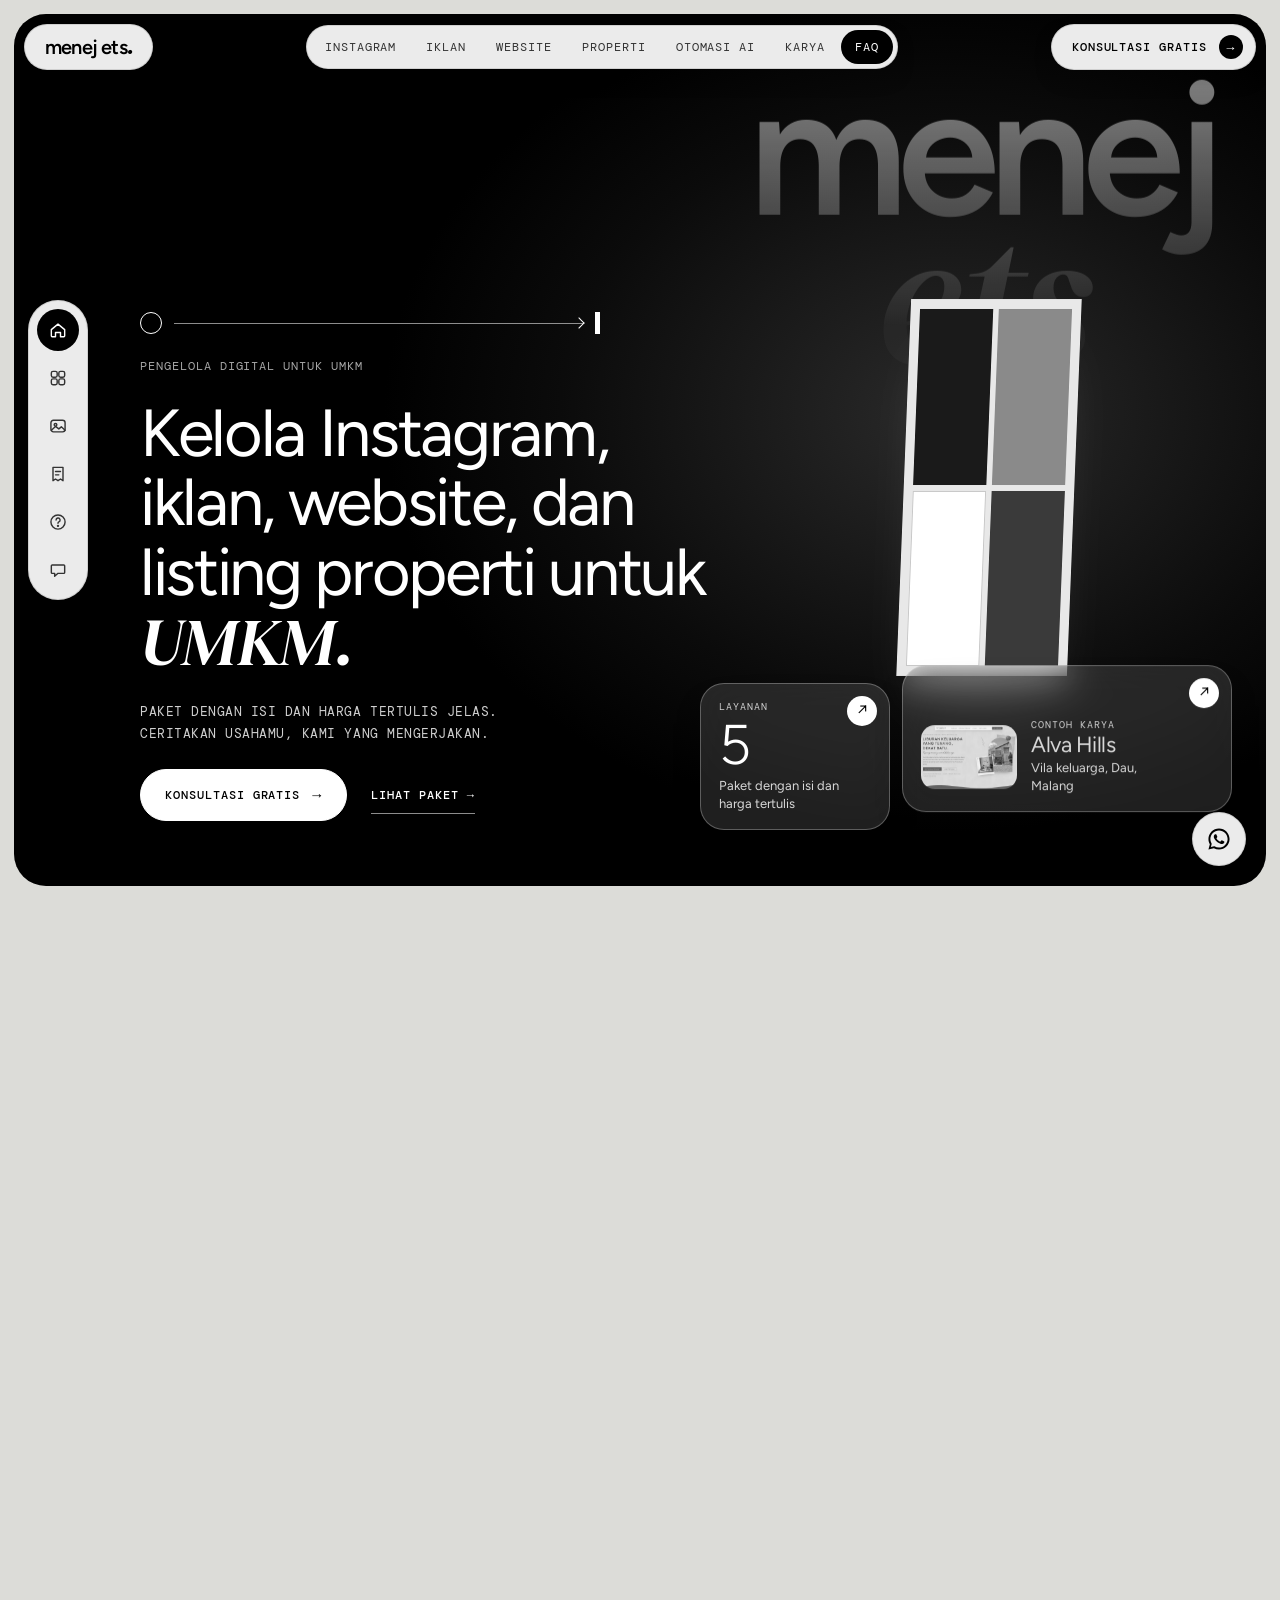
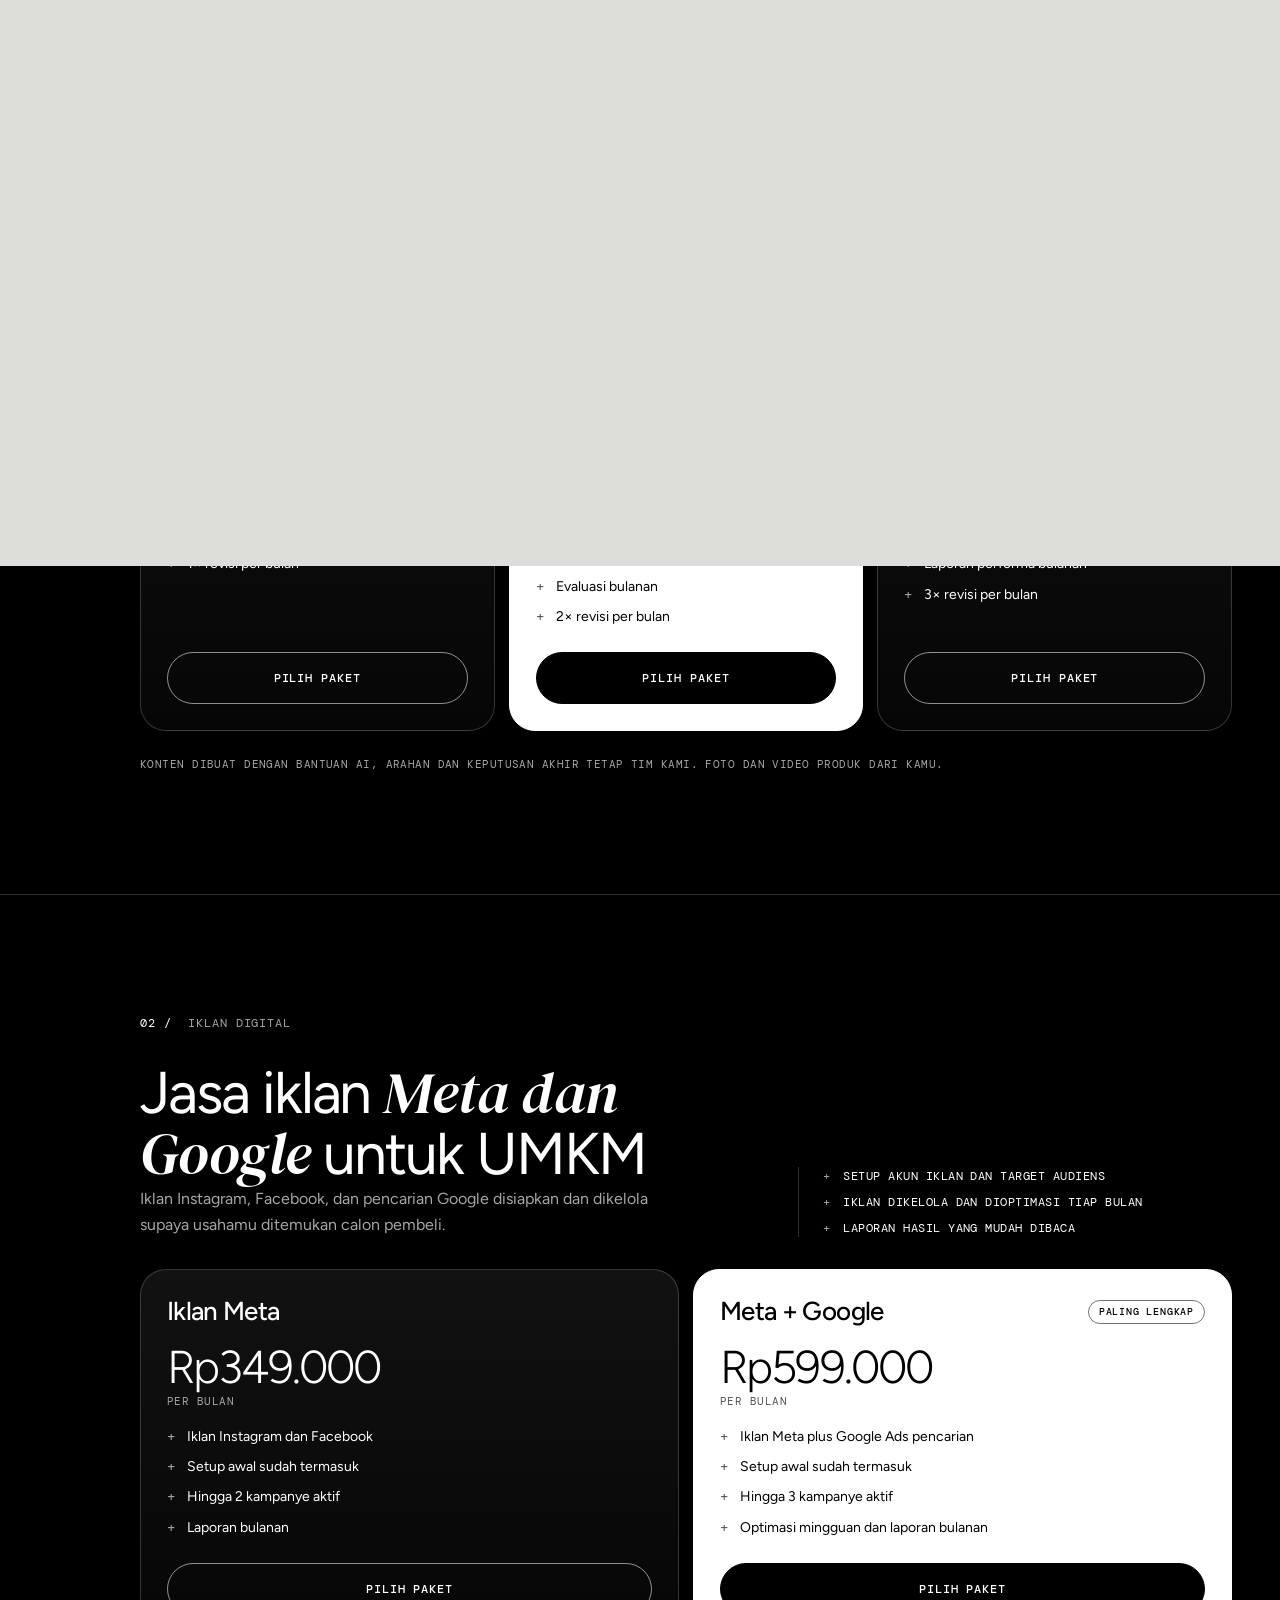
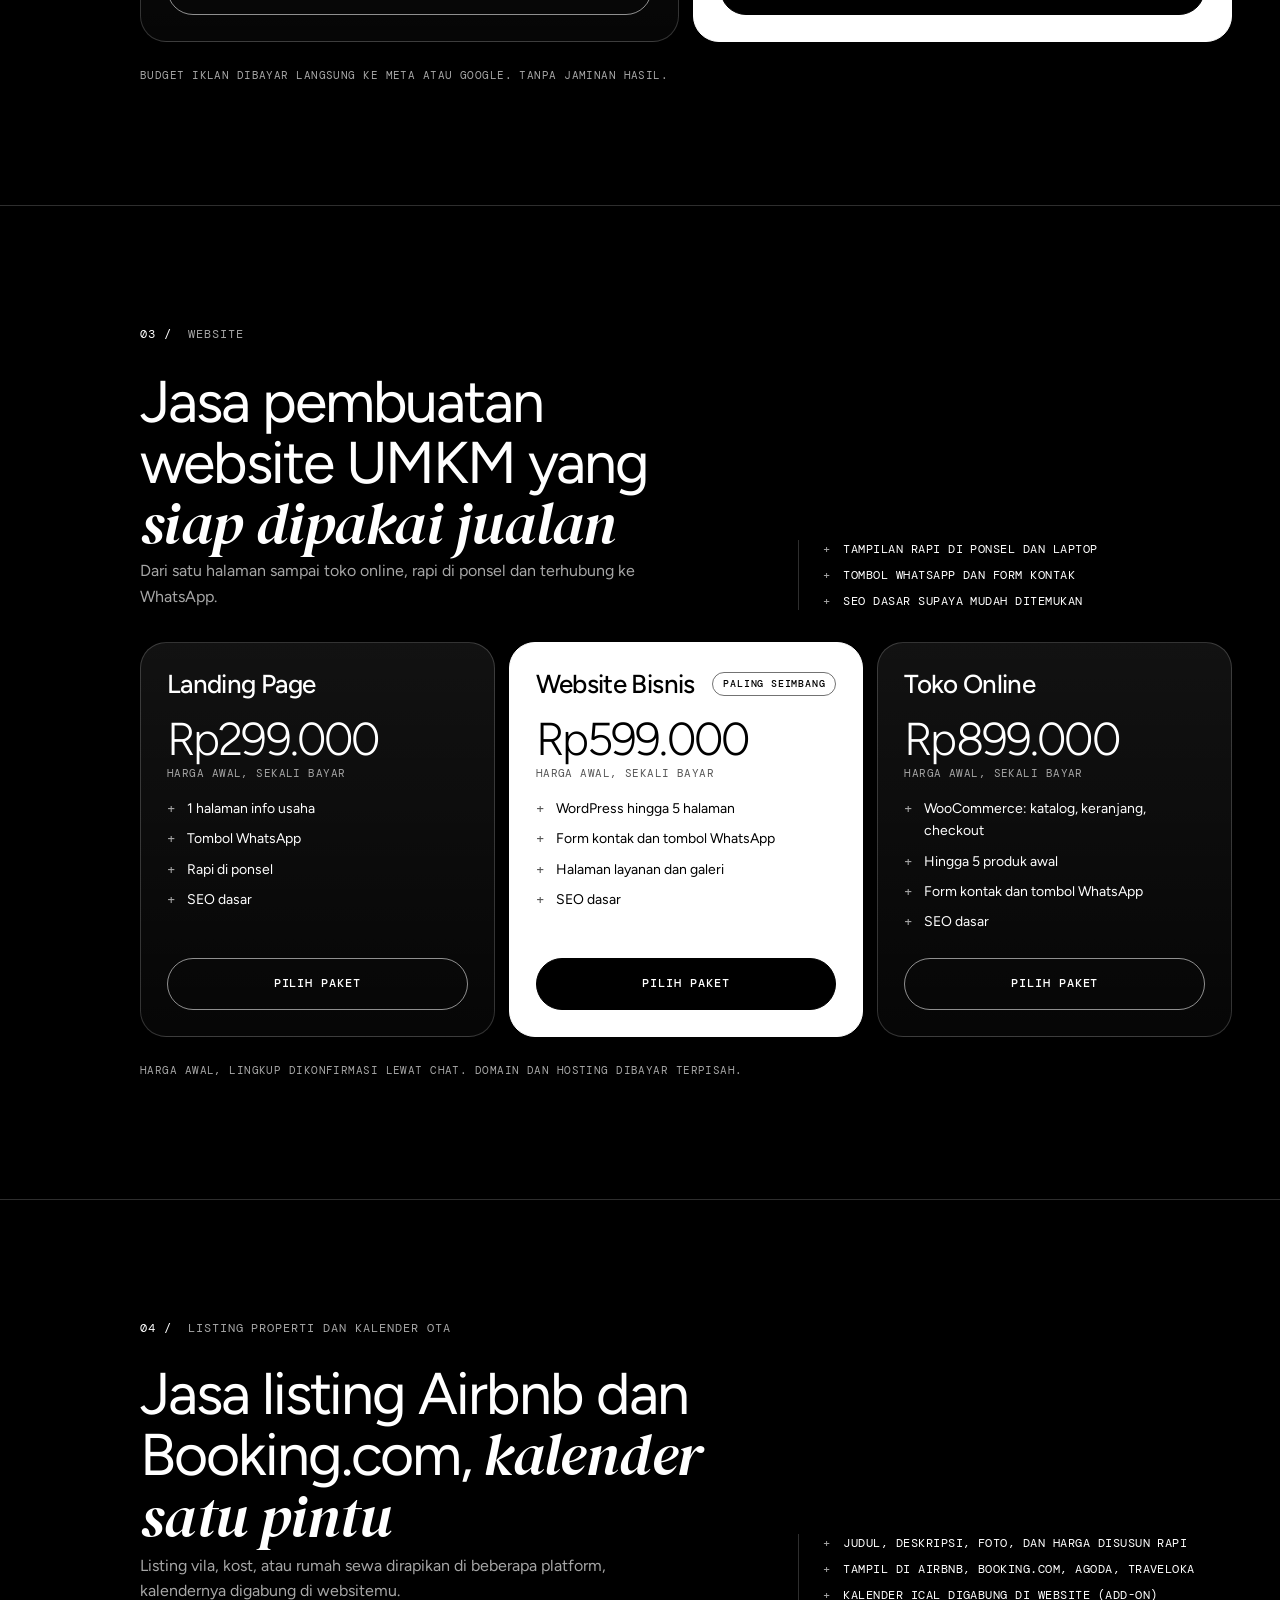
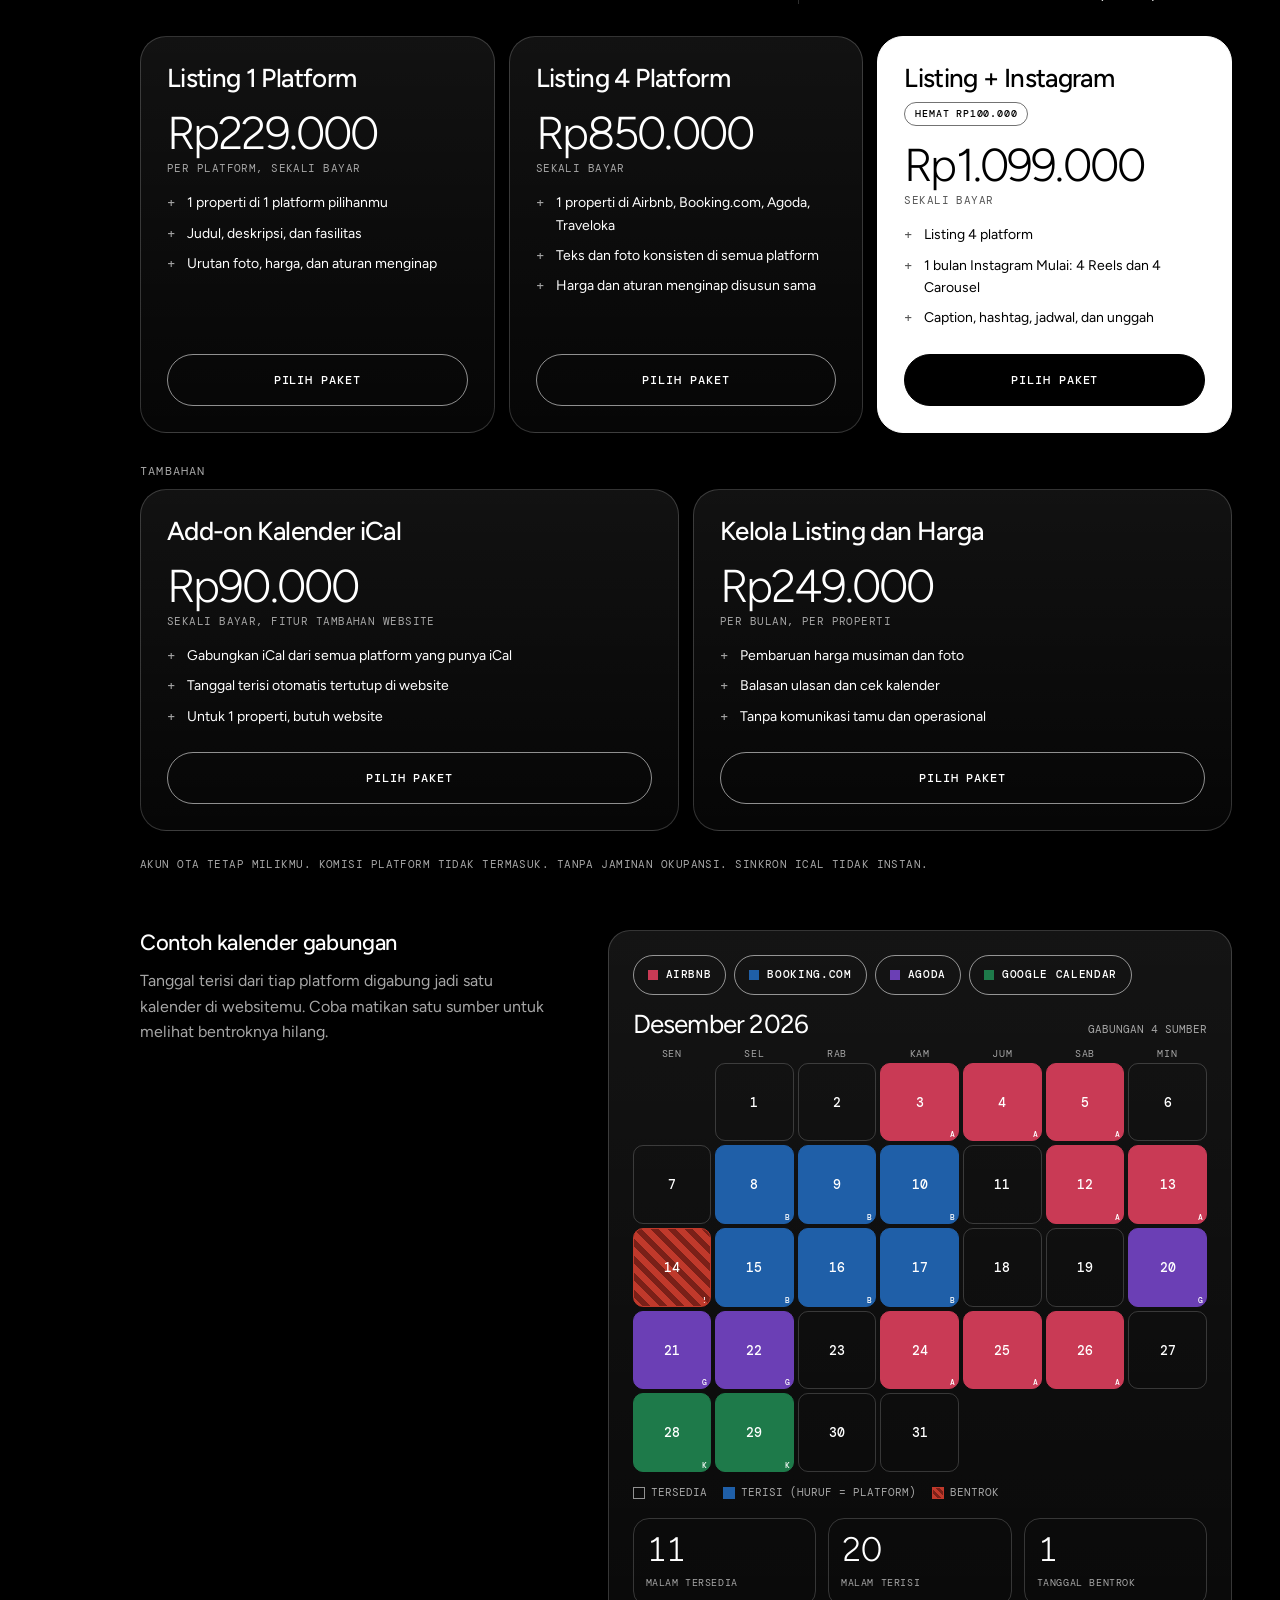
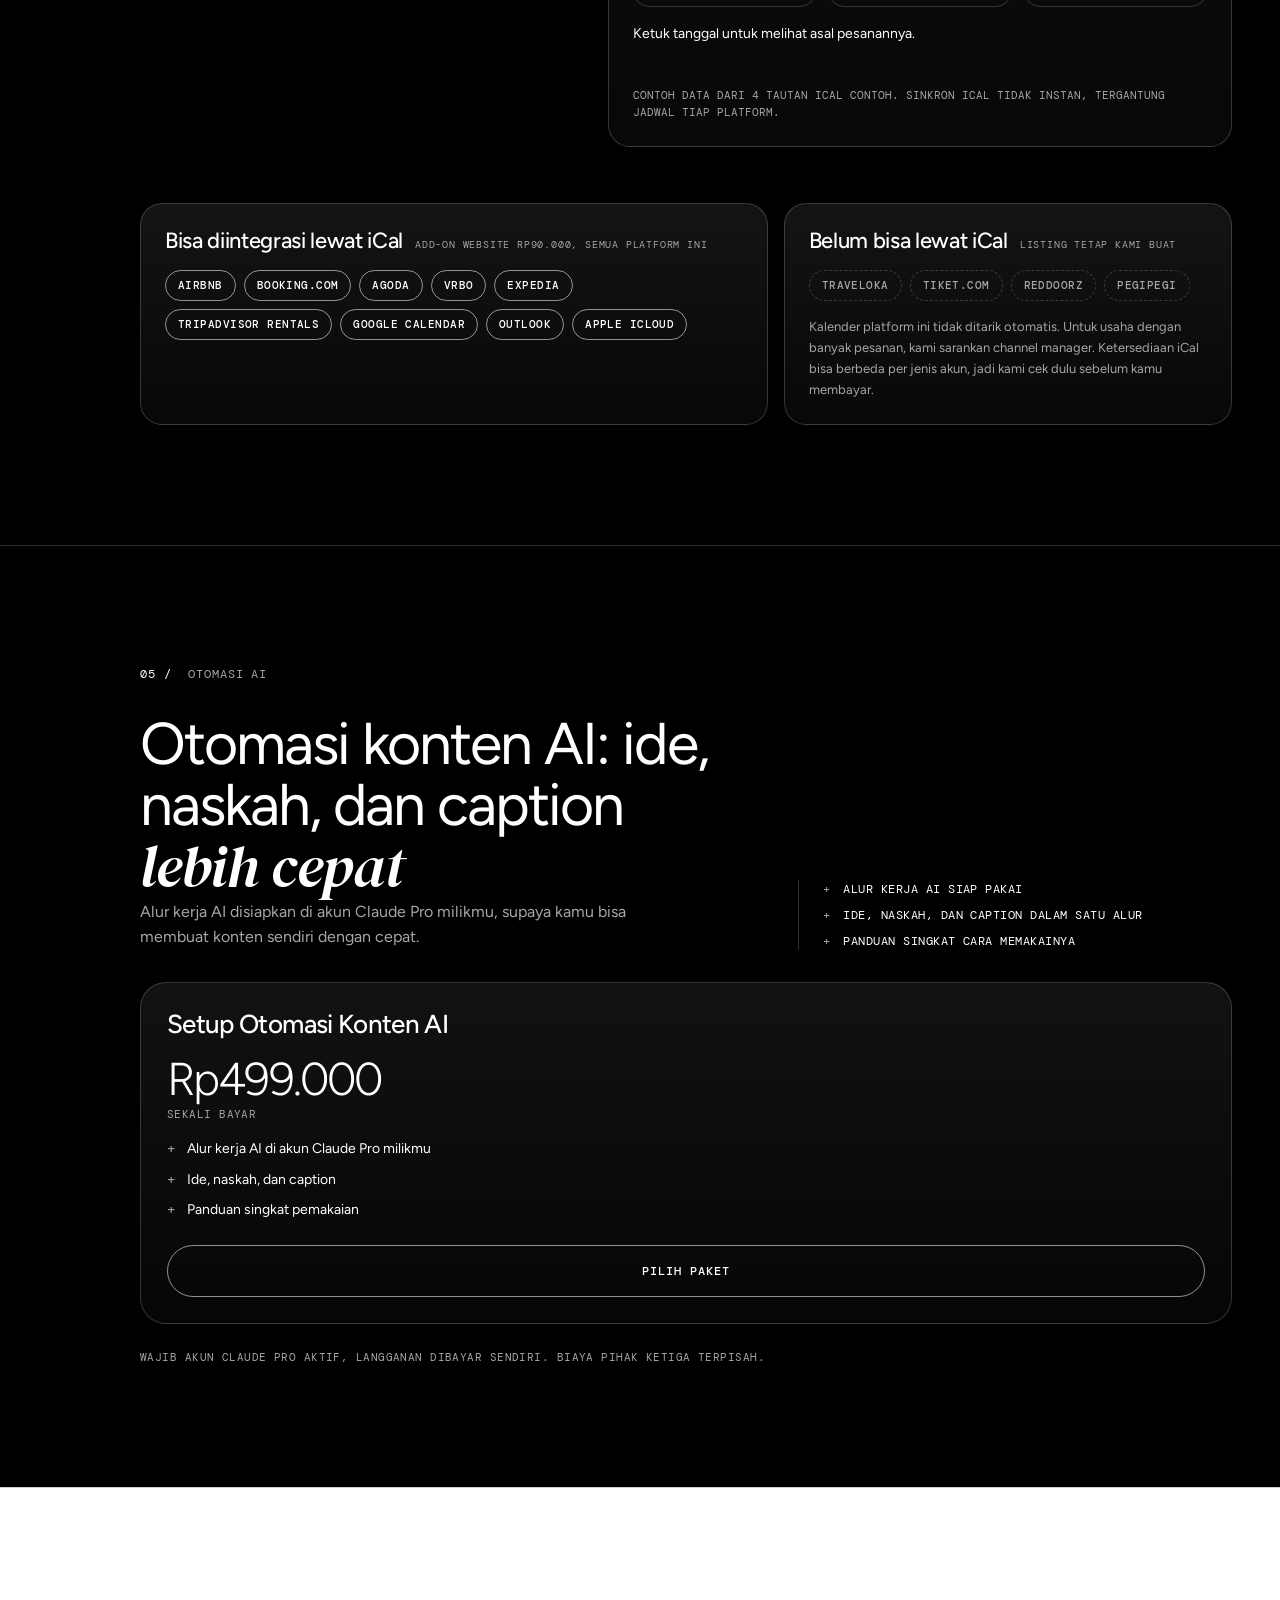
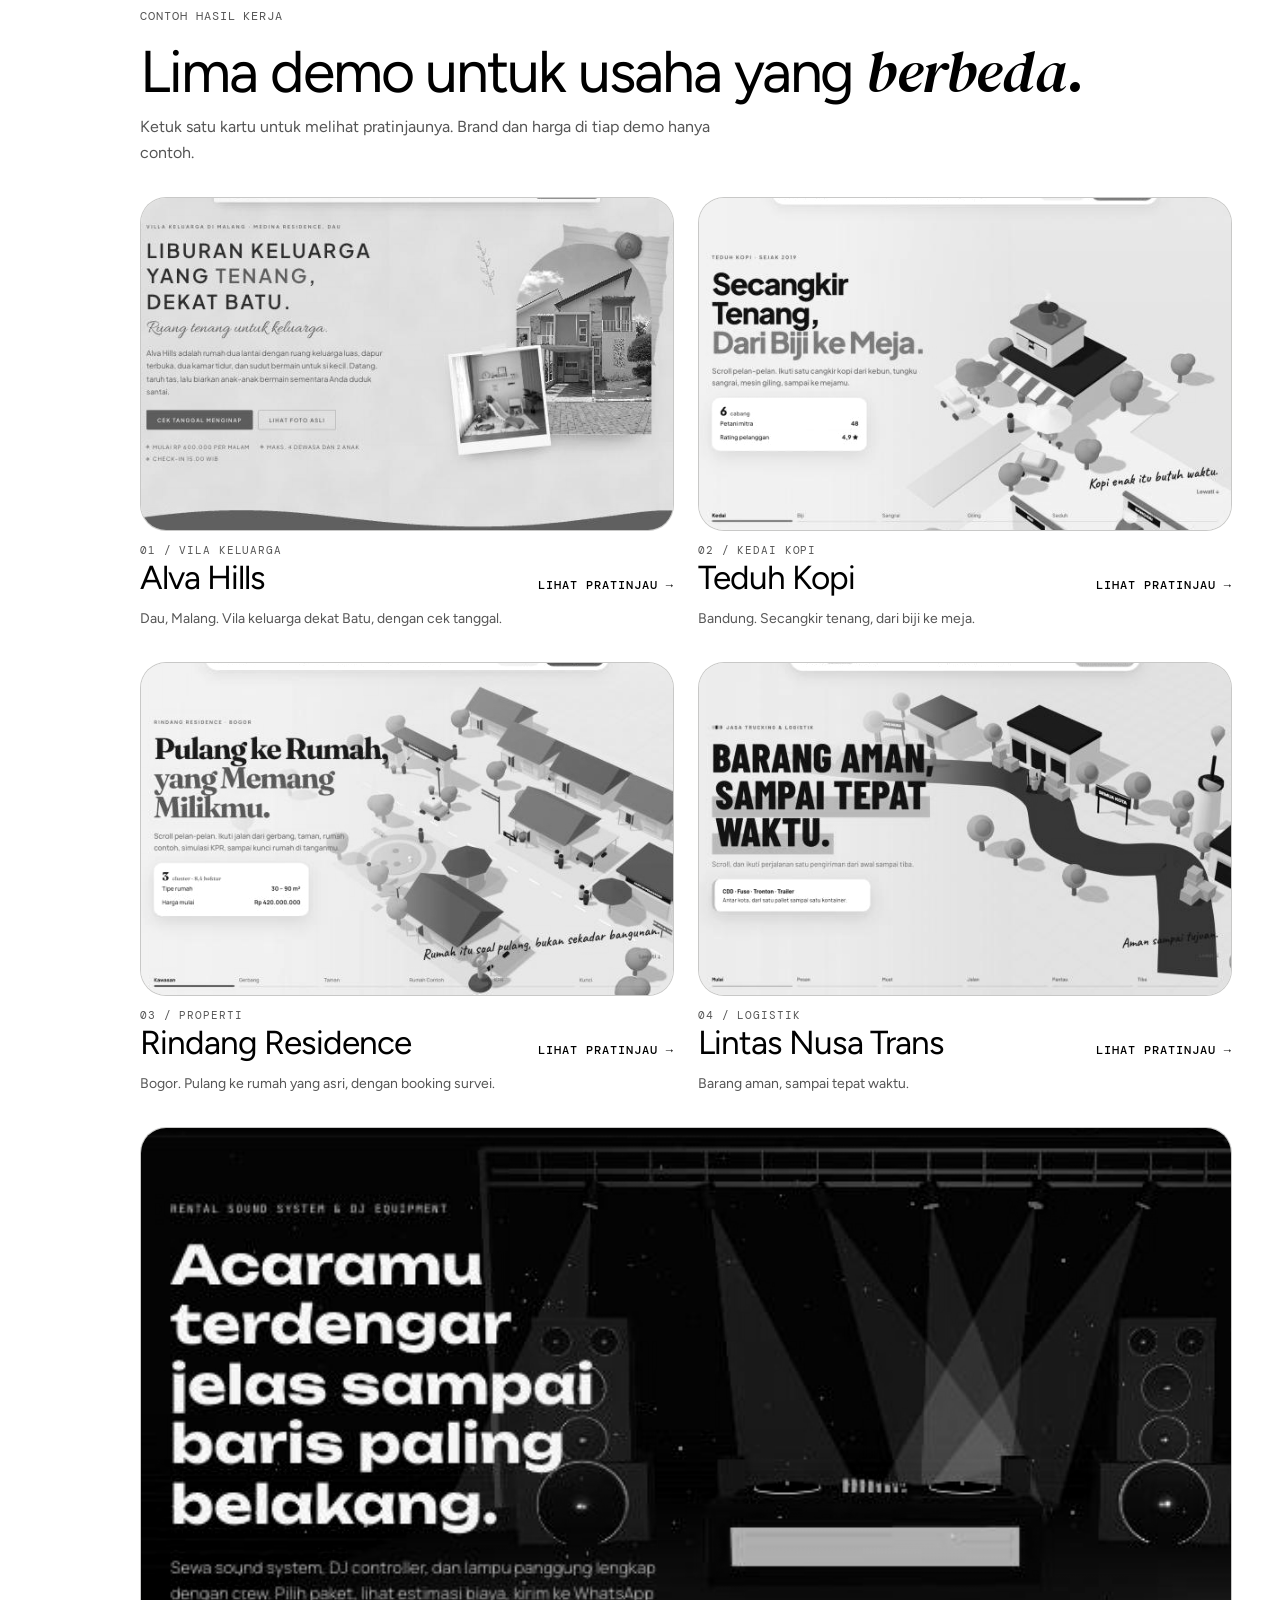
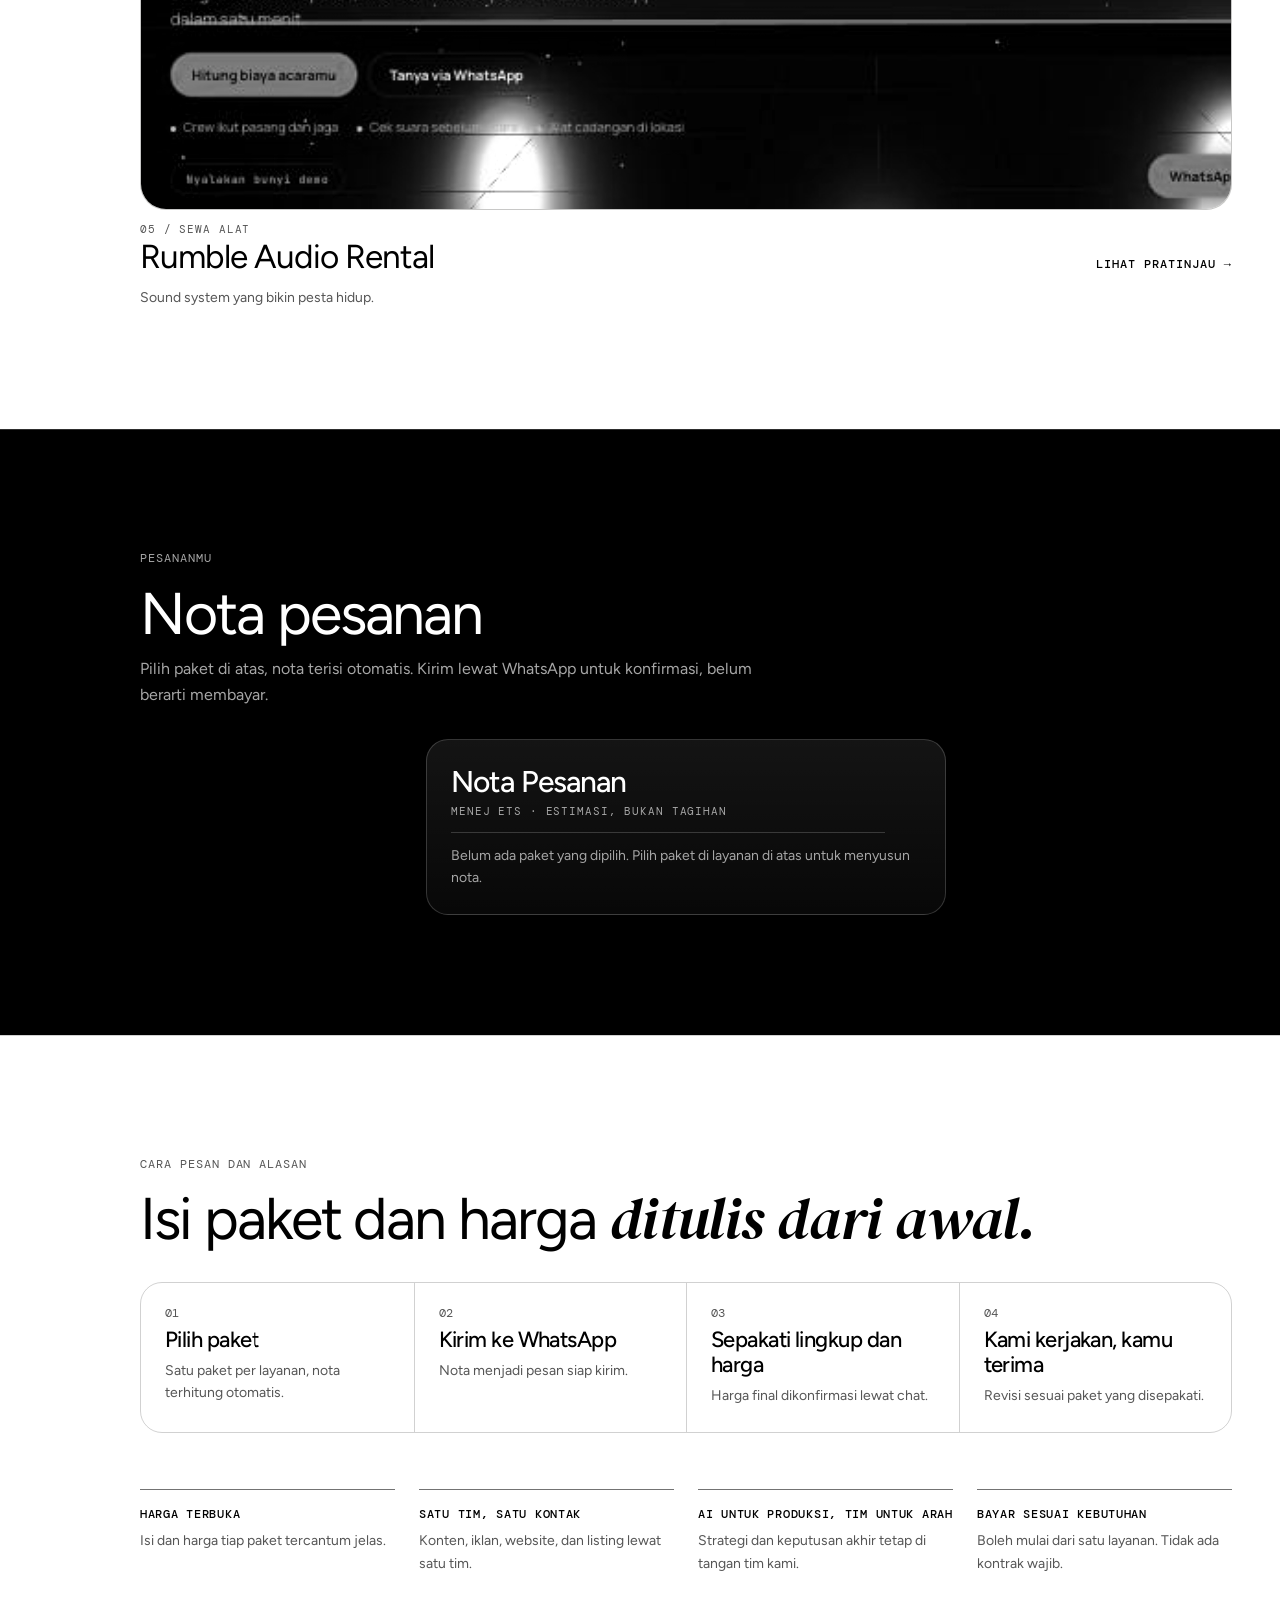
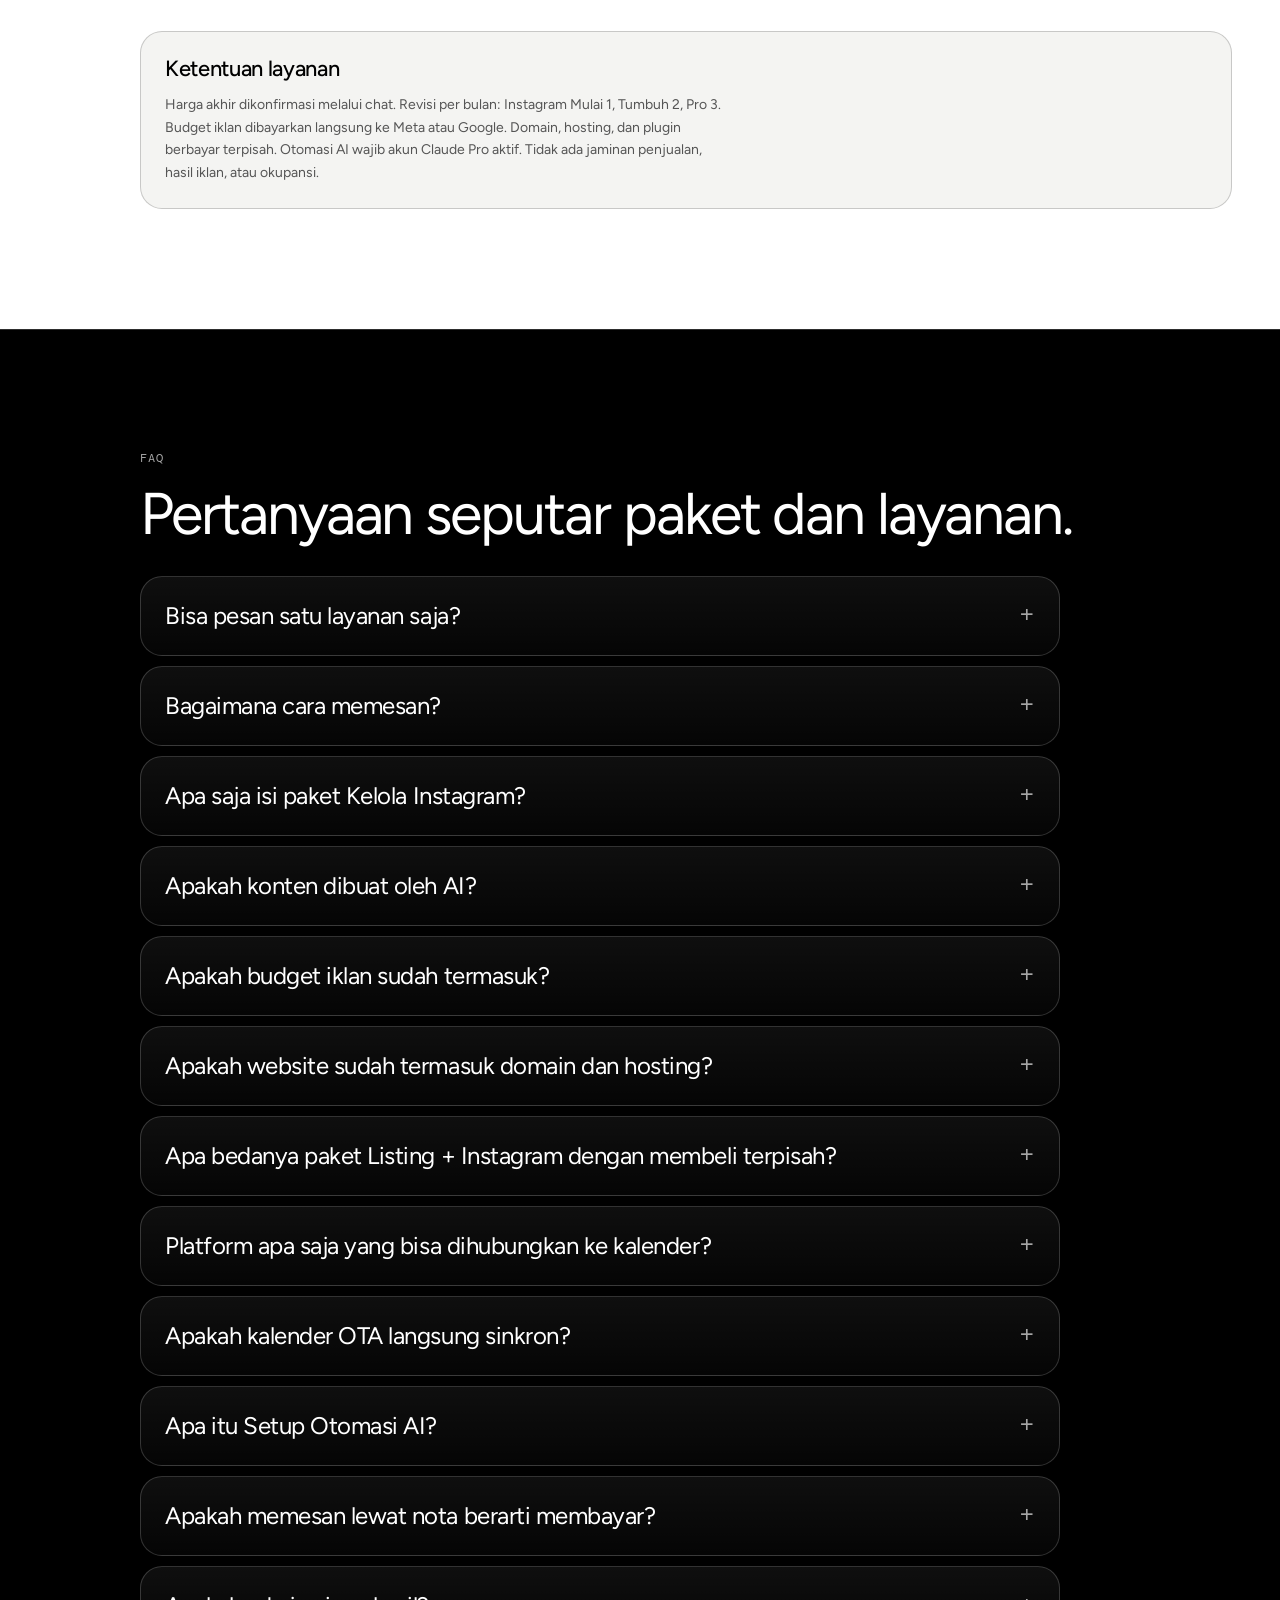
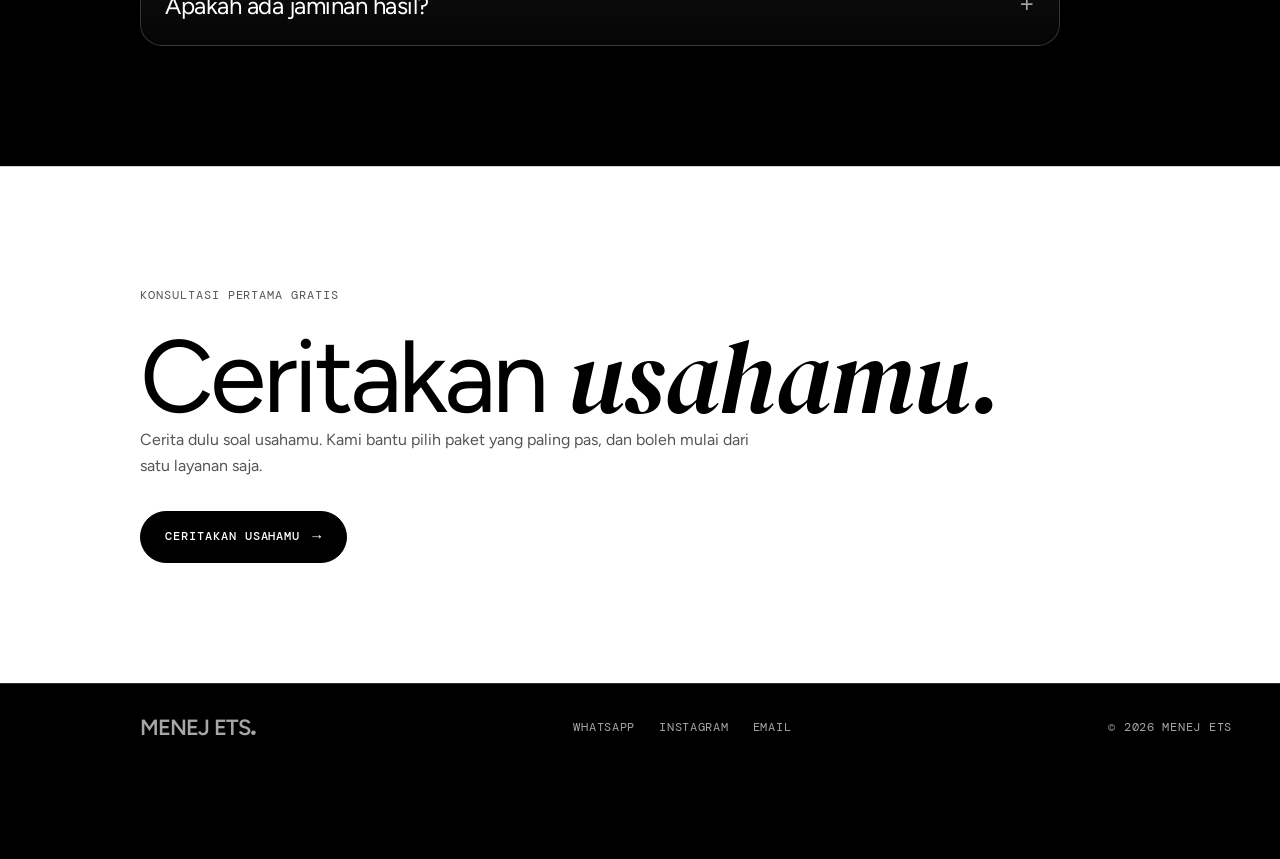
==== index.html @ 0f8a6da3 "Tampilan jendela dashboard: bingkai membulat, rel ikon, pil kaca, kartu kaca, transisi bagian naik d" ====
<!doctype html>
<html lang="id">
<head>
<meta charset="utf-8">
<meta name="viewport" content="width=device-width,initial-scale=1,viewport-fit=cover">
<title>Jasa Kelola Instagram, Website &amp; Listing UMKM | Menej Ets</title>
<meta name="description" content="Jasa kelola Instagram, iklan Meta &amp; Google, website, dan listing Airbnb–Booking.com untuk UMKM. Paket harga jelas, konsultasi gratis lewat WhatsApp.">
<meta name="robots" content="index,follow,max-image-preview:large">
<link rel="canonical" href="https://menejets.swipi.site/">
<meta name="theme-color" content="#000000">
<meta property="og:type" content="website">
<meta property="og:site_name" content="Menej Ets">
<meta property="og:locale" content="id_ID">
<meta property="og:url" content="https://menejets.swipi.site/">
<meta property="og:title" content="Menej Ets: Jasa Kelola Instagram, Website, dan Listing UMKM">
<meta property="og:description" content="Paket kelola Instagram, iklan, website, listing Airbnb dan Booking.com, serta otomasi AI untuk UMKM. Isi dan harga tertulis jelas.">
<meta property="og:image" content="https://menejets.swipi.site/og-image.png">
<link rel="icon" href="data:image/svg+xml,%3Csvg xmlns='http://www.w3.org/2000/svg' viewBox='0 0 240 240'%3E%3Crect width='240' height='240' rx='56' fill='%2312251E'/%3E%3Crect x='100' y='44' width='40' height='104' rx='20' fill='%23F5EFE3'/%3E%3Ccircle cx='120' cy='188' r='22' fill='%23FFB81C'/%3E%3C/svg%3E">
<link rel="preconnect" href="https://fonts.googleapis.com"><link rel="preconnect" href="https://fonts.gstatic.com" crossorigin>
<link rel="stylesheet" href="https://fonts.googleapis.com/css2?family=DM+Mono:wght@400;500&family=DM+Serif+Display:ital@0;1&family=Figtree:wght@300..800&display=swap">
<link rel="stylesheet" href="assets/site.css">
<link rel="stylesheet" href="assets/shell.css">
<script type="application/ld+json">{"@context": "https://schema.org", "@type": "Organization", "name": "Menej Ets", "url": "https://instagram.com/menejets", "email": "menejets@gmail.com", "telephone": "+628567876751", "description": "Pengelola digital untuk UMKM: kelola Instagram, iklan Meta dan Google, website, listing properti, dan otomasi AI.", "sameAs": ["https://instagram.com/menejets"]}</script>
<!--ld-faq-->
    <script type="application/ld+json">{"@context":"https://schema.org","@type":"FAQPage","mainEntity":[{"@type":"Question","name":"Bisa pesan satu layanan saja?","acceptedAnswer":{"@type":"Answer","text":"Bisa. Tiap layanan dijual sebagai paket sendiri, jadi kamu boleh mulai dari satu saja dan menambah nanti."}},{"@type":"Question","name":"Bagaimana cara memesan?","acceptedAnswer":{"@type":"Answer","text":"Pilih paket di tiap layanan, nota terisi otomatis, lalu kirim lewat WhatsApp. Kalau masih ragu, boleh ngobrol dulu sebelum memesan."}},{"@type":"Question","name":"Apa saja isi paket Kelola Instagram?","acceptedAnswer":{"@type":"Answer","text":"Reels dan carousel sesuai paket, lengkap dengan caption, hashtag, jadwal, dan unggah. Paket Mulai 4 Reels dan 4 Carousel, Tumbuh 8 dan 8, Pro 12 dan 12 per bulan."}},{"@type":"Question","name":"Apakah konten dibuat oleh AI?","acceptedAnswer":{"@type":"Answer","text":"AI membantu mempercepat produksi. Arahan kreatif, pemilihan hasil, dan keputusan strategis tetap kami pegang."}},{"@type":"Question","name":"Apakah budget iklan sudah termasuk?","acceptedAnswer":{"@type":"Answer","text":"Belum. Budget iklan dibayar langsung ke Meta atau Google. Biaya dari kami untuk penyiapan dan pengelolaan iklan."}},{"@type":"Question","name":"Apakah website sudah termasuk domain dan hosting?","acceptedAnswer":{"@type":"Answer","text":"Belum. Domain, hosting, dan plugin berbayar dihitung terpisah, kecuali kita sepakati lain."}},{"@type":"Question","name":"Apa bedanya paket Listing + Instagram dengan membeli terpisah?","acceptedAnswer":{"@type":"Answer","text":"Paket ini menggabungkan Listing 4 platform dan paket Instagram Mulai dalam satu harga, hemat Rp100.000 dibanding membeli terpisah."}},{"@type":"Question","name":"Platform apa saja yang bisa dihubungkan ke kalender?","acceptedAnswer":{"@type":"Answer","text":"Yang menyediakan tautan iCal: Airbnb, Booking.com, Agoda, Vrbo, Expedia, Tripadvisor Rentals, Google Calendar, Outlook, dan Apple iCloud. Traveloka, Tiket.com, RedDoorz, dan Pegipegi belum, jadi kalendernya tidak bisa kami tarik lewat iCal. Ketersediaan iCal bisa berbeda per jenis akun, jadi kami cek dulu sebelum kamu membayar."}},{"@type":"Question","name":"Apakah kalender OTA langsung sinkron?","acceptedAnswer":{"@type":"Answer","text":"Belum langsung. Kalender digabung lewat tautan iCal, dan tiap platform memperbarui tautannya sendiri, kadang butuh beberapa jam. Karena itu bentrok tanggal tetap mungkin. Untuk usaha dengan banyak pesanan, kami sarankan channel manager."}},{"@type":"Question","name":"Apa itu Setup Otomasi AI?","acceptedAnswer":{"@type":"Answer","text":"Kami menyiapkan alur kerja AI di akun Claude Pro milikmu untuk ide, naskah, dan caption. Biayanya Rp499.000 sekali bayar. Akun Claude Pro harus aktif dan langganannya kamu bayar sendiri."}},{"@type":"Question","name":"Apakah memesan lewat nota berarti membayar?","acceptedAnswer":{"@type":"Answer","text":"Belum. Nota hanya merangkum pesananmu ke pesan WhatsApp. Harga akhir kami konfirmasi lewat chat sebelum kamu setuju."}},{"@type":"Question","name":"Apakah ada jaminan hasil?","acceptedAnswer":{"@type":"Answer","text":"Kami tidak menjamin penjualan, hasil iklan, atau okupansi. Yang kami pastikan, layanan dikerjakan sesuai isi paket yang disepakati."}}]}</script>
    <!--/ld-faq-->
</head>
<body>
<a class="skip" href="#main">Lewati ke konten</a>

<header class="nav">
  <div class="wrap nav__in">
    <a class="nav__brand" href="#hero" aria-label="Menej Ets, kembali ke atas">menej ets</a>
    <nav class="nav__links" aria-label="Navigasi utama">
      <a href="#instagram">Instagram</a><a href="#iklan">Iklan</a><a href="#website">Website</a><a href="#properti">Properti</a><a href="#otomasi">Otomasi AI</a><a href="#karya">Karya</a><a href="#faq">FAQ</a>
    </nav>
    <a class="btn btn--primary" data-wa href="https://wa.me/628567876751" target="_blank" rel="noopener">Konsultasi gratis</a>
  </div>
</header>

<nav class="rail" id="rail" aria-label="Navigasi bagian">
  <a href="#hero" data-rail="hero" aria-label="Beranda" title="Beranda"><svg viewBox="0 0 24 24" width="20" height="20" fill="none" stroke="currentColor" stroke-width="1.7" stroke-linecap="round" stroke-linejoin="round" aria-hidden="true"><path d="M4 11.5 12 5l8 6.5V19a1 1 0 0 1-1 1h-4v-5H9v5H5a1 1 0 0 1-1-1z"/></svg></a>
  <a href="#instagram" data-rail="instagram" aria-label="Layanan" title="Layanan"><svg viewBox="0 0 24 24" width="20" height="20" fill="none" stroke="currentColor" stroke-width="1.7" stroke-linecap="round" stroke-linejoin="round" aria-hidden="true"><rect x="4" y="4" width="7" height="7" rx="2"/><rect x="13" y="4" width="7" height="7" rx="2"/><rect x="4" y="13" width="7" height="7" rx="2"/><rect x="13" y="13" width="7" height="7" rx="2"/></svg></a>
  <a href="#karya" data-rail="karya" aria-label="Karya" title="Karya"><svg viewBox="0 0 24 24" width="20" height="20" fill="none" stroke="currentColor" stroke-width="1.7" stroke-linecap="round" stroke-linejoin="round" aria-hidden="true"><rect x="3.5" y="5" width="17" height="14" rx="3"/><circle cx="9" cy="10.5" r="1.6"/><path d="m4 17 5-4.5 4 3 3-2.5 4.5 4"/></svg></a>
  <a href="#pesan" data-rail="pesan" aria-label="Pesan" title="Pesan"><svg viewBox="0 0 24 24" width="20" height="20" fill="none" stroke="currentColor" stroke-width="1.7" stroke-linecap="round" stroke-linejoin="round" aria-hidden="true"><path d="M6 4h12v16l-3-2-3 2-3-2-3 2z"/><path d="M9 9h6M9 13h4"/></svg></a>
  <a href="#faq" data-rail="faq" aria-label="FAQ" title="FAQ"><svg viewBox="0 0 24 24" width="20" height="20" fill="none" stroke="currentColor" stroke-width="1.7" stroke-linecap="round" stroke-linejoin="round" aria-hidden="true"><circle cx="12" cy="12" r="8.5"/><path d="M9.7 9.6a2.4 2.4 0 1 1 3.4 2.2c-.7.4-1.1.9-1.1 1.7"/><circle cx="12" cy="16.6" r=".6" fill="currentColor"/></svg></a>
  <a href="#kontak" data-rail="kontak" aria-label="Kontak" title="Kontak"><svg viewBox="0 0 24 24" width="20" height="20" fill="none" stroke="currentColor" stroke-width="1.7" stroke-linecap="round" stroke-linejoin="round" aria-hidden="true"><path d="M5 6h14a1 1 0 0 1 1 1v8a1 1 0 0 1-1 1h-7l-4 3.5V16H5a1 1 0 0 1-1-1V7a1 1 0 0 1 1-1z"/></svg></a>
</nav>
<div class="frame" aria-hidden="true"></div>

<main id="main">
  <section class="hero" id="hero" aria-labelledby="h-hero">
    <div class="hero__grid">
      <div class="hero__text">
        <div class="trace" aria-hidden="true"><i></i><u></u><b></b></div>
        <span class="eyebrow">Pengelola digital untuk UMKM</span>
        <h1 id="h-hero">Kelola Instagram, iklan, website, dan listing properti untuk <em>UMKM.</em></h1>
        <p class="hero__lead">Paket dengan isi dan harga tertulis jelas. Ceritakan usahamu, kami yang mengerjakan.</p>
        <div class="hero__cta">
          <a class="btn btn--primary" data-wa href="https://wa.me/628567876751" target="_blank" rel="noopener">Konsultasi gratis</a>
          <a class="link-arrow" href="#instagram">Lihat paket</a>
        </div>
      </div>
      <div class="hero__ghost" aria-hidden="true" data-par="-.22"><span>menej</span><span>ets</span></div>
      <div class="phone-stage" id="phone-stage" aria-hidden="true">
        <div class="phone-loader" role="status"><span></span>Memuat tampilan</div>
        <canvas id="phone-canvas"></canvas>
        <div class="phone-static"><div class="phone-static__screen"><i></i><i></i><i></i><i></i></div></div>
      </div>
    </div>
    <div class="hero__cards">
      <a class="gcard gcard--stat" href="#instagram" data-par=".08"><small>Layanan</small><b class="num">5</b><span>Paket dengan isi dan harga tertulis</span><i class="gcard__go" aria-hidden="true">↗</i></a>
      <a class="gcard gcard--karya" href="#karya" data-par=".16"><img src="assets/karya/alva-hills.jpg" alt="" width="96" height="60" decoding="async"><span><small>Contoh karya</small><b>Alva Hills</b><span>Vila keluarga, Dau, Malang</span></span><i class="gcard__go" aria-hidden="true">↗</i></a>
    </div>
  </section>

  <div class="strip" aria-label="Layanan">
    <span class="strip__label">Layanan</span>
    <a href="#instagram"><i>01</i><b>Kelola Instagram</b><span>Reels dan carousel rutin</span></a>
    <a href="#iklan"><i>02</i><b>Iklan Digital</b><span>Meta dan Google Ads</span></a>
    <a href="#website"><i>03</i><b>Website</b><span>Landing page sampai toko</span></a>
    <a href="#properti"><i>04</i><b>Listing Properti</b><span>Platform dan kalender OTA</span></a>
    <a href="#otomasi"><i>05</i><b>Otomasi AI</b><span>Alur konten AI</span></a>
  </div>

  <section class="band" aria-labelledby="h-band">
    <div class="band__in">
      <h2 id="h-band">Isi dan harga ditulis <em>dari awal.</em></h2>
      <div class="band__side">
        <p>Konsultasi pertama gratis. Boleh mulai dari satu layanan saja. Pesan lewat WhatsApp.</p>
        <a class="btn btn--primary" data-wa href="https://wa.me/628567876751" target="_blank" rel="noopener">Konsultasi gratis</a>
      </div>
    </div>
  </section>

  <section class="section svc" id="instagram" aria-labelledby="h-instagram">
    <div class="wrap">
      <!--head:instagram-->
    <div class="svc__head">
      <div><span class="eyebrow"><i>01 /</i> Kelola Instagram</span><h2 id="h-instagram">Jasa kelola Instagram UMKM: <em>Reels dan carousel rutin</em></h2><p class="svc__lead">Akun Instagram usahamu tampil rutin tanpa kamu repot. Kami buat kontennya, jadwalkan, dan unggah.</p></div>
      <ul class="gets" aria-label="Yang kamu dapat"><li>Reels dan carousel siap tayang</li><li>Caption, hashtag, dan jadwal posting</li><li>Kami yang mengunggah ke akunmu</li></ul>
    </div>
    <!--/head:instagram-->
      <!--pkgs:instagram-->
    <div class="pkgs">
      <article class="pkg" data-item="ig-mulai">
        <header><h3>Mulai</h3></header>
        <p class="pkg__price"><b class="price">Rp349.000</b> <span>per bulan</span></p>
        <ul><li>4 Reels dan 4 Carousel</li><li>Caption siap posting dan riset hashtag</li><li>Jadwal dan unggah</li><li>1× revisi per bulan</li></ul>
        <button class="btn btn--ghost" type="button" data-pick="ig-mulai" aria-pressed="false">Pilih paket<span class="visually-hidden"> Kelola Instagram Mulai</span></button>
      </article>
      <article class="pkg pkg--hl" data-item="ig-tumbuh">
        <header><h3>Tumbuh</h3><span class="pkg__badge">Paling seimbang</span></header>
        <p class="pkg__price"><b class="price">Rp699.000</b> <span>per bulan</span></p>
        <ul><li>8 Reels dan 8 Carousel</li><li>Kalender konten bulanan</li><li>Penataan profil, caption, hashtag, jadwal, unggah</li><li>Evaluasi bulanan</li><li>2× revisi per bulan</li></ul>
        <button class="btn btn--ghost" type="button" data-pick="ig-tumbuh" aria-pressed="false">Pilih paket<span class="visually-hidden"> Kelola Instagram Tumbuh</span></button>
      </article>
      <article class="pkg" data-item="ig-pro">
        <header><h3>Pro</h3></header>
        <p class="pkg__price"><b class="price">Rp1.199.000</b> <span>per bulan</span></p>
        <ul><li>12 Reels dan 12 Carousel</li><li>Strategi dan kalender konten</li><li>Balas komentar dan DM</li><li>Laporan performa bulanan</li><li>3× revisi per bulan</li></ul>
        <button class="btn btn--ghost" type="button" data-pick="ig-pro" aria-pressed="false">Pilih paket<span class="visually-hidden"> Kelola Instagram Pro</span></button>
      </article>
    </div>
    <!--/pkgs:instagram-->
      <!--note:instagram-->
    <p class="svc__note">Konten dibuat dengan bantuan AI, arahan dan keputusan akhir tetap tim kami. Foto dan video produk dari kamu.</p>
    <!--/note:instagram-->
    </div>
  </section>

  <section class="section svc" id="iklan" aria-labelledby="h-iklan">
    <div class="wrap">
      <!--head:iklan-->
    <div class="svc__head">
      <div><span class="eyebrow"><i>02 /</i> Iklan Digital</span><h2 id="h-iklan">Jasa iklan <em>Meta dan Google</em> untuk UMKM</h2><p class="svc__lead">Iklan Instagram, Facebook, dan pencarian Google disiapkan dan dikelola supaya usahamu ditemukan calon pembeli.</p></div>
      <ul class="gets" aria-label="Yang kamu dapat"><li>Setup akun iklan dan target audiens</li><li>Iklan dikelola dan dioptimasi tiap bulan</li><li>Laporan hasil yang mudah dibaca</li></ul>
    </div>
    <!--/head:iklan-->
      <!--pkgs:iklan-->
    <div class="pkgs">
      <article class="pkg" data-item="ads-meta">
        <header><h3>Iklan Meta</h3></header>
        <p class="pkg__price"><b class="price">Rp349.000</b> <span>per bulan</span></p>
        <ul><li>Iklan Instagram dan Facebook</li><li>Setup awal sudah termasuk</li><li>Hingga 2 kampanye aktif</li><li>Laporan bulanan</li></ul>
        <button class="btn btn--ghost" type="button" data-pick="ads-meta" aria-pressed="false">Pilih paket<span class="visually-hidden"> Iklan Meta</span></button>
      </article>
      <article class="pkg pkg--hl" data-item="ads-meta-google">
        <header><h3>Meta + Google</h3><span class="pkg__badge">Paling lengkap</span></header>
        <p class="pkg__price"><b class="price">Rp599.000</b> <span>per bulan</span></p>
        <ul><li>Iklan Meta plus Google Ads pencarian</li><li>Setup awal sudah termasuk</li><li>Hingga 3 kampanye aktif</li><li>Optimasi mingguan dan laporan bulanan</li></ul>
        <button class="btn btn--ghost" type="button" data-pick="ads-meta-google" aria-pressed="false">Pilih paket<span class="visually-hidden"> Iklan Meta + Google</span></button>
      </article>
    </div>
    <!--/pkgs:iklan-->
      <!--note:iklan-->
    <p class="svc__note">Budget iklan dibayar langsung ke Meta atau Google. Tanpa jaminan hasil.</p>
    <!--/note:iklan-->
    </div>
  </section>

  <section class="section svc" id="website" aria-labelledby="h-website">
    <div class="wrap">
      <!--head:website-->
    <div class="svc__head">
      <div><span class="eyebrow"><i>03 /</i> Website</span><h2 id="h-website">Jasa pembuatan website UMKM yang <em>siap dipakai jualan</em></h2><p class="svc__lead">Dari satu halaman sampai toko online, rapi di ponsel dan terhubung ke WhatsApp.</p></div>
      <ul class="gets" aria-label="Yang kamu dapat"><li>Tampilan rapi di ponsel dan laptop</li><li>Tombol WhatsApp dan form kontak</li><li>SEO dasar supaya mudah ditemukan</li></ul>
    </div>
    <!--/head:website-->
      <!--pkgs:website-->
    <div class="pkgs">
      <article class="pkg" data-item="web-landing">
        <header><h3>Landing Page</h3></header>
        <p class="pkg__price"><b class="price">Rp299.000</b> <span>harga awal, sekali bayar</span></p>
        <ul><li>1 halaman info usaha</li><li>Tombol WhatsApp</li><li>Rapi di ponsel</li><li>SEO dasar</li></ul>
        <button class="btn btn--ghost" type="button" data-pick="web-landing" aria-pressed="false">Pilih paket<span class="visually-hidden"> Website Landing Page</span></button>
      </article>
      <article class="pkg pkg--hl" data-item="web-bisnis">
        <header><h3>Website Bisnis</h3><span class="pkg__badge">Paling seimbang</span></header>
        <p class="pkg__price"><b class="price">Rp599.000</b> <span>harga awal, sekali bayar</span></p>
        <ul><li>WordPress hingga 5 halaman</li><li>Form kontak dan tombol WhatsApp</li><li>Halaman layanan dan galeri</li><li>SEO dasar</li></ul>
        <button class="btn btn--ghost" type="button" data-pick="web-bisnis" aria-pressed="false">Pilih paket<span class="visually-hidden"> Website Bisnis</span></button>
      </article>
      <article class="pkg" data-item="web-toko">
        <header><h3>Toko Online</h3></header>
        <p class="pkg__price"><b class="price">Rp899.000</b> <span>harga awal, sekali bayar</span></p>
        <ul><li>WooCommerce: katalog, keranjang, checkout</li><li>Hingga 5 produk awal</li><li>Form kontak dan tombol WhatsApp</li><li>SEO dasar</li></ul>
        <button class="btn btn--ghost" type="button" data-pick="web-toko" aria-pressed="false">Pilih paket<span class="visually-hidden"> Website Toko Online</span></button>
      </article>
    </div>
    <!--/pkgs:website-->
      <!--note:website-->
    <p class="svc__note">Harga awal, lingkup dikonfirmasi lewat chat. Domain dan hosting dibayar terpisah.</p>
    <!--/note:website-->
    </div>
  </section>

  <section class="section svc" id="properti" aria-labelledby="h-properti">
    <div class="wrap">
      <!--head:properti-->
    <div class="svc__head">
      <div><span class="eyebrow"><i>04 /</i> Listing properti dan kalender OTA</span><h2 id="h-properti">Jasa listing Airbnb dan Booking.com, <em>kalender satu pintu</em></h2><p class="svc__lead">Listing vila, kost, atau rumah sewa dirapikan di beberapa platform, kalendernya digabung di websitemu.</p></div>
      <ul class="gets" aria-label="Yang kamu dapat"><li>Judul, deskripsi, foto, dan harga disusun rapi</li><li>Tampil di Airbnb, Booking.com, Agoda, Traveloka</li><li>Kalender iCal digabung di website (add-on)</li></ul>
    </div>
    <!--/head:properti-->
      <!--pkgs:properti-->
    <div class="pkgs">
      <article class="pkg" data-item="prop-1">
        <header><h3>Listing 1 Platform</h3></header>
        <p class="pkg__price"><b class="price">Rp229.000</b> <span>per platform, sekali bayar</span></p>
        <ul><li>1 properti di 1 platform pilihanmu</li><li>Judul, deskripsi, dan fasilitas</li><li>Urutan foto, harga, dan aturan menginap</li></ul>
        <button class="btn btn--ghost" type="button" data-pick="prop-1" aria-pressed="false">Pilih paket<span class="visually-hidden"> Listing 1 Platform OTA</span></button>
      </article>
      <article class="pkg" data-item="prop-4">
        <header><h3>Listing 4 Platform</h3></header>
        <p class="pkg__price"><b class="price">Rp850.000</b> <span>sekali bayar</span></p>
        <ul><li>1 properti di Airbnb, Booking.com, Agoda, Traveloka</li><li>Teks dan foto konsisten di semua platform</li><li>Harga dan aturan menginap disusun sama</li></ul>
        <button class="btn btn--ghost" type="button" data-pick="prop-4" aria-pressed="false">Pilih paket<span class="visually-hidden"> Listing 4 Platform OTA</span></button>
      </article>
      <article class="pkg pkg--hl" data-item="prop-ig">
        <header><h3>Listing + Instagram</h3><span class="pkg__badge">Hemat Rp100.000</span></header>
        <p class="pkg__price"><b class="price">Rp1.099.000</b> <span>sekali bayar</span></p>
        <ul><li>Listing 4 platform</li><li>1 bulan Instagram Mulai: 4 Reels dan 4 Carousel</li><li>Caption, hashtag, jadwal, dan unggah</li></ul>
        <button class="btn btn--ghost" type="button" data-pick="prop-ig" aria-pressed="false">Pilih paket<span class="visually-hidden"> Listing 4 Platform OTA + Instagram Mulai</span></button>
      </article>
    </div>
    <h3 class="pkgs__title">Tambahan</h3>
    <div class="pkgs pkgs--addons">
      <article class="pkg pkg--addon" data-item="prop-ical">
        <header><h3>Add-on Kalender iCal</h3></header>
        <p class="pkg__price"><b class="price">Rp90.000</b> <span>sekali bayar, fitur tambahan website</span></p>
        <ul><li>Gabungkan iCal dari semua platform yang punya iCal</li><li>Tanggal terisi otomatis tertutup di website</li><li>Untuk 1 properti, butuh website</li></ul>
        <button class="btn btn--ghost" type="button" data-pick="prop-ical" aria-pressed="false">Pilih paket<span class="visually-hidden"> Add-on Kalender iCal</span></button>
      </article>
      <article class="pkg pkg--addon" data-item="prop-kelola">
        <header><h3>Kelola Listing dan Harga</h3></header>
        <p class="pkg__price"><b class="price">Rp249.000</b> <span>per bulan, per properti</span></p>
        <ul><li>Pembaruan harga musiman dan foto</li><li>Balasan ulasan dan cek kalender</li><li>Tanpa komunikasi tamu dan operasional</li></ul>
        <button class="btn btn--ghost" type="button" data-pick="prop-kelola" aria-pressed="false">Pilih paket<span class="visually-hidden"> Kelola Listing dan Harga</span></button>
      </article>
    </div>
    <!--/pkgs:properti-->
      <!--note:properti-->
    <p class="svc__note">Akun OTA tetap milikmu. Komisi platform tidak termasuk. Tanpa jaminan okupansi. Sinkron iCal tidak instan.</p>
    <!--/note:properti-->
      <div class="cal-demo">
        <div class="cal-demo__text">
          <h3>Contoh kalender gabungan</h3>
          <p>Tanggal terisi dari tiap platform digabung jadi satu kalender di websitemu. Coba matikan satu sumber untuk melihat bentroknya hilang.</p>
        </div>
        <div class="cal card">
          <div class="cal__sources" id="cal-sources" role="group" aria-label="Sumber kalender"></div>
          <div class="cal__board" id="cal-board"></div>
          <div class="cal__stats" id="cal-stats" aria-live="polite"></div>
          <p class="cal__detail" id="cal-detail" aria-live="polite"></p>
          <p class="cal__note">Contoh data dari 4 tautan iCal contoh. Sinkron iCal tidak instan, tergantung jadwal tiap platform.</p>
        </div>
      </div>
      <div class="platforms" id="platforms">
        <!--platforms-->
    <div class="card platforms__ok"><h3>Bisa diintegrasi lewat iCal <small>Add-on website Rp90.000, semua platform ini</small></h3>
      <ul><li>Airbnb</li><li>Booking.com</li><li>Agoda</li><li>Vrbo</li><li>Expedia</li><li>Tripadvisor Rentals</li><li>Google Calendar</li><li>Outlook</li><li>Apple iCloud</li></ul></div>
    <div class="card platforms__no"><h3>Belum bisa lewat iCal <small>listing tetap kami buat</small></h3>
      <ul><li>Traveloka</li><li>Tiket.com</li><li>RedDoorz</li><li>Pegipegi</li></ul>
      <p>Kalender platform ini tidak ditarik otomatis. Untuk usaha dengan banyak pesanan, kami sarankan channel manager. Ketersediaan iCal bisa berbeda per jenis akun, jadi kami cek dulu sebelum kamu membayar.</p></div>
    <!--/platforms-->
      </div>
    </div>
  </section>

  <section class="section svc" id="otomasi" aria-labelledby="h-otomasi">
    <div class="wrap">
      <!--head:otomasi-->
    <div class="svc__head">
      <div><span class="eyebrow"><i>05 /</i> Otomasi AI</span><h2 id="h-otomasi">Otomasi konten AI: ide, naskah, dan caption <em>lebih cepat</em></h2><p class="svc__lead">Alur kerja AI disiapkan di akun Claude Pro milikmu, supaya kamu bisa membuat konten sendiri dengan cepat.</p></div>
      <ul class="gets" aria-label="Yang kamu dapat"><li>Alur kerja AI siap pakai</li><li>Ide, naskah, dan caption dalam satu alur</li><li>Panduan singkat cara memakainya</li></ul>
    </div>
    <!--/head:otomasi-->
      <!--pkgs:otomasi-->
    <div class="pkgs">
      <article class="pkg" data-item="ai-setup">
        <header><h3>Setup Otomasi Konten AI</h3></header>
        <p class="pkg__price"><b class="price">Rp499.000</b> <span>sekali bayar</span></p>
        <ul><li>Alur kerja AI di akun Claude Pro milikmu</li><li>Ide, naskah, dan caption</li><li>Panduan singkat pemakaian</li></ul>
        <button class="btn btn--ghost" type="button" data-pick="ai-setup" aria-pressed="false">Pilih paket<span class="visually-hidden"> Setup Otomasi Konten AI</span></button>
      </article>
    </div>
    <!--/pkgs:otomasi-->
      <!--note:otomasi-->
    <p class="svc__note">Wajib akun Claude Pro aktif, langganan dibayar sendiri. Biaya pihak ketiga terpisah.</p>
    <!--/note:otomasi-->
    </div>
  </section>

  <section class="section light" id="karya" aria-labelledby="h-karya">
    <div class="wrap">
      <div class="section__head">
        <span class="eyebrow">Contoh hasil kerja</span>
        <h2 id="h-karya">Lima demo untuk usaha yang <em>berbeda.</em></h2>
        <p>Ketuk satu kartu untuk melihat pratinjaunya. Brand dan harga di tiap demo hanya contoh.</p>
      </div>
      <div class="karya-grid" id="karya-grid"></div>
    </div>
  </section>

  <section class="section" id="pesan" aria-labelledby="h-pesan">
    <div class="wrap">
      <div class="section__head">
        <span class="eyebrow">Pesananmu</span>
        <h2 id="h-pesan">Nota pesanan</h2>
        <p>Pilih paket di atas, nota terisi otomatis. Kirim lewat WhatsApp untuk konfirmasi, belum berarti membayar.</p>
      </div>
      <aside class="nota card" id="nota" aria-live="polite"></aside>
      <noscript><p>Aktifkan JavaScript untuk menyusun nota, atau chat WhatsApp langsung di 0856-7876-751.</p></noscript>
    </div>
  </section>

  <section class="section light" id="cara" aria-labelledby="h-cara">
    <div class="wrap">
      <div class="section__head">
        <span class="eyebrow">Cara pesan dan alasan</span>
        <h2 id="h-cara">Isi paket dan harga <em>ditulis dari awal.</em></h2>
      </div>
      <ol class="how">
        <li><b>Pilih paket</b><span>Satu paket per layanan, nota terhitung otomatis.</span></li>
        <li><b>Kirim ke WhatsApp</b><span>Nota menjadi pesan siap kirim.</span></li>
        <li><b>Sepakati lingkup dan harga</b><span>Harga final dikonfirmasi lewat chat.</span></li>
        <li><b>Kami kerjakan, kamu terima</b><span>Revisi sesuai paket yang disepakati.</span></li>
      </ol>
      <ul class="why">
        <li><b>Harga terbuka</b><span>Isi dan harga tiap paket tercantum jelas.</span></li>
        <li><b>Satu tim, satu kontak</b><span>Konten, iklan, website, dan listing lewat satu tim.</span></li>
        <li><b>AI untuk produksi, tim untuk arah</b><span>Strategi dan keputusan akhir tetap di tangan tim kami.</span></li>
        <li><b>Bayar sesuai kebutuhan</b><span>Boleh mulai dari satu layanan. Tidak ada kontrak wajib.</span></li>
      </ul>
      <div class="terms card">
        <h3>Ketentuan layanan</h3>
        <p>Harga akhir dikonfirmasi melalui chat. Revisi per bulan: Instagram Mulai 1, Tumbuh 2, Pro 3. Budget iklan dibayarkan langsung ke Meta atau Google. Domain, hosting, dan plugin berbayar terpisah. Otomasi AI wajib akun Claude Pro aktif. Tidak ada jaminan penjualan, hasil iklan, atau okupansi.</p>
      </div>
    </div>
  </section>

  <section class="section" id="faq" aria-labelledby="h-faq">
    <div class="wrap faq">
      <div class="section__head">
        <span class="eyebrow">FAQ</span>
        <h2 id="h-faq">Pertanyaan seputar paket dan layanan.</h2>
      </div>
      <div class="faq__list" id="faq-list">
        <!--faq-->
    <details class="faq__item"><summary>Bisa pesan satu layanan saja?</summary><p>Bisa. Tiap layanan dijual sebagai paket sendiri, jadi kamu boleh mulai dari satu saja dan menambah nanti.</p></details>
      <details class="faq__item"><summary>Bagaimana cara memesan?</summary><p>Pilih paket di tiap layanan, nota terisi otomatis, lalu kirim lewat WhatsApp. Kalau masih ragu, boleh ngobrol dulu sebelum memesan.</p></details>
      <details class="faq__item"><summary>Apa saja isi paket Kelola Instagram?</summary><p>Reels dan carousel sesuai paket, lengkap dengan caption, hashtag, jadwal, dan unggah. Paket Mulai 4 Reels dan 4 Carousel, Tumbuh 8 dan 8, Pro 12 dan 12 per bulan.</p></details>
      <details class="faq__item"><summary>Apakah konten dibuat oleh AI?</summary><p>AI membantu mempercepat produksi. Arahan kreatif, pemilihan hasil, dan keputusan strategis tetap kami pegang.</p></details>
      <details class="faq__item"><summary>Apakah budget iklan sudah termasuk?</summary><p>Belum. Budget iklan dibayar langsung ke Meta atau Google. Biaya dari kami untuk penyiapan dan pengelolaan iklan.</p></details>
      <details class="faq__item"><summary>Apakah website sudah termasuk domain dan hosting?</summary><p>Belum. Domain, hosting, dan plugin berbayar dihitung terpisah, kecuali kita sepakati lain.</p></details>
      <details class="faq__item"><summary>Apa bedanya paket Listing + Instagram dengan membeli terpisah?</summary><p>Paket ini menggabungkan Listing 4 platform dan paket Instagram Mulai dalam satu harga, hemat Rp100.000 dibanding membeli terpisah.</p></details>
      <details class="faq__item"><summary>Platform apa saja yang bisa dihubungkan ke kalender?</summary><p>Yang menyediakan tautan iCal: Airbnb, Booking.com, Agoda, Vrbo, Expedia, Tripadvisor Rentals, Google Calendar, Outlook, dan Apple iCloud. Traveloka, Tiket.com, RedDoorz, dan Pegipegi belum, jadi kalendernya tidak bisa kami tarik lewat iCal. Ketersediaan iCal bisa berbeda per jenis akun, jadi kami cek dulu sebelum kamu membayar.</p></details>
      <details class="faq__item"><summary>Apakah kalender OTA langsung sinkron?</summary><p>Belum langsung. Kalender digabung lewat tautan iCal, dan tiap platform memperbarui tautannya sendiri, kadang butuh beberapa jam. Karena itu bentrok tanggal tetap mungkin. Untuk usaha dengan banyak pesanan, kami sarankan channel manager.</p></details>
      <details class="faq__item"><summary>Apa itu Setup Otomasi AI?</summary><p>Kami menyiapkan alur kerja AI di akun Claude Pro milikmu untuk ide, naskah, dan caption. Biayanya Rp499.000 sekali bayar. Akun Claude Pro harus aktif dan langganannya kamu bayar sendiri.</p></details>
      <details class="faq__item"><summary>Apakah memesan lewat nota berarti membayar?</summary><p>Belum. Nota hanya merangkum pesananmu ke pesan WhatsApp. Harga akhir kami konfirmasi lewat chat sebelum kamu setuju.</p></details>
      <details class="faq__item"><summary>Apakah ada jaminan hasil?</summary><p>Kami tidak menjamin penjualan, hasil iklan, atau okupansi. Yang kami pastikan, layanan dikerjakan sesuai isi paket yang disepakati.</p></details>
    <!--/faq-->
      </div>
    </div>
  </section>

  <section class="section cta" id="kontak" aria-labelledby="h-cta">
    <div class="wrap cta__in">
      <div>
        <span class="eyebrow">Konsultasi pertama gratis</span>
        <h2 id="h-cta">Ceritakan <em>usahamu.</em></h2>
        <p>Cerita dulu soal usahamu. Kami bantu pilih paket yang paling pas, dan boleh mulai dari satu layanan saja.</p>
      </div>
      <a class="btn btn--primary" data-wa href="https://wa.me/628567876751" target="_blank" rel="noopener">Ceritakan usahamu</a>
    </div>
  </section>
</main>

<footer class="footer">
  <div class="wrap footer__in">
    <a class="nav__brand" href="#hero" aria-label="Menej Ets, kembali ke atas">menej ets</a>
    <nav aria-label="Kontak"><a href="https://wa.me/628567876751" target="_blank" rel="noopener">WhatsApp</a><a href="https://instagram.com/menejets" target="_blank" rel="noopener">Instagram</a><a href="mailto:menejets@gmail.com">Email</a></nav>
    <p>© 2026 Menej Ets</p>
  </div>
</footer>

<dialog class="demo" id="demo-dialog" aria-labelledby="demo-title">
  <div class="demo__bar">
    <b id="demo-title"></b>
    <a class="btn btn--ghost" id="demo-open" href="#" target="_blank" rel="noopener">Tab baru</a>
    <button class="btn btn--ghost" type="button" id="demo-close">Tutup</button>
  </div>
  <iframe id="demo-frame" title="Pratinjau demo" allow="autoplay; fullscreen" sandbox="allow-scripts allow-same-origin allow-popups allow-popups-to-escape-sandbox allow-forms allow-modals"></iframe>
</dialog>

<a class="wa-chip" id="wa-chip" href="https://wa.me/628567876751" target="_blank" rel="noopener" aria-label="Chat WhatsApp Menej Ets">
  <svg viewBox="0 0 32 32" aria-hidden="true"><path fill="currentColor" d="M16.02 3C8.84 3 3 8.83 3 16c0 2.3.6 4.54 1.74 6.52L3 29l6.64-1.7A13 13 0 0 0 16.02 29C23.18 29 29 23.17 29 16S23.18 3 16.02 3Zm0 23.6c-2 0-3.95-.54-5.66-1.55l-.4-.24-3.94 1.01 1.05-3.84-.26-.4A10.56 10.56 0 0 1 5.4 16c0-5.84 4.76-10.6 10.62-10.6S26.6 10.16 26.6 16s-4.74 10.6-10.58 10.6Zm5.82-7.93c-.32-.16-1.88-.93-2.17-1.03-.29-.11-.5-.16-.71.16-.21.32-.82 1.03-1 1.24-.19.21-.37.24-.69.08-.32-.16-1.34-.5-2.55-1.57-.94-.84-1.58-1.88-1.76-2.2-.19-.32-.02-.49.14-.65.14-.14.32-.37.48-.56.16-.19.21-.32.32-.53.11-.21.05-.4-.03-.56-.08-.16-.71-1.71-.98-2.34-.26-.62-.52-.53-.71-.54l-.61-.01c-.21 0-.56.08-.85.4-.29.32-1.12 1.09-1.12 2.66s1.15 3.09 1.31 3.3c.16.21 2.26 3.45 5.48 4.84.77.33 1.37.53 1.83.68.77.24 1.47.21 2.02.13.62-.09 1.88-.77 2.14-1.51.27-.74.27-1.38.19-1.51-.08-.13-.29-.21-.61-.37Z"/></svg>
  <span class="wa-chip__n" hidden></span>
</a>

<script type="module" src="assets/app.js"></script>
<script type="module" src="assets/shell.js"></script>
</body>
</html>
---- assets/site.css ----
/* Menej Ets: gaya Zero One. Hitam dan putih hemat, judul Figtree dengan kata kunci serif miring,
   label mono, garis 1px, media nyata. Tanpa warna aksen; kontras dijaga oleh tests/contrast.test.mjs. */

:root {
  --bg: #000000;
  --surface: #0B0B0B;
  --surface-2: #151515;
  --ink: #FFFFFF;
  --muted: #A6A6A6;
  --line: rgba(255, 255, 255, .18);
  --line-strong: rgba(255, 255, 255, .55);
  --danger: #C0392B;

  --lt-bg: #FFFFFF;
  --lt-surface: #F4F4F2;
  --lt-ink: #000000;
  --lt-muted: #555555;

  --r: 0px;
  --s1: 4px; --s2: 8px; --s3: 12px; --s4: 16px; --s5: 24px; --s6: 32px; --s7: 56px; --s8: 96px;
  --pad: clamp(18px, 4vw, 48px);

  --font: "Figtree", system-ui, -apple-system, "Segoe UI", Roboto, sans-serif;
  --serif: "DM Serif Display", Georgia, "Times New Roman", serif;
  --mono: "DM Mono", ui-monospace, Menlo, Consolas, monospace;
  --ease: cubic-bezier(.23, 1, .32, 1);
  --nav-h: 64px;
}

.light, .cta { --bg: var(--lt-bg); --surface: var(--lt-surface); --surface-2: #E9E9E6; --ink: var(--lt-ink); --muted: var(--lt-muted); --line: rgba(0, 0, 0, .18); --line-strong: rgba(0, 0, 0, .55); background: var(--bg); color: var(--ink); }

*, *::before, *::after { box-sizing: border-box; }
* { margin: 0; }
html { scroll-behavior: smooth; scroll-padding-top: calc(var(--nav-h) + 8px); -webkit-text-size-adjust: 100%; background: #000; }
body { font: 400 16px/1.6 var(--font); color: var(--ink); background: var(--bg); overflow-x: hidden; padding-bottom: 88px; -webkit-font-smoothing: antialiased; }
img, svg, canvas { display: block; max-width: 100%; }
a { color: inherit; text-decoration: none; }
ul, ol { list-style: none; padding: 0; }
button { font: inherit; color: inherit; cursor: pointer; }
h1, h2, .display { font-family: var(--font); font-weight: 400; letter-spacing: -.035em; line-height: 1.04; }
h1 { font-size: clamp(40px, 6.6vw, 104px); }
h2 { font-size: clamp(32px, 4.6vw, 68px); }
h3 { font-family: var(--font); font-weight: 500; font-size: 22px; letter-spacing: -.015em; line-height: 1.2; }
em { font-family: var(--serif); font-style: italic; font-weight: 400; letter-spacing: -.01em; }
p { max-width: 62ch; }
.num, .price { font-variant-numeric: tabular-nums; }

:focus-visible { outline: 2px solid var(--ink); outline-offset: 3px; }
.skip { position: fixed; left: var(--s3); top: -60px; z-index: 200; background: #fff; color: #000; padding: var(--s3) var(--s5); }
.skip:focus { top: var(--s3); }
.visually-hidden { position: absolute; width: 1px; height: 1px; margin: -1px; padding: 0; overflow: hidden; clip: rect(0 0 0 0); white-space: nowrap; border: 0; }

.wrap { width: min(1240px, 100% - 2 * var(--pad)); margin-inline: auto; }
.section { padding-block: clamp(64px, 10vw, 120px); border-top: 1px solid var(--line); }
.section__head { margin-bottom: var(--s6); }
.section__head p { color: var(--muted); margin-top: var(--s3); }
.eyebrow { display: block; margin-bottom: var(--s4); font: 400 12px/1.4 var(--mono); letter-spacing: .08em; text-transform: uppercase; color: var(--muted); }
.eyebrow i { font-style: normal; color: var(--ink); margin-right: var(--s2); }

/* tombol: sel berbingkai tipis seperti banner kuki mereka */
.btn {
  display: inline-flex; align-items: center; justify-content: center; gap: var(--s3);
  min-height: 52px; padding: 14px 24px;
  border: 1px solid var(--line-strong); border-radius: var(--r);
  font: 500 12px/1.2 var(--mono); letter-spacing: .08em; text-transform: uppercase;
  background: transparent; color: var(--ink);
  transition: background-color .3s var(--ease), color .3s var(--ease), border-color .3s var(--ease);
}
.btn:hover { background: var(--ink); color: var(--bg); border-color: var(--ink); }
.btn--primary { background: var(--ink); border-color: var(--ink); color: var(--bg); }
.btn--primary::after { content: "→"; font-size: 15px; line-height: 1; }
.btn--primary:hover { background: transparent; color: var(--ink); border-color: var(--line-strong); }
.btn--ghost { background: transparent; }
.link-arrow { display: inline-flex; align-items: center; gap: var(--s2); padding: var(--s3) 0; font: 500 12px/1 var(--mono); letter-spacing: .08em; text-transform: uppercase; border-bottom: 1px solid var(--line-strong); transition: gap .3s var(--ease); }
.link-arrow::after { content: "→"; }
.link-arrow:hover { gap: var(--s4); }

.card { background: var(--surface); border: 1px solid var(--line); border-radius: var(--r); padding: var(--s5); }
.chip { display: inline-flex; align-items: center; gap: var(--s2); min-height: 40px; padding: 8px 14px; border: 1px solid var(--line-strong); border-radius: var(--r); background: transparent; font: 500 11px/1 var(--mono); text-transform: uppercase; letter-spacing: .06em; }
.chip[aria-pressed="false"] { opacity: .6; text-decoration: line-through; }
.chip i { width: 10px; height: 10px; background: var(--c, var(--ink)); }

/* nav */
.nav { position: fixed; inset: 0 0 auto 0; z-index: 50; height: var(--nav-h); background: rgba(0, 0, 0, .72); backdrop-filter: blur(14px); -webkit-backdrop-filter: blur(14px); border-bottom: 1px solid rgba(255, 255, 255, .18); color: #fff; }
.nav__in { height: 100%; display: flex; align-items: center; justify-content: space-between; gap: var(--s4); }
.nav__brand { font: 600 22px/1 var(--font); letter-spacing: -.04em; white-space: nowrap; }
.nav__brand::after { content: "."; font-family: var(--serif); font-style: italic; }
.nav__links { display: flex; gap: var(--s1); }
.nav__links a { padding: 10px 12px; font: 400 12px/1 var(--mono); letter-spacing: .08em; text-transform: uppercase; color: #A6A6A6; transition: color .3s var(--ease); }
.nav__links a:hover, .nav__links a[aria-current="true"] { color: #fff; }
.nav .btn, .nav .btn--primary { min-height: 40px; padding: 10px 18px; background: transparent; color: #fff; border-color: rgba(255, 255, 255, .55); }
.nav .btn:hover, .nav .btn--primary:hover { background: #fff; color: #000; border-color: #fff; }

@media (max-width: 1100px) { .nav__links a { padding: 10px 7px; font-size: 11px; } }
@media (max-width: 960px) { .nav__links { display: none; } }

/* ---------- hero ---------- */
.hero { position: relative; padding-top: var(--nav-h); background: radial-gradient(55% 60% at 74% 46%, #2a2a2a 0%, #0b0b0b 55%, #000 80%); }
.hero__grid { width: min(1240px, 100% - 2 * var(--pad)); margin-inline: auto; display: grid; grid-template-columns: minmax(0, 1.25fr) minmax(0, 1fr); align-items: end; min-height: min(100svh - var(--nav-h), 820px); }
.hero__text { display: flex; flex-direction: column; gap: var(--s5); padding-block: clamp(32px, 6vw, 80px); }
.hero__text .eyebrow { margin: 0; }
.hero__lead { font: 400 13px/1.7 var(--mono); letter-spacing: .04em; text-transform: uppercase; color: #D0D0D0; max-width: 46ch; }
.hero__cta { display: flex; flex-wrap: wrap; align-items: center; gap: var(--s5); }

.trace { display: flex; align-items: center; gap: var(--s3); width: min(100%, 460px); }
.trace i { flex: none; width: 22px; height: 22px; border: 1px solid #fff; border-radius: 50%; }
.trace u { position: relative; flex: 1; height: 1px; background: rgba(255, 255, 255, .55); transform-origin: left; animation: draw 1.6s var(--ease) both; }
.trace u::after { content: ""; position: absolute; right: 0; top: -4px; width: 8px; height: 8px; border-top: 1px solid #fff; border-right: 1px solid #fff; transform: rotate(45deg); }
.trace b { flex: none; width: 5px; height: 22px; background: #fff; }
@keyframes draw { from { transform: scaleX(0); } }

.phone-stage { position: relative; min-height: 420px; align-self: stretch; }
.phone-stage canvas { position: absolute; inset: 0; width: 100%; height: 100%; opacity: 0; transition: opacity .8s var(--ease); }
.phone-stage.is-ready canvas { opacity: 1; }
.phone-loader { position: absolute; inset: 0; display: grid; place-content: center; justify-items: center; gap: var(--s3); font: 400 11px/1 var(--mono); letter-spacing: .1em; text-transform: uppercase; color: #A6A6A6; transition: opacity .4s; opacity: 0; visibility: hidden; }
.phone-loader span { width: 26px; height: 26px; border: 1px solid #A6A6A6; border-top-color: transparent; border-radius: 50%; animation: spin 1s linear infinite; }
.phone-stage.is-loading .phone-loader { opacity: 1; visibility: visible; }
.phone-stage.is-loading .phone-static { opacity: 0; visibility: hidden; }
@keyframes spin { to { transform: rotate(360deg); } }
.phone-static { position: absolute; inset: 0; display: grid; place-items: center; }
.phone-stage.is-ready .phone-static { opacity: 0; visibility: hidden; }
.phone-static__screen { width: 38%; max-width: 210px; aspect-ratio: 9 / 18.5; background: #E8E8E8; padding: 10px; display: grid; grid-template-columns: 1fr 1fr; grid-auto-rows: 1fr; gap: 6px; transform: rotateY(-22deg) rotateX(6deg); box-shadow: 0 40px 60px -30px rgba(255, 255, 255, .18); }
.phone-static__screen i { background: #1A1A1A; }
.phone-static__screen i:nth-child(2) { background: #8A8A8A; }
.phone-static__screen i:nth-child(3) { background: #FFFFFF; border: 1px solid #C8C8C8; }
.phone-static__screen i:nth-child(4) { background: #3A3A3A; }

/* ---------- strip layanan dan band ---------- */
.strip { width: 100%; display: grid; grid-template-columns: repeat(5, minmax(0, 1fr)); border-block: 1px solid var(--line); }
.strip a { display: grid; gap: 6px; align-content: start; padding: var(--s5) var(--pad); border-left: 1px solid var(--line); transition: background-color .3s var(--ease); }
.strip a:first-child { border-left: 0; }
.strip a:hover { background: var(--surface-2); }
.strip i { font: normal 400 12px/1 var(--mono); color: var(--muted); }
.strip b { font: 500 19px/1.15 var(--font); letter-spacing: -.02em; }
.strip span { font: 400 11px/1.5 var(--mono); text-transform: uppercase; letter-spacing: .04em; color: var(--muted); }

.band { padding-block: clamp(64px, 10vw, 140px); }
.band__in { width: min(1240px, 100% - 2 * var(--pad)); margin-inline: auto; display: grid; grid-template-columns: minmax(0, 1.4fr) minmax(0, 1fr); gap: clamp(24px, 5vw, 72px); align-items: end; }
.band h2 { font-size: clamp(38px, 6.4vw, 96px); }
.band__side { display: grid; gap: var(--s5); justify-items: start; }
.band__side p { font: 400 13px/1.7 var(--mono); text-transform: uppercase; letter-spacing: .04em; color: #D0D0D0; }

/* ---------- layanan: satu bagian per layanan ---------- */
.svc__head { display: grid; grid-template-columns: minmax(0, 1.4fr) minmax(0, 1fr); gap: clamp(20px, 4vw, 64px); align-items: end; margin-bottom: var(--s6); }
.svc__lead { color: var(--muted); margin-top: var(--s4); max-width: 52ch; }
.gets { display: grid; gap: var(--s2); border-left: 1px solid var(--line); padding-left: var(--s5); }
.gets li { position: relative; padding-left: 20px; font: 400 12px/1.5 var(--mono); text-transform: uppercase; letter-spacing: .04em; }
.gets li::before { content: "+"; position: absolute; left: 0; color: var(--muted); }
.pkgs { display: grid; grid-template-columns: repeat(auto-fit, minmax(min(260px, 100%), 1fr)); gap: 0; border: 1px solid var(--line); }
.pkgs > * { border-left: 1px solid var(--line); }
.pkgs > *:first-child { border-left: 0; }
.pkgs--addons { margin-top: var(--s3); }
.pkgs__title { margin: var(--s6) 0 var(--s3); font: 400 12px/1 var(--mono); letter-spacing: .1em; text-transform: uppercase; color: var(--muted); }
.pkg { display: flex; flex-direction: column; gap: var(--s4); min-width: 0; padding: var(--s5); background: transparent; transition: background-color .3s var(--ease), color .3s var(--ease); }
.pkg header { display: flex; flex-wrap: wrap; align-items: center; justify-content: space-between; gap: var(--s2) var(--s3); }
.pkg h3 { font-size: 26px; letter-spacing: -.025em; }
.pkg__badge { padding: 4px 8px; border: 1px solid var(--line-strong); font: 500 10px/1.2 var(--mono); letter-spacing: .08em; text-transform: uppercase; }
.pkg__price b { font: 300 clamp(34px, 3.6vw, 48px)/1 var(--font); letter-spacing: -.04em; }
.pkg__price span { display: block; margin-top: var(--s1); font: 400 11px/1.4 var(--mono); text-transform: uppercase; letter-spacing: .04em; color: var(--muted); }
.pkg ul { display: grid; gap: var(--s2); font-size: 14px; margin-bottom: var(--s2); }
.pkg li { position: relative; padding-left: 20px; overflow-wrap: anywhere; }
.pkg li::before { content: "+"; position: absolute; left: 0; color: var(--muted); font-family: var(--mono); }
.pkg .btn { margin-top: auto; width: 100%; }
.pkg--hl { background: #FFFFFF; --ink: #000000; --muted: #555555; --line-strong: rgba(0, 0, 0, .55); color: #000000; }
.pkg--hl .btn--primary, .pkg--hl .btn--ghost { background: #000000; border-color: #000000; color: #FFFFFF; }
.pkg--hl .btn:hover { background: transparent; color: #000000; }
.pkg--in { box-shadow: inset 0 0 0 1px var(--ink); }
.pkg--in:not(.pkg--hl) { background: var(--surface-2); }
.svc__note { margin-top: var(--s5); font: 400 11px/1.7 var(--mono); text-transform: uppercase; letter-spacing: .04em; color: var(--muted); max-width: none; }

/* ---------- properti: kalender dan platform ---------- */
.cal-demo { display: grid; grid-template-columns: minmax(0, .8fr) minmax(0, 1.2fr); gap: clamp(20px, 4vw, 64px); align-items: start; margin-top: var(--s7); }
.cal-demo__text p { margin-top: var(--s3); color: var(--muted); }
.cal { display: grid; grid-template-columns: minmax(0, 1fr); gap: var(--s4); min-width: 0; }
.cal__sources { display: flex; flex-wrap: wrap; gap: var(--s2); }
.cal__head { display: flex; justify-content: space-between; align-items: baseline; margin-bottom: var(--s3); }
.cal__head b { font: 400 26px/1 var(--font); letter-spacing: -.03em; text-transform: capitalize; }
.cal__head span { font: 400 11px/1 var(--mono); text-transform: uppercase; color: var(--muted); }
.cal__grid { display: grid; grid-template-columns: repeat(7, minmax(0, 1fr)); gap: 4px; }
.cal__dow { font: 400 10px/1 var(--mono); text-align: center; letter-spacing: .08em; text-transform: uppercase; color: var(--muted); }
.cd { position: relative; aspect-ratio: 1; min-width: 0; padding: 0; display: grid; place-items: center; border: 1px solid var(--line); border-radius: var(--r); background: transparent; font: 500 13px/1 var(--mono); font-variant-numeric: tabular-nums; color: var(--ink); }
.cd--blank { visibility: hidden; border: 0; }
.cd--booked { background: var(--c); border-color: var(--c); color: #fff; }
.cd--conflict { background: repeating-linear-gradient(45deg, var(--danger) 0 6px, #7A2018 6px 12px); border-color: var(--danger); color: #fff; }
.cd--sel { outline: 2px solid var(--ink); outline-offset: 2px; }
.cd small { position: absolute; right: 3px; bottom: 2px; font: 500 8px/1 var(--mono); }
.cal__stats { display: grid; grid-template-columns: repeat(3, minmax(0, 1fr)); gap: var(--s3); }
.cal__stats div { border: 1px solid var(--line); padding: var(--s3); }
.cal__stats b { display: block; font: 300 34px/1.1 var(--font); letter-spacing: -.04em; font-variant-numeric: tabular-nums; }
.cal__stats small { font: 400 10px/1.3 var(--mono); letter-spacing: .06em; text-transform: uppercase; color: var(--muted); }
.cal__detail { min-height: 48px; font-size: 14px; }
.cal__note, .cal__legend { font: 400 11px/1.6 var(--mono); text-transform: uppercase; color: var(--muted); max-width: none; }
.cal__legend { display: flex; flex-wrap: wrap; gap: var(--s2) var(--s4); margin-top: var(--s3); }
.cal__legend span { display: inline-flex; align-items: center; gap: 6px; }
.lg { width: 12px; height: 12px; border: 1px solid var(--line-strong); background: transparent; }
.lg--booked { background: #1F5FA8; border-color: #1F5FA8; }
.lg--conflict { background: repeating-linear-gradient(45deg, var(--danger) 0 3px, #7A2018 3px 6px); border-color: var(--danger); }

.platforms { display: grid; grid-template-columns: 1.4fr 1fr; gap: var(--s4); margin-top: var(--s7); }
.platforms h3 { display: flex; flex-wrap: wrap; gap: 4px 12px; align-items: baseline; margin-bottom: var(--s4); }
.platforms h3 small { font: 400 10px/1.3 var(--mono); letter-spacing: .08em; text-transform: uppercase; color: var(--muted); }
.platforms ul { display: flex; flex-wrap: wrap; gap: var(--s2); }
.platforms li { padding: 9px 12px; border: 1px solid var(--line-strong); font: 500 11px/1 var(--mono); letter-spacing: .04em; text-transform: uppercase; }
.platforms__no li { border-style: dashed; border-color: var(--line); color: var(--muted); }
.platforms p { margin-top: var(--s4); font-size: 13px; color: var(--muted); }

/* ---------- karya: media nyata ---------- */
.karya-grid { display: grid; grid-template-columns: repeat(2, minmax(0, 1fr)); gap: var(--s6) var(--s5); }
.karya { grid-column: span 1; text-align: left; display: grid; gap: var(--s3); align-content: start; padding: 0; border: 0; background: transparent; color: var(--ink); }
.karya:last-child:nth-child(odd) { grid-column: span 2; }
.karya__img { display: block; overflow: hidden; border: 1px solid var(--line); background: var(--surface); aspect-ratio: 16 / 10; }
.karya__img img { width: 100%; height: 100%; object-fit: cover; filter: grayscale(1) contrast(1.05); transform: scale(1.001); transition: filter .6s var(--ease), transform .8s var(--ease); }
.karya:hover .karya__img img, .karya:focus-visible .karya__img img { filter: none; transform: scale(1.04); }
.karya__meta { display: grid; grid-template-columns: 1fr auto; gap: 2px var(--s4); align-items: baseline; }
.karya__kind { grid-column: 1 / -1; font: 400 11px/1.3 var(--mono); text-transform: uppercase; letter-spacing: .08em; color: var(--muted); }
.karya__name { font: 400 clamp(24px, 2.6vw, 34px)/1.1 var(--font); letter-spacing: -.03em; }
.karya__go { font: 500 12px/1 var(--mono); text-transform: uppercase; letter-spacing: .08em; }
.karya__go::after { content: " →"; }
.karya p { font-size: 14px; color: var(--muted); max-width: 52ch; }

/* ---------- nota ---------- */
.nota { max-width: 520px; margin-inline: auto; background: var(--surface); }
.nota h3 { font-size: 30px; letter-spacing: -.03em; margin-bottom: 4px; }
.nota__sub { font: 400 11px/1.4 var(--mono); letter-spacing: .08em; text-transform: uppercase; color: var(--muted); padding-bottom: var(--s3); border-bottom: 1px solid var(--line); }
.nota__line { display: flex; justify-content: space-between; gap: var(--s3); padding: var(--s3) 0; border-bottom: 1px solid var(--line); font-size: 14px; }
.nota__line small { display: block; font: 400 11px/1.4 var(--mono); text-transform: uppercase; color: var(--muted); }
.nota__right { display: grid; justify-items: end; gap: var(--s1); }
.nota__x { min-height: 28px; padding: 4px; border: 0; background: transparent; font: 400 11px/1 var(--mono); text-transform: uppercase; color: var(--muted); text-decoration: underline; }
.nota__tot { padding-top: var(--s3); display: grid; gap: var(--s1); }
.nota__tot div { display: flex; justify-content: space-between; font: 300 28px/1.2 var(--font); letter-spacing: -.03em; font-variant-numeric: tabular-nums; }
.nota__nb { margin: var(--s3) 0 var(--s4); font-size: 13px; line-height: 1.5; color: var(--muted); }
.nota__empty { margin-top: var(--s3); font-size: 14px; color: var(--muted); }
.nota .btn { width: 100%; }

/* ---------- cara pesan ---------- */
.how { display: grid; grid-template-columns: repeat(4, minmax(0, 1fr)); border: 1px solid var(--line); counter-reset: h; margin-bottom: var(--s7); }
.how li { counter-increment: h; padding: var(--s5); border-left: 1px solid var(--line); display: grid; gap: var(--s2); align-content: start; }
.how li:first-child { border-left: 0; }
.how li::before { content: "0" counter(h); font: 400 12px/1 var(--mono); color: var(--muted); }
.how b { font: 500 22px/1.15 var(--font); letter-spacing: -.025em; }
.how span, .why span { color: var(--muted); font-size: 14px; }
.why { display: grid; grid-template-columns: repeat(4, minmax(0, 1fr)); gap: var(--s5); margin-bottom: var(--s7); }
.why li { display: grid; gap: var(--s2); align-content: start; padding-top: var(--s4); border-top: 1px solid var(--line-strong); }
.why b { font: 500 12px/1.4 var(--mono); text-transform: uppercase; letter-spacing: .06em; }
.terms p { margin-top: var(--s3); color: var(--muted); font-size: 14px; }

/* ---------- faq ---------- */
.faq__list { display: grid; max-width: 920px; border-top: 1px solid var(--line-strong); }
.faq__item { border-bottom: 1px solid var(--line); }
.faq__item summary { list-style: none; cursor: pointer; padding: var(--s5) 0; font: 400 clamp(18px, 2vw, 24px)/1.25 var(--font); letter-spacing: -.02em; display: flex; justify-content: space-between; gap: var(--s4); }
.faq__item summary::-webkit-details-marker { display: none; }
.faq__item summary::after { content: "+"; font: 300 26px/1 var(--mono); color: var(--muted); }
.faq__item[open] summary::after { content: "−"; }
.faq__item p { padding-bottom: var(--s5); color: var(--muted); }

/* ---------- cta, footer ---------- */
.cta { border-top: 1px solid var(--line); }
.cta h2 { font-size: clamp(44px, 8vw, 128px); }
.cta__in { display: flex; justify-content: space-between; align-items: flex-end; gap: var(--s6); flex-wrap: wrap; }
.cta p { color: var(--muted); }
.footer { background: #000; color: #fff; padding-block: var(--s6); border-top: 1px solid rgba(255, 255, 255, .18); }
.footer__in { display: flex; justify-content: space-between; align-items: center; gap: var(--s5); flex-wrap: wrap; font: 400 12px/1.4 var(--mono); text-transform: uppercase; letter-spacing: .06em; color: #A6A6A6; }
.footer nav { display: flex; gap: var(--s5); }
.footer a:hover { color: #fff; }

/* ---------- dialog demo, chip WhatsApp ---------- */
.demo { width: min(1100px, 96vw); height: min(780px, 92dvh); padding: 0; border: 1px solid rgba(255, 255, 255, .4); border-radius: var(--r); background: #000; color: #fff; overflow: hidden; }
.demo[open] { display: flex; flex-direction: column; }
.demo::backdrop { background: rgba(0, 0, 0, .8); }
.demo__bar { display: flex; align-items: center; gap: var(--s3); padding: var(--s3) var(--s4); border-bottom: 1px solid rgba(255, 255, 255, .18); }
.demo__bar b { flex: 1; min-width: 0; overflow: hidden; text-overflow: ellipsis; white-space: nowrap; font: 400 12px/1.2 var(--mono); text-transform: uppercase; letter-spacing: .06em; }
.demo__bar .btn { min-height: 40px; padding: 8px 14px; color: #fff; border-color: rgba(255, 255, 255, .55); }
.demo__bar .btn:hover { background: #fff; color: #000; }
.demo iframe { flex: 1; width: 100%; border: 0; background: #fff; }
.wa-chip { position: fixed; right: max(16px, env(safe-area-inset-right)); bottom: max(16px, env(safe-area-inset-bottom)); z-index: 60; width: 56px; height: 56px; display: grid; place-items: center; background: #fff; color: #000; border: 1px solid #000; }
.wa-chip svg { width: 26px; height: 26px; }
.wa-chip__n { position: absolute; top: -9px; right: -9px; min-width: 22px; height: 22px; padding: 0 6px; background: #000; color: #fff; border: 1px solid #fff; font: 500 12px/20px var(--mono); text-align: center; }

/* ---------- responsif ---------- */
@media (max-width: 1100px) {
  .strip { grid-template-columns: repeat(5, minmax(0, 1fr)); }
  .strip a { padding-inline: var(--s3); }
}
@media (max-width: 860px) {
  :root { --nav-h: 58px; }
  .hero__grid, .band__in, .svc__head, .cal-demo, .platforms { grid-template-columns: minmax(0, 1fr); }
  .hero__grid { min-height: 0; }
  .hero__text { order: 1; }
  .phone-stage { min-height: 340px; order: 0; margin-top: var(--s5); }
  .svc__head { align-items: start; }
  .gets { border-left: 0; padding-left: 0; }
  .strip { grid-template-columns: repeat(2, minmax(0, 1fr)); }
  .strip a { border-left: 0; border-bottom: 1px solid var(--line); padding-inline: var(--pad); }
  .strip a:nth-child(even) { border-left: 1px solid var(--line); }
  .how, .why { grid-template-columns: repeat(2, minmax(0, 1fr)); }
  .how li:nth-child(3) { border-left: 0; }
  .how li:nth-child(n+3) { border-top: 1px solid var(--line); }
  .cal__grid { gap: 3px; }
  .cd { font-size: 11.5px; }
  .pkgs > * { border-left: 0; border-top: 1px solid var(--line); }
  .pkgs > *:first-child { border-top: 0; }
}
@media (max-width: 520px) {
  .karya-grid { grid-template-columns: minmax(0, 1fr); }
  .karya:last-child:nth-child(odd) { grid-column: span 1; }
  .how, .why { grid-template-columns: minmax(0, 1fr); }
  .how li { border-left: 0; border-top: 1px solid var(--line); }
  .how li:first-child { border-top: 0; }
  .nav .btn { padding: 10px 12px; font-size: 11px; }
  .cal__stats b { font-size: 26px; }
  .hero__cta .btn { flex: 1 1 100%; }
}
@media (prefers-reduced-motion: reduce) {
  *, *::before, *::after { animation: none !important; transition: none !important; }
  html { scroll-behavior: auto; }
}
---- assets/shell.css ----
/* Menej Ets: lapisan "jendela dashboard". Dimuat setelah site.css.
   Bingkai membulat, rel ikon di kiri, pil melayang di atas, kartu kaca, dan transisi bagian.
   Warna tetap hitam dan putih (token di site.css); yang berubah hanya bentuk, kaca, dan gerak. */

:root {
  --fm: 8px;                    /* tebal bingkai luar */
  --fr: 28px;                   /* radius jendela */
  --wrapbg: #DCDCD8;            /* warna di luar jendela */
  --glass: rgba(255, 255, 255, .92);
  --glass-line: rgba(0, 0, 0, .12);
  --glass-shadow: 0 10px 28px -14px rgba(0, 0, 0, .5);
  --r: 22px;
  --nav-h: 78px;
  --rail-space: 0px;
}
@media (min-width: 1000px) {
  :root { --fm: 14px; --fr: 32px; --rail-space: 92px; }
}

html { background: var(--wrapbg); }

/* ---------- bingkai: jendela membulat yang selalu terlihat saat gulir ---------- */
.frame { position: fixed; inset: var(--fm); z-index: 80; border-radius: var(--fr); box-shadow: 0 0 0 100vmax var(--wrapbg); pointer-events: none; }
.frame::after { content: ""; position: absolute; inset: 0; border-radius: inherit; box-shadow: inset 0 0 0 1px rgba(0, 0, 0, .1); }

/* ruang untuk rel di layar lebar */
.section, .hero, .band, .strip, .footer, .cta { padding-left: var(--rail-space); }
.strip { padding-left: var(--rail-space); }

/* ---------- header: tiga pil kaca ---------- */
.nav { inset: calc(var(--fm) + 10px) calc(var(--fm) + 10px) auto; height: auto; background: none; border: 0; backdrop-filter: none; -webkit-backdrop-filter: none; pointer-events: none; }
.nav .nav__in { width: 100%; height: auto; margin: 0; }
.nav .nav__brand, .nav__links, .nav .btn.btn--primary {
  pointer-events: auto; background: var(--glass); color: #000;
  -webkit-backdrop-filter: blur(16px) saturate(1.3); backdrop-filter: blur(16px) saturate(1.3);
  border: 1px solid var(--glass-line); border-radius: 999px; box-shadow: var(--glass-shadow);
}
.nav .nav__brand { display: flex; align-items: center; height: 46px; padding: 0 20px; font-size: 20px; }
.nav__links { padding: 4px; gap: 2px; }
.nav__links a { padding: 11px 14px; border-radius: 999px; color: #333; }
.nav__links a:hover { color: #000; background: rgba(0, 0, 0, .07); }
.nav__links a[aria-current="true"] { background: #000; color: #fff; }
.nav .btn.btn--primary { min-height: 46px; padding: 0 20px; }
.nav .btn.btn--primary:hover { background: #fff; color: #000; border-color: #fff; }
.nav .btn.btn--primary::after { display: inline-grid; place-items: center; width: 24px; height: 24px; margin-right: -8px; border-radius: 50%; background: #000; color: #fff; font-size: 13px; }

/* ---------- rel ikon: kiri di layar lebar, dok bawah di ponsel ---------- */
.rail { position: fixed; z-index: 55; left: calc(var(--fm) + 14px); top: 50%; transform: translateY(-50%); display: flex; flex-direction: column; gap: 6px; padding: 8px; background: var(--glass); -webkit-backdrop-filter: blur(16px) saturate(1.3); backdrop-filter: blur(16px) saturate(1.3); border: 1px solid var(--glass-line); border-radius: 999px; box-shadow: var(--glass-shadow); }
.rail a { position: relative; width: 42px; height: 42px; display: grid; place-items: center; border-radius: 50%; color: #333; transition: background-color .3s var(--ease), color .3s var(--ease), transform .3s var(--ease); }
.rail a:hover { background: rgba(0, 0, 0, .08); color: #000; }
.rail a[aria-current="true"] { background: #000; color: #fff; }
.rail a:active { transform: scale(.94); }
@media (max-width: 999px) {
  .rail { top: auto; bottom: calc(var(--fm) + 12px + env(safe-area-inset-bottom)); left: calc(var(--fm) + 12px); transform: none; flex-direction: row; gap: 2px; padding: 6px; }
  .rail a { width: 38px; height: 38px; }
  .rail a svg { width: 19px; height: 19px; }
}
.wa-chip { right: calc(var(--fm) + 12px); bottom: calc(var(--fm) + 12px + env(safe-area-inset-bottom)); width: 54px; height: 54px; border-radius: 50%; background: var(--glass); border: 1px solid var(--glass-line); box-shadow: var(--glass-shadow); -webkit-backdrop-filter: blur(16px) saturate(1.3); backdrop-filter: blur(16px) saturate(1.3); }
.wa-chip__n { border-radius: 999px; }
@media (min-width: 1000px) { .wa-chip { right: calc(var(--fm) + 20px); bottom: calc(var(--fm) + 20px); } }

/* ---------- hero: kata raksasa transparan, kartu kaca melayang ---------- */
.hero__grid { position: relative; }
.hero__text, .phone-stage { position: relative; z-index: 1; }
.hero__ghost { position: absolute; z-index: 0; right: 0; top: 4%; width: 46%; display: grid; justify-items: center; pointer-events: none; font: 600 clamp(100px, 14.5vw, 230px)/.8 var(--font); letter-spacing: -.06em; text-align: center; color: transparent; background: linear-gradient(180deg, rgba(255, 255, 255, .5), rgba(255, 255, 255, .03) 85%); -webkit-background-clip: text; background-clip: text; will-change: translate; user-select: none; }
.hero__ghost span:last-child { font-family: var(--serif); font-style: italic; font-weight: 400; letter-spacing: -.02em; }
.hero { overflow: clip; }
h1 { font-size: clamp(40px, 5.2vw, 84px); }

.hero__cards { position: absolute; z-index: 3; right: clamp(18px, 4vw, 48px); bottom: clamp(20px, 3.4vw, 44px); display: flex; gap: 12px; align-items: stretch; }
.gcard { position: relative; display: grid; gap: 4px; align-content: end; padding: 16px 18px; color: #fff; background: rgba(255, 255, 255, .12); border: 1px solid rgba(255, 255, 255, .28); border-radius: 24px; -webkit-backdrop-filter: blur(18px) saturate(1.3); backdrop-filter: blur(18px) saturate(1.3); box-shadow: 0 18px 40px -22px rgba(0, 0, 0, .8); transition: background-color .3s var(--ease), transform .5s var(--ease); will-change: translate; }
.gcard:hover { background: rgba(255, 255, 255, .2); transform: translateY(-3px); }
.gcard small { font: 400 10px/1.3 var(--mono); letter-spacing: .1em; text-transform: uppercase; color: #D0D0D0; }
.gcard b { font: 400 22px/1.1 var(--font); letter-spacing: -.02em; }
.gcard span { font-size: 13px; line-height: 1.4; color: #D8D8D8; }
.gcard--stat { width: 190px; }
.gcard--stat b { font: 300 56px/1 var(--font); letter-spacing: -.05em; }
.gcard--karya { grid-template-columns: auto minmax(0, 1fr); align-items: center; gap: 14px; width: 330px; padding-right: 54px; }
.gcard--karya img { width: 96px; height: 64px; object-fit: cover; border-radius: 14px; filter: grayscale(1); }
.gcard--karya > span { display: grid; gap: 2px; }
.gcard__go { position: absolute; top: 12px; right: 12px; width: 30px; height: 30px; display: grid; place-items: center; border-radius: 50%; background: #fff; color: #000; font-style: normal; font-size: 15px; transition: transform .4s var(--ease); }
.gcard:hover .gcard__go { transform: rotate(45deg); }
@media (max-width: 860px) {
  .hero__cards { position: relative; right: auto; bottom: auto; margin: 4px var(--pad) 30px; display: grid; grid-template-columns: minmax(0, .8fr) minmax(0, 1.4fr); }
  .gcard { padding: 14px; border-radius: 20px; }
  .gcard--stat, .gcard--karya { width: auto; }
  .gcard--stat b { font-size: 42px; }
  .gcard--karya { grid-template-columns: minmax(0, 1fr); align-content: end; padding-right: 14px; }
  .gcard--karya img { width: 100%; height: 56px; }
  .hero__ghost { width: 100%; top: 2%; }
  .hero { padding-left: 0; }
}

/* ---------- kartu dan komponen: membulat, berkaca di bagian gelap ---------- */
.card { border-radius: var(--r); background: linear-gradient(180deg, rgba(255, 255, 255, .08), rgba(255, 255, 255, .03)); -webkit-backdrop-filter: blur(14px); backdrop-filter: blur(14px); }
.light .card, .cta .card { background: var(--surface); }
.btn, .chip { border-radius: 999px; }
.cd { border-radius: 10px; }
.cal__stats div { border-radius: 16px; }
.platforms li, .pkg__badge { border-radius: 999px; }
.pkg__badge { padding: 5px 10px; }
.how { border-radius: var(--r); overflow: hidden; }
.demo { border-radius: 28px; }
.demo__bar .btn { border-radius: 999px; }

.strip__label { position: absolute; width: 1px; height: 1px; margin: -1px; overflow: hidden; clip: rect(0 0 0 0); white-space: nowrap; }
.strip { gap: 10px; padding-block: 14px; padding-right: var(--pad); padding-left: calc(var(--rail-space) + var(--pad)); border-block: 0; }
.strip > a, .strip > a:first-child, .strip > a:nth-child(even) { border: 1px solid var(--line); border-radius: 22px; padding: 18px; background: linear-gradient(180deg, rgba(255, 255, 255, .06), rgba(255, 255, 255, .02)); }
@media (max-width: 860px) { .strip { padding-left: var(--pad); } }

.pkgs { border: 0; gap: 14px; }
.pkgs > *, .pkgs > *:first-child { border: 1px solid var(--line); border-radius: 26px; background: linear-gradient(180deg, rgba(255, 255, 255, .07), rgba(255, 255, 255, .025)); -webkit-backdrop-filter: blur(14px); backdrop-filter: blur(14px); }
.pkgs > .pkg--hl { background: #fff; border-color: #fff; }
.pkgs > .pkg--in:not(.pkg--hl) { border-color: var(--ink); }
.pkg { padding: 26px; }

.faq__list { gap: 10px; border-top: 0; }
.faq__item { padding: 0 24px; border: 1px solid var(--line); border-radius: 22px; background: linear-gradient(180deg, rgba(255, 255, 255, .06), rgba(255, 255, 255, .02)); }
.light .faq__item { background: var(--lt-surface); }
.faq__item[open] { border-color: var(--line-strong); }

.karya__img { border-radius: 26px; }
.karya__img img { scale: 1.08; }

/* ---------- transisi bagian: bagian tujuan naik dari bawah ---------- */
.pgx { position: fixed; inset: 0; z-index: 40; overflow: hidden; transform: translateY(102%); border-radius: var(--fr) var(--fr) 0 0; box-shadow: 0 -40px 80px -30px rgba(0, 0, 0, .55); transition: transform .72s cubic-bezier(.76, 0, .18, 1); will-change: transform; }
.pgx.in { transform: none; }
.pgx__in { width: 100%; }
.pgx-dim { position: fixed; inset: 0; z-index: 39; background: #000; opacity: 0; pointer-events: none; transition: opacity .72s cubic-bezier(.76, 0, .18, 1); }
.pgx-dim.in { opacity: .5; }
[tabindex="-1"]:focus { outline: none; }

@media (prefers-reduced-motion: reduce) {
  .pgx, .pgx-dim { transition: none !important; }
  .hero__ghost, .gcard, .karya__img img { translate: none !important; }
}
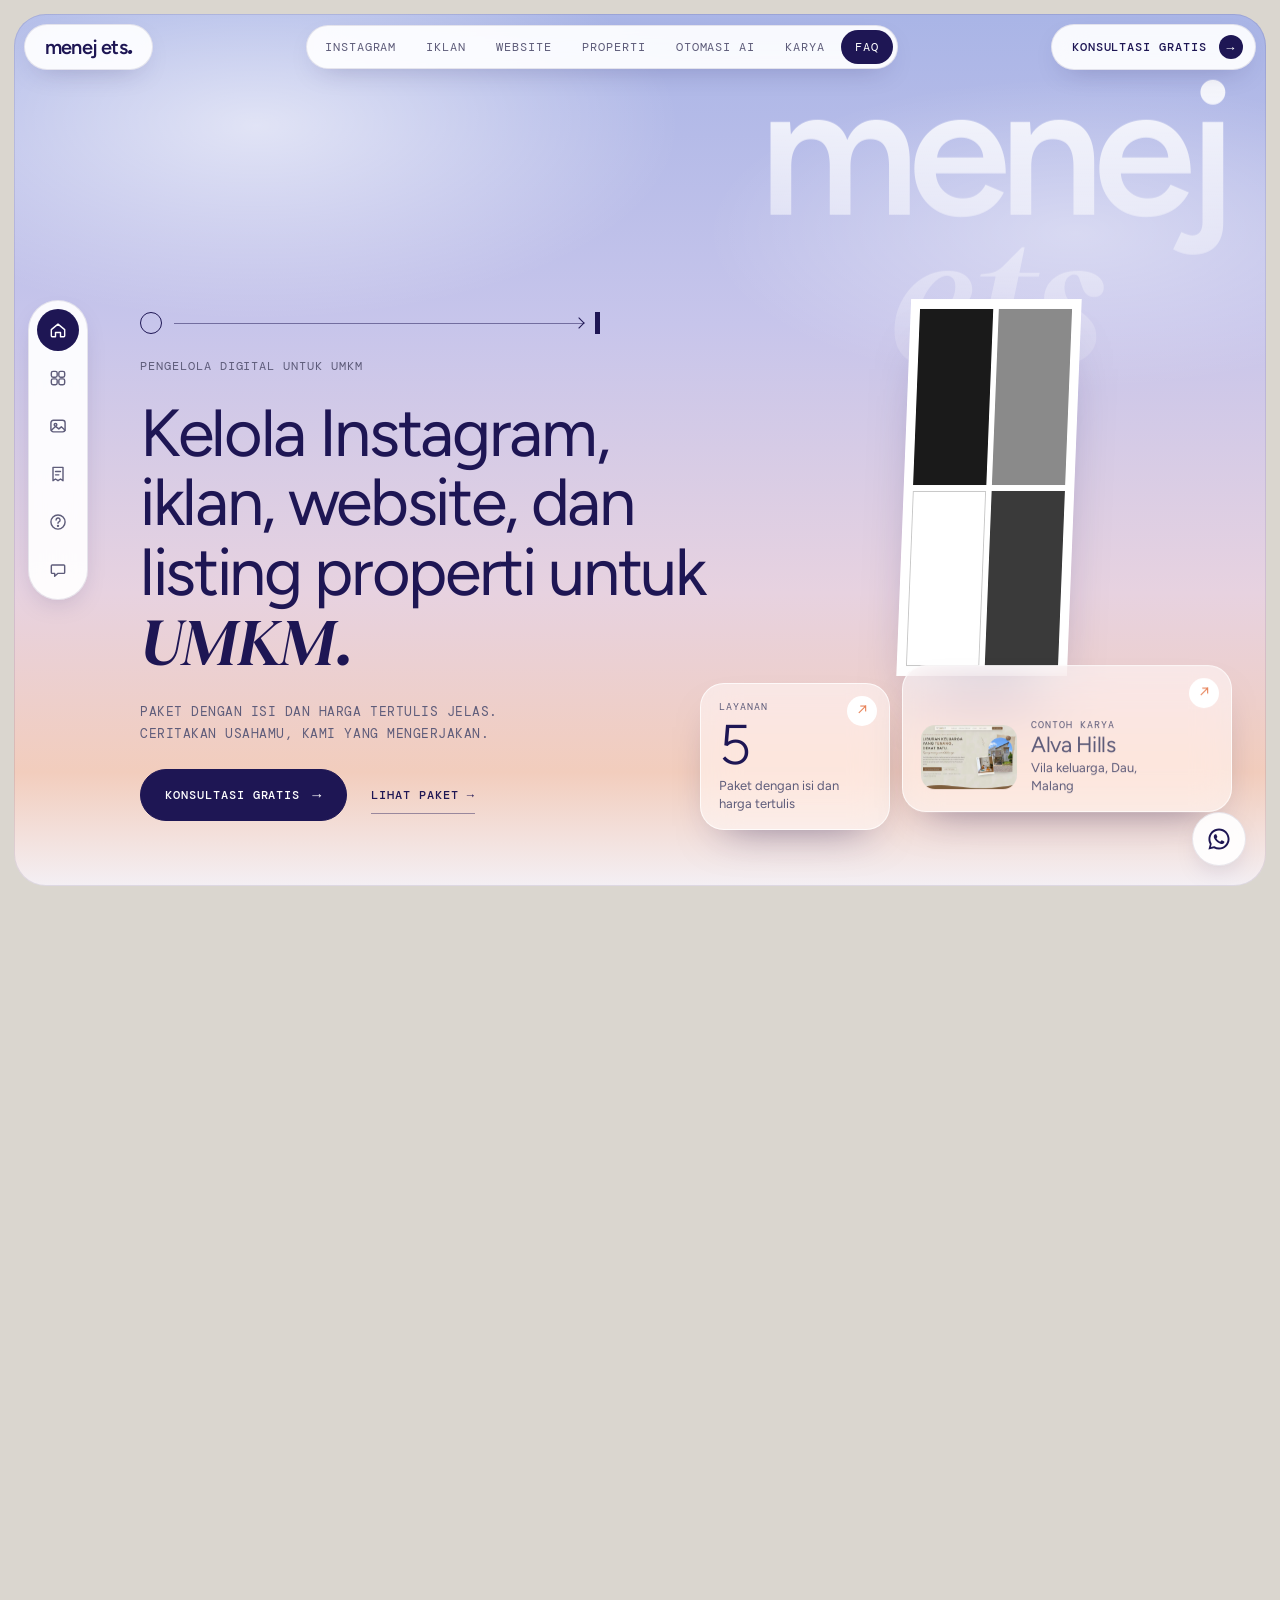
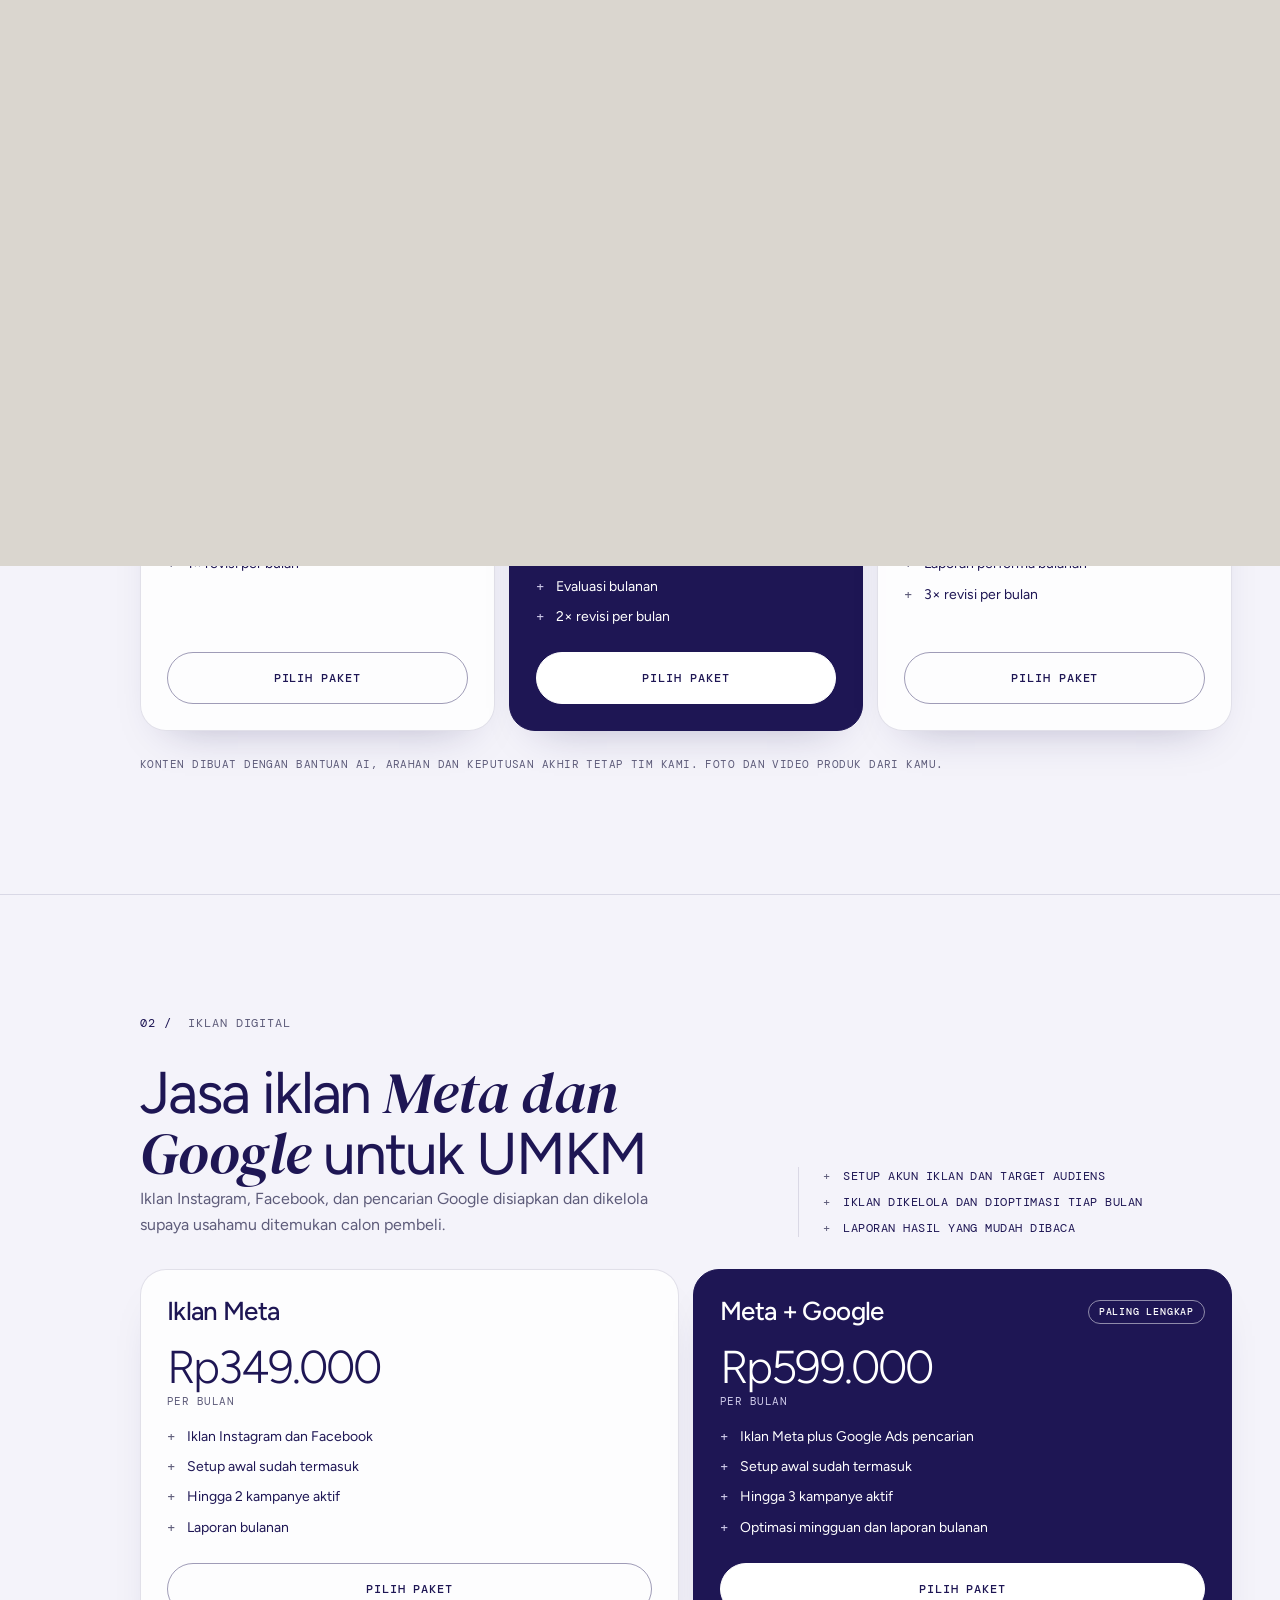
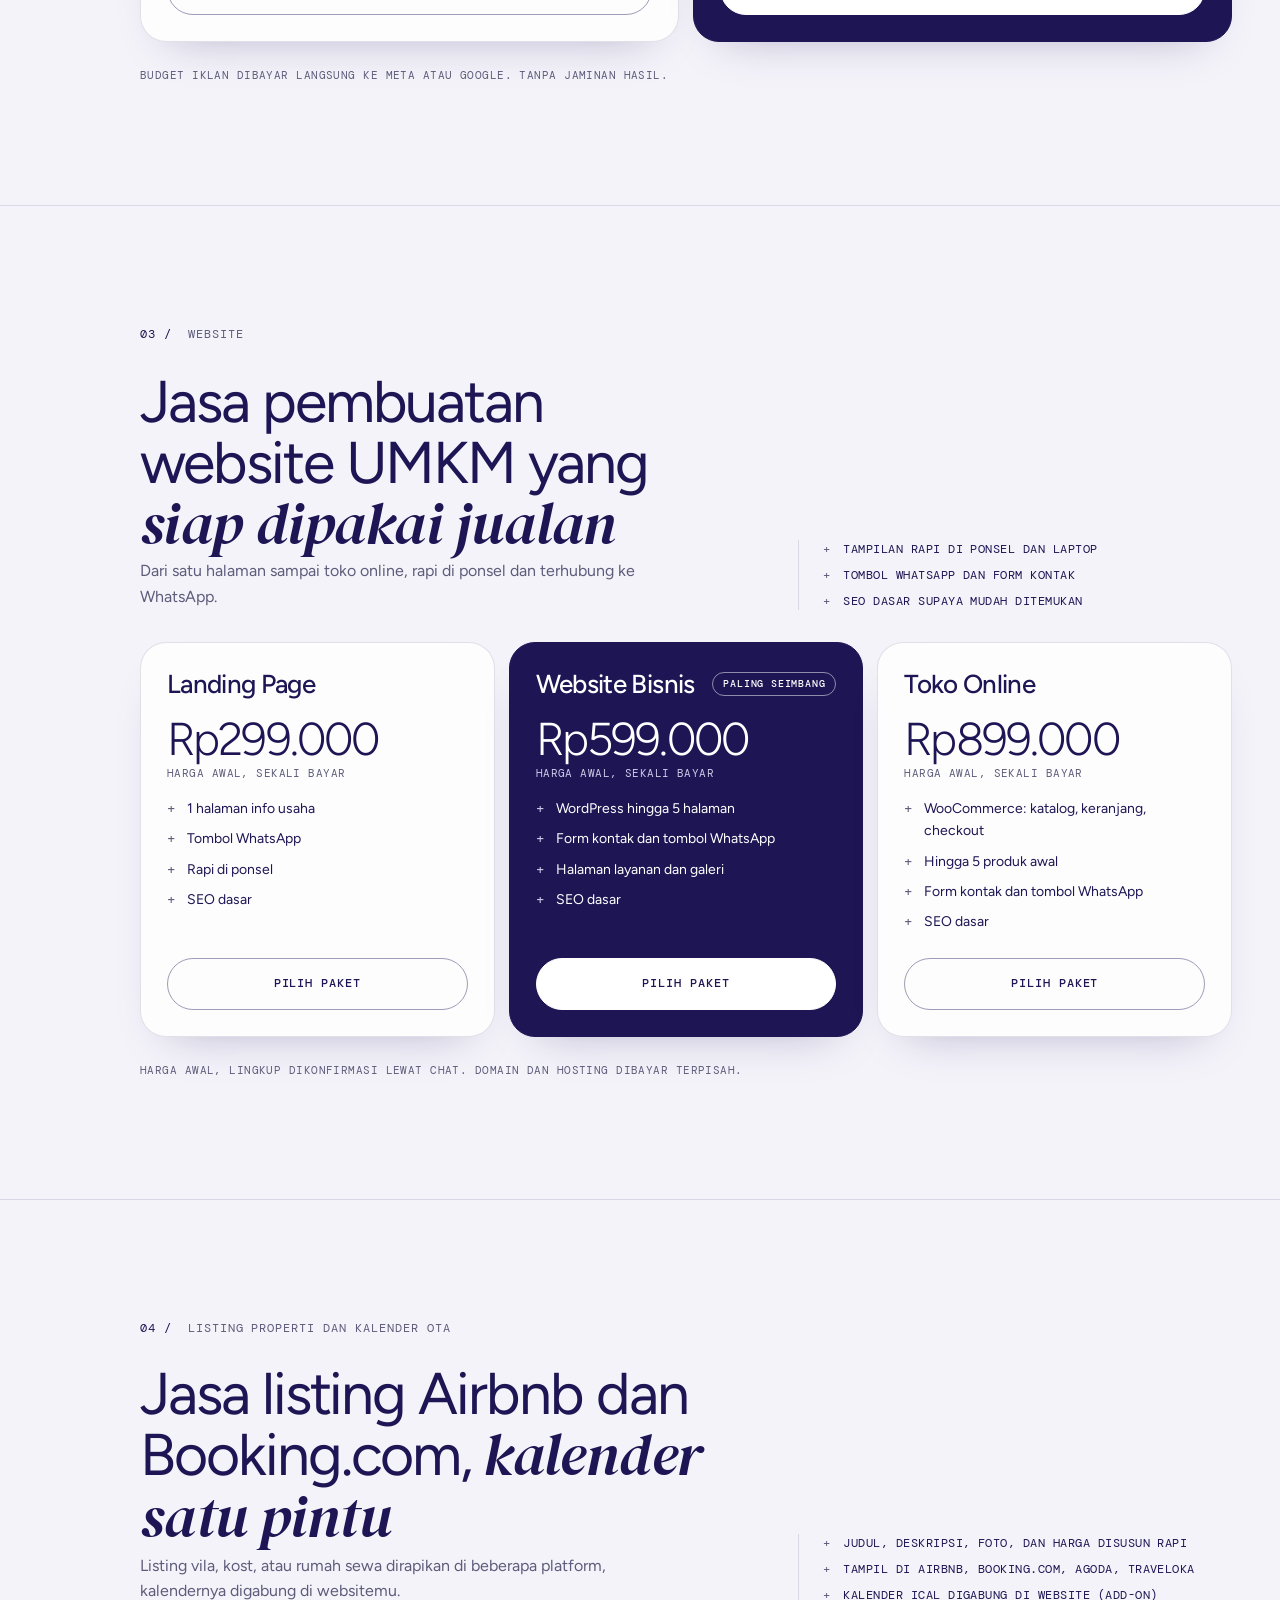
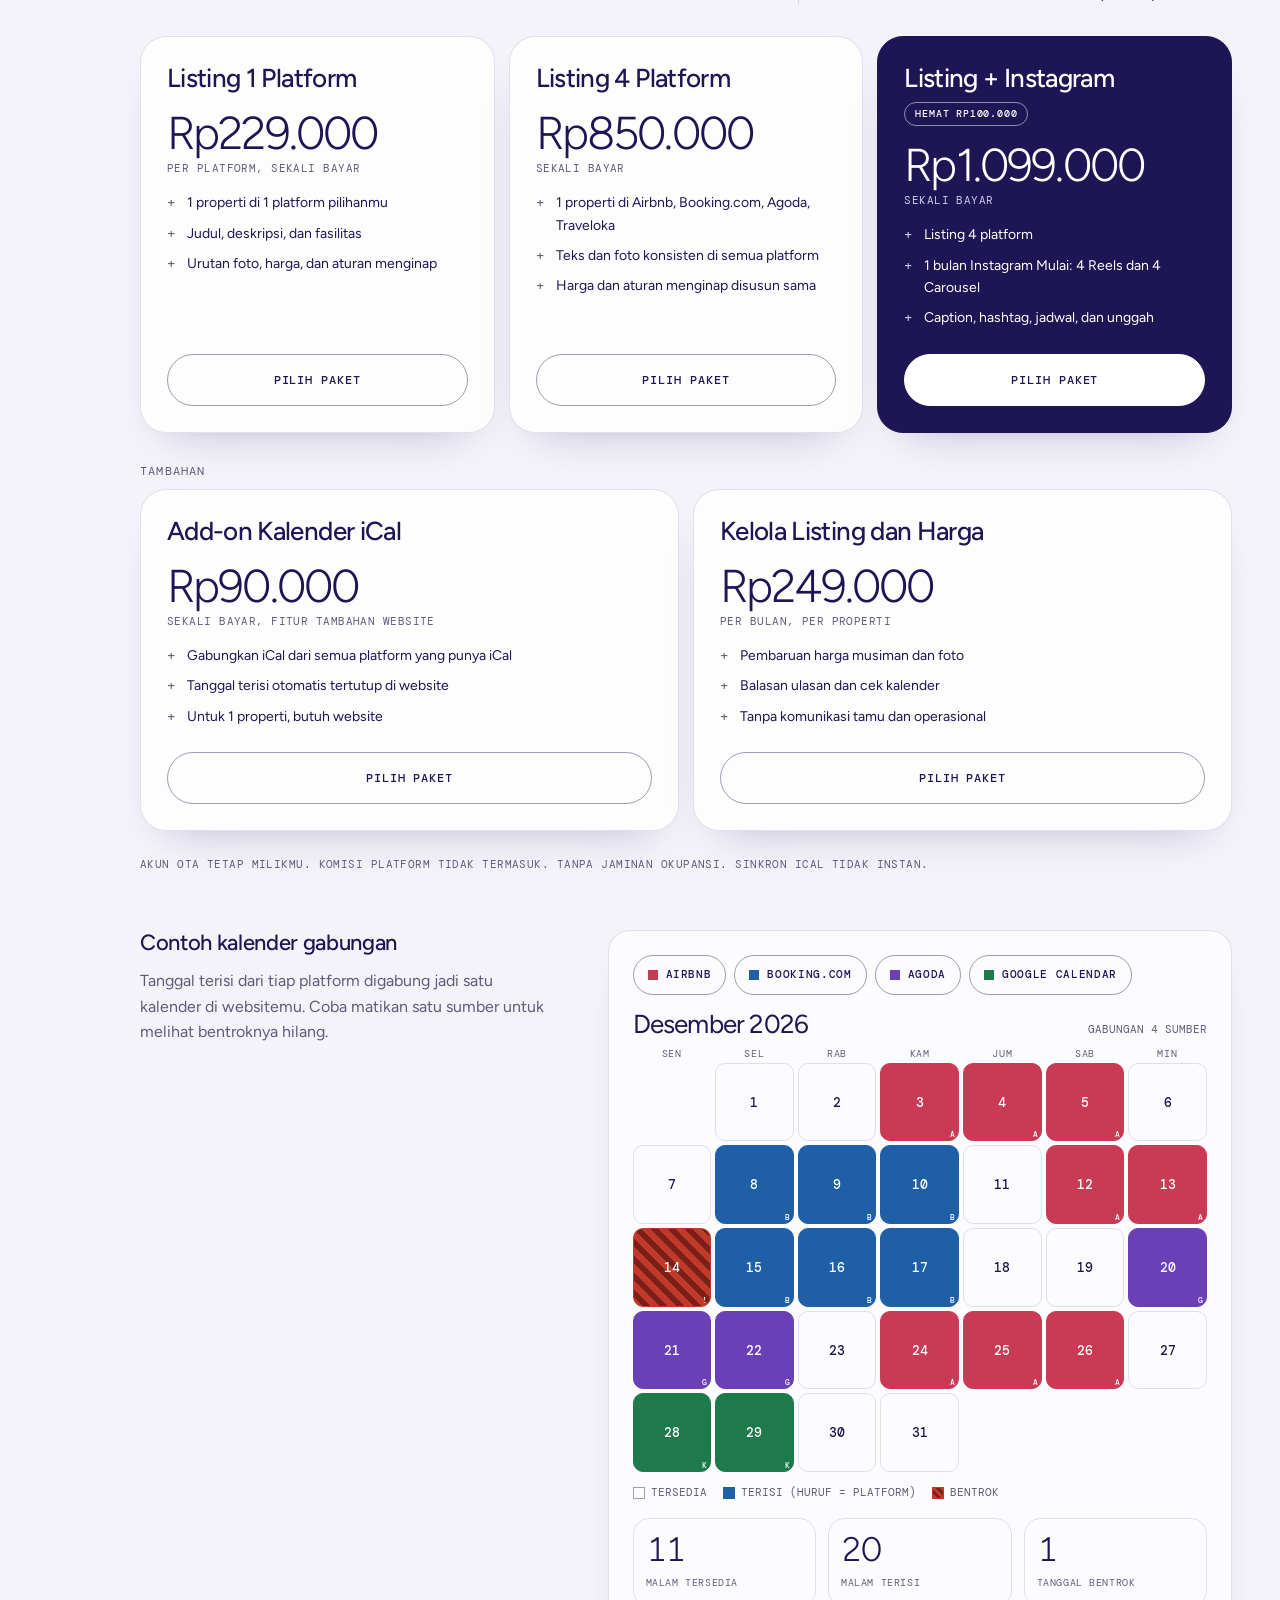
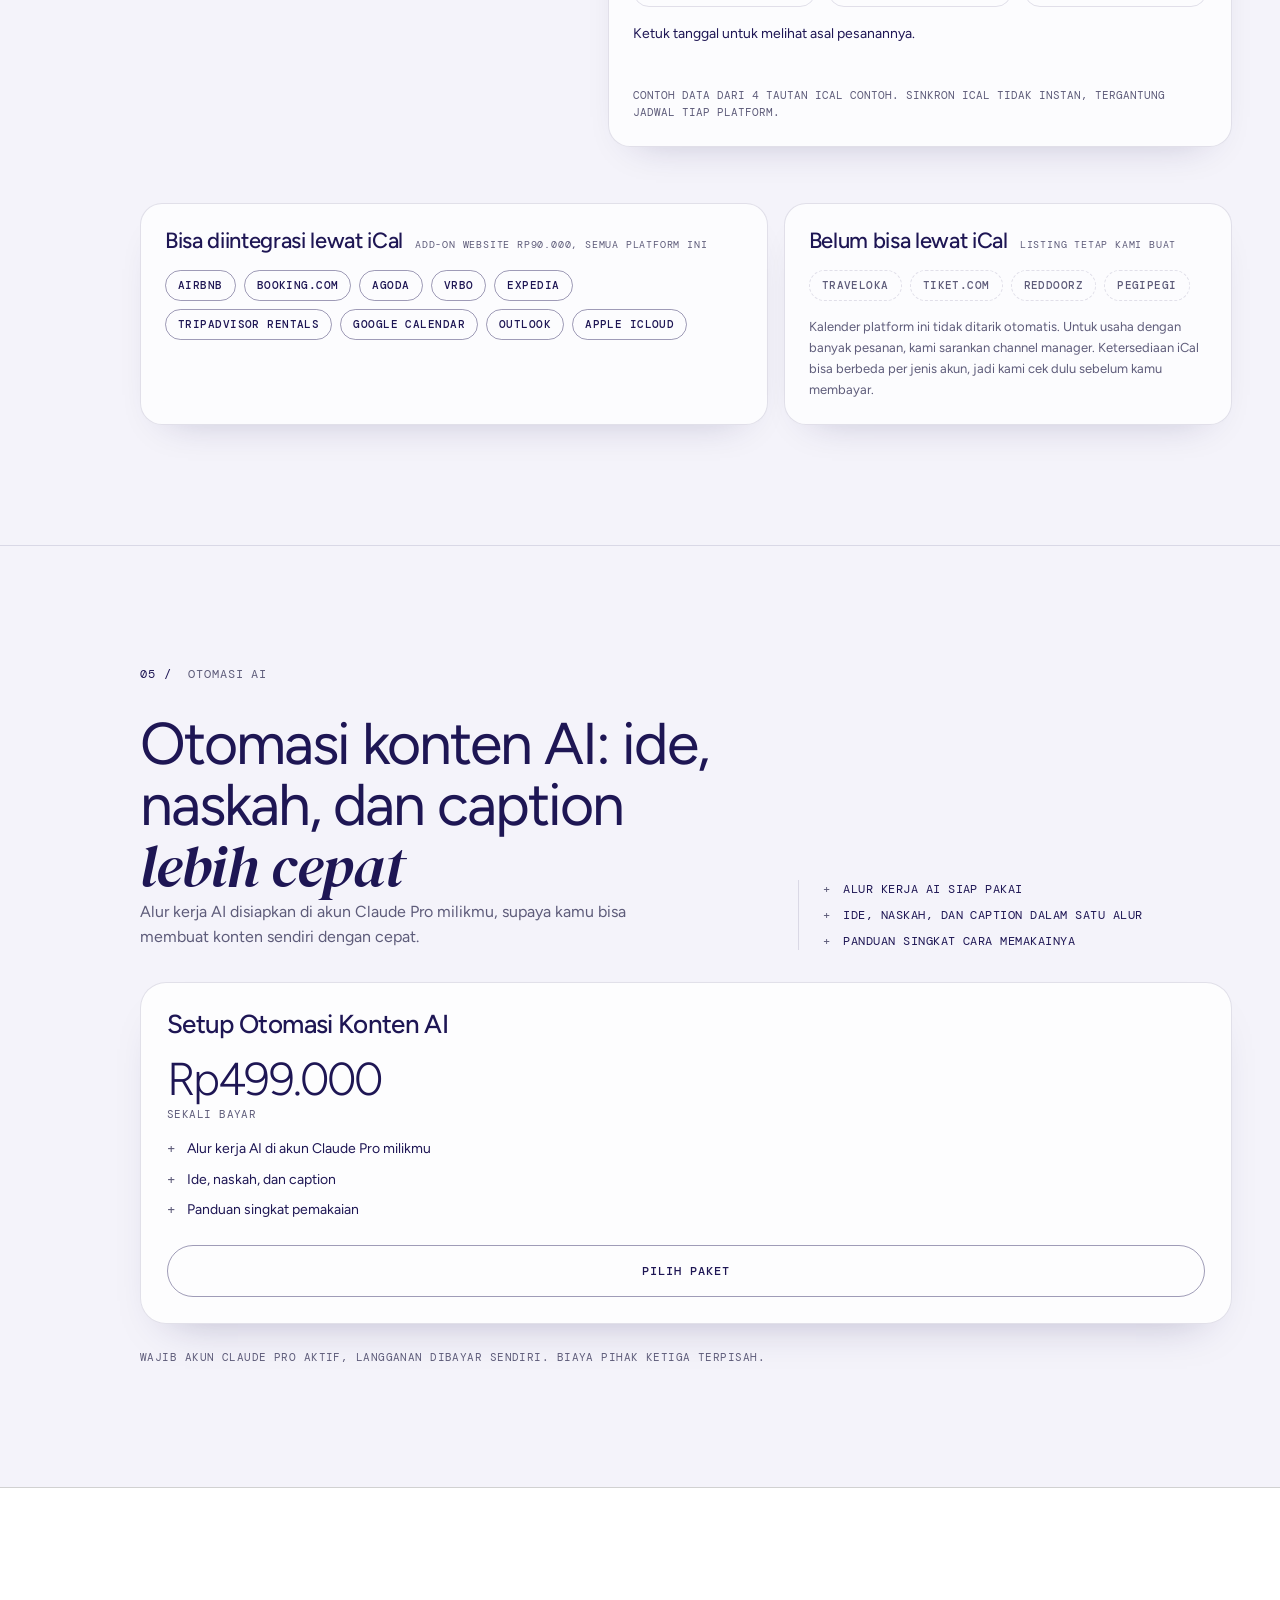
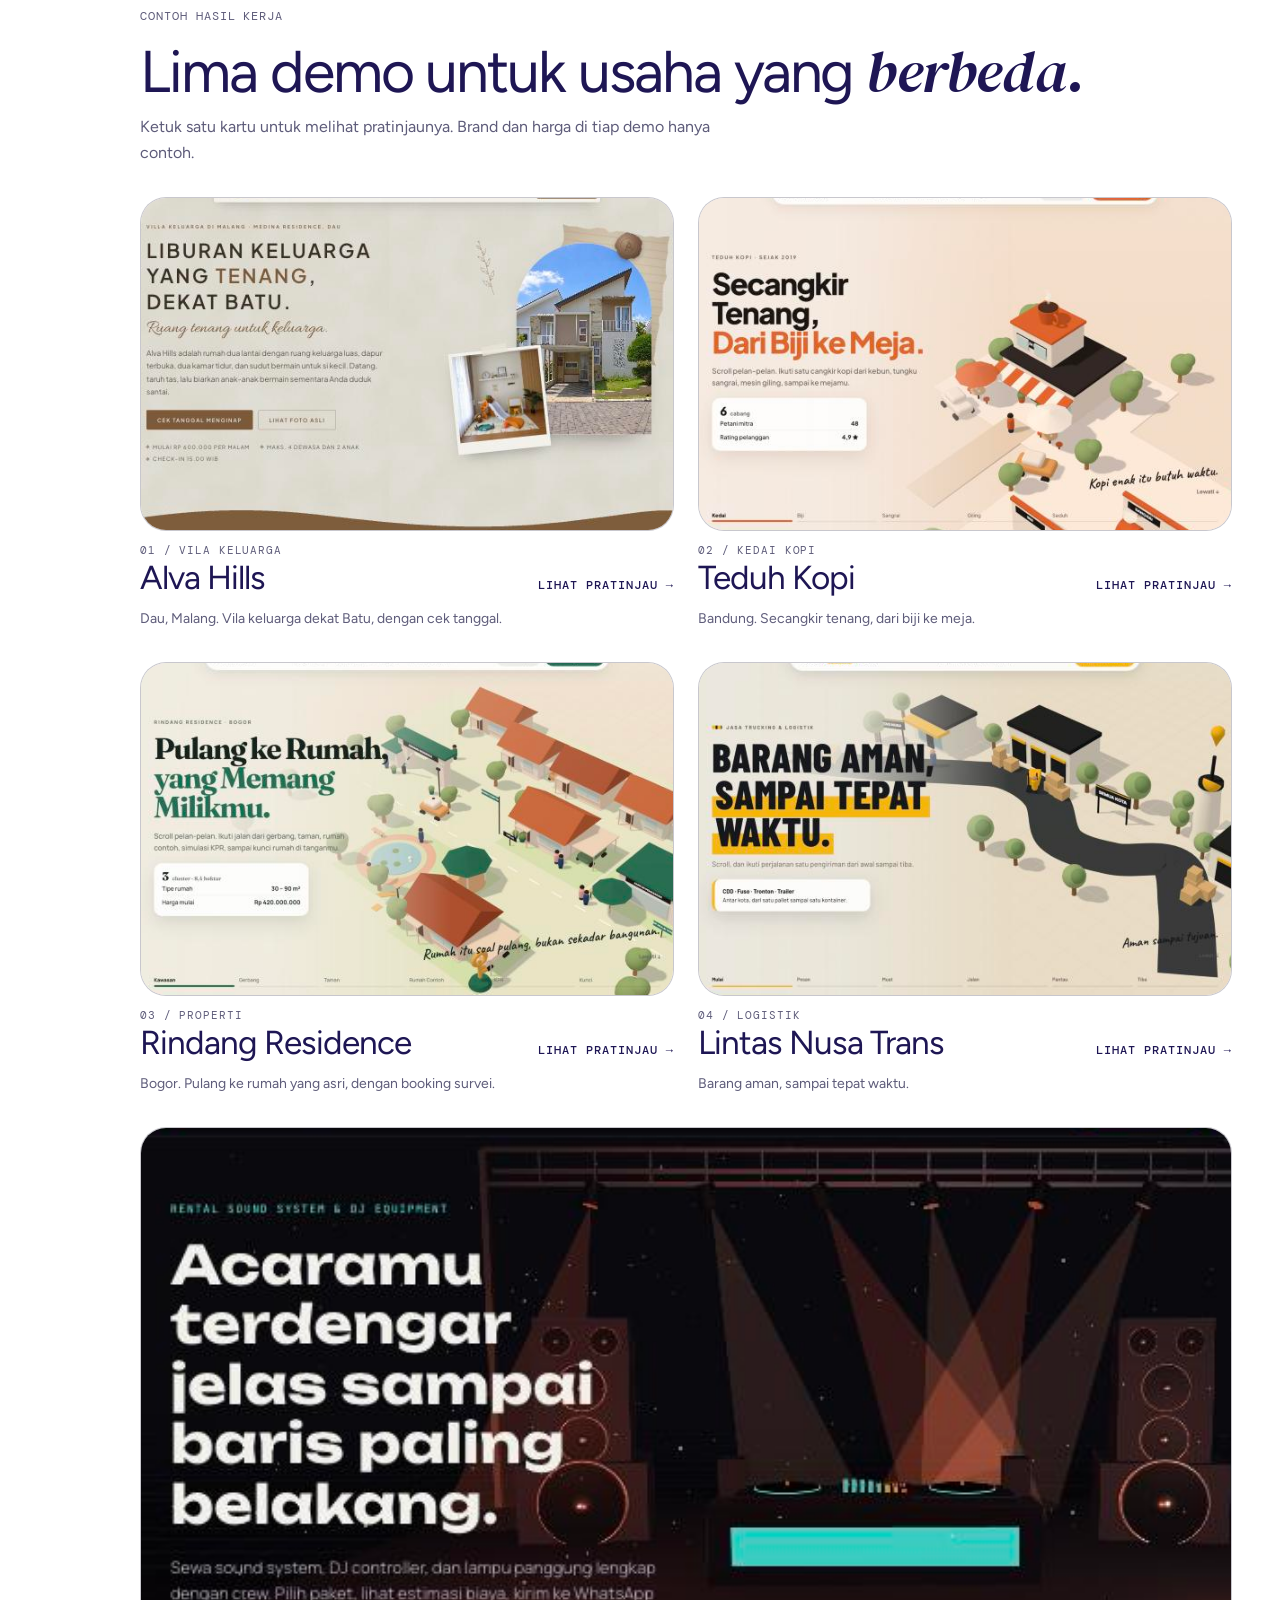
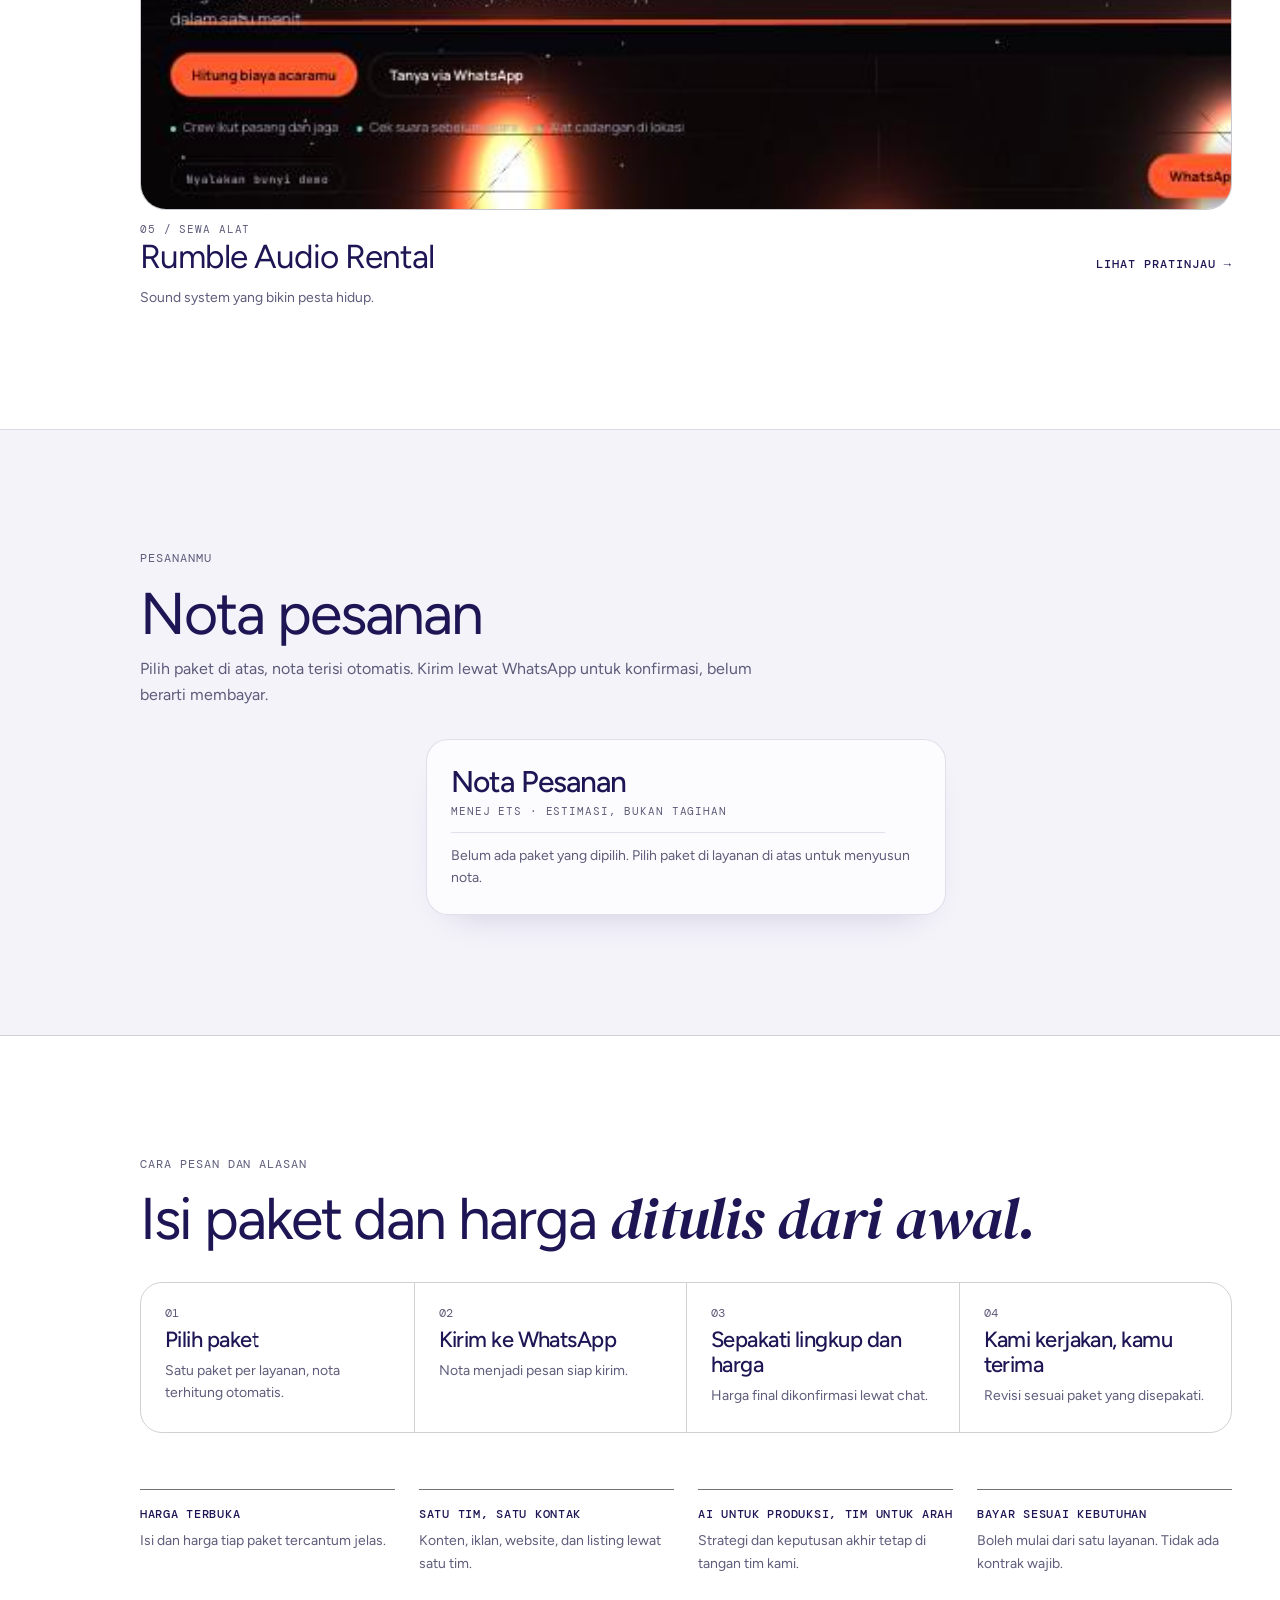
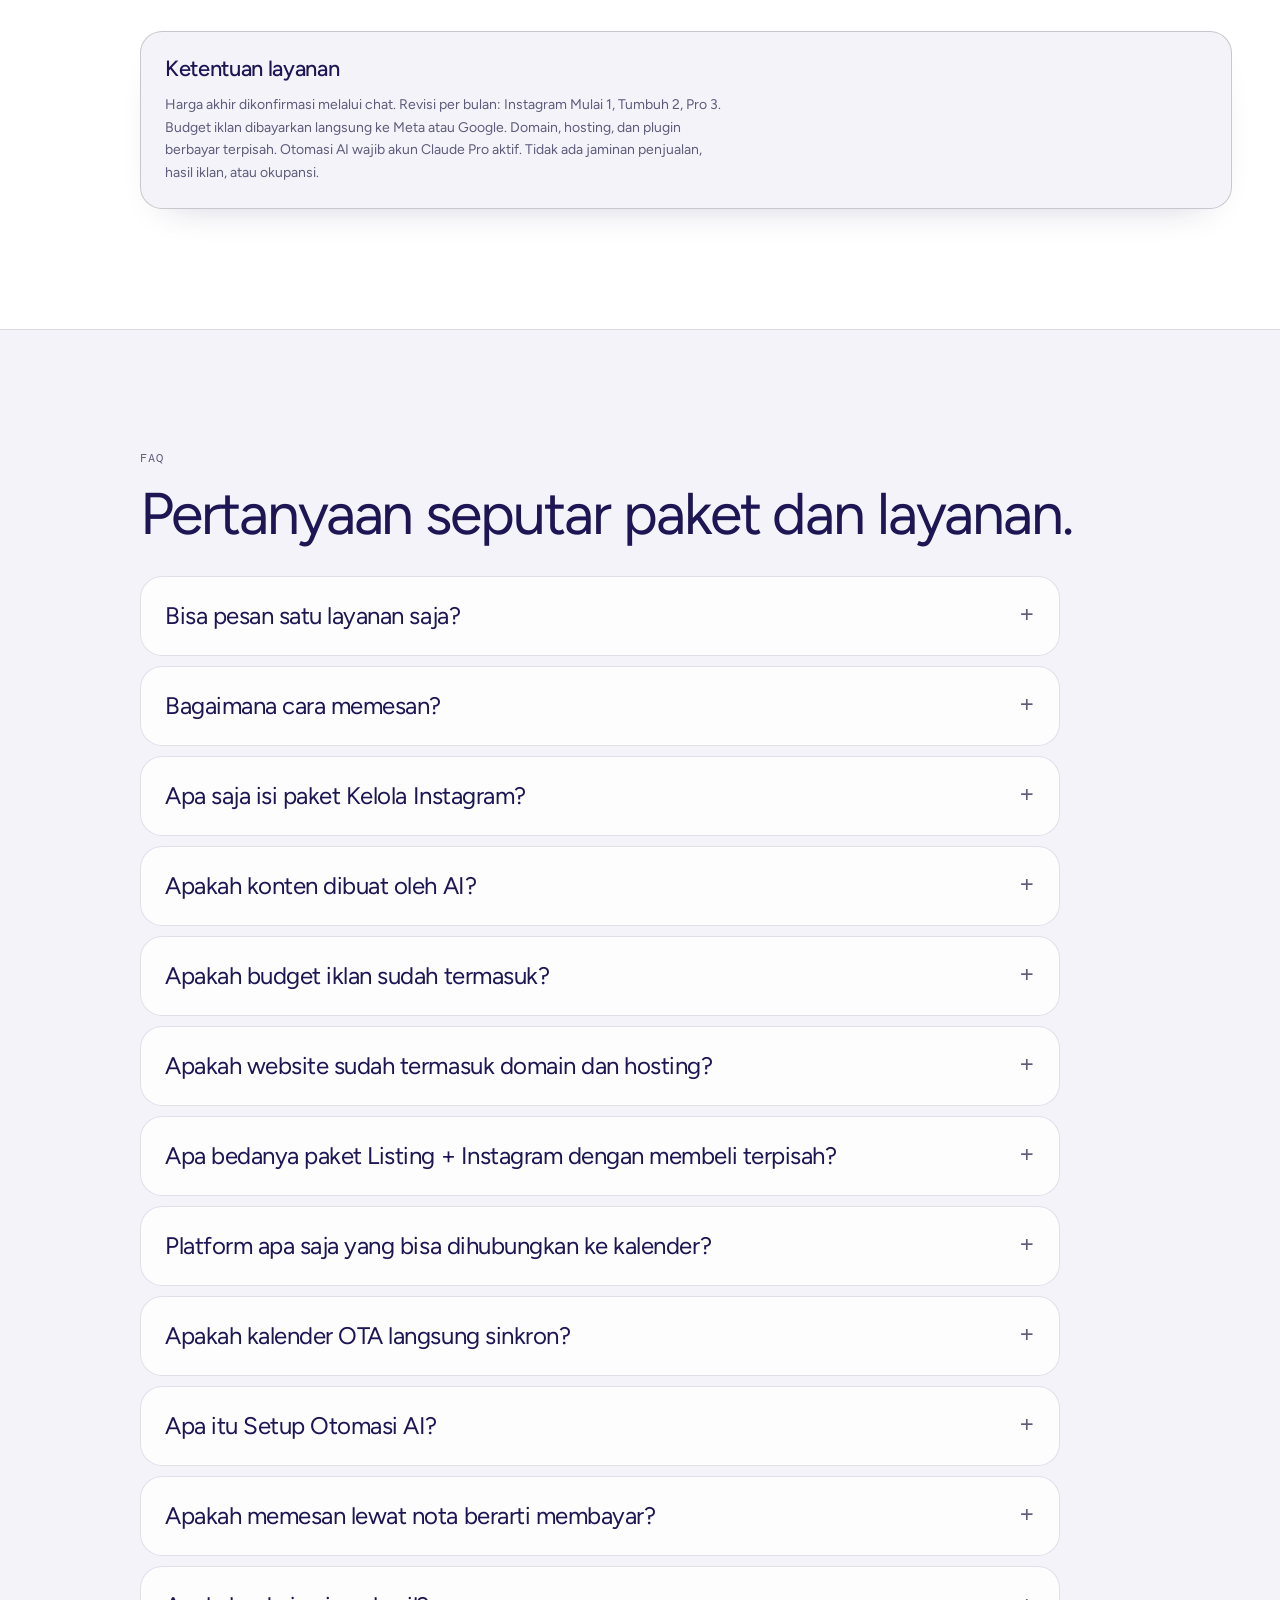
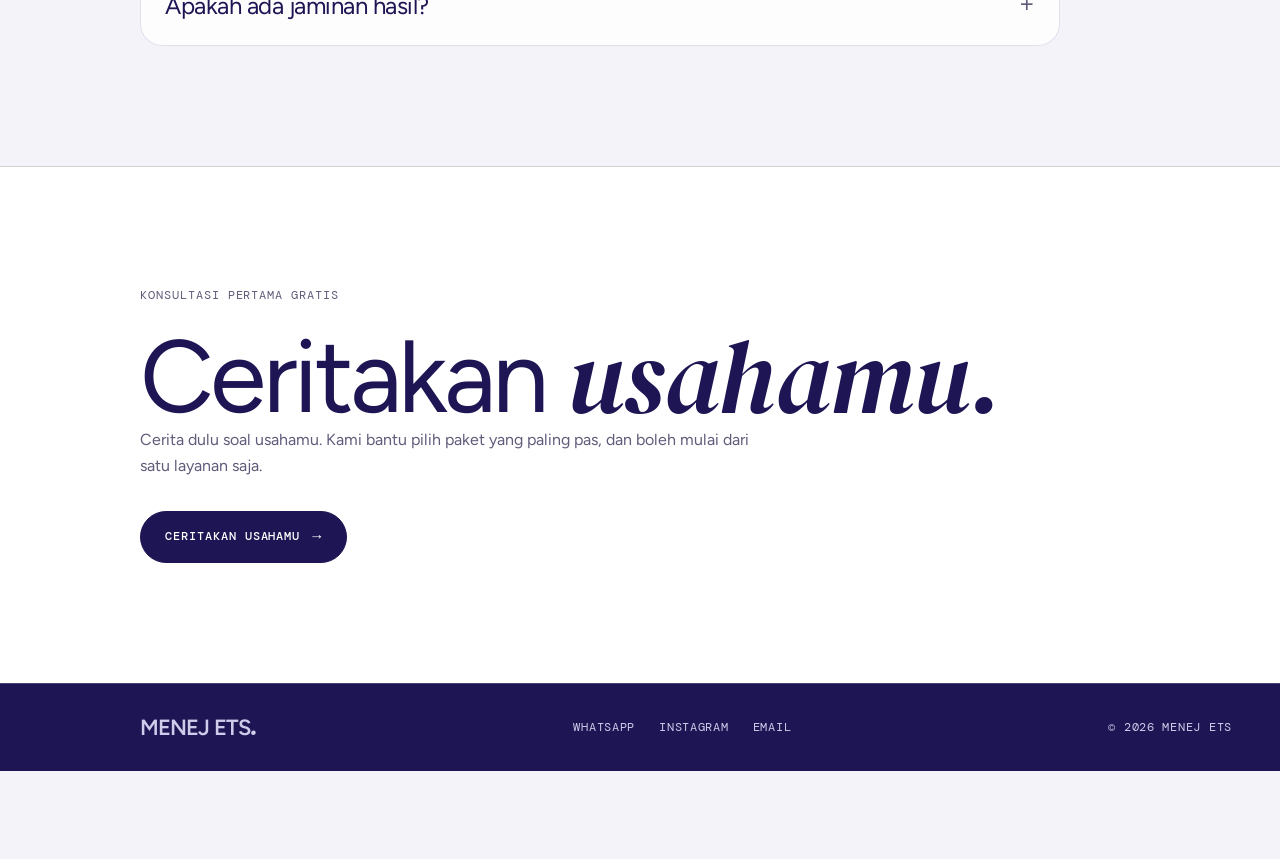
==== commit 0c728d36: "Palet terang seperti referensi: putih lavender, langit senja di hero, biru tua, kartu kaca putih Co-" ====
--- a/index.html
+++ b/index.html
@@ -7,7 +7,7 @@
 <meta name="description" content="Jasa kelola Instagram, iklan Meta &amp; Google, website, dan listing Airbnb–Booking.com untuk UMKM. Paket harga jelas, konsultasi gratis lewat WhatsApp.">
 <meta name="robots" content="index,follow,max-image-preview:large">
 <link rel="canonical" href="https://menejets.swipi.site/">
-<meta name="theme-color" content="#000000">
+<meta name="theme-color" content="#DAD6CF">
 <meta property="og:type" content="website">
 <meta property="og:site_name" content="Menej Ets">
 <meta property="og:locale" content="id_ID">
--- a/assets/shell.css
+++ b/assets/shell.css
@@ -3,12 +3,26 @@
    Warna tetap hitam dan putih (token di site.css); yang berubah hanya bentuk, kaca, dan gerak. */
 
 :root {
+  /* palet terang lembut: putih lavender, langit senja, biru tua, sentuhan persik */
+  --bg: #F4F3FA;
+  --surface: #FFFFFF;
+  --surface-2: #ECEAF6;
+  --ink: #1E1654;
+  --muted: #5E5C7A;
+  --line: rgba(30, 22, 84, .12);
+  --line-strong: rgba(30, 22, 84, .42);
+  --lt-bg: #FFFFFF;
+  --lt-surface: #F4F3FA;
+  --lt-ink: #1E1654;
+  --lt-muted: #5E5C7A;
+  --navy: #1E1654;
+  --peach: #E8845A;
   --fm: 8px;                    /* tebal bingkai luar */
   --fr: 28px;                   /* radius jendela */
-  --wrapbg: #DCDCD8;            /* warna di luar jendela */
+  --wrapbg: #DAD6CF;            /* warna di luar jendela */
   --glass: rgba(255, 255, 255, .92);
-  --glass-line: rgba(0, 0, 0, .12);
-  --glass-shadow: 0 10px 28px -14px rgba(0, 0, 0, .5);
+  --glass-line: rgba(30, 22, 84, .1);
+  --glass-shadow: 0 10px 28px -14px rgba(30, 22, 84, .35);
   --r: 22px;
   --nav-h: 78px;
   --rail-space: 0px;
@@ -21,7 +35,7 @@
 
 /* ---------- bingkai: jendela membulat yang selalu terlihat saat gulir ---------- */
 .frame { position: fixed; inset: var(--fm); z-index: 80; border-radius: var(--fr); box-shadow: 0 0 0 100vmax var(--wrapbg); pointer-events: none; }
-.frame::after { content: ""; position: absolute; inset: 0; border-radius: inherit; box-shadow: inset 0 0 0 1px rgba(0, 0, 0, .1); }
+.frame::after { content: ""; position: absolute; inset: 0; border-radius: inherit; box-shadow: inset 0 0 0 1px rgba(30, 22, 84, .1); }
 
 /* ruang untuk rel di layar lebar */
 .section, .hero, .band, .strip, .footer, .cta { padding-left: var(--rail-space); }
@@ -31,54 +45,54 @@
 .nav { inset: calc(var(--fm) + 10px) calc(var(--fm) + 10px) auto; height: auto; background: none; border: 0; backdrop-filter: none; -webkit-backdrop-filter: none; pointer-events: none; }
 .nav .nav__in { width: 100%; height: auto; margin: 0; }
 .nav .nav__brand, .nav__links, .nav .btn.btn--primary {
-  pointer-events: auto; background: var(--glass); color: #000;
+  pointer-events: auto; background: var(--glass); color: var(--navy);
   -webkit-backdrop-filter: blur(16px) saturate(1.3); backdrop-filter: blur(16px) saturate(1.3);
   border: 1px solid var(--glass-line); border-radius: 999px; box-shadow: var(--glass-shadow);
 }
 .nav .nav__brand { display: flex; align-items: center; height: 46px; padding: 0 20px; font-size: 20px; }
 .nav__links { padding: 4px; gap: 2px; }
-.nav__links a { padding: 11px 14px; border-radius: 999px; color: #333; }
-.nav__links a:hover { color: #000; background: rgba(0, 0, 0, .07); }
-.nav__links a[aria-current="true"] { background: #000; color: #fff; }
+.nav__links a { padding: 11px 14px; border-radius: 999px; color: var(--muted); }
+.nav__links a:hover { color: var(--navy); background: rgba(30, 22, 84, .07); }
+.nav__links a[aria-current="true"] { background: var(--navy); color: #fff; }
 .nav .btn.btn--primary { min-height: 46px; padding: 0 20px; }
-.nav .btn.btn--primary:hover { background: #fff; color: #000; border-color: #fff; }
-.nav .btn.btn--primary::after { display: inline-grid; place-items: center; width: 24px; height: 24px; margin-right: -8px; border-radius: 50%; background: #000; color: #fff; font-size: 13px; }
+.nav .btn.btn--primary:hover { background: var(--navy); color: #fff; border-color: var(--navy); }
+.nav .btn.btn--primary::after { display: inline-grid; place-items: center; width: 24px; height: 24px; margin-right: -8px; border-radius: 50%; background: var(--navy); color: #fff; font-size: 13px; }
 
 /* ---------- rel ikon: kiri di layar lebar, dok bawah di ponsel ---------- */
 .rail { position: fixed; z-index: 55; left: calc(var(--fm) + 14px); top: 50%; transform: translateY(-50%); display: flex; flex-direction: column; gap: 6px; padding: 8px; background: var(--glass); -webkit-backdrop-filter: blur(16px) saturate(1.3); backdrop-filter: blur(16px) saturate(1.3); border: 1px solid var(--glass-line); border-radius: 999px; box-shadow: var(--glass-shadow); }
-.rail a { position: relative; width: 42px; height: 42px; display: grid; place-items: center; border-radius: 50%; color: #333; transition: background-color .3s var(--ease), color .3s var(--ease), transform .3s var(--ease); }
-.rail a:hover { background: rgba(0, 0, 0, .08); color: #000; }
-.rail a[aria-current="true"] { background: #000; color: #fff; }
+.rail a { position: relative; width: 42px; height: 42px; display: grid; place-items: center; border-radius: 50%; color: var(--muted); transition: background-color .3s var(--ease), color .3s var(--ease), transform .3s var(--ease); }
+.rail a:hover { background: rgba(30, 22, 84, .08); color: var(--navy); }
+.rail a[aria-current="true"] { background: var(--navy); color: #fff; }
 .rail a:active { transform: scale(.94); }
 @media (max-width: 999px) {
   .rail { top: auto; bottom: calc(var(--fm) + 12px + env(safe-area-inset-bottom)); left: calc(var(--fm) + 12px); transform: none; flex-direction: row; gap: 2px; padding: 6px; }
   .rail a { width: 38px; height: 38px; }
   .rail a svg { width: 19px; height: 19px; }
 }
-.wa-chip { right: calc(var(--fm) + 12px); bottom: calc(var(--fm) + 12px + env(safe-area-inset-bottom)); width: 54px; height: 54px; border-radius: 50%; background: var(--glass); border: 1px solid var(--glass-line); box-shadow: var(--glass-shadow); -webkit-backdrop-filter: blur(16px) saturate(1.3); backdrop-filter: blur(16px) saturate(1.3); }
-.wa-chip__n { border-radius: 999px; }
+.wa-chip { color: var(--navy); right: calc(var(--fm) + 12px); bottom: calc(var(--fm) + 12px + env(safe-area-inset-bottom)); width: 54px; height: 54px; border-radius: 50%; background: var(--glass); border: 1px solid var(--glass-line); box-shadow: var(--glass-shadow); -webkit-backdrop-filter: blur(16px) saturate(1.3); backdrop-filter: blur(16px) saturate(1.3); }
+.wa-chip__n { border-radius: 999px; background: var(--navy); border-color: #fff; }
 @media (min-width: 1000px) { .wa-chip { right: calc(var(--fm) + 20px); bottom: calc(var(--fm) + 20px); } }
 
 /* ---------- hero: kata raksasa transparan, kartu kaca melayang ---------- */
 .hero__grid { position: relative; }
 .hero__text, .phone-stage { position: relative; z-index: 1; }
-.hero__ghost { position: absolute; z-index: 0; right: 0; top: 4%; width: 46%; display: grid; justify-items: center; pointer-events: none; font: 600 clamp(100px, 14.5vw, 230px)/.8 var(--font); letter-spacing: -.06em; text-align: center; color: transparent; background: linear-gradient(180deg, rgba(255, 255, 255, .5), rgba(255, 255, 255, .03) 85%); -webkit-background-clip: text; background-clip: text; will-change: translate; user-select: none; }
+.hero__ghost { position: absolute; z-index: 0; right: 0; top: 4%; width: 44%; display: grid; justify-items: center; pointer-events: none; font: 600 clamp(100px, 14.5vw, 230px)/.8 var(--font); letter-spacing: -.06em; text-align: center; color: transparent; background: linear-gradient(180deg, rgba(255, 255, 255, .92), rgba(255, 255, 255, .18) 88%); -webkit-background-clip: text; background-clip: text; will-change: translate; user-select: none; }
 .hero__ghost span:last-child { font-family: var(--serif); font-style: italic; font-weight: 400; letter-spacing: -.02em; }
 .hero { overflow: clip; }
 h1 { font-size: clamp(40px, 5.2vw, 84px); }
 
 .hero__cards { position: absolute; z-index: 3; right: clamp(18px, 4vw, 48px); bottom: clamp(20px, 3.4vw, 44px); display: flex; gap: 12px; align-items: stretch; }
-.gcard { position: relative; display: grid; gap: 4px; align-content: end; padding: 16px 18px; color: #fff; background: rgba(255, 255, 255, .12); border: 1px solid rgba(255, 255, 255, .28); border-radius: 24px; -webkit-backdrop-filter: blur(18px) saturate(1.3); backdrop-filter: blur(18px) saturate(1.3); box-shadow: 0 18px 40px -22px rgba(0, 0, 0, .8); transition: background-color .3s var(--ease), transform .5s var(--ease); will-change: translate; }
-.gcard:hover { background: rgba(255, 255, 255, .2); transform: translateY(-3px); }
-.gcard small { font: 400 10px/1.3 var(--mono); letter-spacing: .1em; text-transform: uppercase; color: #D0D0D0; }
+.gcard { position: relative; display: grid; gap: 4px; align-content: end; padding: 16px 18px; color: var(--navy); background: rgba(255, 255, 255, .5); border: 1px solid rgba(255, 255, 255, .75); border-radius: 24px; -webkit-backdrop-filter: blur(18px) saturate(1.3); backdrop-filter: blur(18px) saturate(1.3); box-shadow: 0 20px 44px -24px rgba(30, 22, 84, .55); transition: background-color .3s var(--ease), transform .5s var(--ease); will-change: translate; }
+.gcard:hover { background: rgba(255, 255, 255, .72); transform: translateY(-3px); }
+.gcard small { font: 400 10px/1.3 var(--mono); letter-spacing: .1em; text-transform: uppercase; color: var(--muted); }
 .gcard b { font: 400 22px/1.1 var(--font); letter-spacing: -.02em; }
-.gcard span { font-size: 13px; line-height: 1.4; color: #D8D8D8; }
+.gcard span { font-size: 13px; line-height: 1.4; color: var(--muted); }
 .gcard--stat { width: 190px; }
 .gcard--stat b { font: 300 56px/1 var(--font); letter-spacing: -.05em; }
 .gcard--karya { grid-template-columns: auto minmax(0, 1fr); align-items: center; gap: 14px; width: 330px; padding-right: 54px; }
-.gcard--karya img { width: 96px; height: 64px; object-fit: cover; border-radius: 14px; filter: grayscale(1); }
+.gcard--karya img { width: 96px; height: 64px; object-fit: cover; border-radius: 14px; }
 .gcard--karya > span { display: grid; gap: 2px; }
-.gcard__go { position: absolute; top: 12px; right: 12px; width: 30px; height: 30px; display: grid; place-items: center; border-radius: 50%; background: #fff; color: #000; font-style: normal; font-size: 15px; transition: transform .4s var(--ease); }
+.gcard__go { position: absolute; top: 12px; right: 12px; width: 30px; height: 30px; display: grid; place-items: center; border-radius: 50%; background: #fff; color: var(--peach); font-style: normal; font-size: 15px; transition: transform .4s var(--ease); }
 .gcard:hover .gcard__go { transform: rotate(45deg); }
 @media (max-width: 860px) {
   .hero__cards { position: relative; right: auto; bottom: auto; margin: 4px var(--pad) 30px; display: grid; grid-template-columns: minmax(0, .8fr) minmax(0, 1.4fr); }
@@ -92,7 +106,7 @@
 }
 
 /* ---------- kartu dan komponen: membulat, berkaca di bagian gelap ---------- */
-.card { border-radius: var(--r); background: linear-gradient(180deg, rgba(255, 255, 255, .08), rgba(255, 255, 255, .03)); -webkit-backdrop-filter: blur(14px); backdrop-filter: blur(14px); }
+.card { border-radius: var(--r); background: rgba(255, 255, 255, .72); -webkit-backdrop-filter: blur(14px); backdrop-filter: blur(14px); box-shadow: 0 18px 40px -28px rgba(30, 22, 84, .3); }
 .light .card, .cta .card { background: var(--surface); }
 .btn, .chip { border-radius: 999px; }
 .cd { border-radius: 10px; }
@@ -105,28 +119,32 @@
 
 .strip__label { position: absolute; width: 1px; height: 1px; margin: -1px; overflow: hidden; clip: rect(0 0 0 0); white-space: nowrap; }
 .strip { gap: 10px; padding-block: 14px; padding-right: var(--pad); padding-left: calc(var(--rail-space) + var(--pad)); border-block: 0; }
-.strip > a, .strip > a:first-child, .strip > a:nth-child(even) { border: 1px solid var(--line); border-radius: 22px; padding: 18px; background: linear-gradient(180deg, rgba(255, 255, 255, .06), rgba(255, 255, 255, .02)); }
+.strip > a, .strip > a:first-child, .strip > a:nth-child(even) { border: 1px solid var(--line); border-radius: 22px; padding: 18px; background: rgba(255, 255, 255, .72); }
 @media (max-width: 860px) { .strip { padding-left: var(--pad); } }
 
 .pkgs { border: 0; gap: 14px; }
-.pkgs > *, .pkgs > *:first-child { border: 1px solid var(--line); border-radius: 26px; background: linear-gradient(180deg, rgba(255, 255, 255, .07), rgba(255, 255, 255, .025)); -webkit-backdrop-filter: blur(14px); backdrop-filter: blur(14px); }
-.pkgs > .pkg--hl { background: #fff; border-color: #fff; }
+.pkgs > *, .pkgs > *:first-child { border: 1px solid var(--line); border-radius: 26px; background: rgba(255, 255, 255, .78); box-shadow: 0 22px 44px -30px rgba(30, 22, 84, .35); }
+.pkgs > .pkg--hl { background: var(--navy); border-color: var(--navy); --ink: #fff; --muted: #CFCBEA; --line-strong: rgba(255, 255, 255, .5); color: #fff; }
+.pkg--hl .btn--primary, .pkg--hl .btn--ghost { background: #fff; border-color: #fff; color: var(--navy); }
+.pkg--hl .btn:hover { background: transparent; color: #fff; }
 .pkgs > .pkg--in:not(.pkg--hl) { border-color: var(--ink); }
 .pkg { padding: 26px; }
 
 .faq__list { gap: 10px; border-top: 0; }
-.faq__item { padding: 0 24px; border: 1px solid var(--line); border-radius: 22px; background: linear-gradient(180deg, rgba(255, 255, 255, .06), rgba(255, 255, 255, .02)); }
+.faq__item { padding: 0 24px; border: 1px solid var(--line); border-radius: 22px; background: rgba(255, 255, 255, .78); }
 .light .faq__item { background: var(--lt-surface); }
+.pgx-dim { background: var(--navy); }
 .faq__item[open] { border-color: var(--line-strong); }
 
 .karya__img { border-radius: 26px; }
+.karya__img img { filter: none; }
 .karya__img img { scale: 1.08; }
 
 /* ---------- transisi bagian: bagian tujuan naik dari bawah ---------- */
-.pgx { position: fixed; inset: 0; z-index: 40; overflow: hidden; transform: translateY(102%); border-radius: var(--fr) var(--fr) 0 0; box-shadow: 0 -40px 80px -30px rgba(0, 0, 0, .55); transition: transform .72s cubic-bezier(.76, 0, .18, 1); will-change: transform; }
+.pgx { position: fixed; inset: 0; z-index: 40; overflow: hidden; transform: translateY(102%); border-radius: var(--fr) var(--fr) 0 0; box-shadow: 0 -40px 80px -30px rgba(30, 22, 84, .55); transition: transform .72s cubic-bezier(.76, 0, .18, 1); will-change: transform; }
 .pgx.in { transform: none; }
 .pgx__in { width: 100%; }
-.pgx-dim { position: fixed; inset: 0; z-index: 39; background: #000; opacity: 0; pointer-events: none; transition: opacity .72s cubic-bezier(.76, 0, .18, 1); }
+.pgx-dim { position: fixed; inset: 0; z-index: 39; opacity: 0; pointer-events: none; transition: opacity .72s cubic-bezier(.76, 0, .18, 1); }
 .pgx-dim.in { opacity: .5; }
 [tabindex="-1"]:focus { outline: none; }
 
@@ -134,3 +152,24 @@
   .pgx, .pgx-dim { transition: none !important; }
   .hero__ghost, .gcard, .karya__img img { translate: none !important; }
 }
+
+/* ---------- langit senja di hero, teks biru tua ---------- */
+.hero { background:
+  radial-gradient(46% 30% at 20% 14%, rgba(255, 255, 255, .6), transparent 72%),
+  radial-gradient(40% 24% at 84% 26%, rgba(255, 255, 255, .4), transparent 72%),
+  linear-gradient(180deg, #A8B4E6 0%, #C7C5EB 36%, #E7D2E0 66%, #F2CDBD 86%, #F4F3FA 100%); }
+.hero__lead, .band__side p { color: var(--muted); }
+.trace i { border-color: var(--navy); }
+.trace u { background: rgba(30, 22, 84, .5); }
+.trace u::after { border-color: var(--navy); }
+.trace b { background: var(--navy); }
+.phone-loader { color: var(--muted); }
+.phone-loader span { border-color: var(--muted); border-top-color: transparent; }
+.phone-static__screen { background: #fff; box-shadow: 0 40px 60px -30px rgba(30, 22, 84, .5); }
+.btn--primary { color: #fff; }
+.btn--primary:hover { color: var(--ink); }
+.footer { background: var(--navy); }
+.footer__in { color: #CFCBEA; }
+.footer a:hover { color: #fff; }
+.skip { background: var(--navy); color: #fff; }
+.demo { background: var(--navy); }
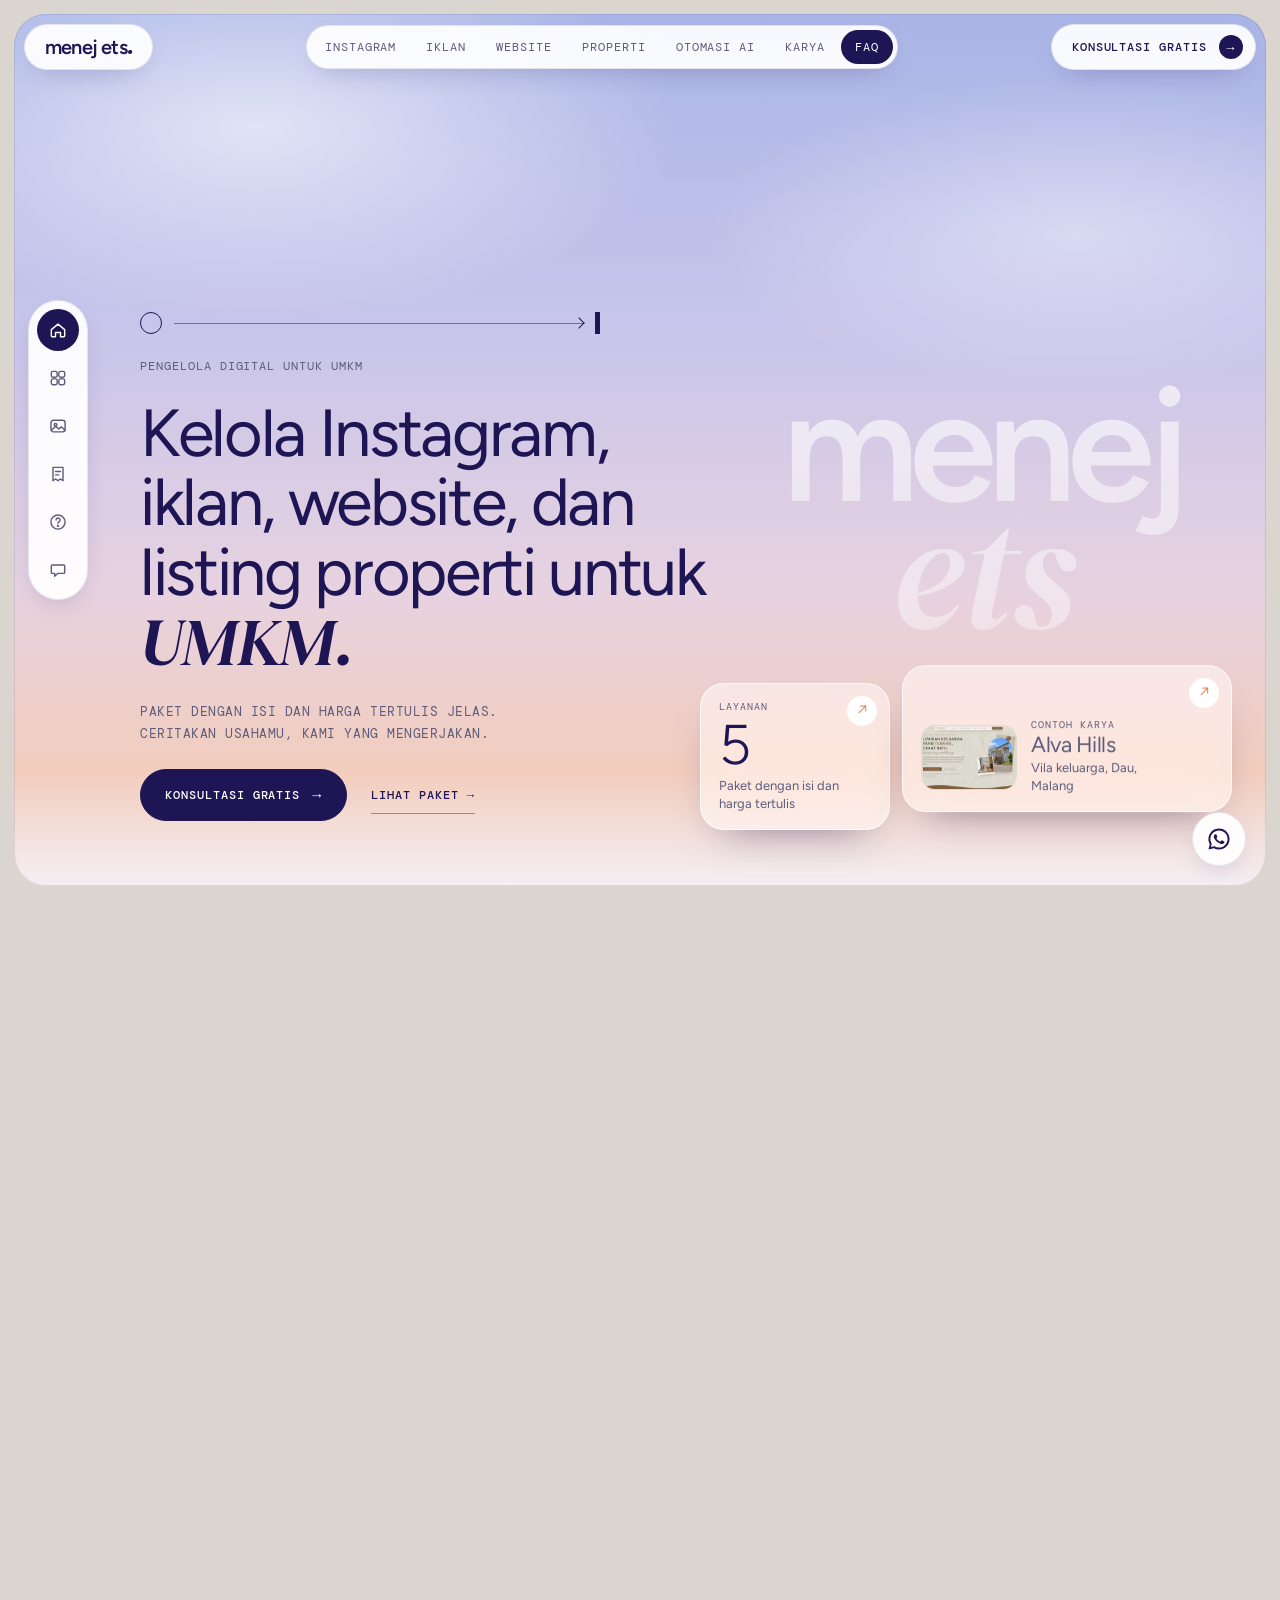
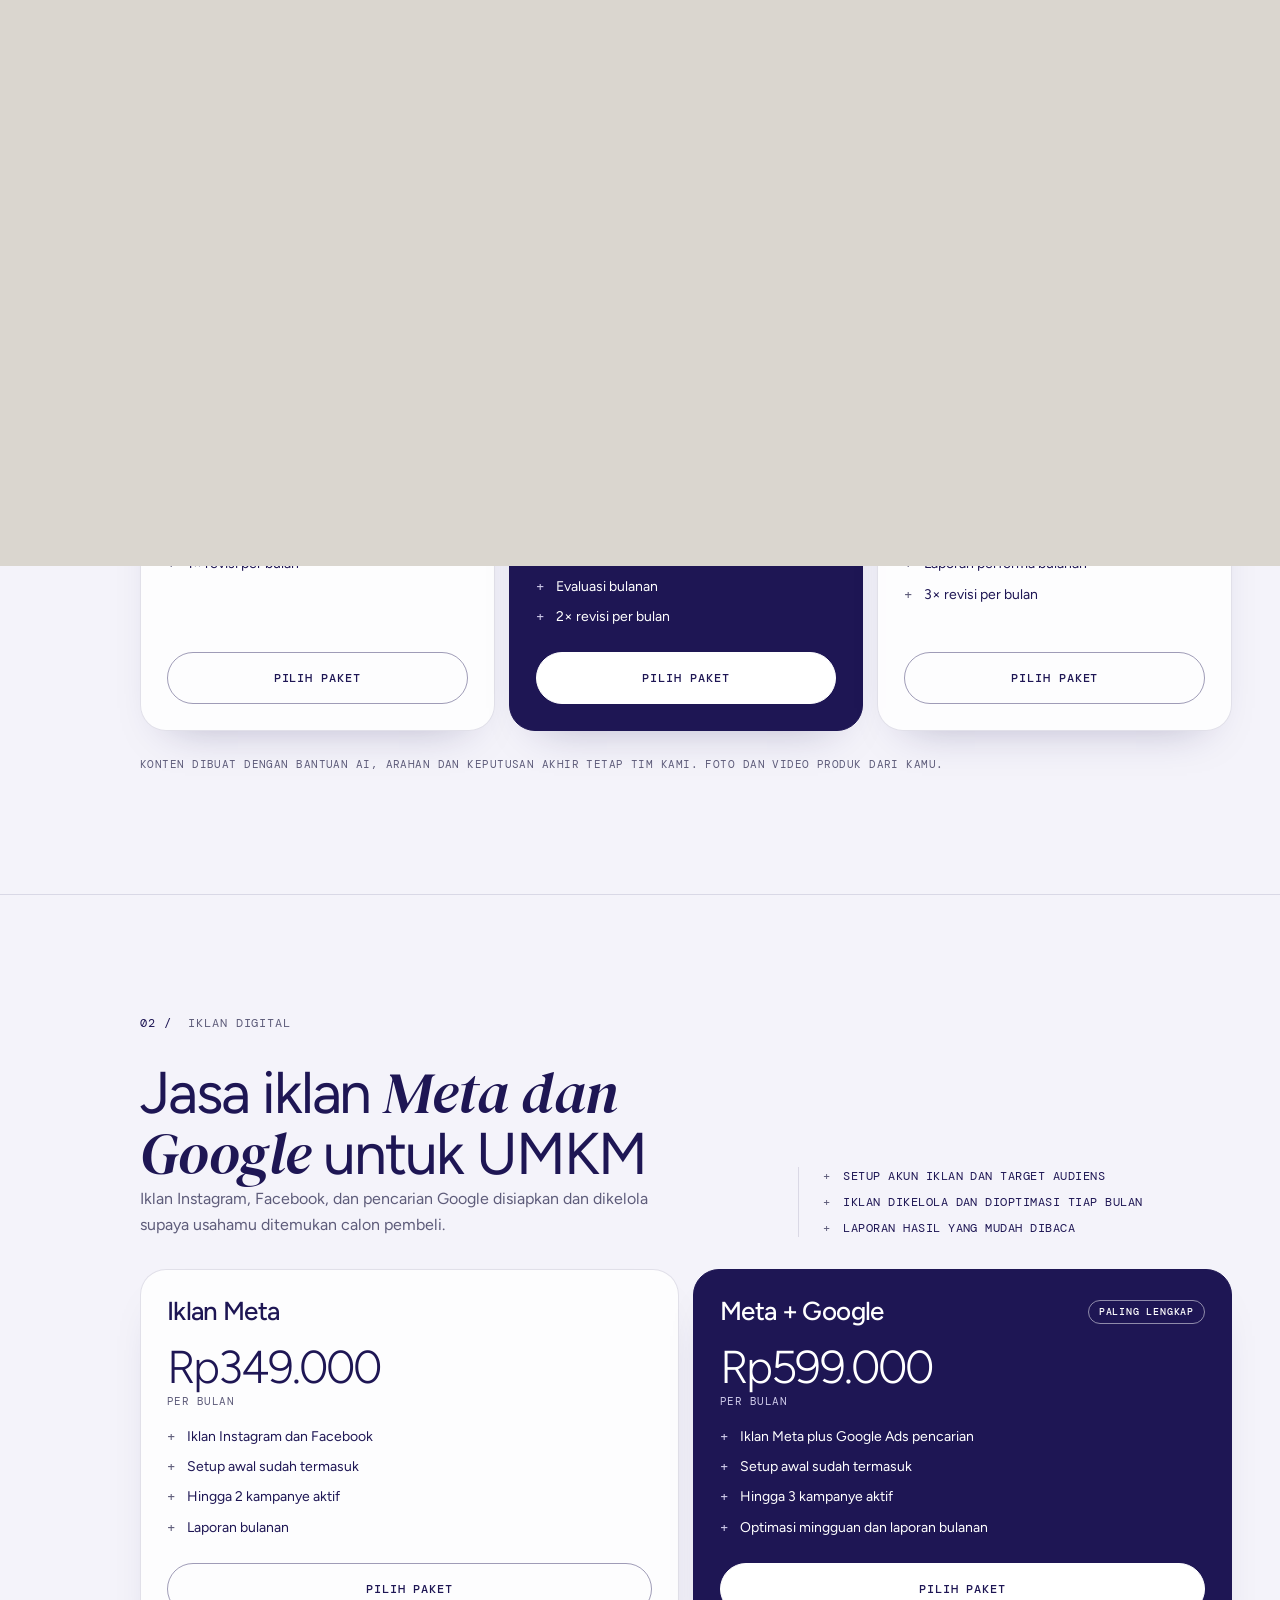
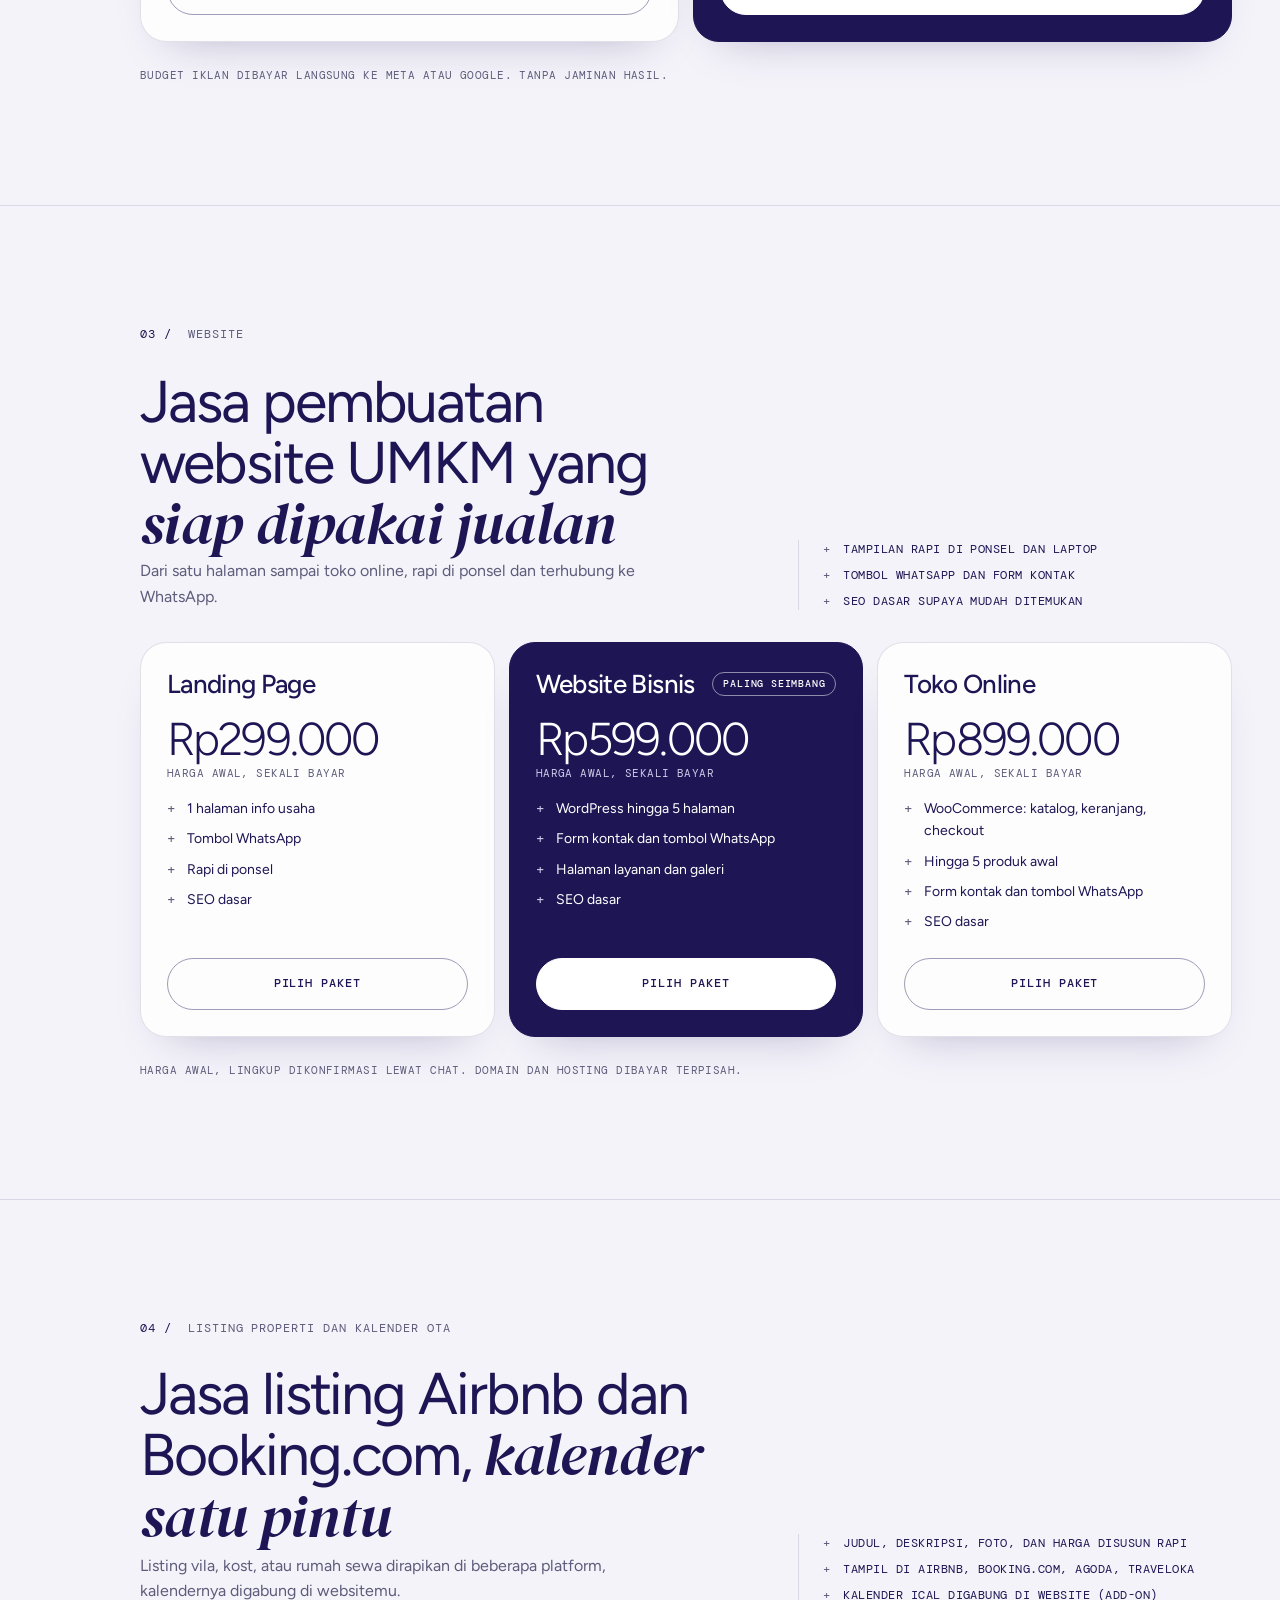
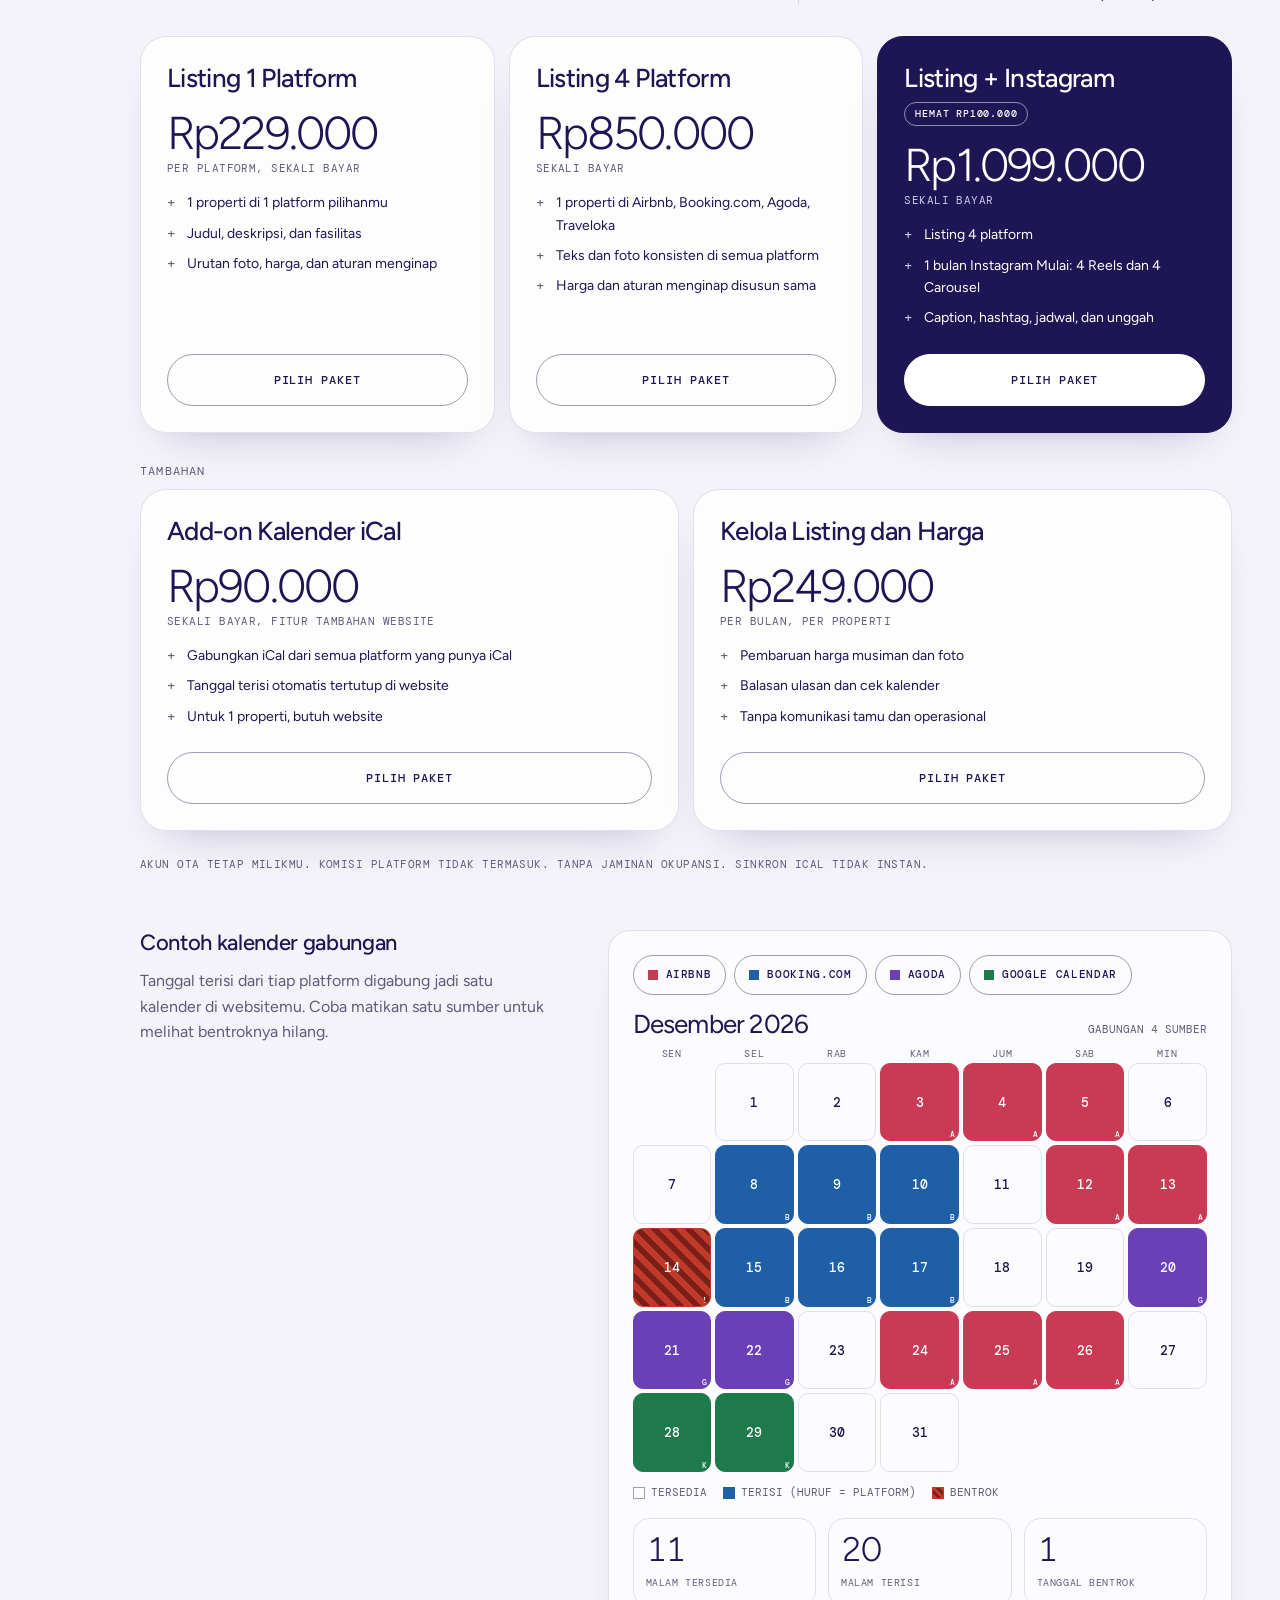
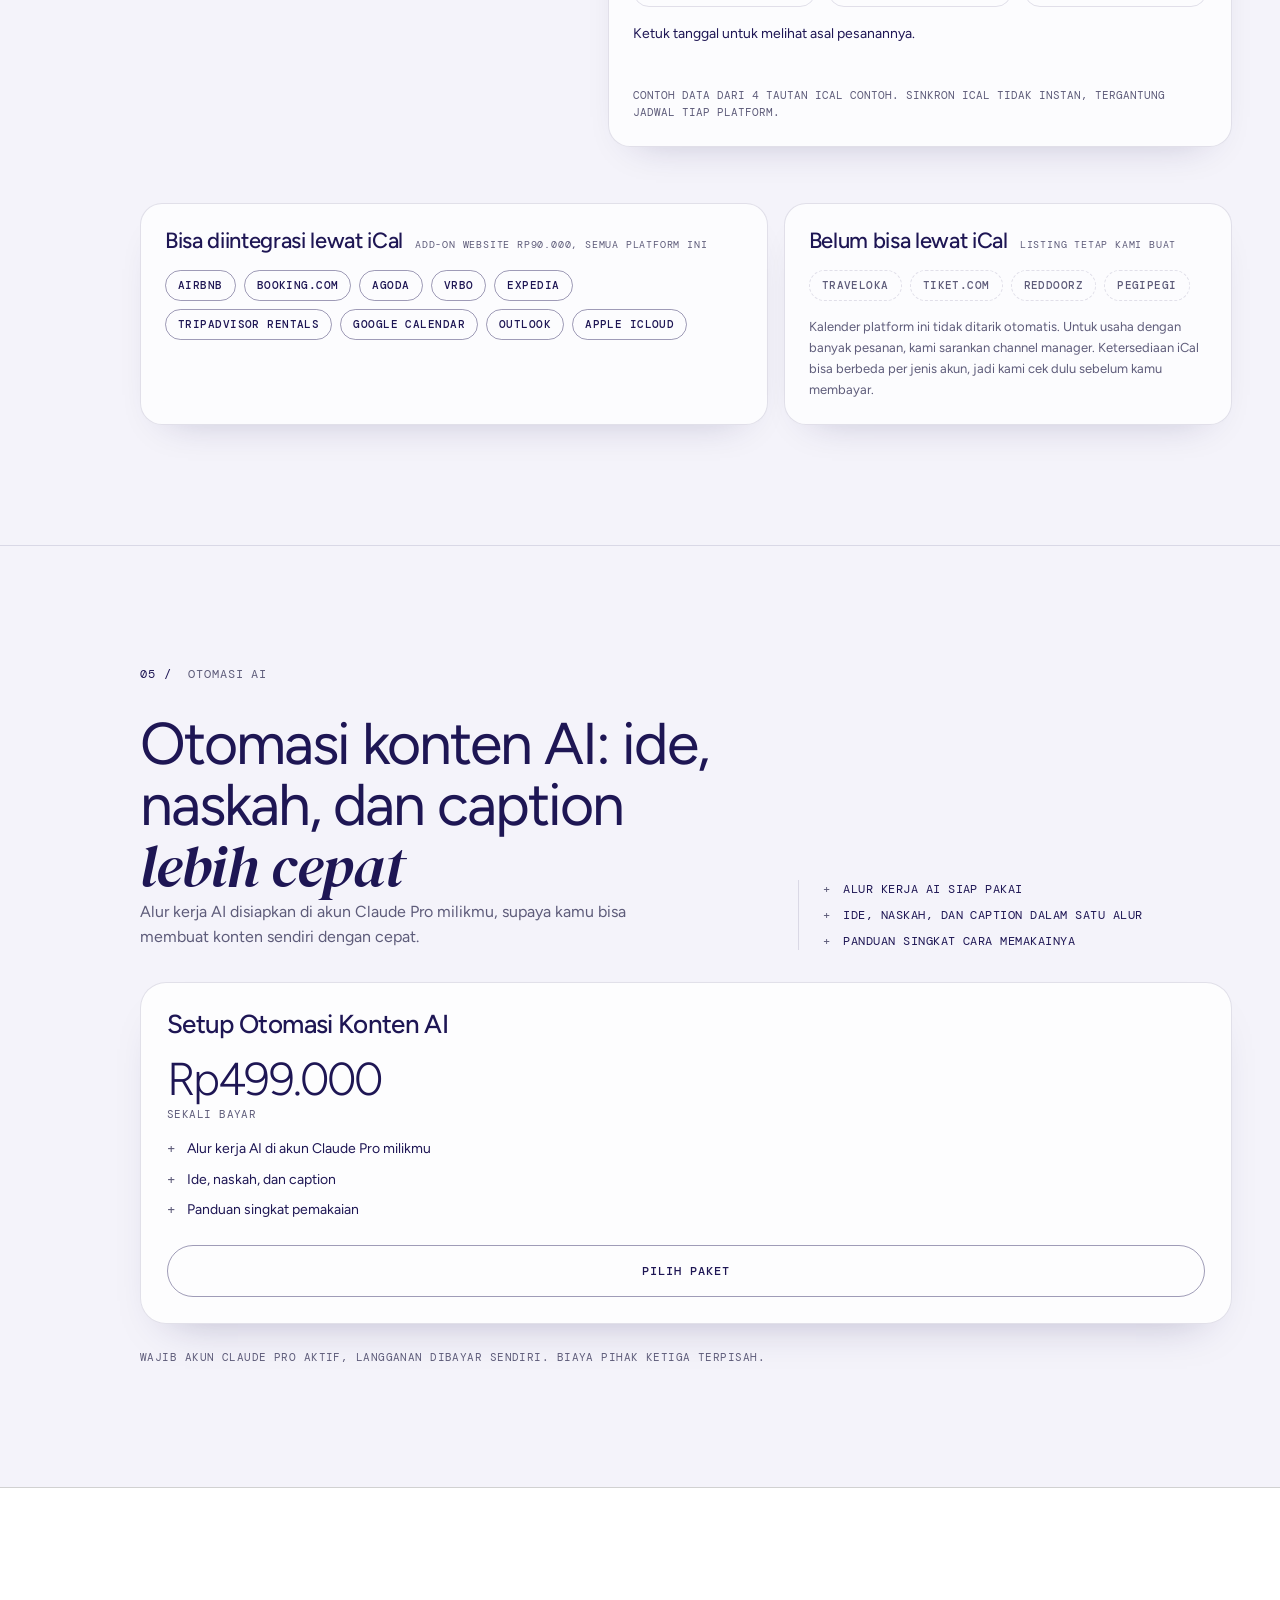
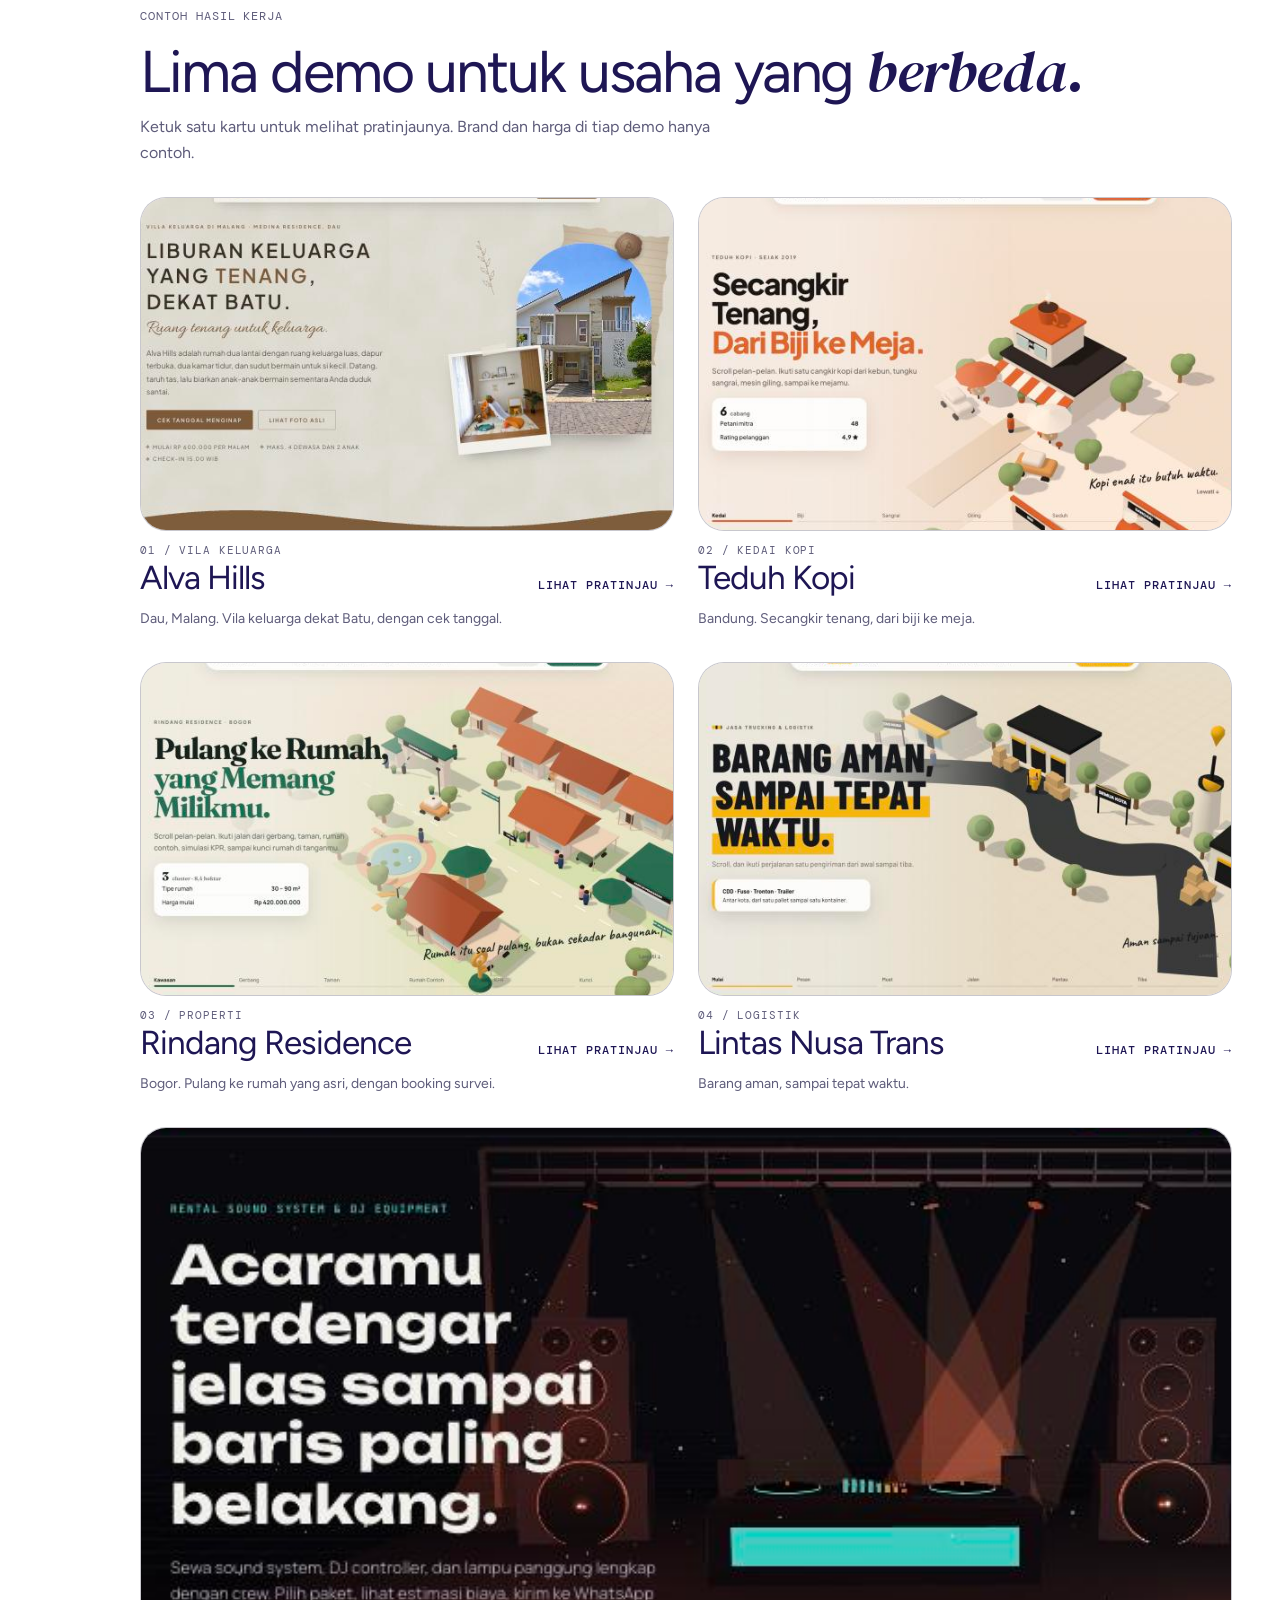
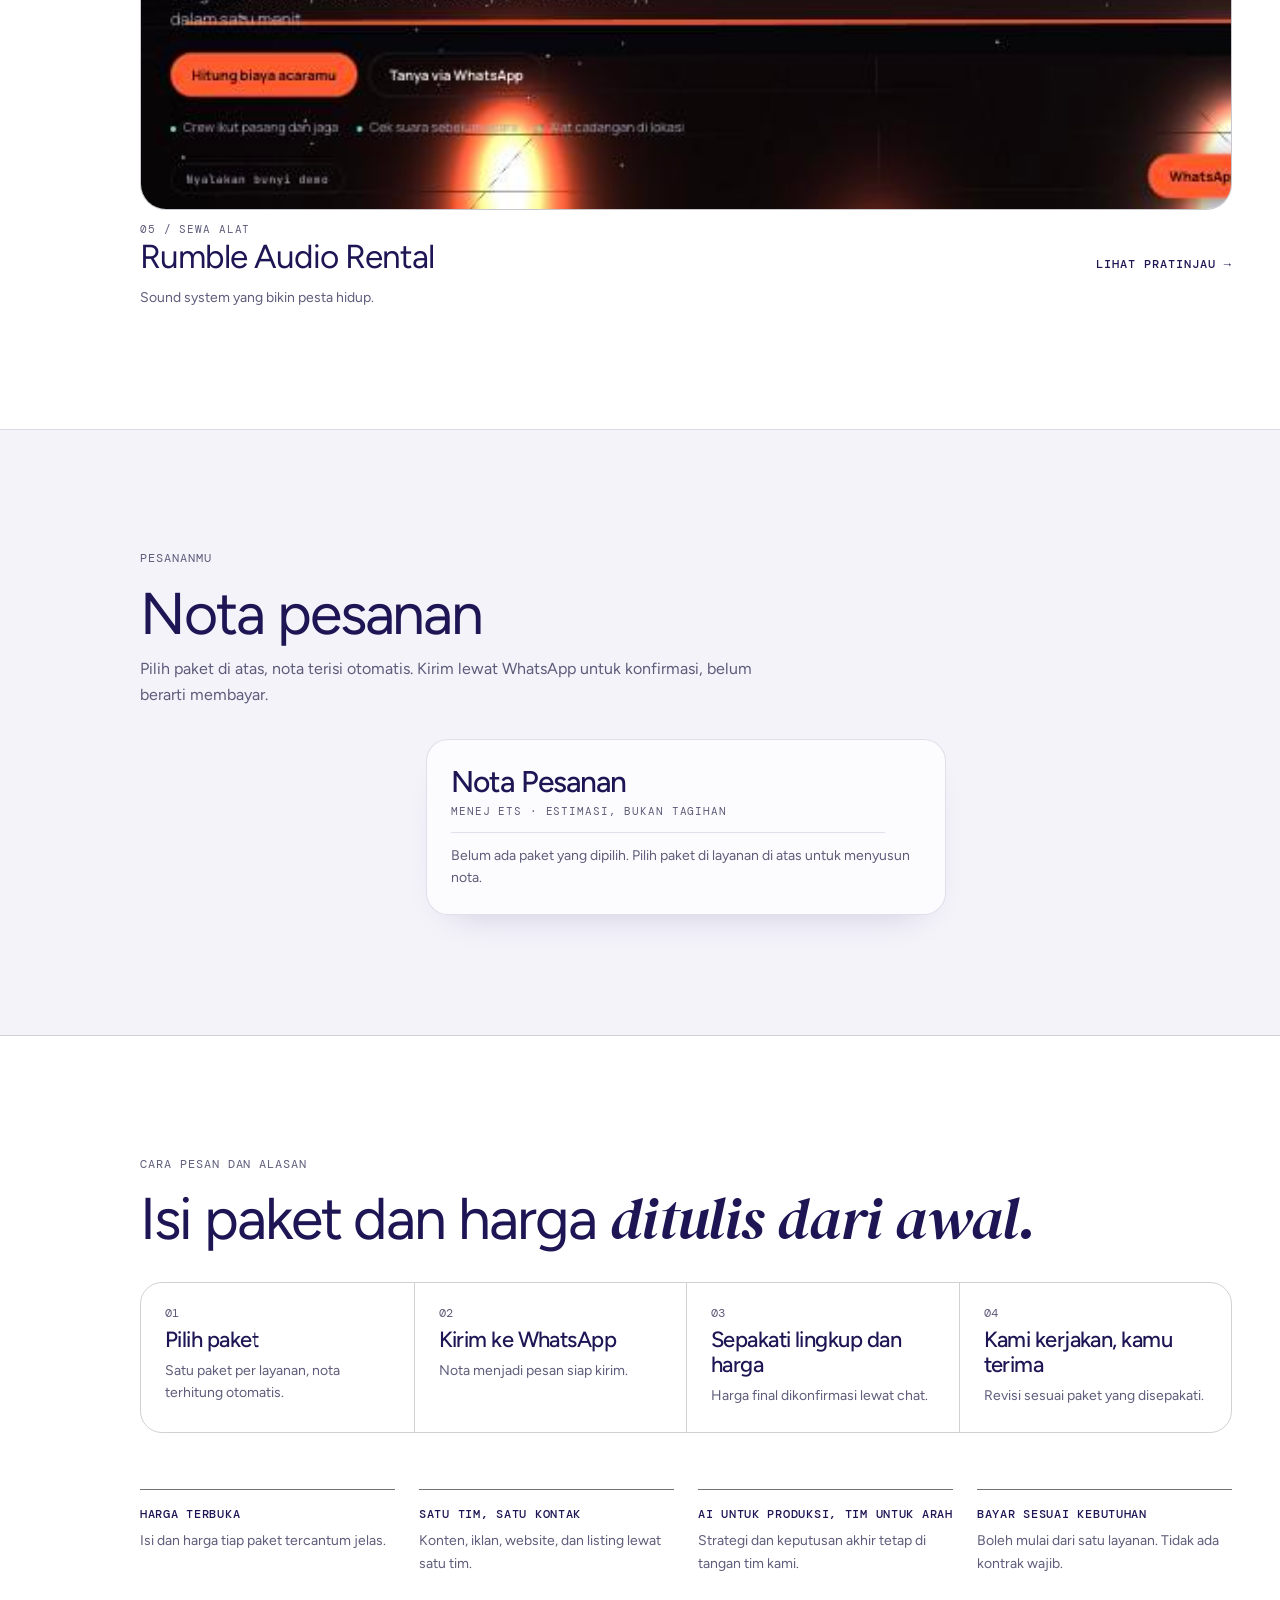
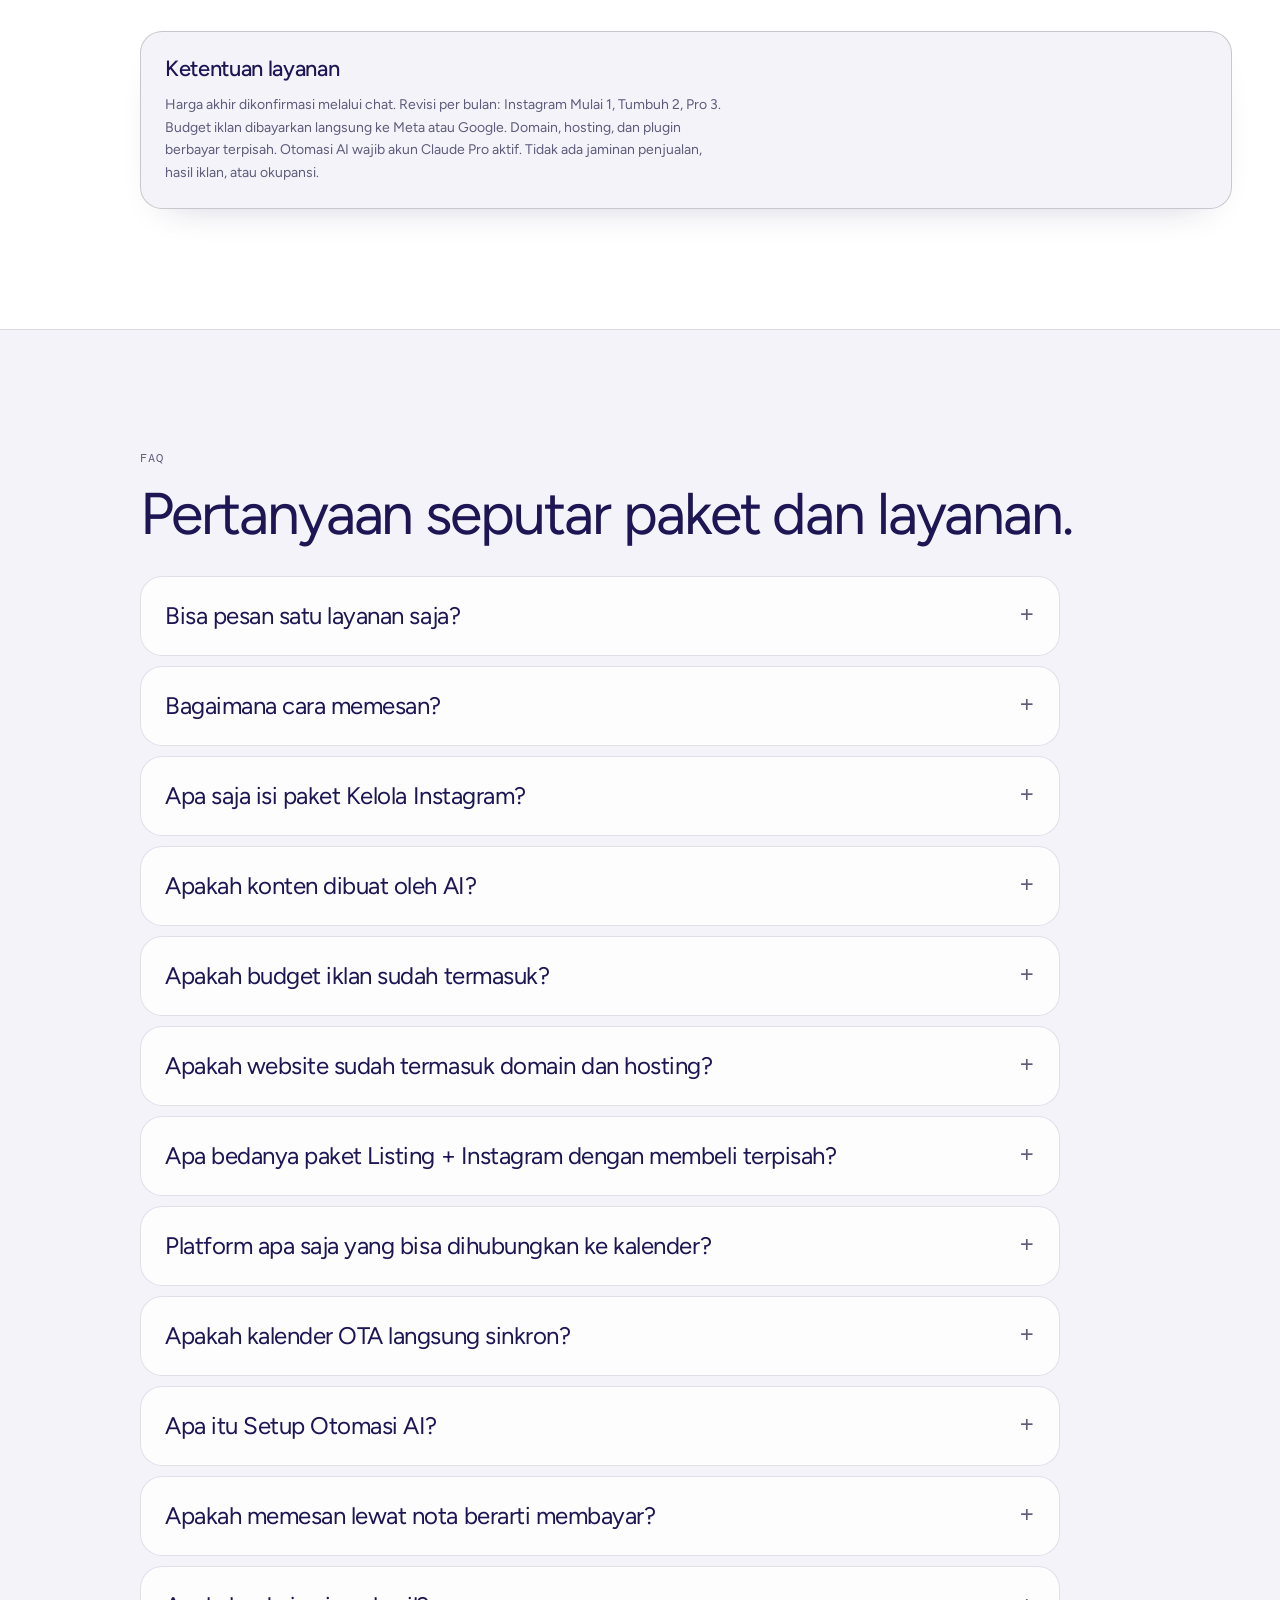
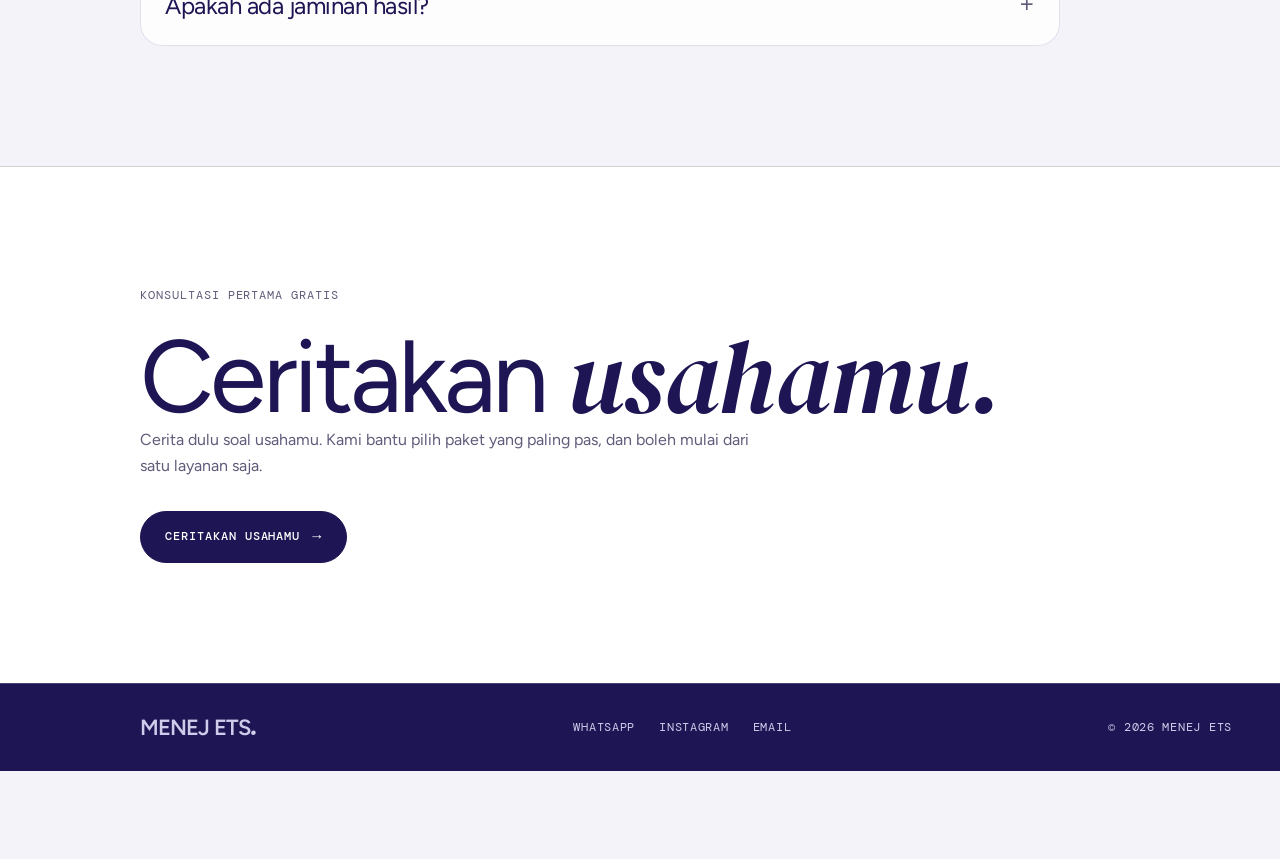
==== commit fdeeb823: "Hapus ponsel 3D di hero; kata raksasa jadi visual utama Co-Authored-By: Claude Sonnet 5.5 <noreply@a" ====
--- a/index.html
+++ b/index.html
@@ -62,11 +62,6 @@
         </div>
       </div>
       <div class="hero__ghost" aria-hidden="true" data-par="-.22"><span>menej</span><span>ets</span></div>
-      <div class="phone-stage" id="phone-stage" aria-hidden="true">
-        <div class="phone-loader" role="status"><span></span>Memuat tampilan</div>
-        <canvas id="phone-canvas"></canvas>
-        <div class="phone-static"><div class="phone-static__screen"><i></i><i></i><i></i><i></i></div></div>
-      </div>
     </div>
     <div class="hero__cards">
       <a class="gcard gcard--stat" href="#instagram" data-par=".08"><small>Layanan</small><b class="num">5</b><span>Paket dengan isi dan harga tertulis</span><i class="gcard__go" aria-hidden="true">↗</i></a>
--- a/assets/site.css
+++ b/assets/site.css
@@ -109,21 +109,7 @@
 .trace b { flex: none; width: 5px; height: 22px; background: #fff; }
 @keyframes draw { from { transform: scaleX(0); } }
 
-.phone-stage { position: relative; min-height: 420px; align-self: stretch; }
-.phone-stage canvas { position: absolute; inset: 0; width: 100%; height: 100%; opacity: 0; transition: opacity .8s var(--ease); }
-.phone-stage.is-ready canvas { opacity: 1; }
-.phone-loader { position: absolute; inset: 0; display: grid; place-content: center; justify-items: center; gap: var(--s3); font: 400 11px/1 var(--mono); letter-spacing: .1em; text-transform: uppercase; color: #A6A6A6; transition: opacity .4s; opacity: 0; visibility: hidden; }
-.phone-loader span { width: 26px; height: 26px; border: 1px solid #A6A6A6; border-top-color: transparent; border-radius: 50%; animation: spin 1s linear infinite; }
-.phone-stage.is-loading .phone-loader { opacity: 1; visibility: visible; }
-.phone-stage.is-loading .phone-static { opacity: 0; visibility: hidden; }
 @keyframes spin { to { transform: rotate(360deg); } }
-.phone-static { position: absolute; inset: 0; display: grid; place-items: center; }
-.phone-stage.is-ready .phone-static { opacity: 0; visibility: hidden; }
-.phone-static__screen { width: 38%; max-width: 210px; aspect-ratio: 9 / 18.5; background: #E8E8E8; padding: 10px; display: grid; grid-template-columns: 1fr 1fr; grid-auto-rows: 1fr; gap: 6px; transform: rotateY(-22deg) rotateX(6deg); box-shadow: 0 40px 60px -30px rgba(255, 255, 255, .18); }
-.phone-static__screen i { background: #1A1A1A; }
-.phone-static__screen i:nth-child(2) { background: #8A8A8A; }
-.phone-static__screen i:nth-child(3) { background: #FFFFFF; border: 1px solid #C8C8C8; }
-.phone-static__screen i:nth-child(4) { background: #3A3A3A; }
 
 /* ---------- strip layanan dan band ---------- */
 .strip { width: 100%; display: grid; grid-template-columns: repeat(5, minmax(0, 1fr)); border-block: 1px solid var(--line); }
@@ -286,7 +272,6 @@
   .hero__grid, .band__in, .svc__head, .cal-demo, .platforms { grid-template-columns: minmax(0, 1fr); }
   .hero__grid { min-height: 0; }
   .hero__text { order: 1; }
-  .phone-stage { min-height: 340px; order: 0; margin-top: var(--s5); }
   .svc__head { align-items: start; }
   .gets { border-left: 0; padding-left: 0; }
   .strip { grid-template-columns: repeat(2, minmax(0, 1fr)); }
--- a/assets/shell.css
+++ b/assets/shell.css
@@ -75,8 +75,8 @@
 
 /* ---------- hero: kata raksasa transparan, kartu kaca melayang ---------- */
 .hero__grid { position: relative; }
-.hero__text, .phone-stage { position: relative; z-index: 1; }
-.hero__ghost { position: absolute; z-index: 0; right: 0; top: 4%; width: 44%; display: grid; justify-items: center; pointer-events: none; font: 600 clamp(100px, 14.5vw, 230px)/.8 var(--font); letter-spacing: -.06em; text-align: center; color: transparent; background: linear-gradient(180deg, rgba(255, 255, 255, .92), rgba(255, 255, 255, .18) 88%); -webkit-background-clip: text; background-clip: text; will-change: translate; user-select: none; }
+.hero__text { position: relative; z-index: 1; }
+.hero__ghost { position: absolute; z-index: 0; right: 0; top: 0; bottom: 0; width: 46%; align-content: center; display: grid; justify-items: center; pointer-events: none; font: 600 clamp(100px, 12.4vw, 200px)/.8 var(--font); letter-spacing: -.06em; text-align: center; color: transparent; background: linear-gradient(180deg, rgba(255, 255, 255, .92), rgba(255, 255, 255, .18) 88%); -webkit-background-clip: text; background-clip: text; will-change: translate; user-select: none; }
 .hero__ghost span:last-child { font-family: var(--serif); font-style: italic; font-weight: 400; letter-spacing: -.02em; }
 .hero { overflow: clip; }
 h1 { font-size: clamp(40px, 5.2vw, 84px); }
@@ -101,7 +101,7 @@
   .gcard--stat b { font-size: 42px; }
   .gcard--karya { grid-template-columns: minmax(0, 1fr); align-content: end; padding-right: 14px; }
   .gcard--karya img { width: 100%; height: 56px; }
-  .hero__ghost { width: 100%; top: 2%; }
+  .hero__ghost { width: 100%; top: 0; bottom: auto; height: 46%; align-content: start; padding-top: 70px; }
   .hero { padding-left: 0; }
 }
 
@@ -163,9 +163,6 @@
 .trace u { background: rgba(30, 22, 84, .5); }
 .trace u::after { border-color: var(--navy); }
 .trace b { background: var(--navy); }
-.phone-loader { color: var(--muted); }
-.phone-loader span { border-color: var(--muted); border-top-color: transparent; }
-.phone-static__screen { background: #fff; box-shadow: 0 40px 60px -30px rgba(30, 22, 84, .5); }
 .btn--primary { color: #fff; }
 .btn--primary:hover { color: var(--ink); }
 .footer { background: var(--navy); }
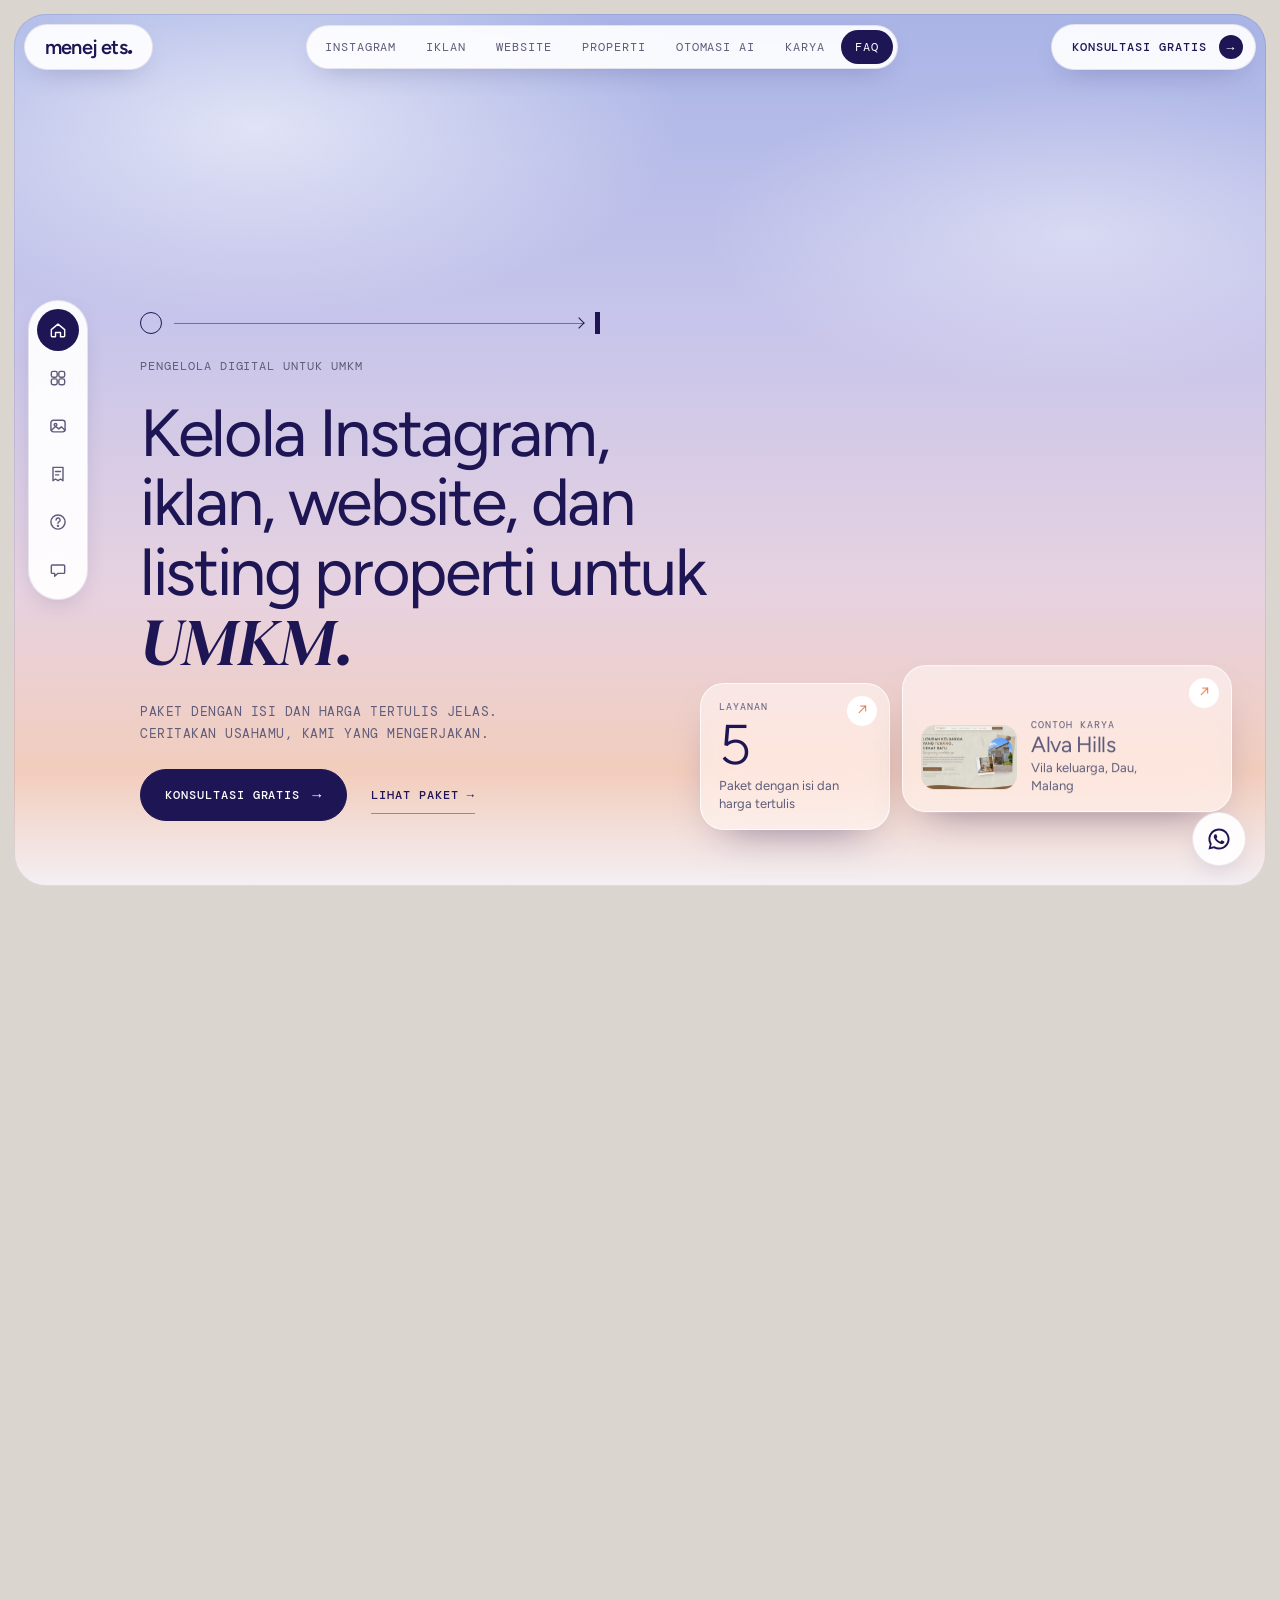
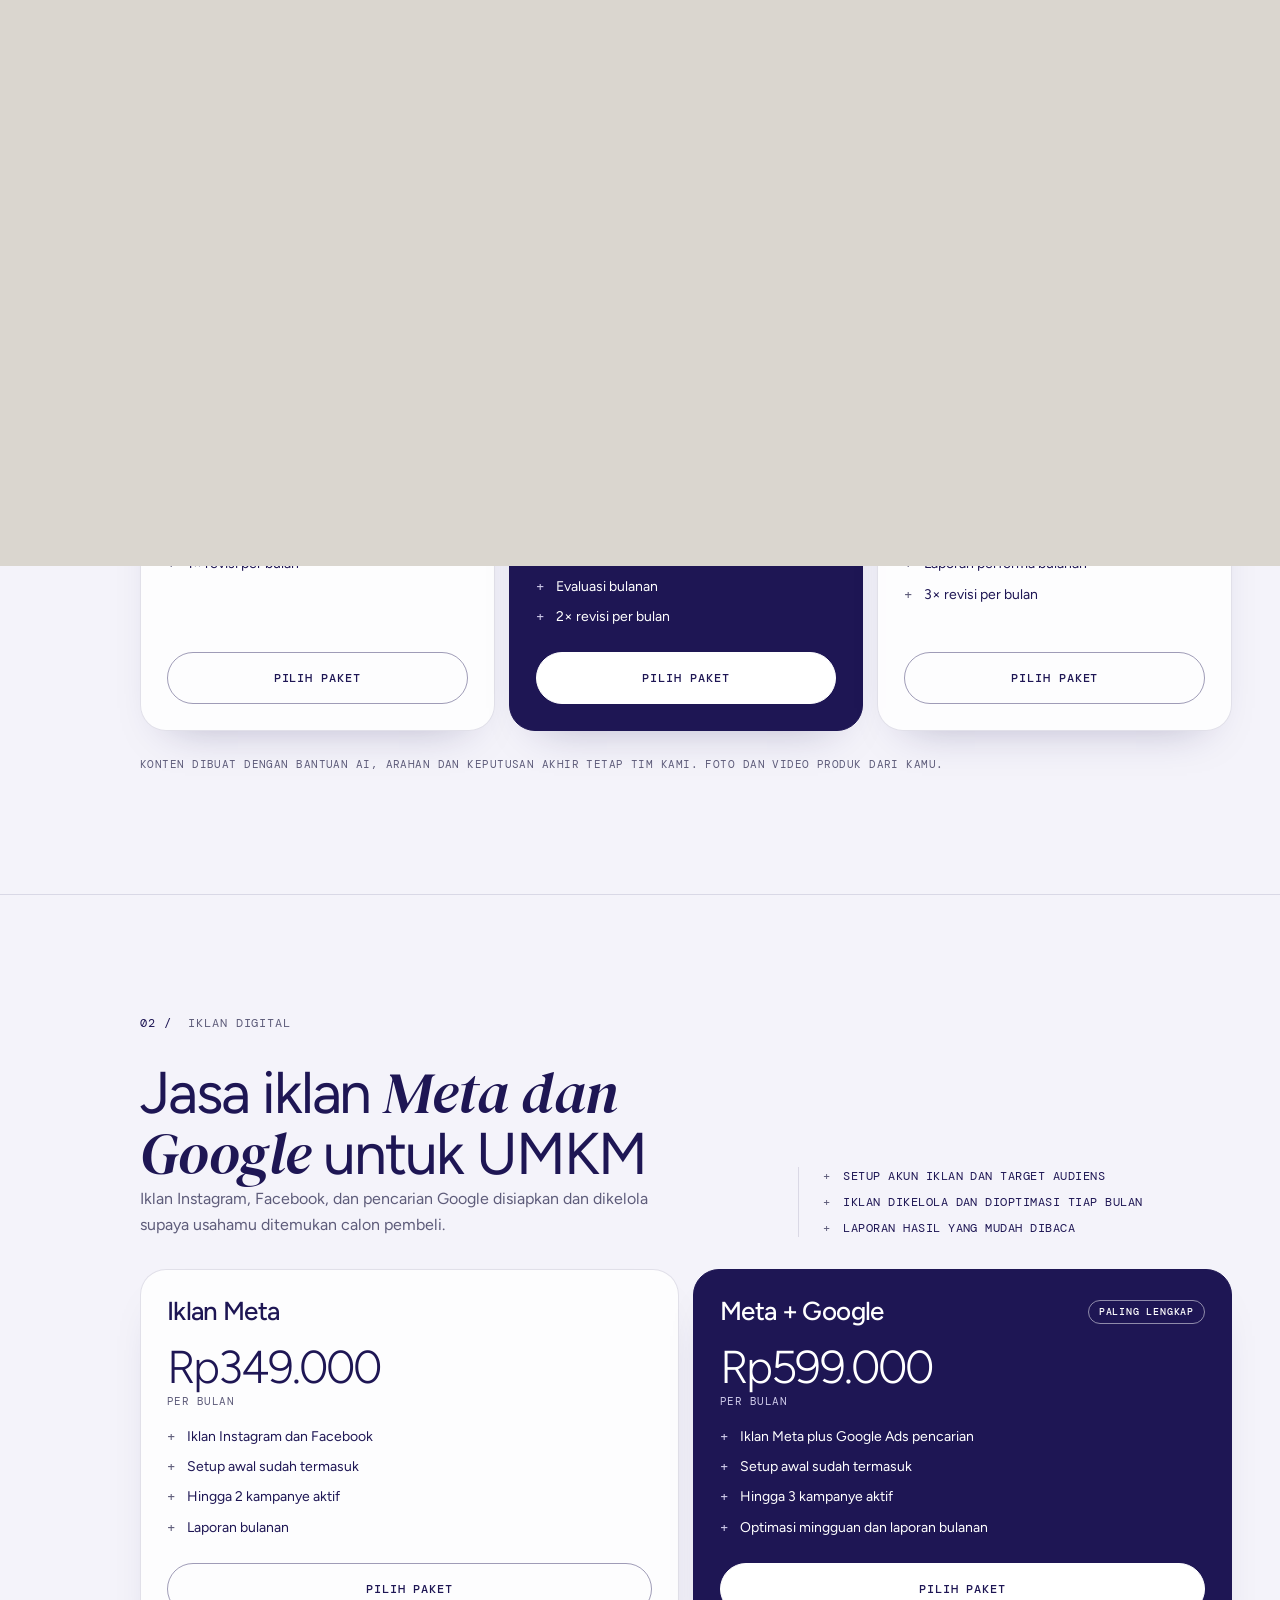
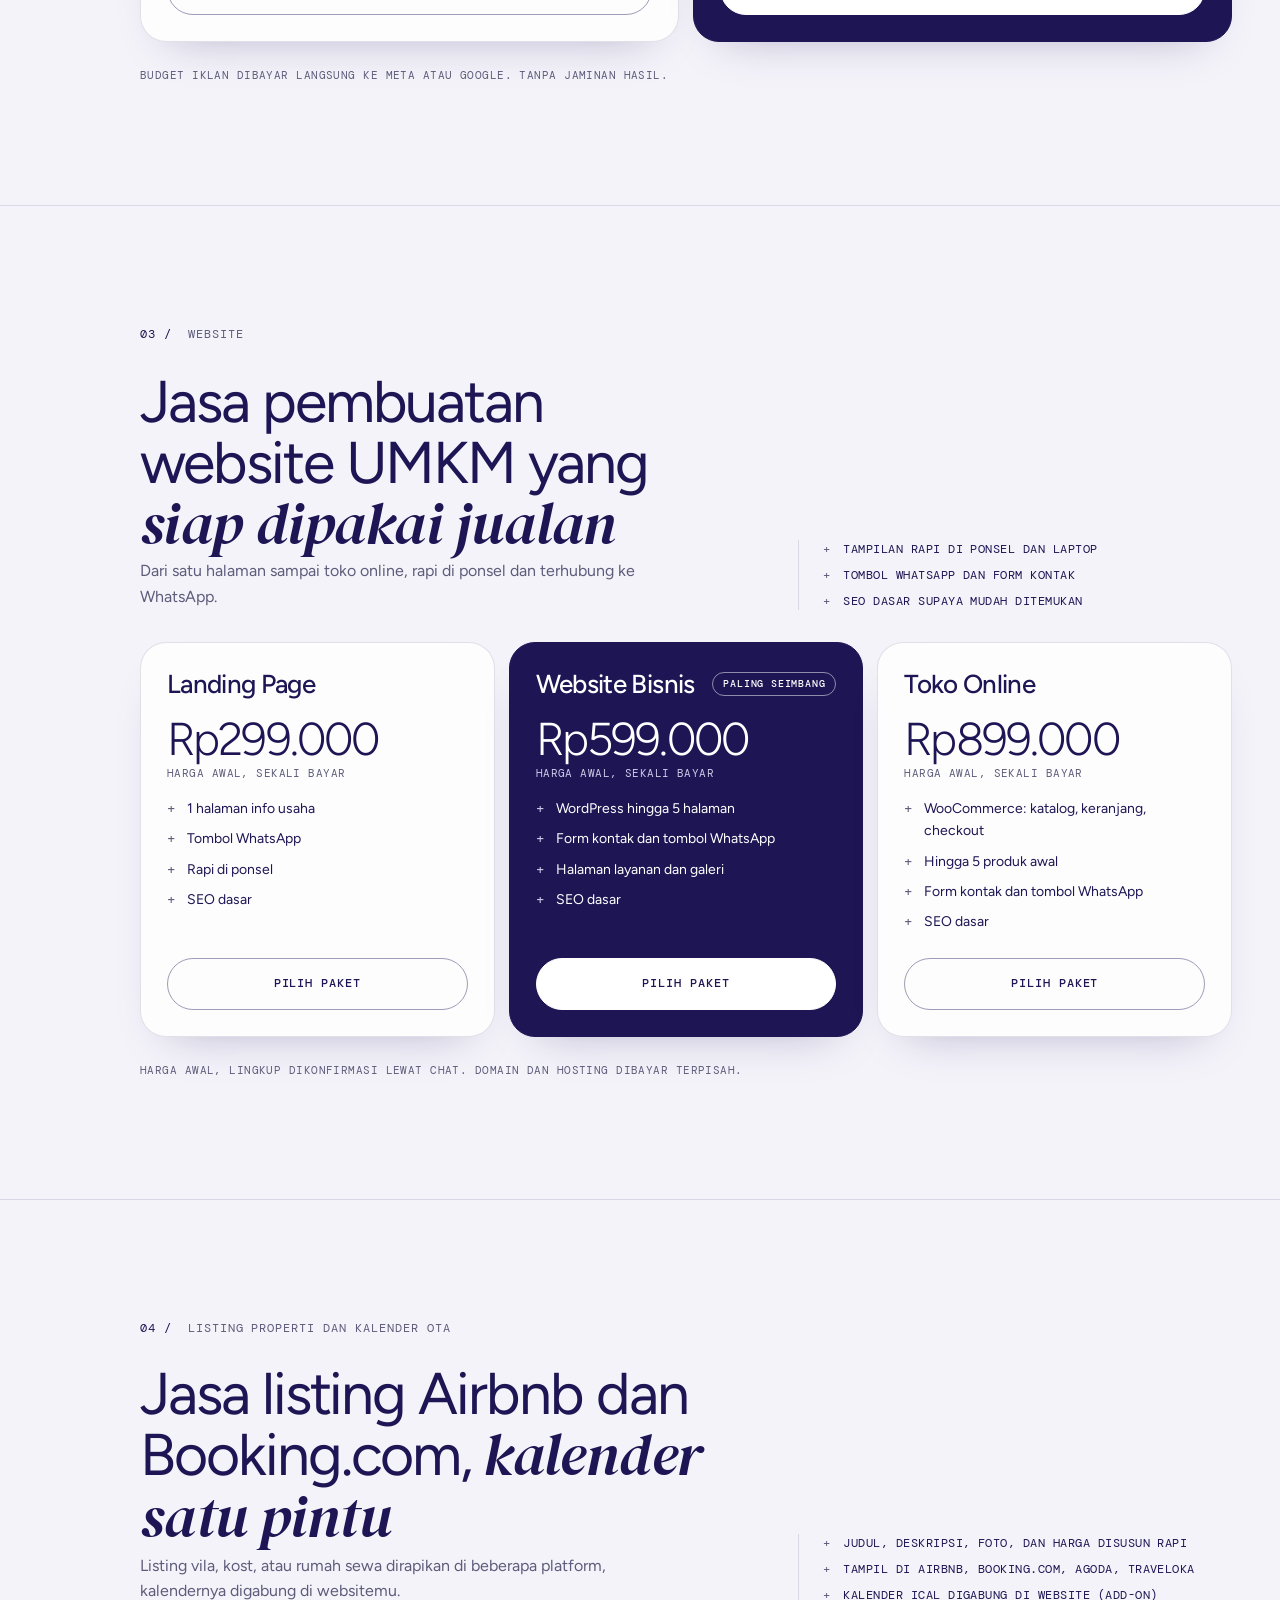
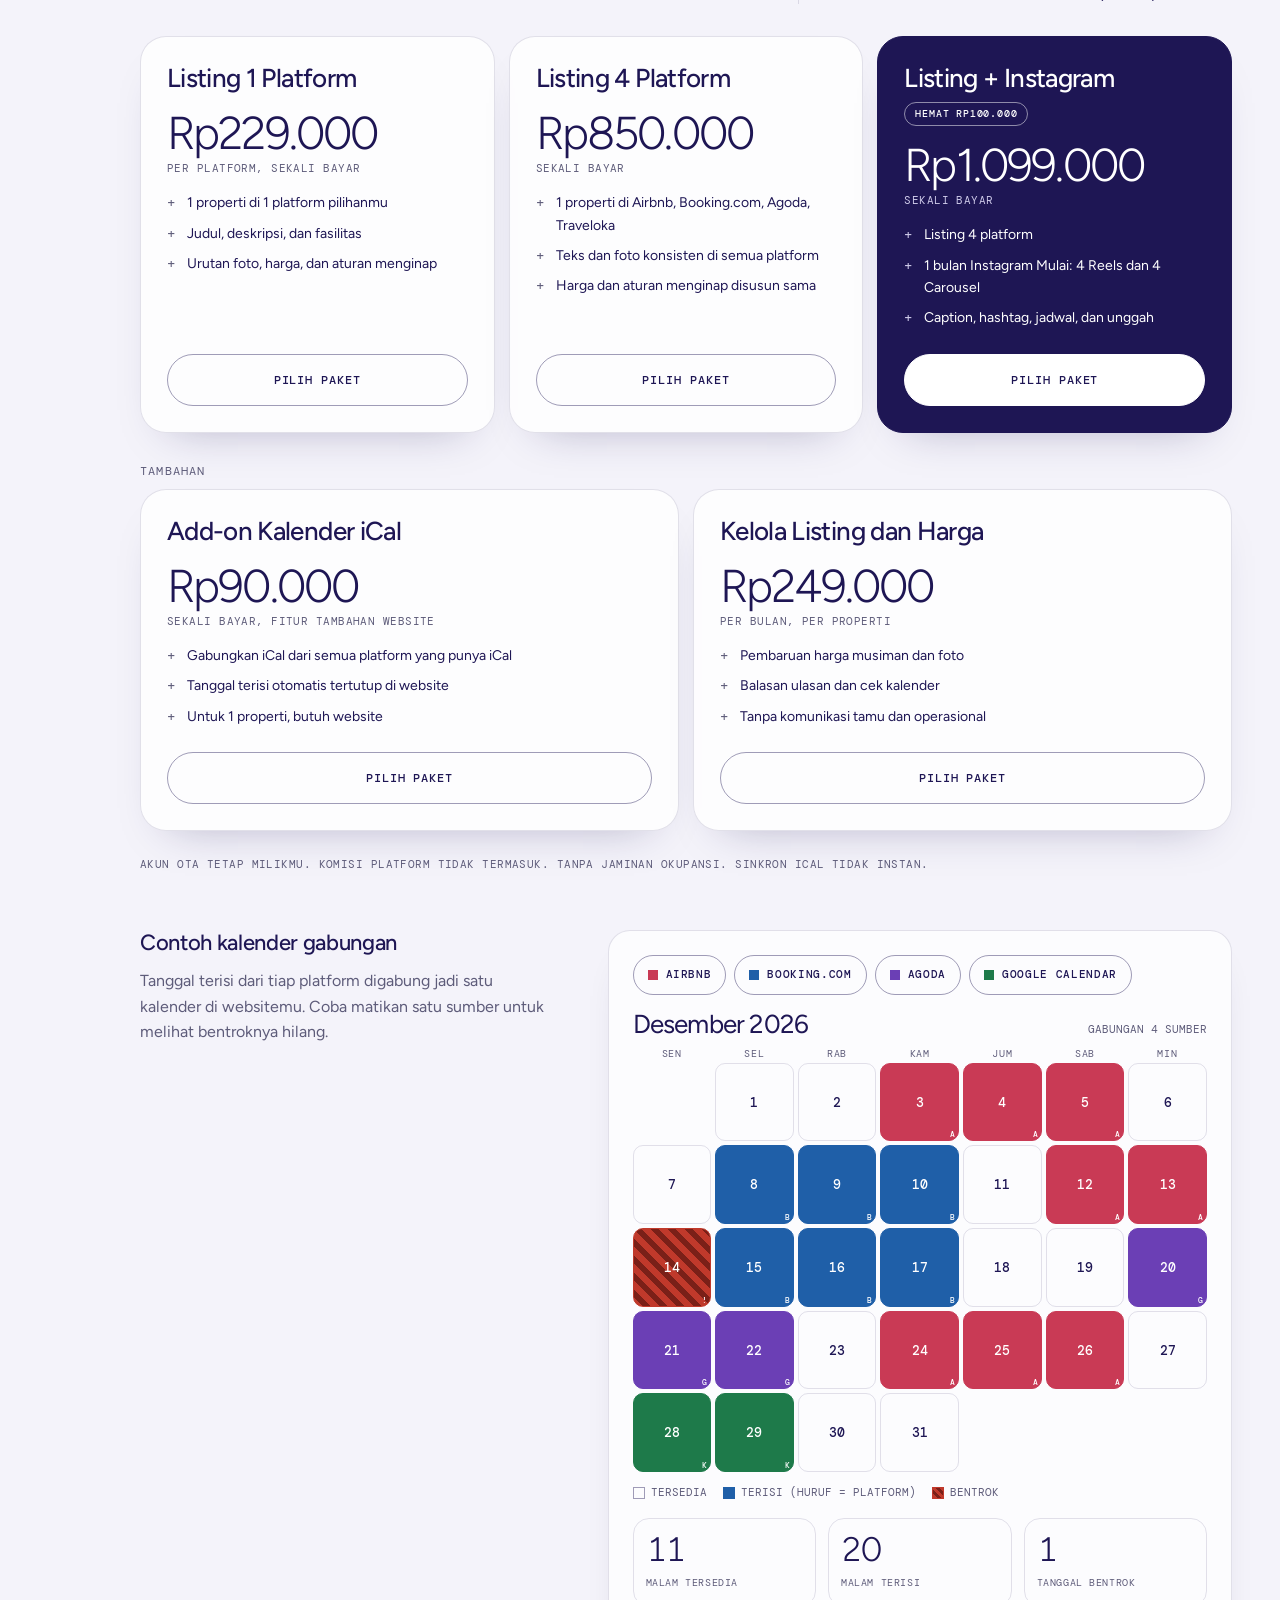
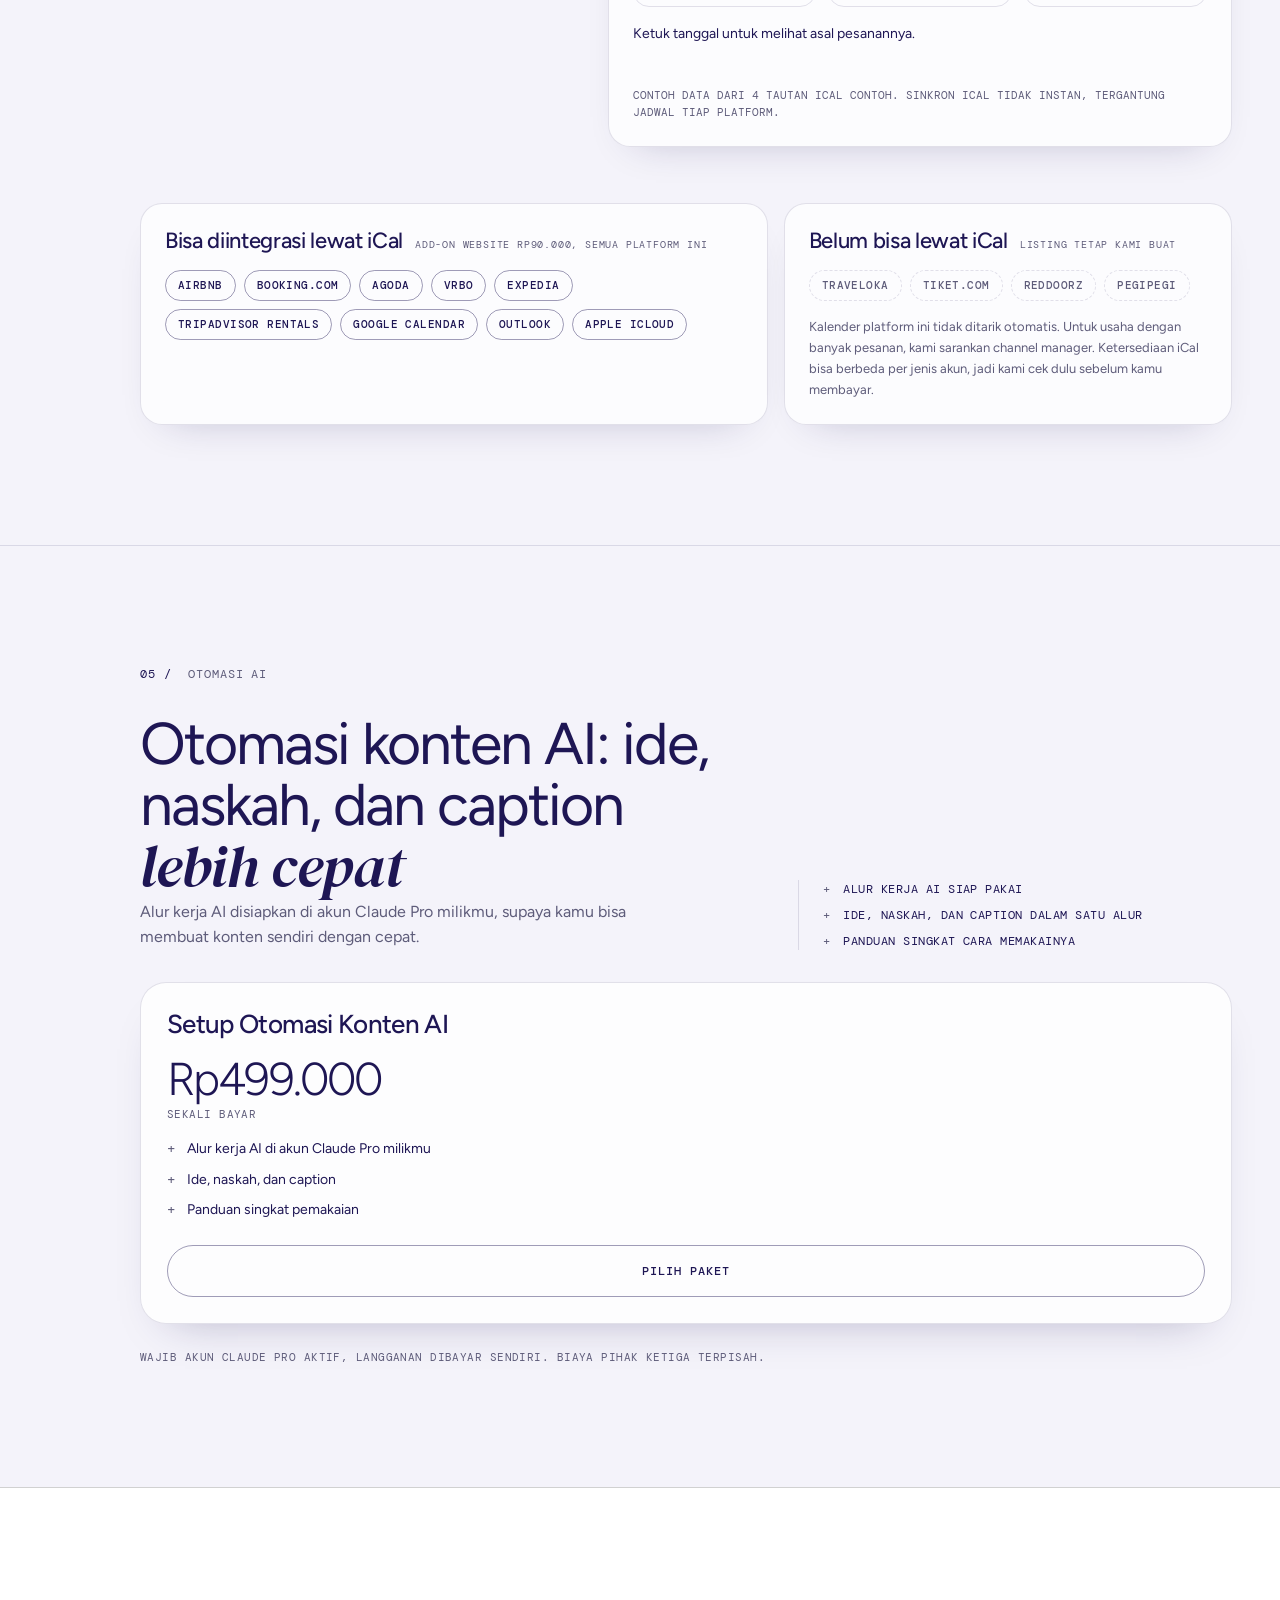
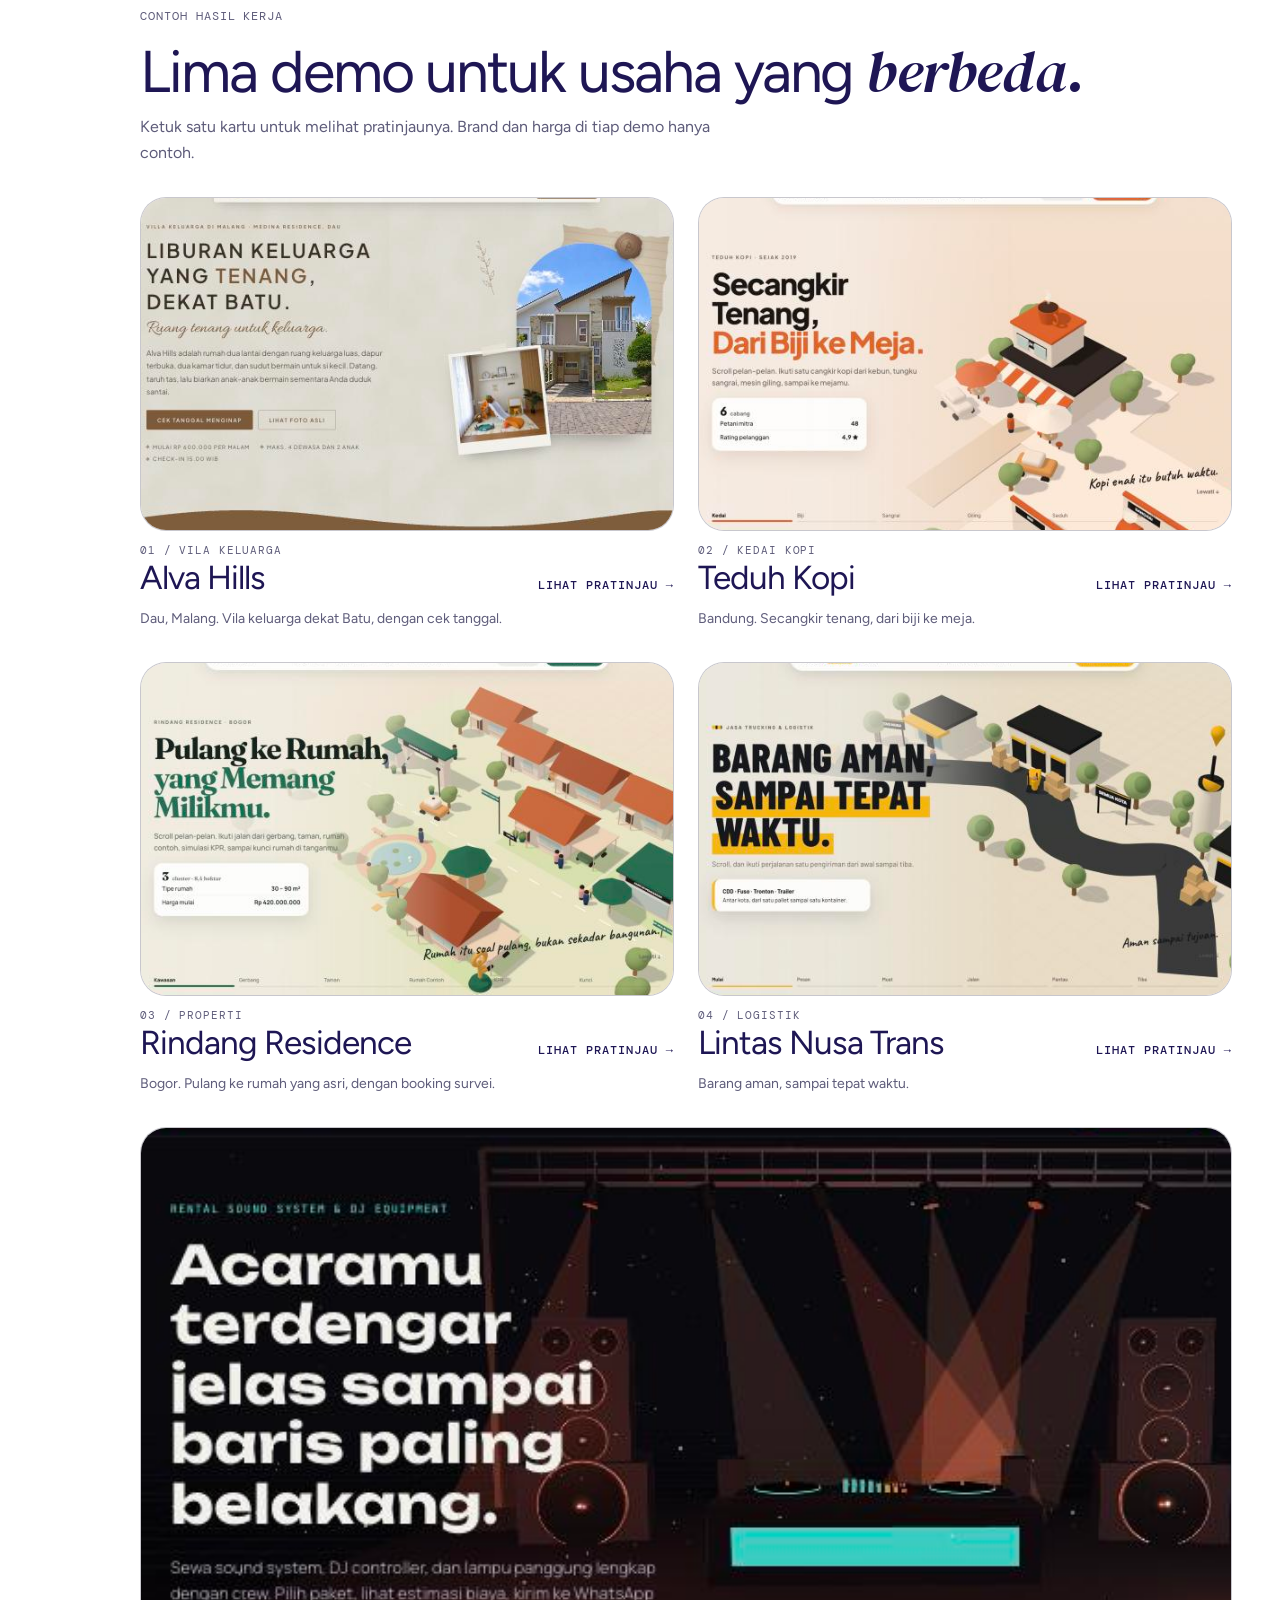
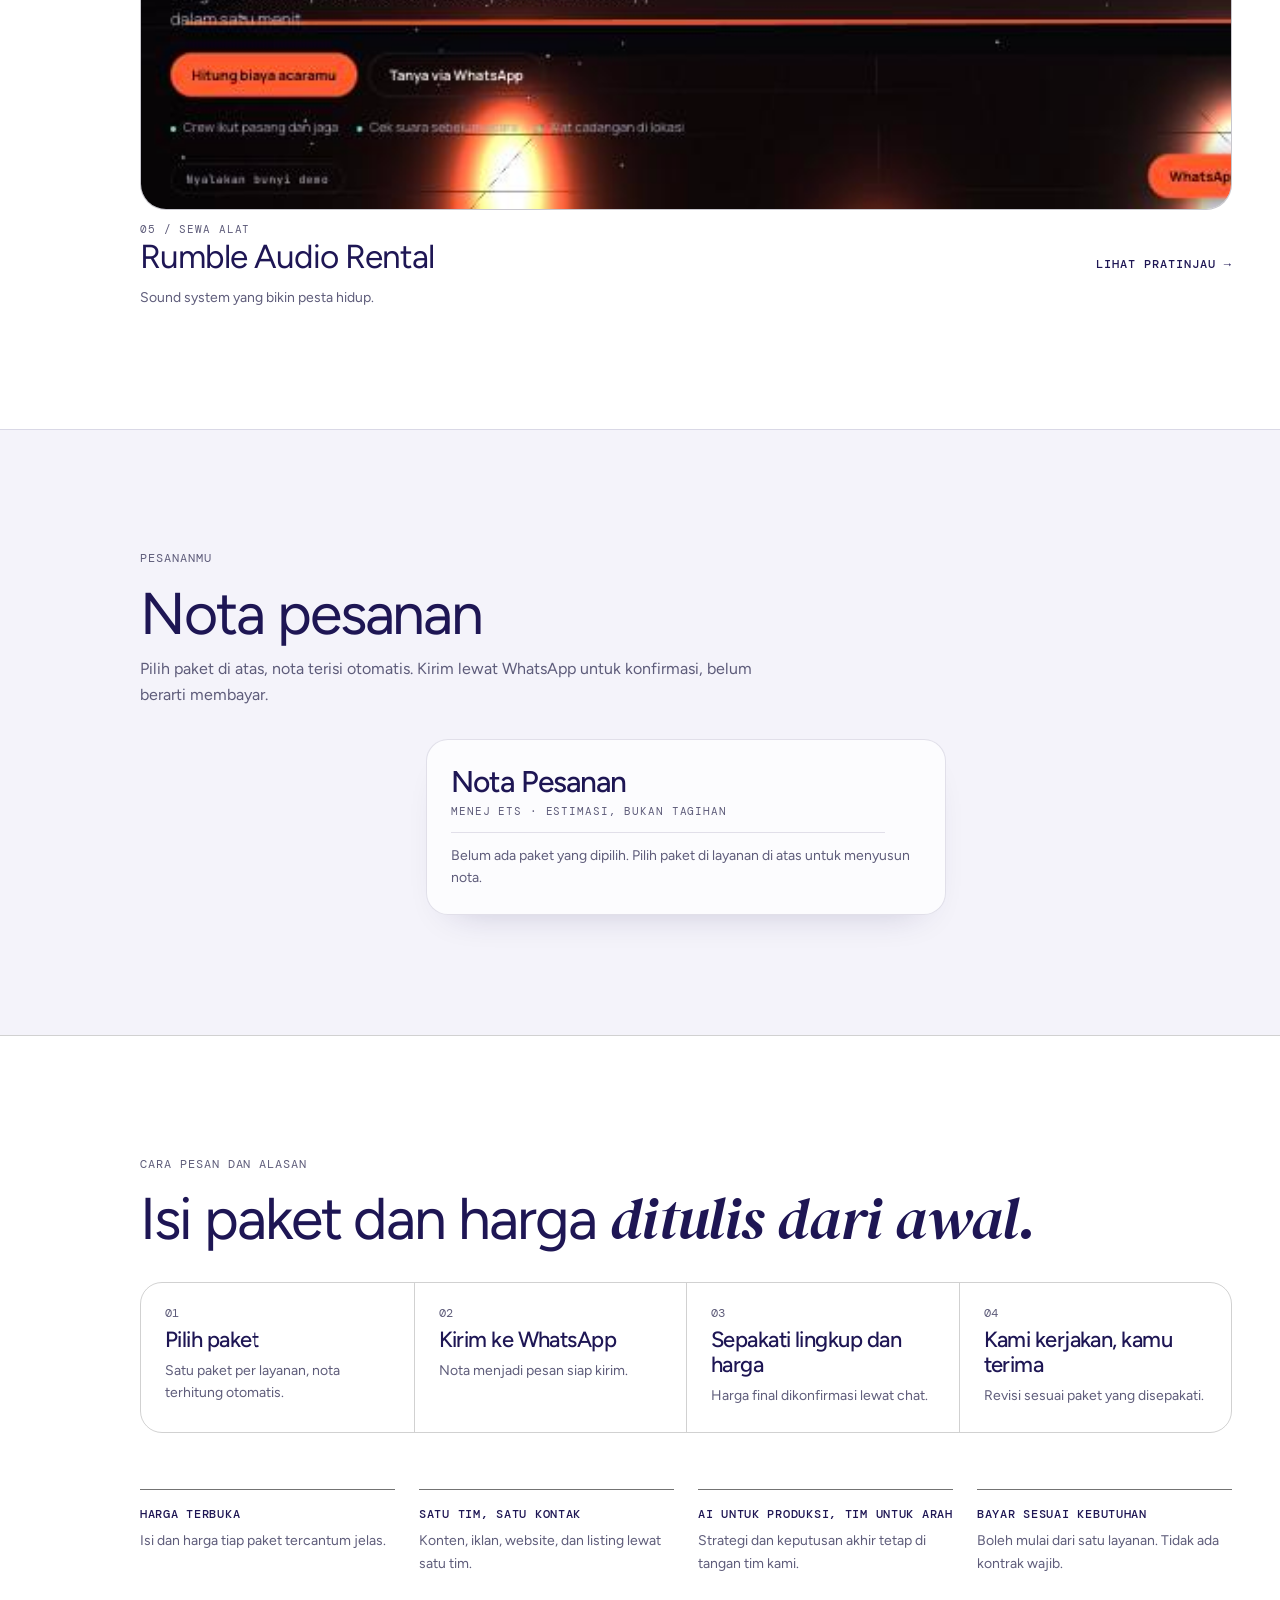
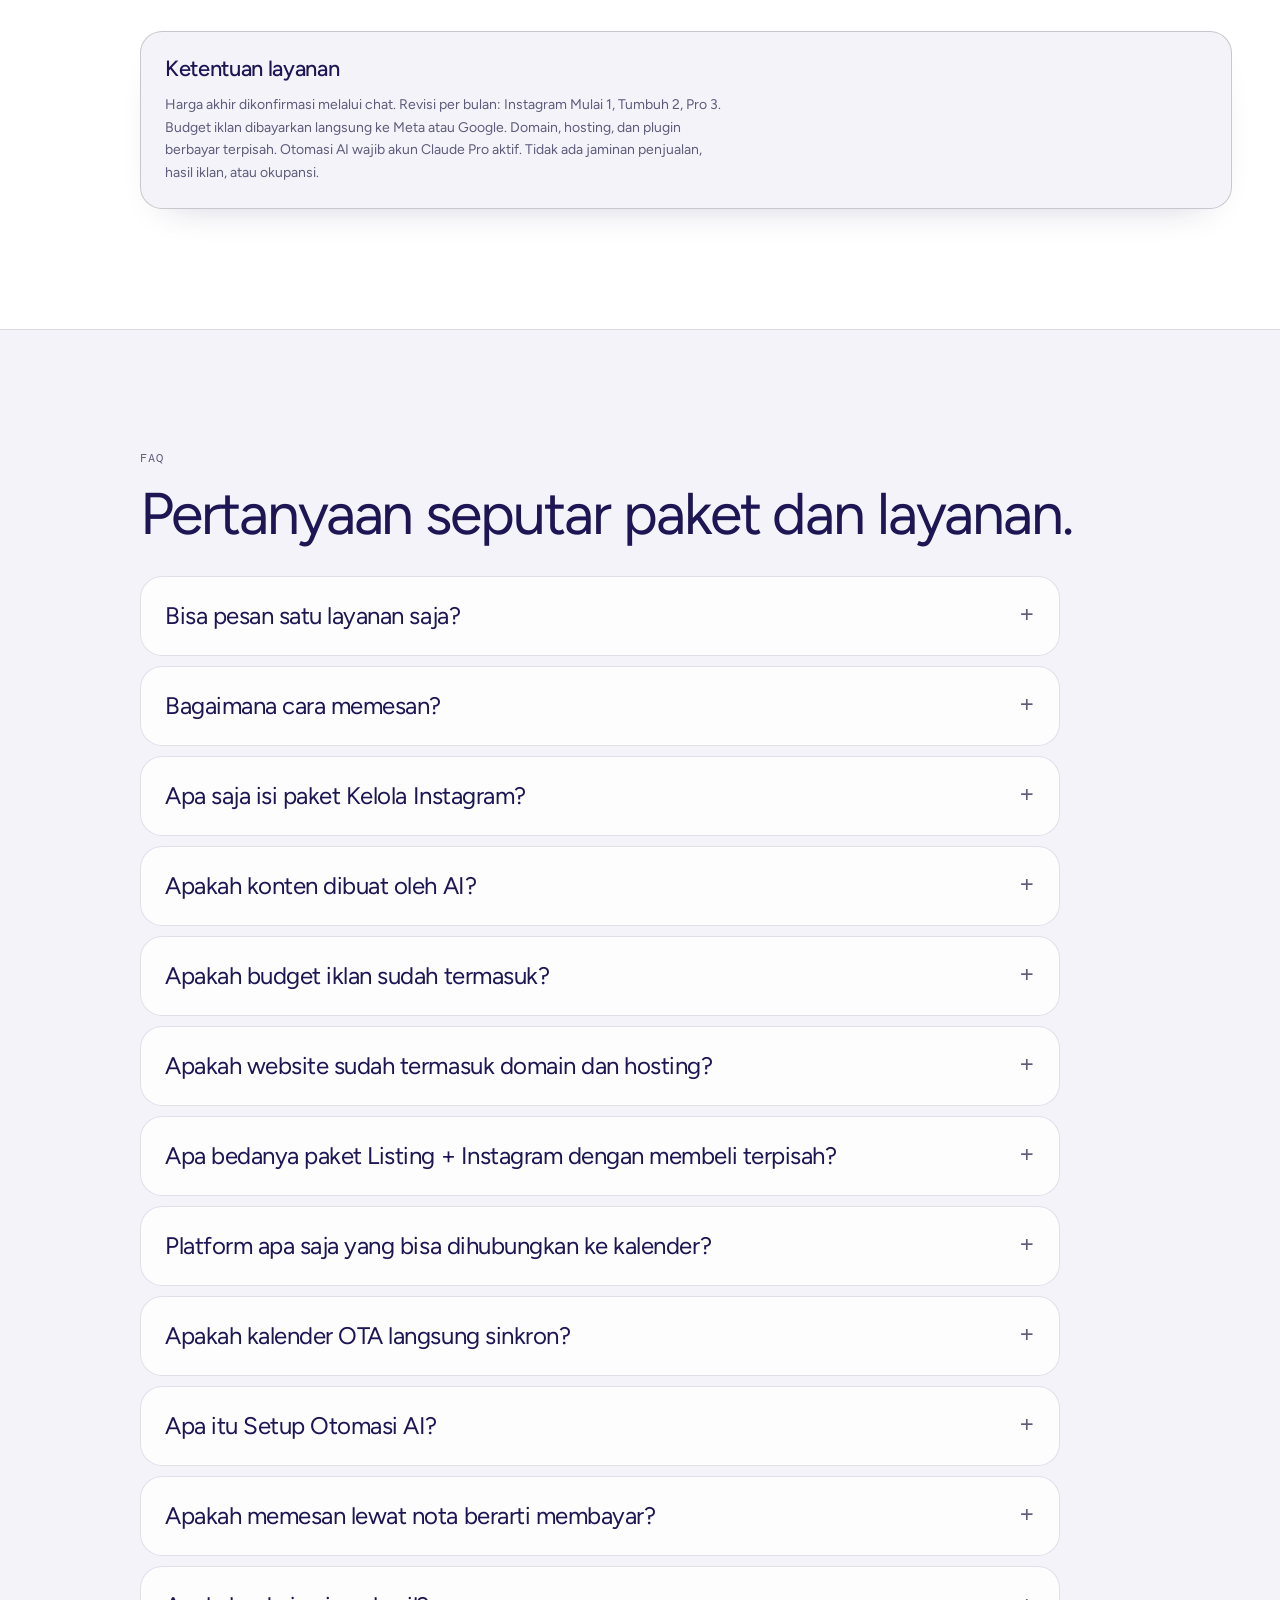
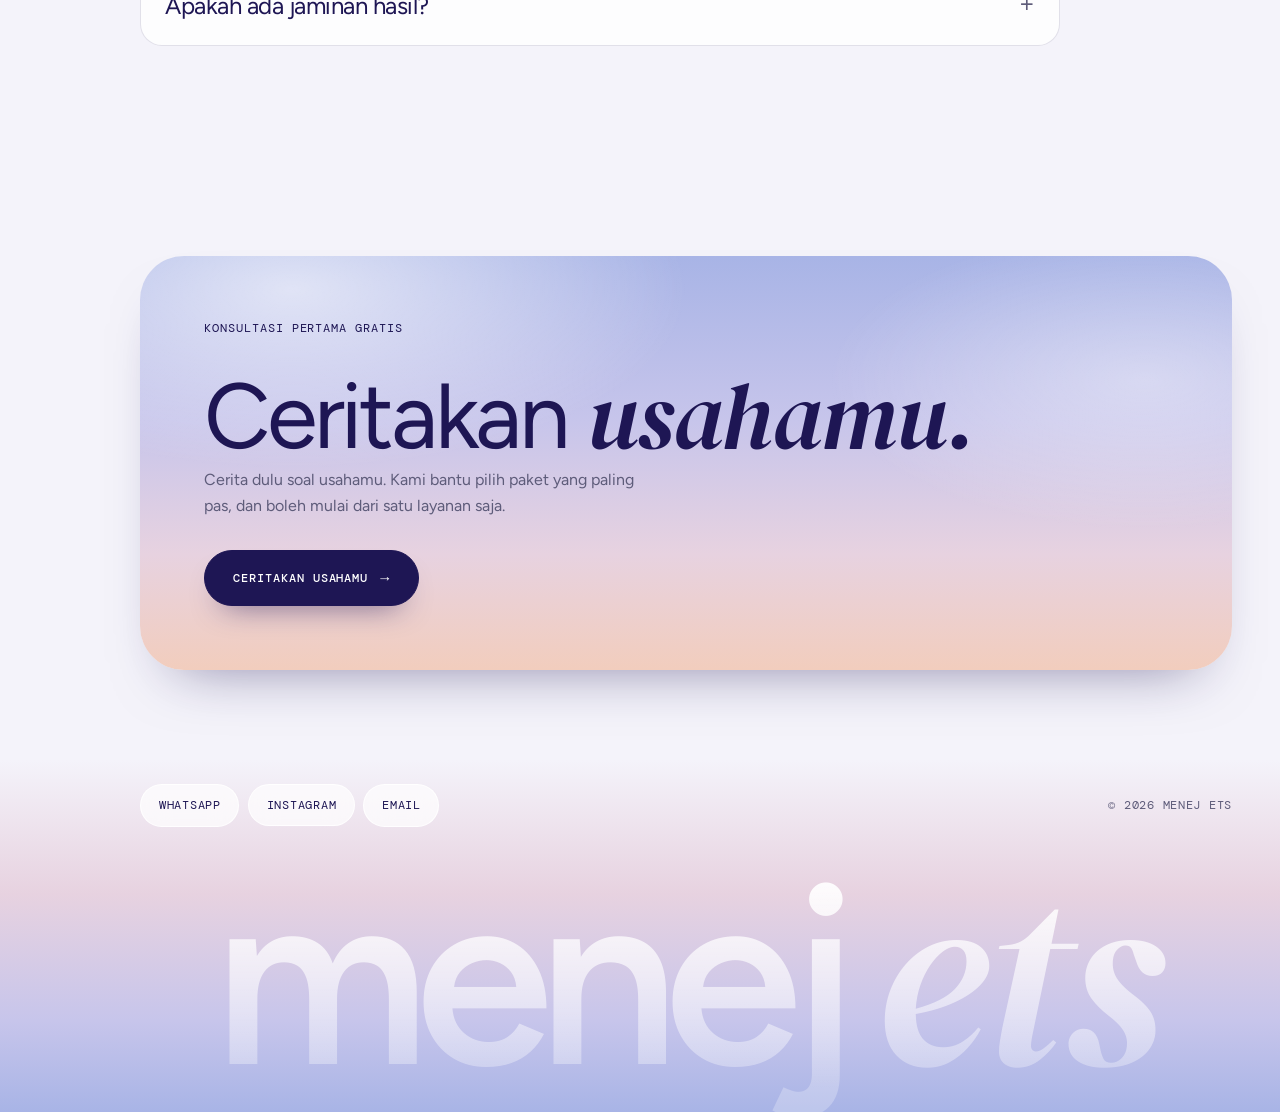
==== commit 099599cf: "Hapus kata besar di hero; CTA dan footer bertema langit senja, logo footer seperti kata besar hero C" ====
--- a/index.html
+++ b/index.html
@@ -61,7 +61,6 @@
           <a class="link-arrow" href="#instagram">Lihat paket</a>
         </div>
       </div>
-      <div class="hero__ghost" aria-hidden="true" data-par="-.22"><span>menej</span><span>ets</span></div>
     </div>
     <div class="hero__cards">
       <a class="gcard gcard--stat" href="#instagram" data-par=".08"><small>Layanan</small><b class="num">5</b><span>Paket dengan isi dan harga tertulis</span><i class="gcard__go" aria-hidden="true">↗</i></a>
@@ -361,23 +360,27 @@
   </section>
 
   <section class="section cta" id="kontak" aria-labelledby="h-cta">
-    <div class="wrap cta__in">
-      <div>
-        <span class="eyebrow">Konsultasi pertama gratis</span>
-        <h2 id="h-cta">Ceritakan <em>usahamu.</em></h2>
-        <p>Cerita dulu soal usahamu. Kami bantu pilih paket yang paling pas, dan boleh mulai dari satu layanan saja.</p>
-      </div>
-      <a class="btn btn--primary" data-wa href="https://wa.me/628567876751" target="_blank" rel="noopener">Ceritakan usahamu</a>
+    <div class="wrap">
+      <div class="cta__card">
+        <div class="cta__in">
+          <div>
+            <span class="eyebrow">Konsultasi pertama gratis</span>
+            <h2 id="h-cta">Ceritakan <em>usahamu.</em></h2>
+            <p>Cerita dulu soal usahamu. Kami bantu pilih paket yang paling pas, dan boleh mulai dari satu layanan saja.</p>
+          </div>
+          <a class="btn btn--primary" data-wa href="https://wa.me/628567876751" target="_blank" rel="noopener">Ceritakan usahamu</a>
+        </div>
+      </div>
     </div>
   </section>
 </main>
 
 <footer class="footer">
   <div class="wrap footer__in">
-    <a class="nav__brand" href="#hero" aria-label="Menej Ets, kembali ke atas">menej ets</a>
     <nav aria-label="Kontak"><a href="https://wa.me/628567876751" target="_blank" rel="noopener">WhatsApp</a><a href="https://instagram.com/menejets" target="_blank" rel="noopener">Instagram</a><a href="mailto:menejets@gmail.com">Email</a></nav>
     <p>© 2026 Menej Ets</p>
   </div>
+  <a class="footer__word" href="#hero" aria-label="Menej Ets, kembali ke atas"><span>menej</span><span>ets</span></a>
 </footer>
 
 <dialog class="demo" id="demo-dialog" aria-labelledby="demo-title">
--- a/assets/shell.css
+++ b/assets/shell.css
@@ -76,8 +76,6 @@
 /* ---------- hero: kata raksasa transparan, kartu kaca melayang ---------- */
 .hero__grid { position: relative; }
 .hero__text { position: relative; z-index: 1; }
-.hero__ghost { position: absolute; z-index: 0; right: 0; top: 0; bottom: 0; width: 46%; align-content: center; display: grid; justify-items: center; pointer-events: none; font: 600 clamp(100px, 12.4vw, 200px)/.8 var(--font); letter-spacing: -.06em; text-align: center; color: transparent; background: linear-gradient(180deg, rgba(255, 255, 255, .92), rgba(255, 255, 255, .18) 88%); -webkit-background-clip: text; background-clip: text; will-change: translate; user-select: none; }
-.hero__ghost span:last-child { font-family: var(--serif); font-style: italic; font-weight: 400; letter-spacing: -.02em; }
 .hero { overflow: clip; }
 h1 { font-size: clamp(40px, 5.2vw, 84px); }
 
@@ -101,7 +99,6 @@
   .gcard--stat b { font-size: 42px; }
   .gcard--karya { grid-template-columns: minmax(0, 1fr); align-content: end; padding-right: 14px; }
   .gcard--karya img { width: 100%; height: 56px; }
-  .hero__ghost { width: 100%; top: 0; bottom: auto; height: 46%; align-content: start; padding-top: 70px; }
   .hero { padding-left: 0; }
 }
 
@@ -150,7 +147,6 @@
 
 @media (prefers-reduced-motion: reduce) {
   .pgx, .pgx-dim { transition: none !important; }
-  .hero__ghost, .gcard, .karya__img img { translate: none !important; }
 }
 
 /* ---------- langit senja di hero, teks biru tua ---------- */
@@ -165,8 +161,29 @@
 .trace b { background: var(--navy); }
 .btn--primary { color: #fff; }
 .btn--primary:hover { color: var(--ink); }
-.footer { background: var(--navy); }
-.footer__in { color: #CFCBEA; }
-.footer a:hover { color: #fff; }
 .skip { background: var(--navy); color: #fff; }
 .demo { background: var(--navy); }
+
+/* ---------- CTA dan footer: langit senja yang sama dengan hero ---------- */
+.cta { background: #F4F3FA; border-top: 0; padding-block: clamp(40px, 7vw, 96px); }
+.cta__card { position: relative; overflow: hidden; border-radius: clamp(28px, 4vw, 44px); padding: clamp(28px, 5vw, 64px); background:
+  radial-gradient(50% 60% at 14% 8%, rgba(255, 255, 255, .62), transparent 72%),
+  radial-gradient(40% 50% at 92% 30%, rgba(255, 255, 255, .38), transparent 72%),
+  linear-gradient(180deg, #A8B4E6 0%, #C7C5EB 40%, #E7D2E0 72%, #F2CDBD 100%);
+  box-shadow: 0 30px 60px -36px rgba(30, 22, 84, .55); }
+.cta__card .cta__in { position: relative; align-items: flex-end; }
+.cta h2 { font-size: clamp(42px, 7.2vw, 112px); }
+.cta p { color: var(--muted); max-width: 46ch; margin-top: 18px; }
+.cta .eyebrow { color: var(--navy); }
+.cta .btn.btn--primary { min-height: 56px; padding-inline: 28px; box-shadow: 0 16px 30px -18px rgba(30, 22, 84, .7); }
+
+.footer { position: relative; overflow: hidden; border-top: 0; color: var(--navy); padding: var(--s5) 0 0 var(--rail-space); background: linear-gradient(180deg, #F4F3FA 0%, #E7D2E0 38%, #C7C5EB 74%, #A8B4E6 100%); }
+.footer__in { color: var(--navy); font-size: 12px; }
+.footer nav { gap: 8px; flex-wrap: wrap; }
+.footer nav a { padding: 12px 18px; border-radius: 999px; color: var(--navy); background: rgba(255, 255, 255, .7); border: 1px solid rgba(255, 255, 255, .85); -webkit-backdrop-filter: blur(14px); backdrop-filter: blur(14px); transition: background-color .3s var(--ease), color .3s var(--ease); }
+.footer nav a:hover { background: var(--navy); color: #fff; }
+.footer p { color: var(--muted); }
+.footer__word { display: flex; justify-content: center; align-items: baseline; gap: .12em; margin-top: clamp(20px, 4vw, 48px); padding-bottom: calc(var(--s2) + 92px); font: 600 clamp(64px, 19.5vw, 340px)/.82 var(--font); letter-spacing: -.06em; white-space: nowrap; color: transparent; background: linear-gradient(180deg, rgba(255, 255, 255, .95), rgba(255, 255, 255, .25) 90%); -webkit-background-clip: text; background-clip: text; user-select: none; }
+.footer__word span:last-child { font-family: var(--serif); font-style: italic; font-weight: 400; letter-spacing: -.02em; }
+body { padding-bottom: 0; }
+@media (min-width: 1000px) { .footer__word { padding-bottom: calc(var(--s2) + 24px); } }
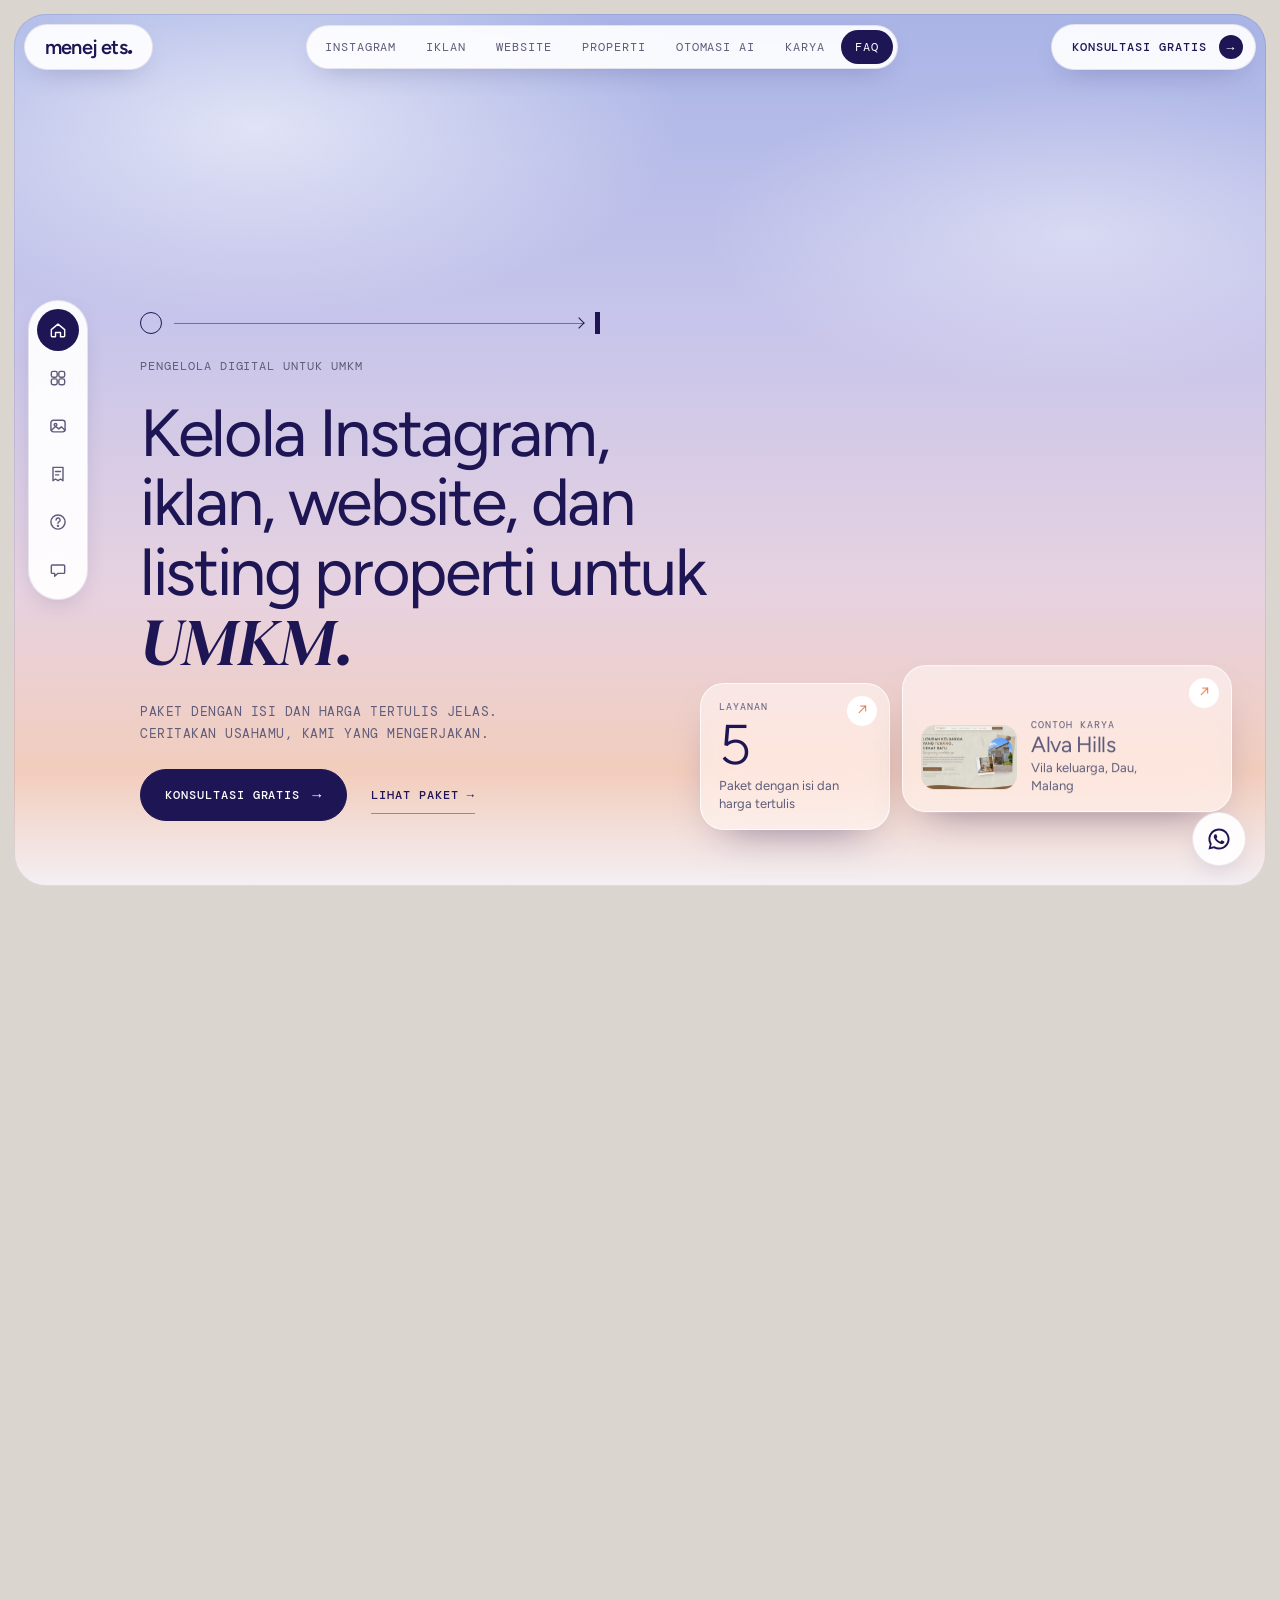
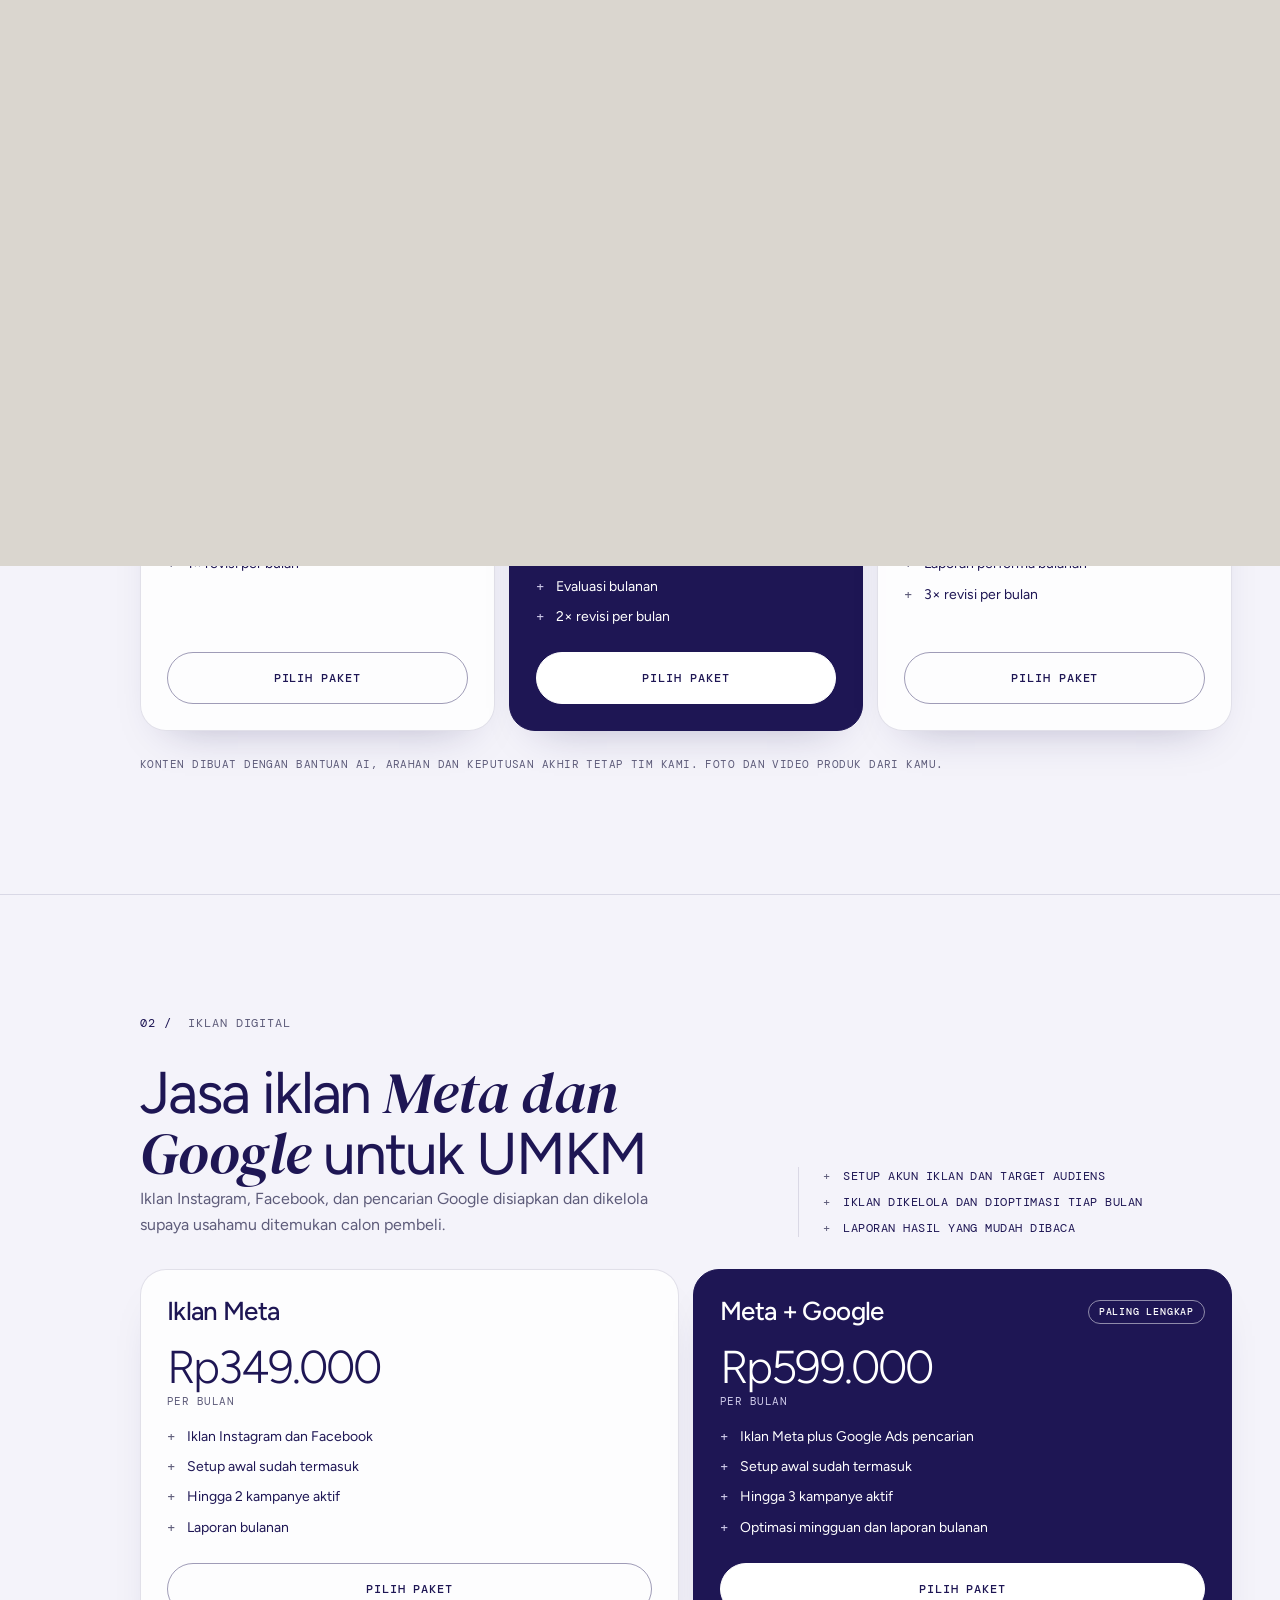
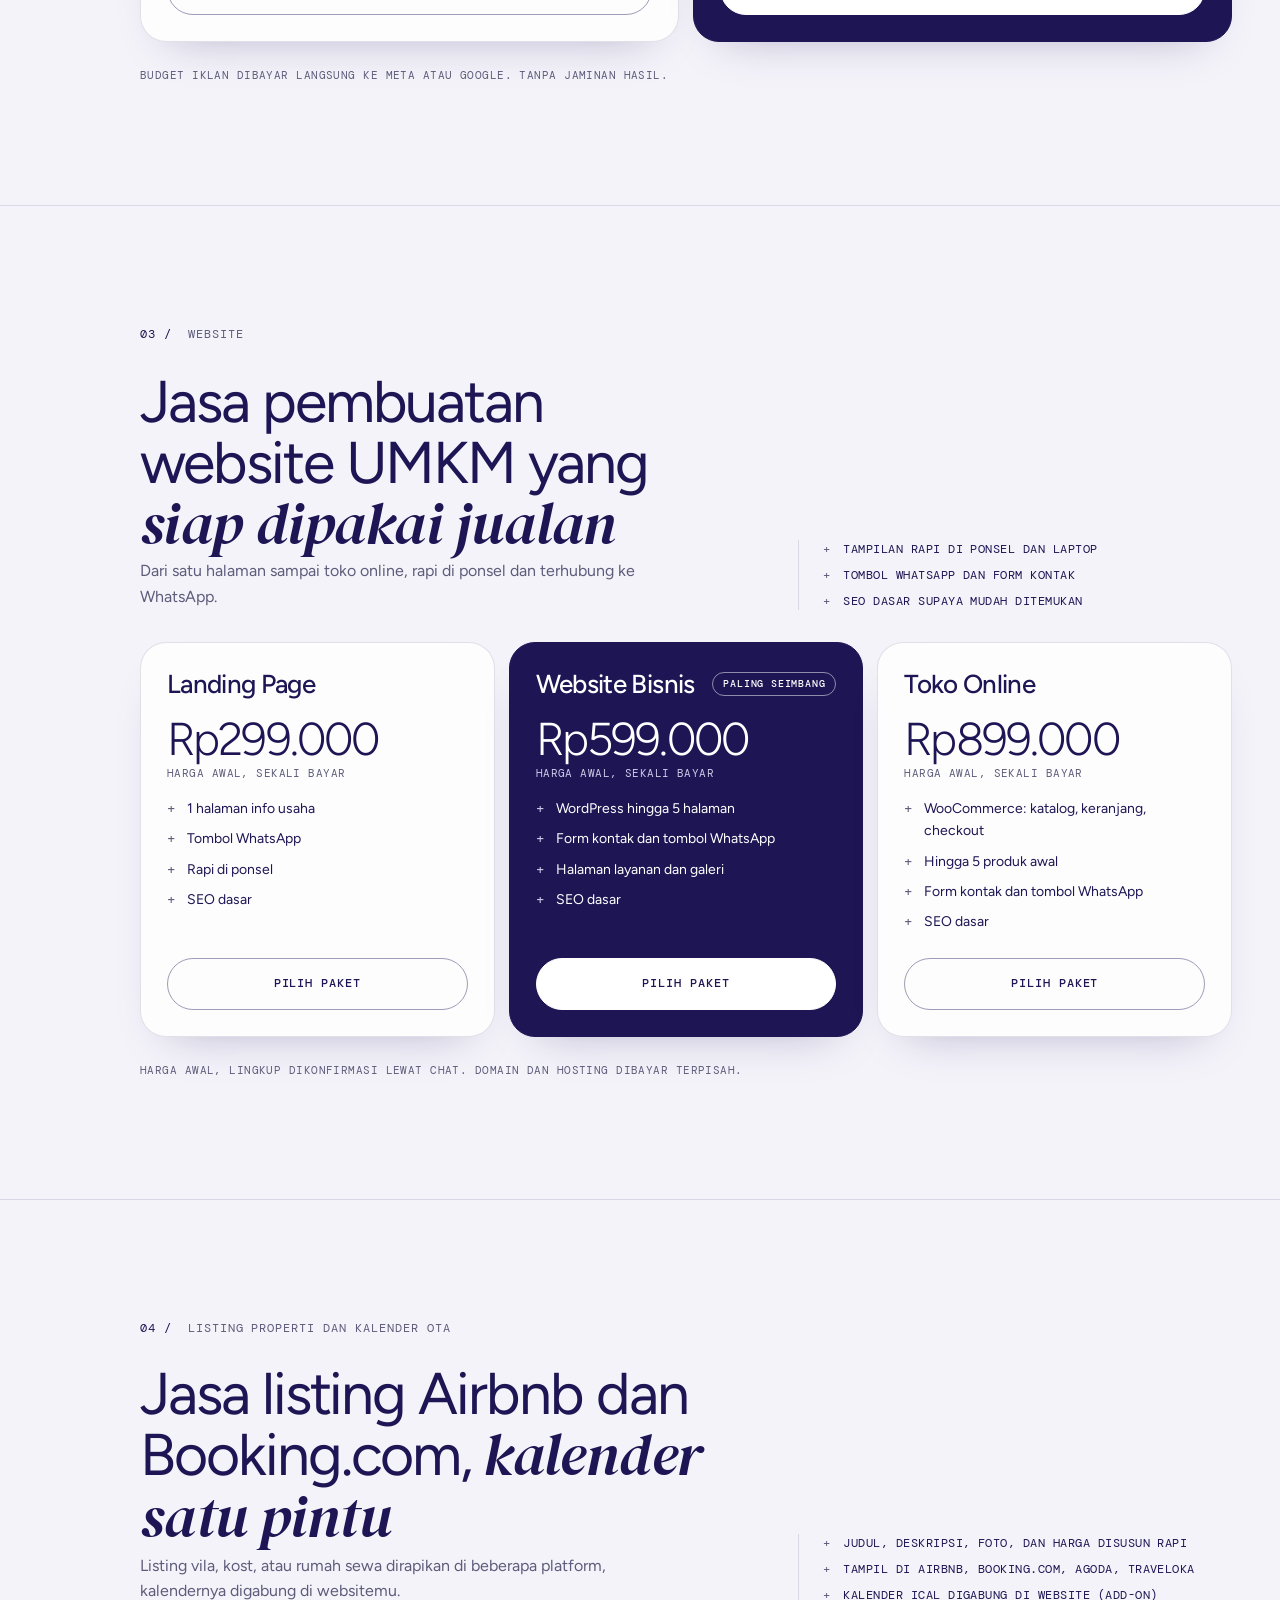
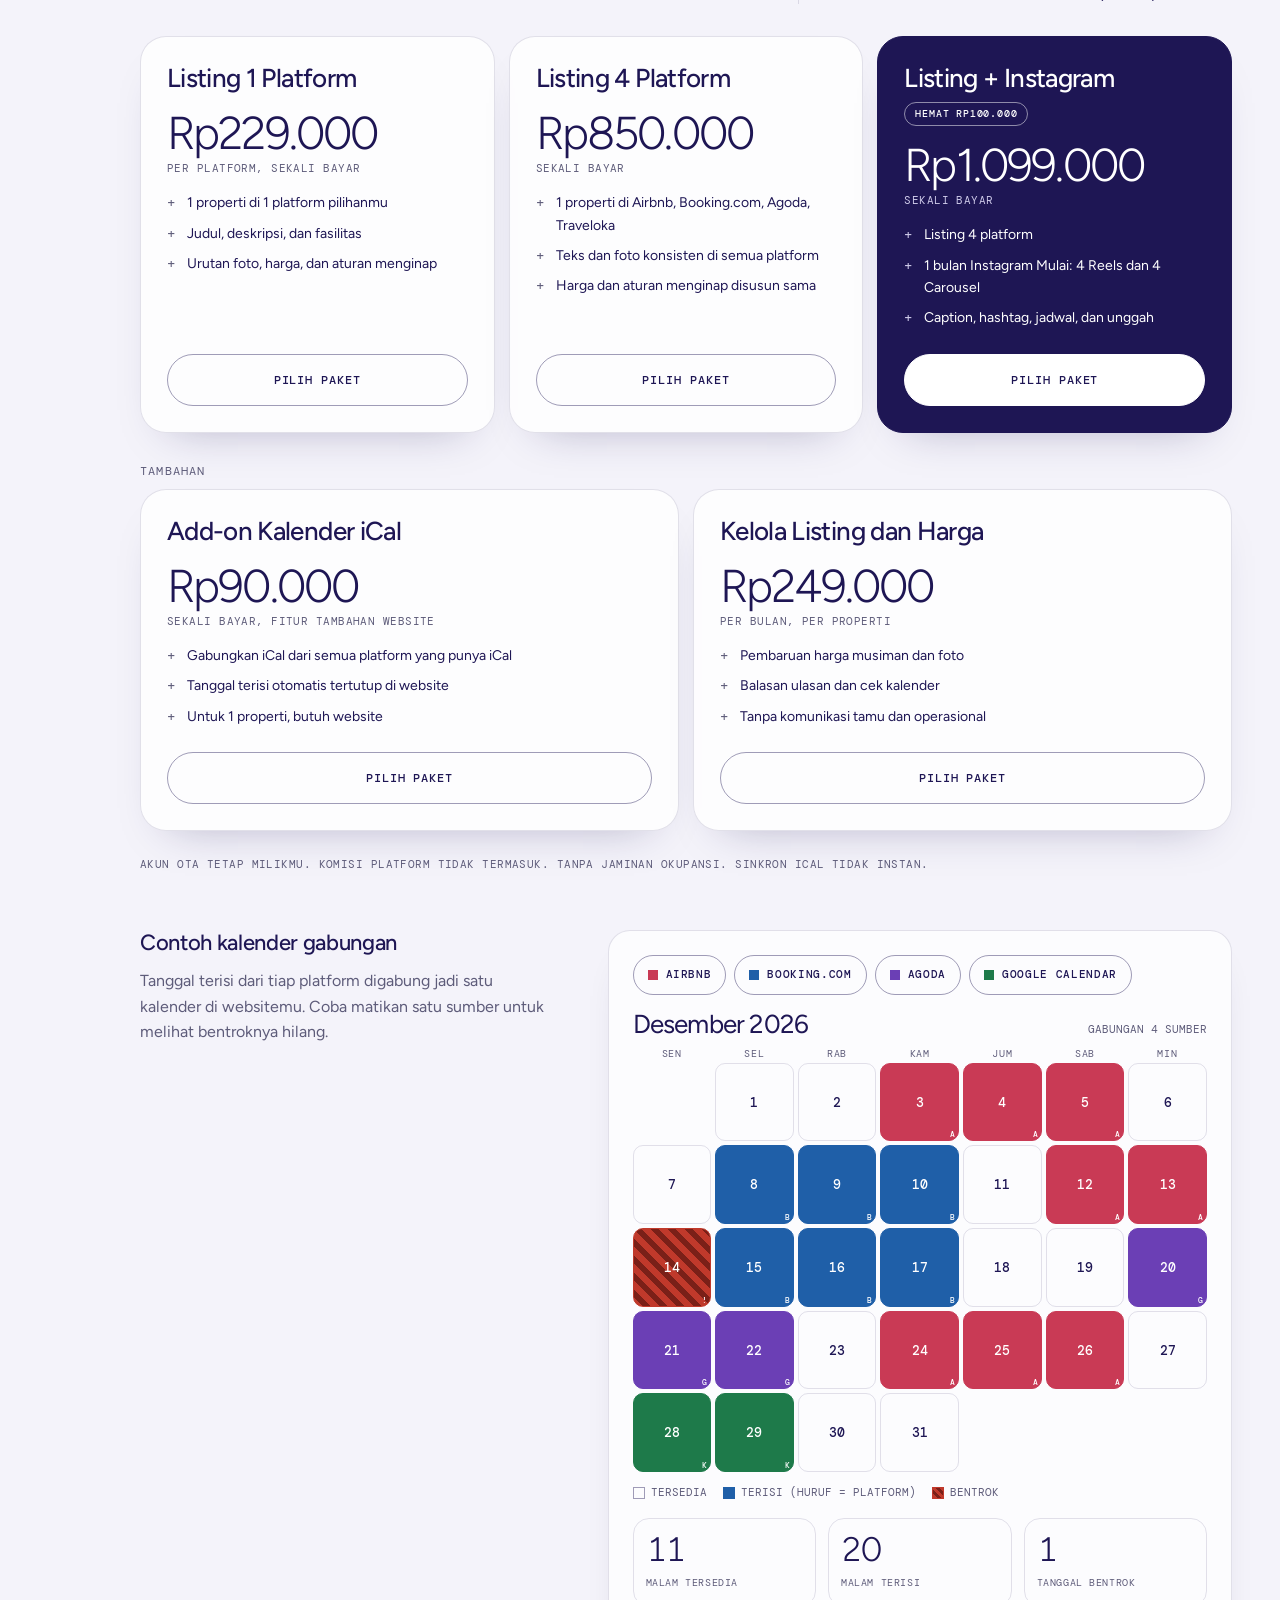
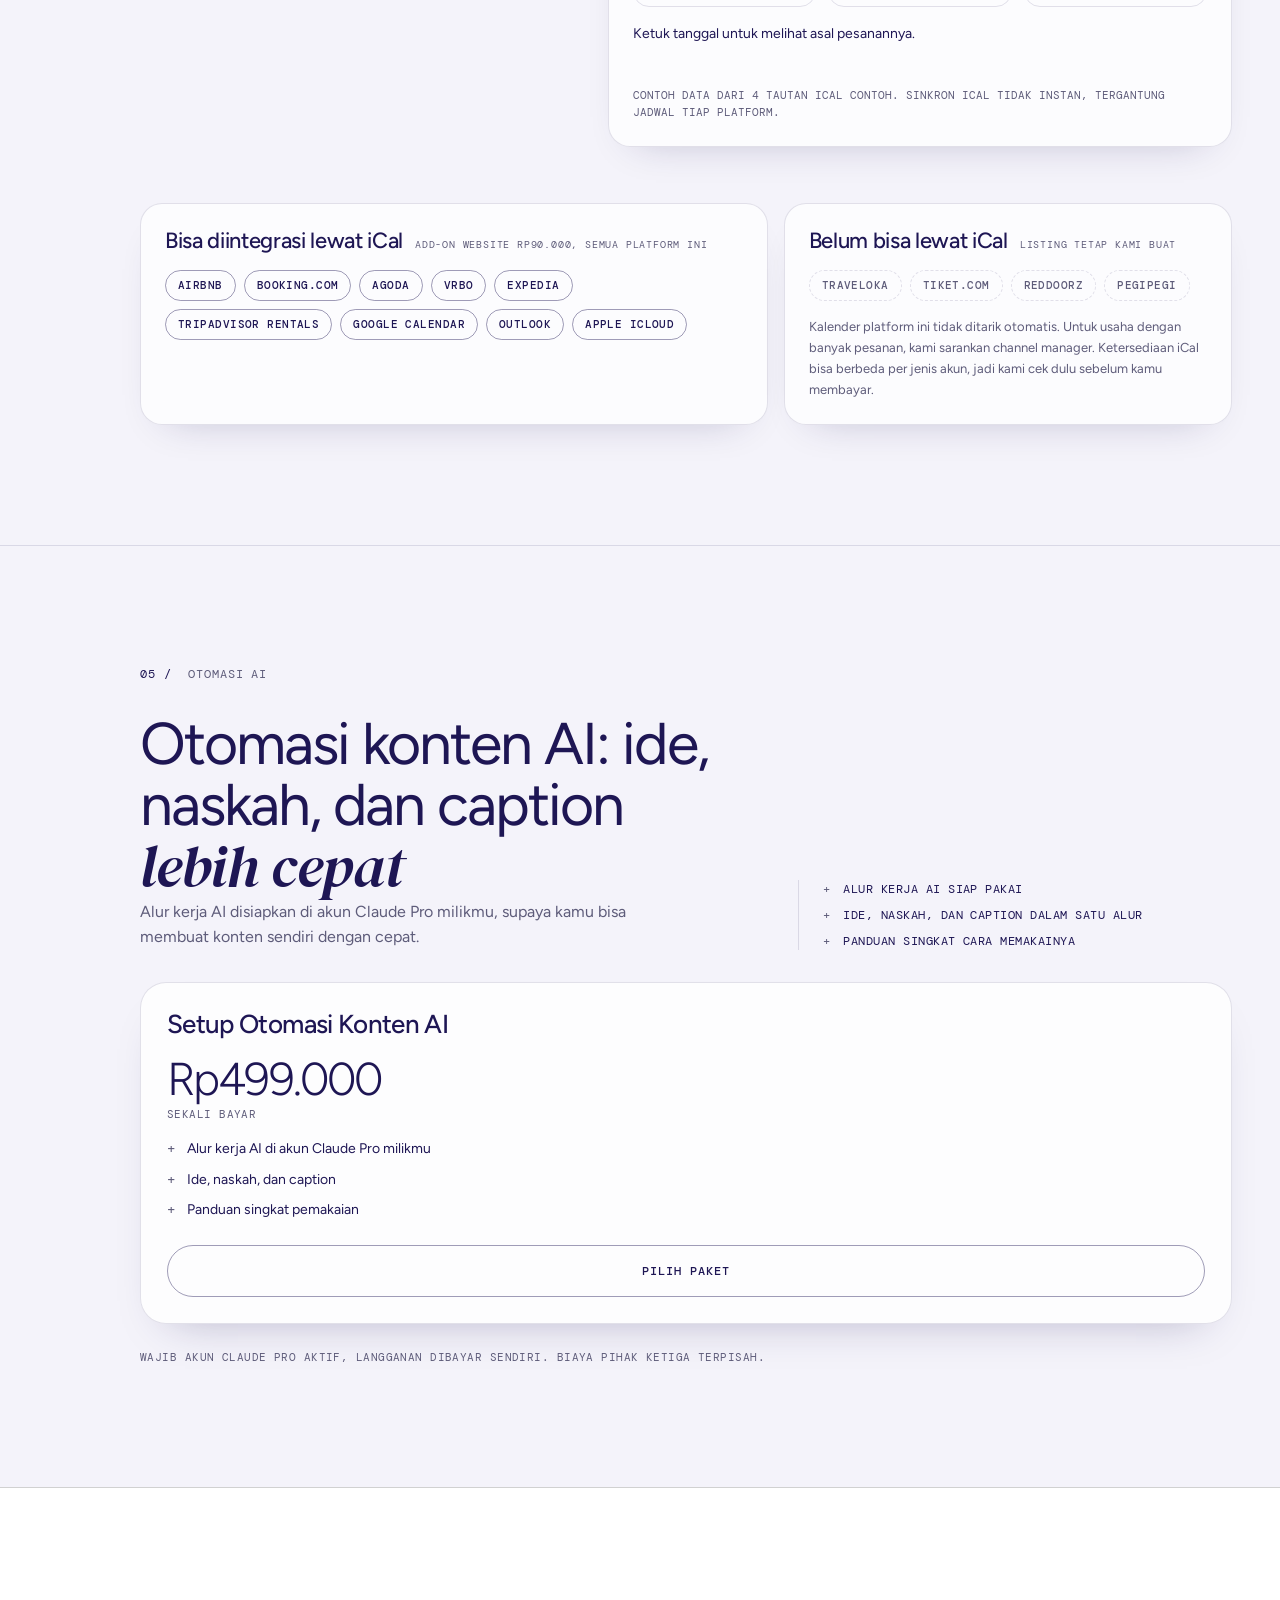
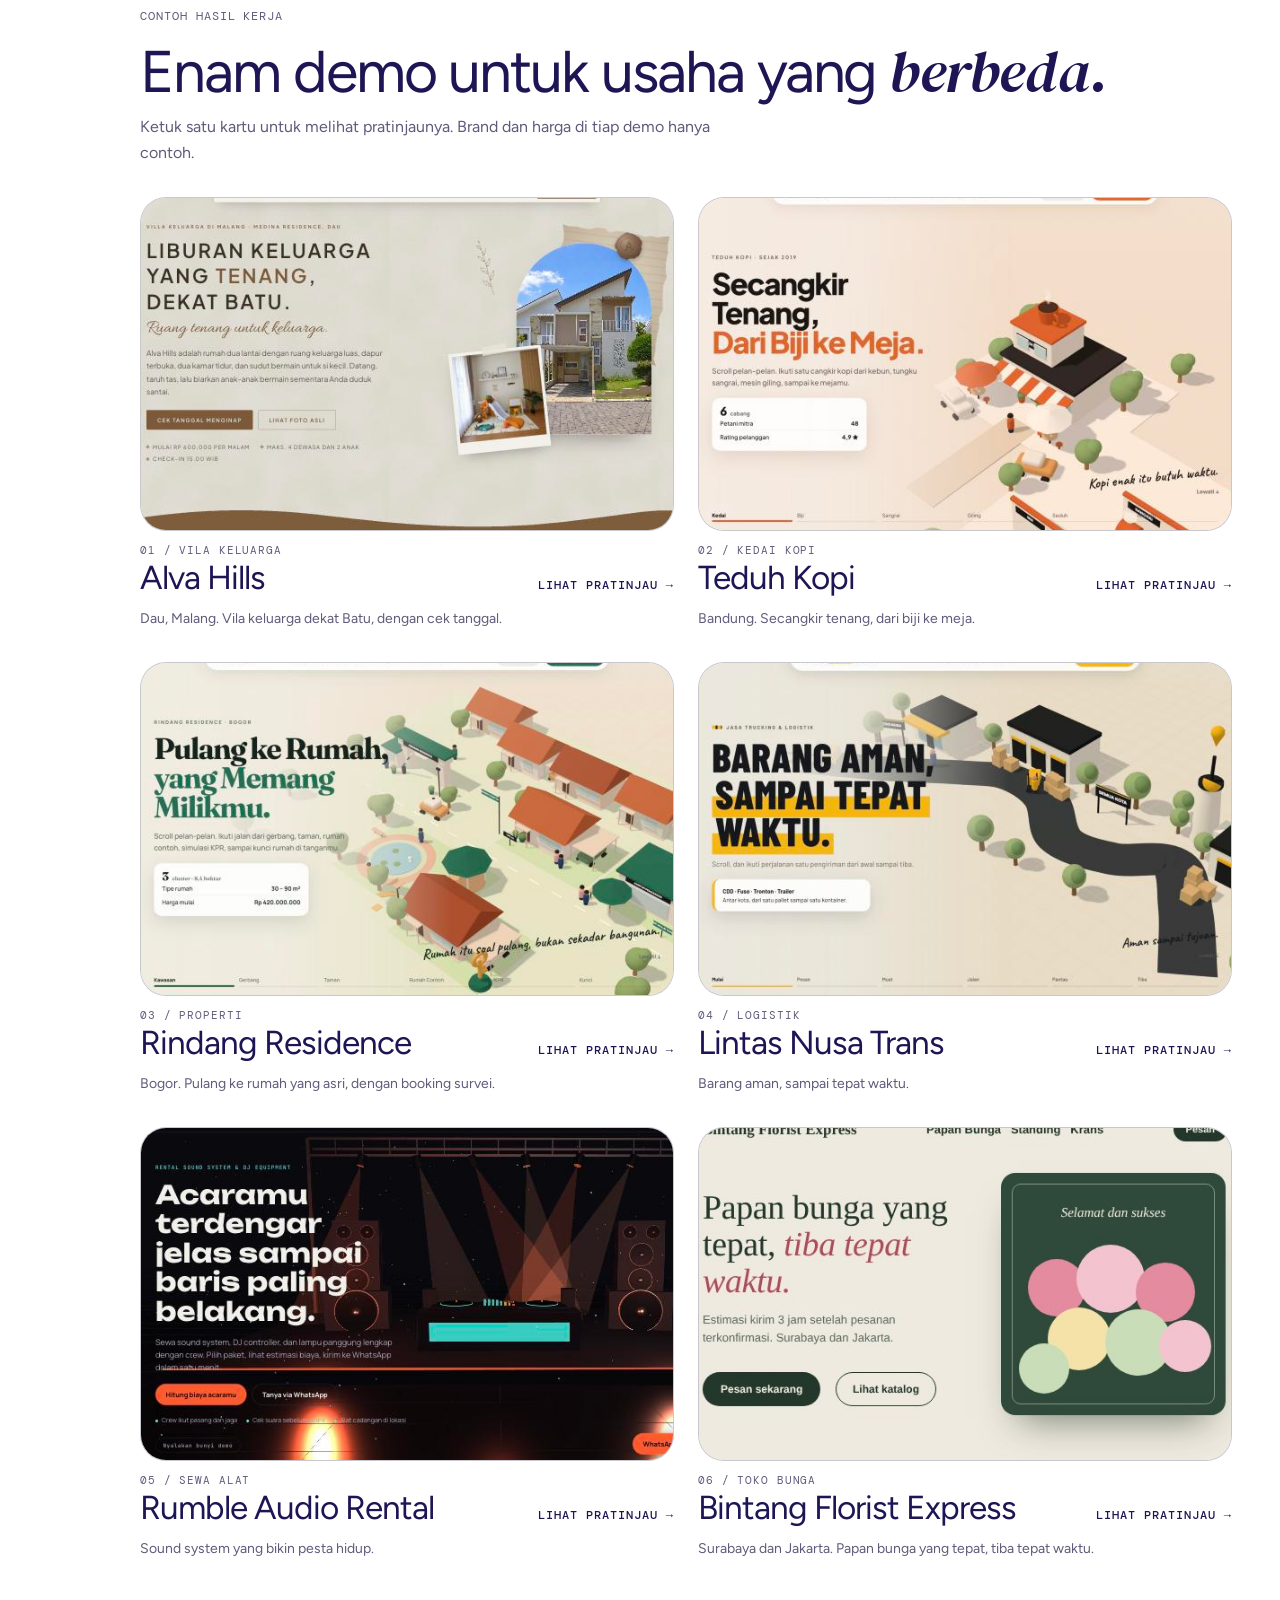
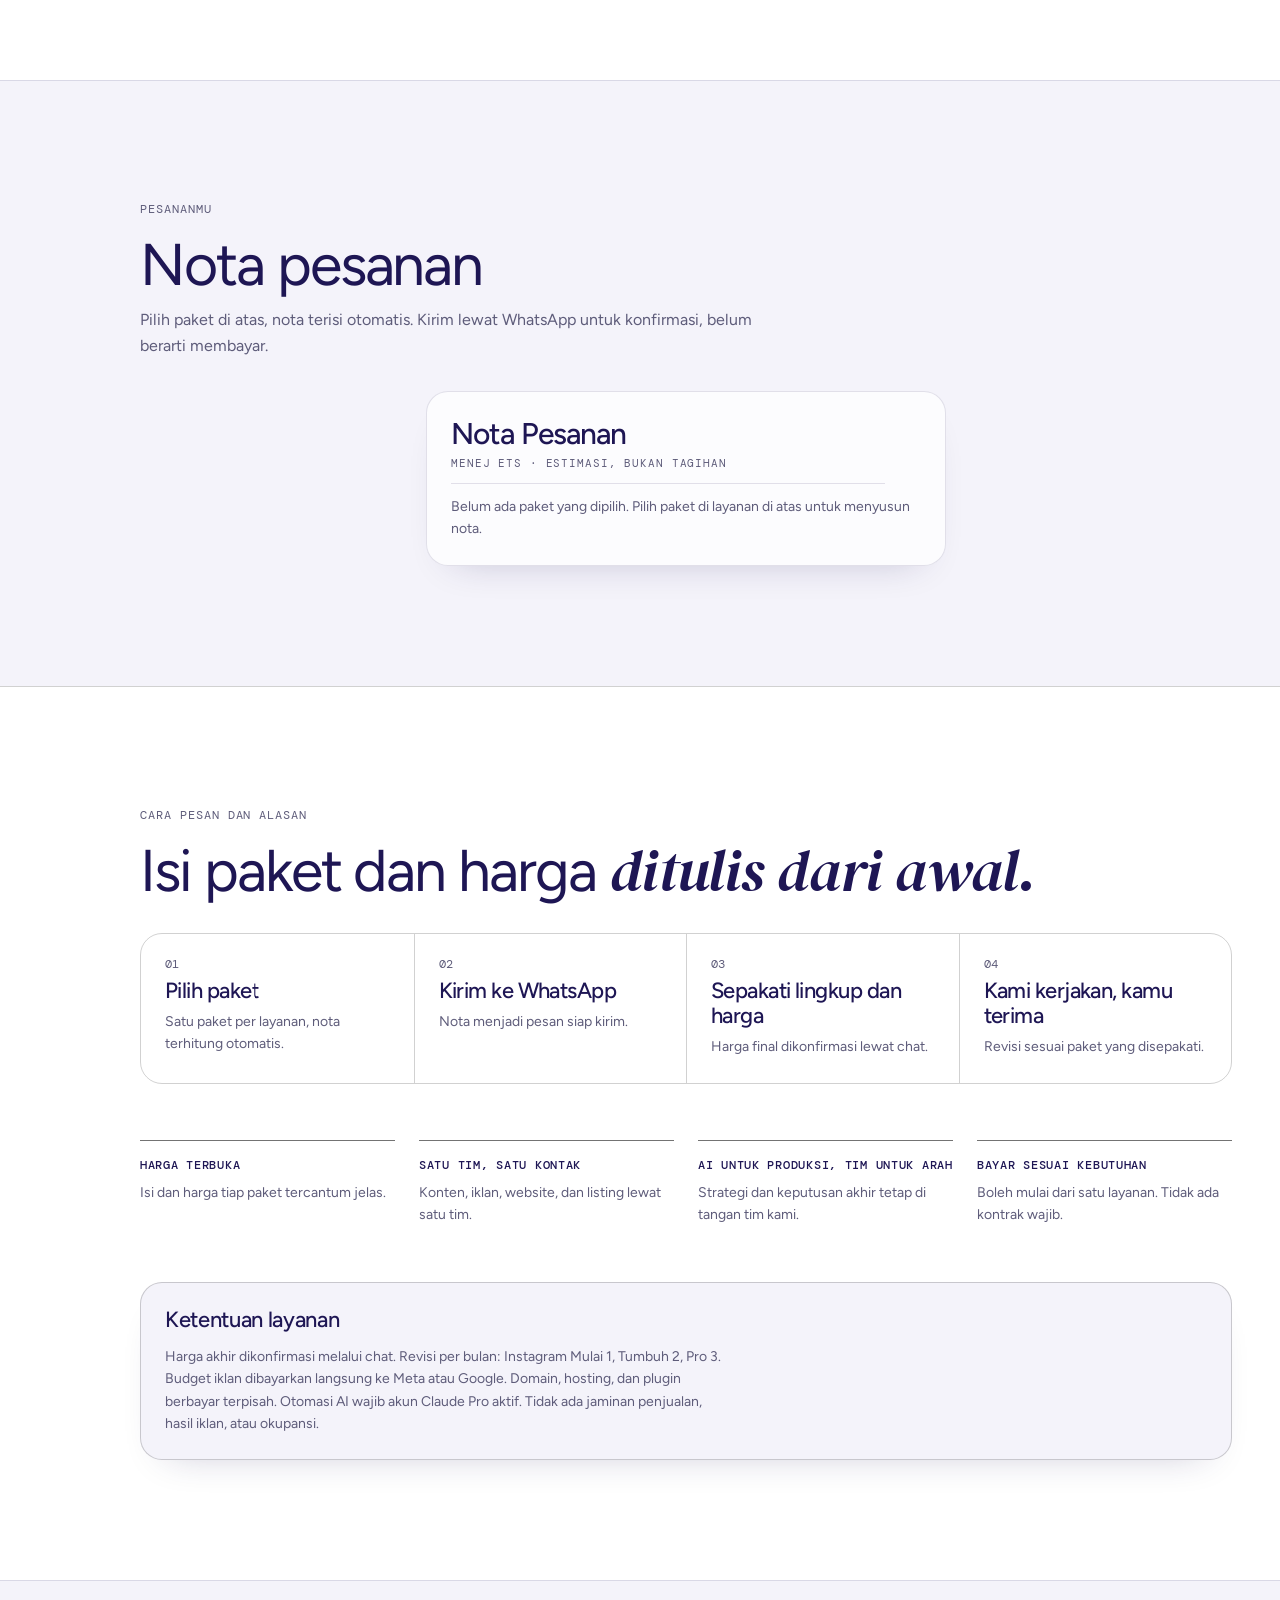
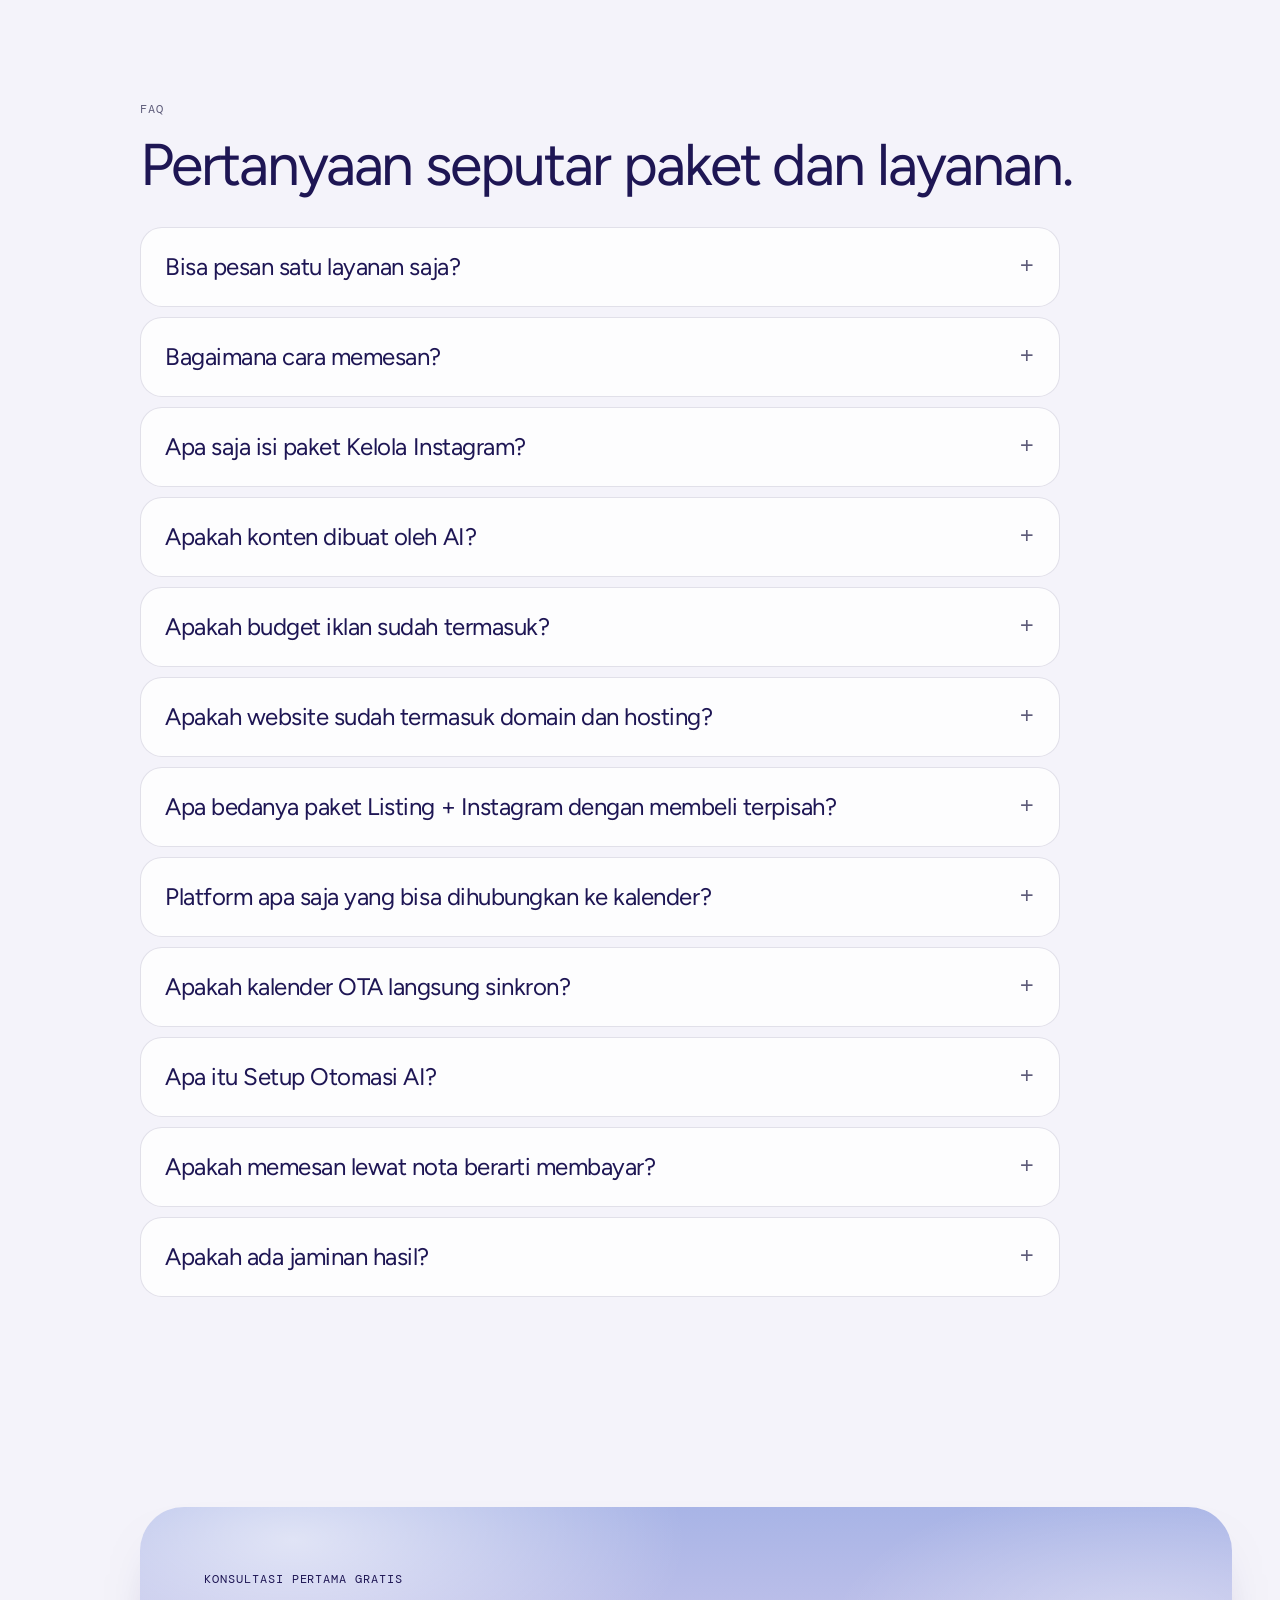
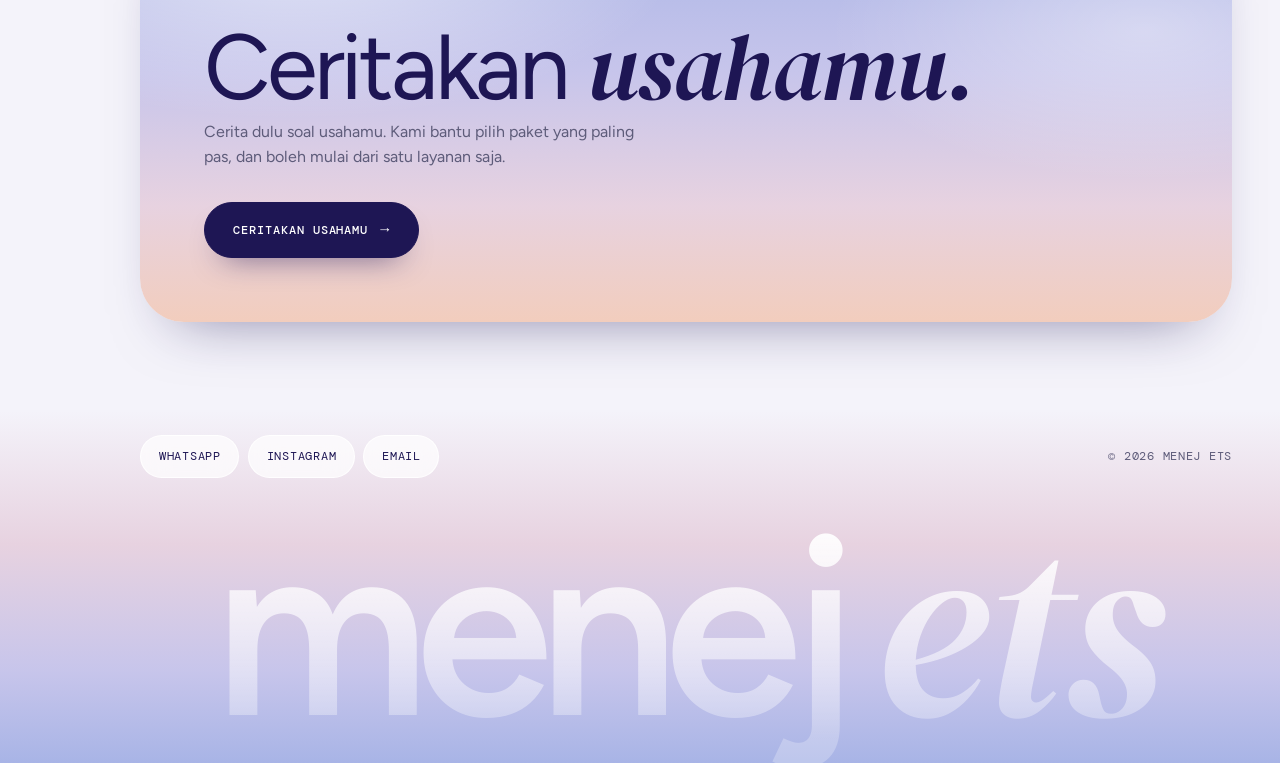
==== commit 91a00bf6: "Karya: tambah demo Bintang Florist Express Co-Authored-By: Claude Sonnet 5.5 <noreply@anthropic.com>" ====
--- a/index.html
+++ b/index.html
@@ -290,7 +290,7 @@
     <div class="wrap">
       <div class="section__head">
         <span class="eyebrow">Contoh hasil kerja</span>
-        <h2 id="h-karya">Lima demo untuk usaha yang <em>berbeda.</em></h2>
+        <h2 id="h-karya">Enam demo untuk usaha yang <em>berbeda.</em></h2>
         <p>Ketuk satu kartu untuk melihat pratinjaunya. Brand dan harga di tiap demo hanya contoh.</p>
       </div>
       <div class="karya-grid" id="karya-grid"></div>
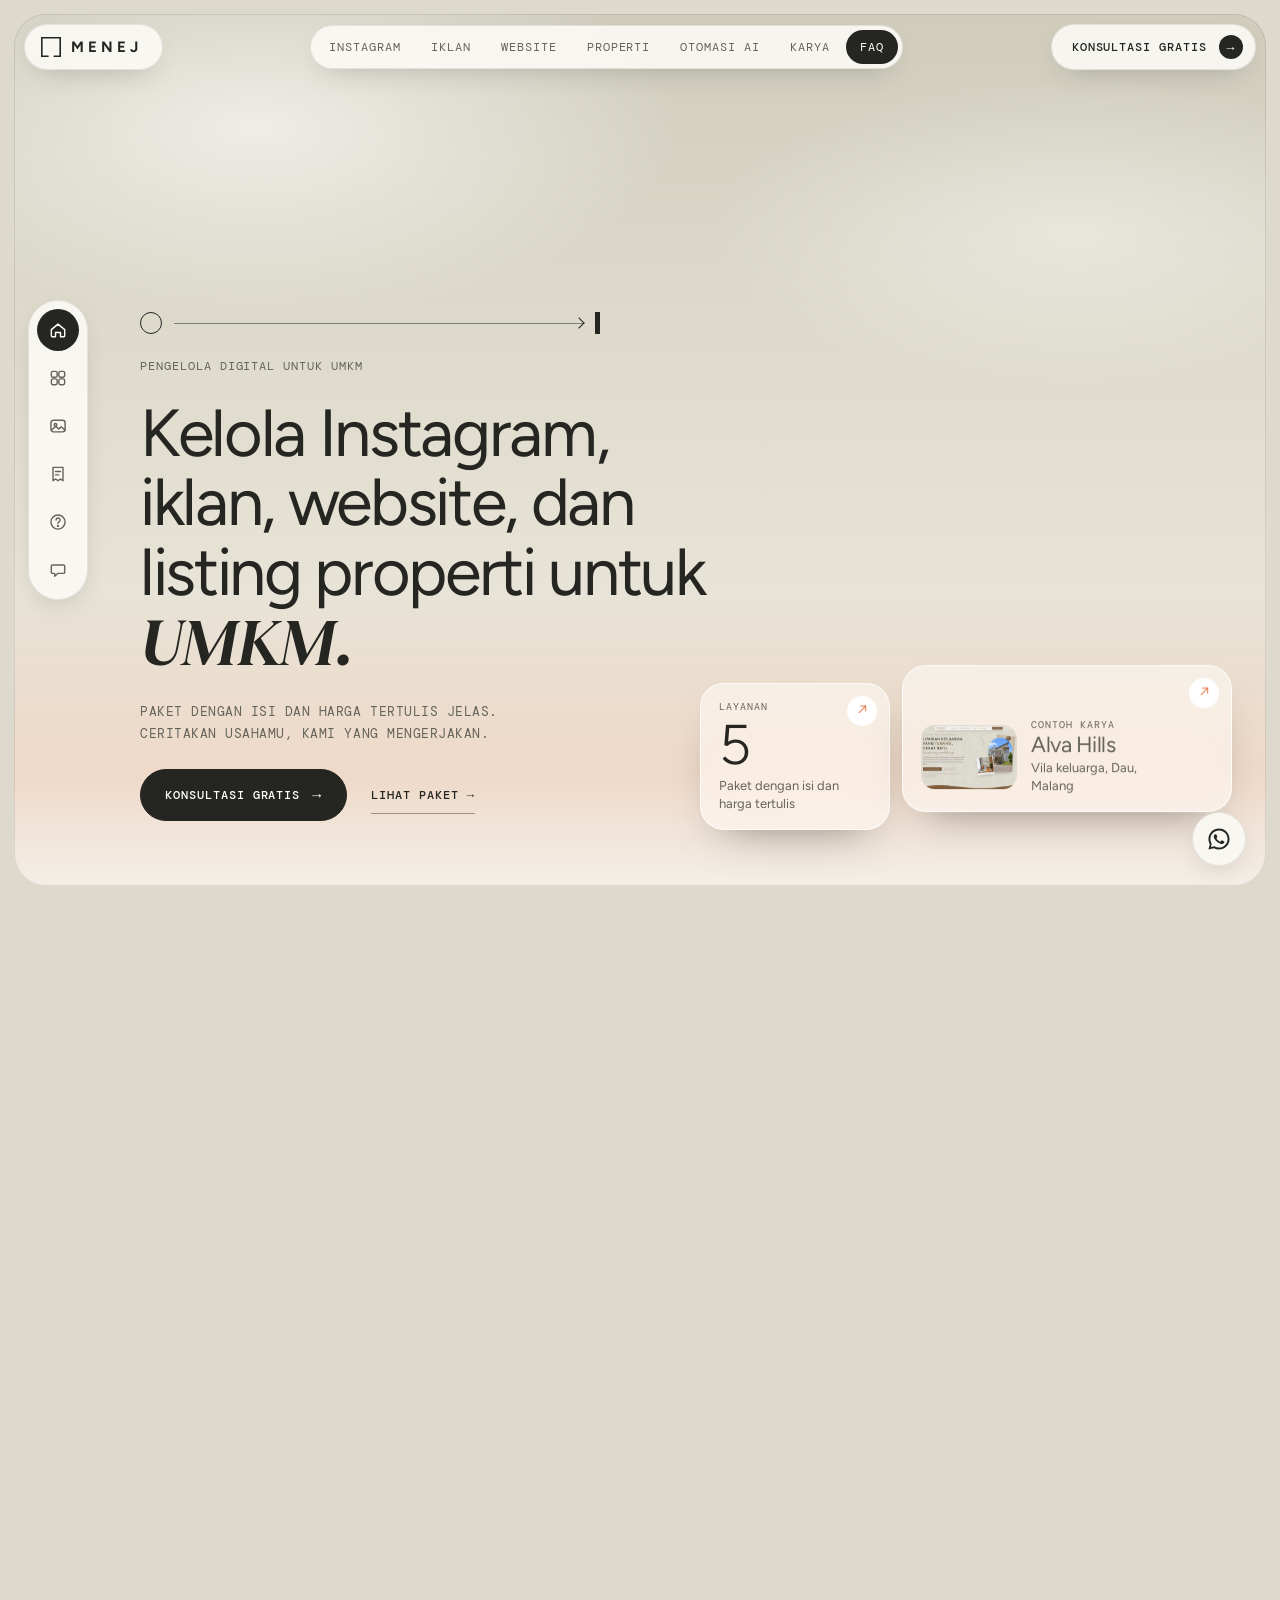
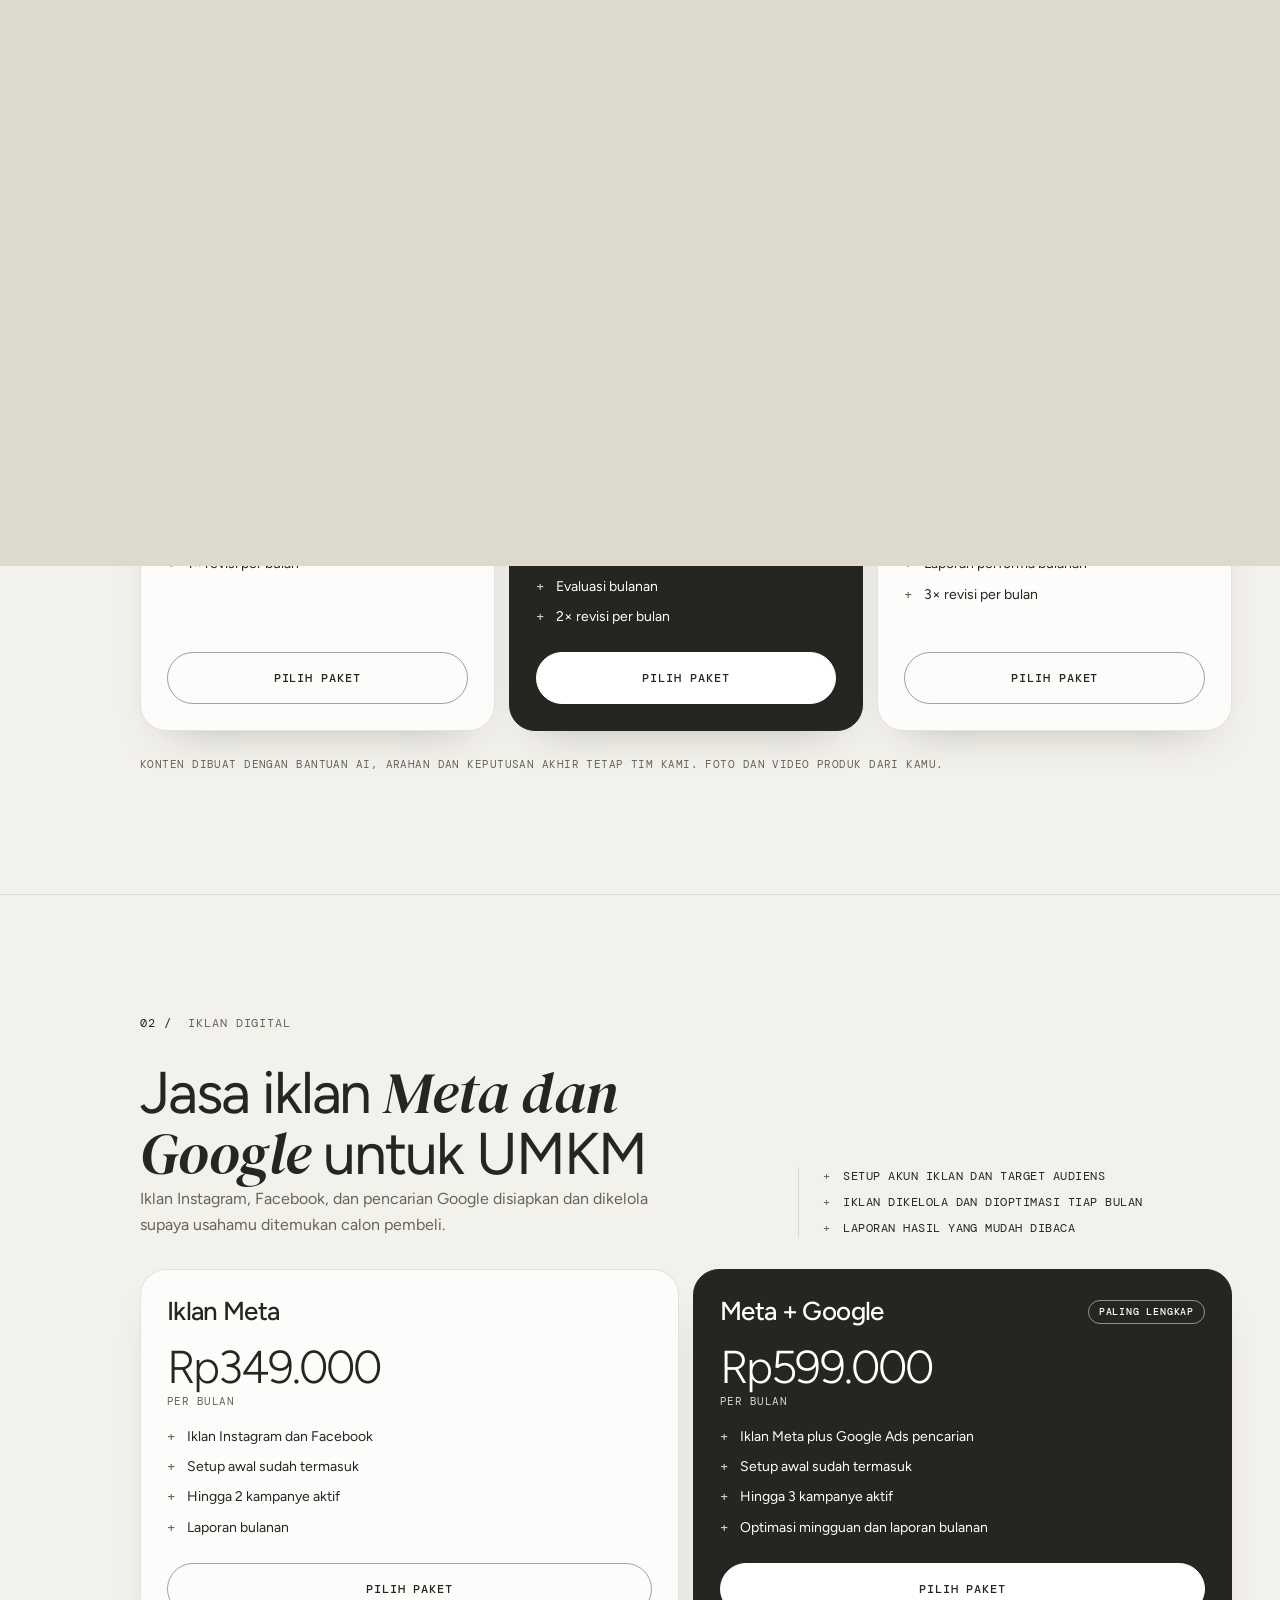
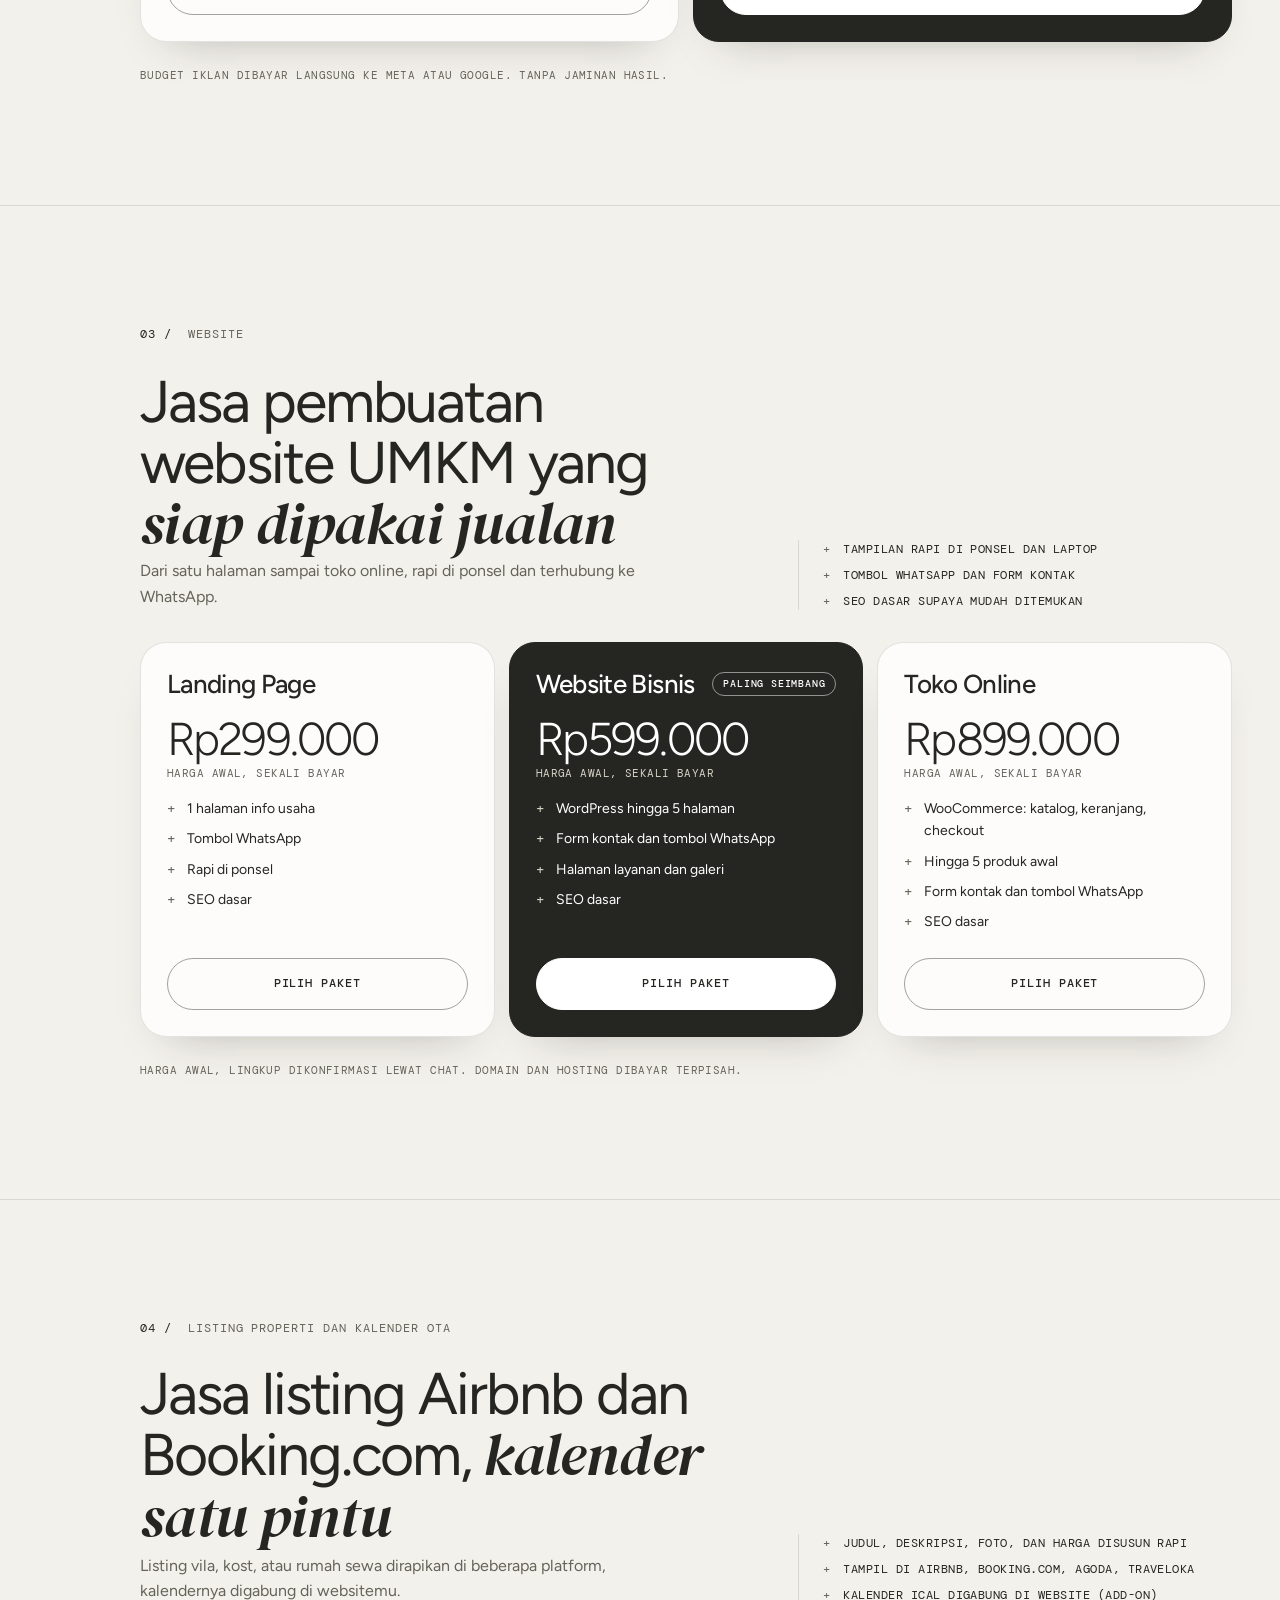
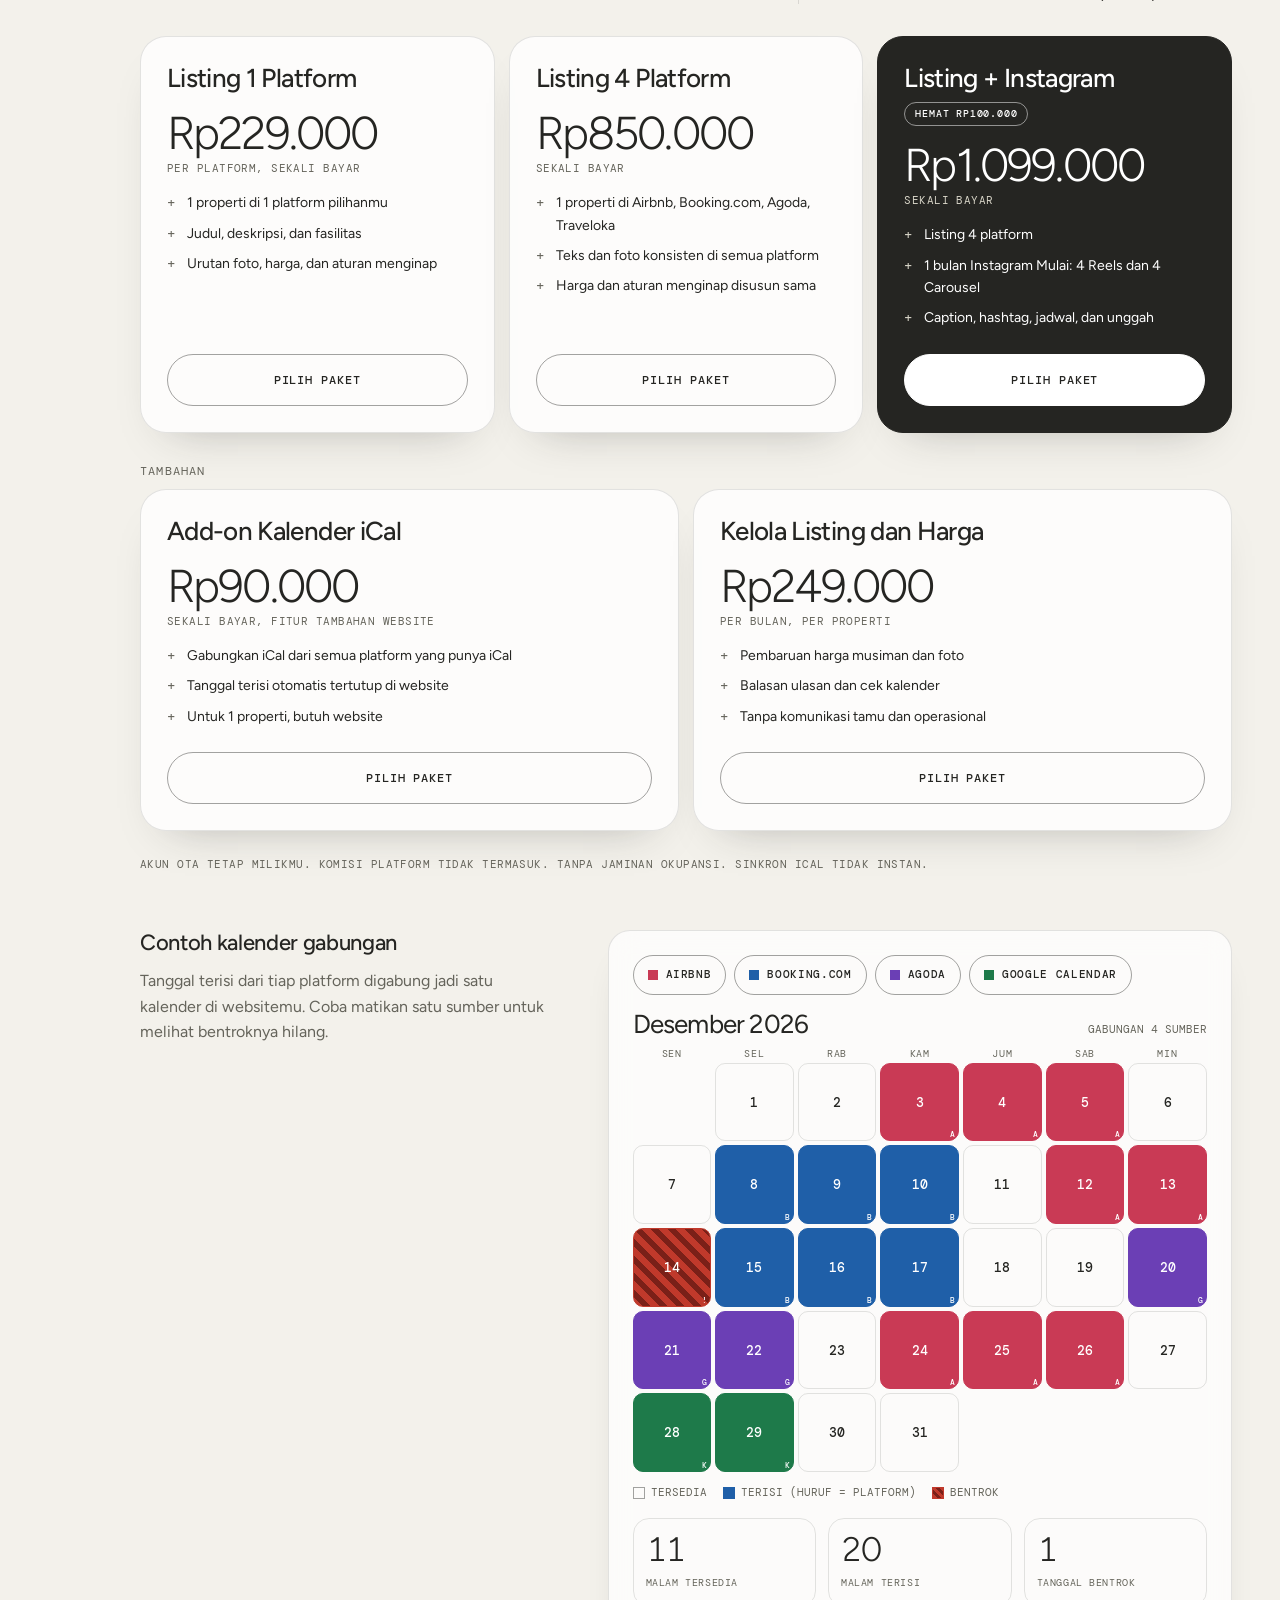
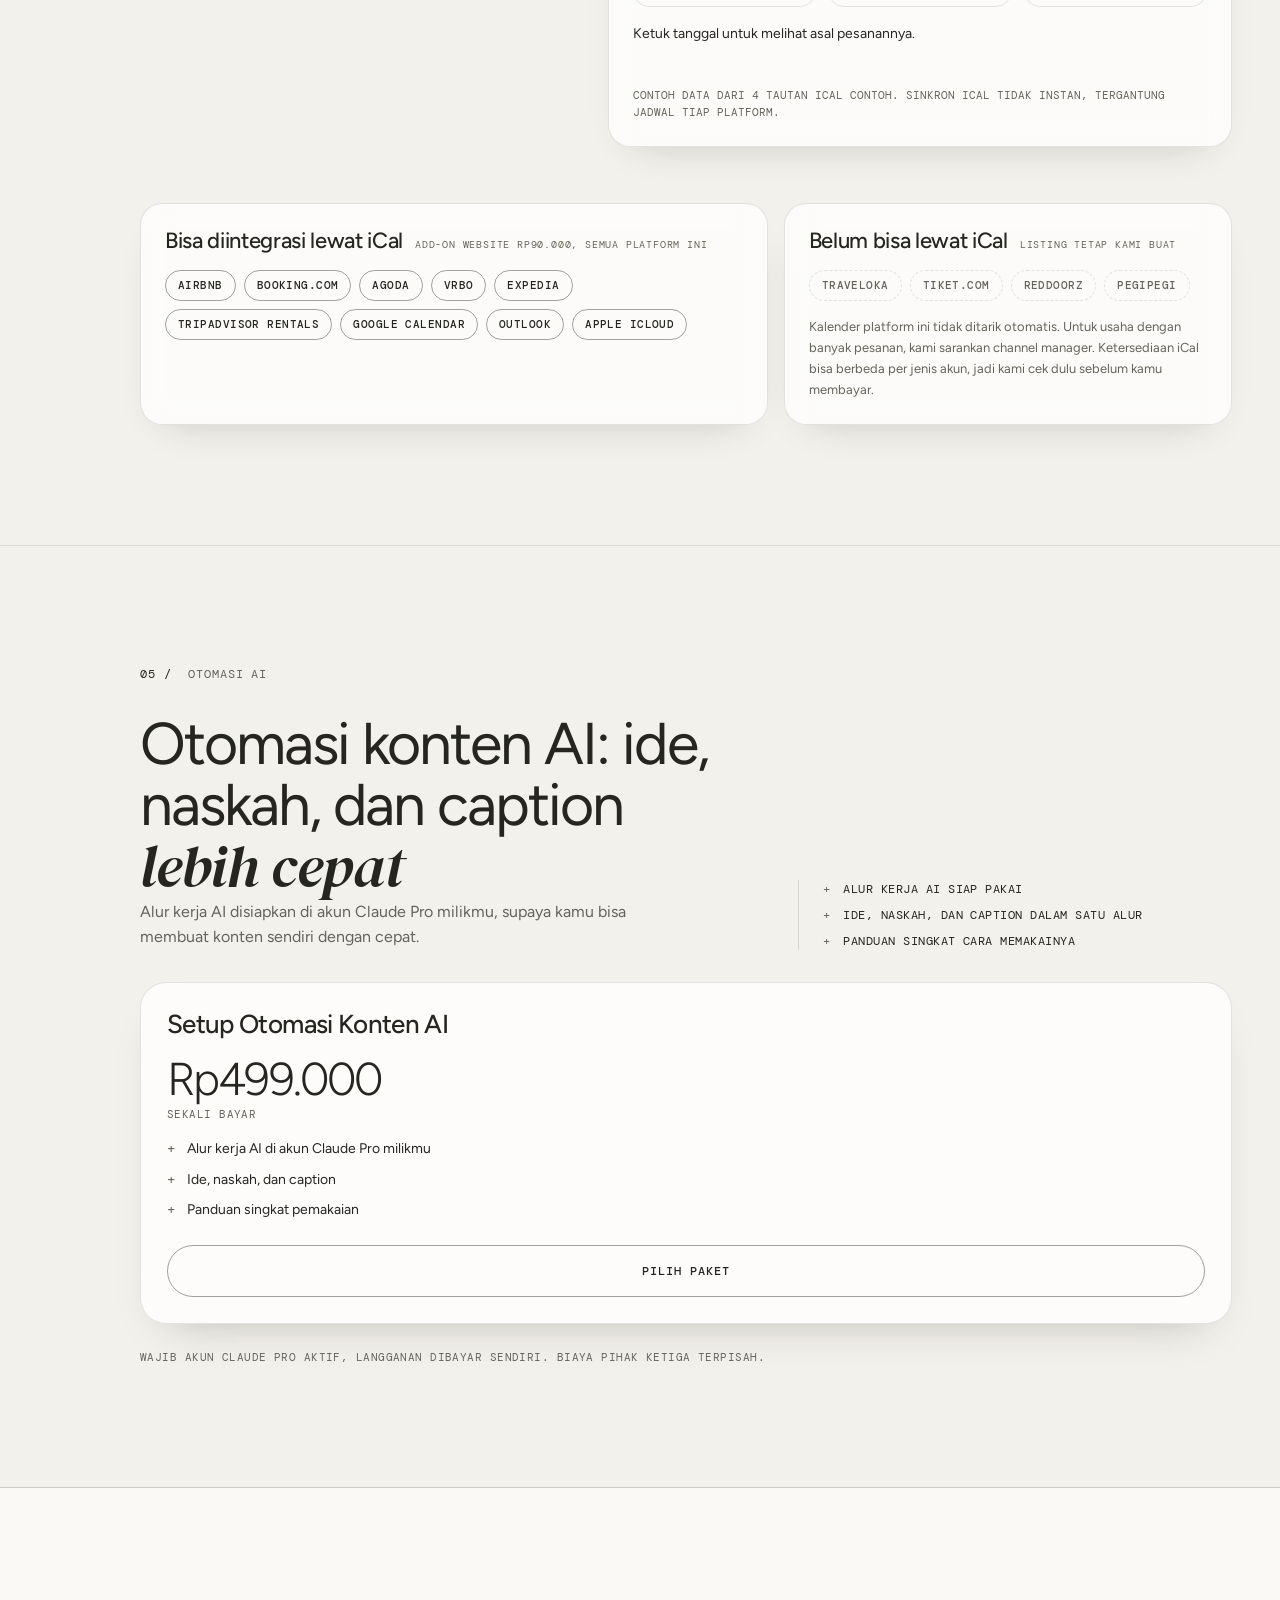
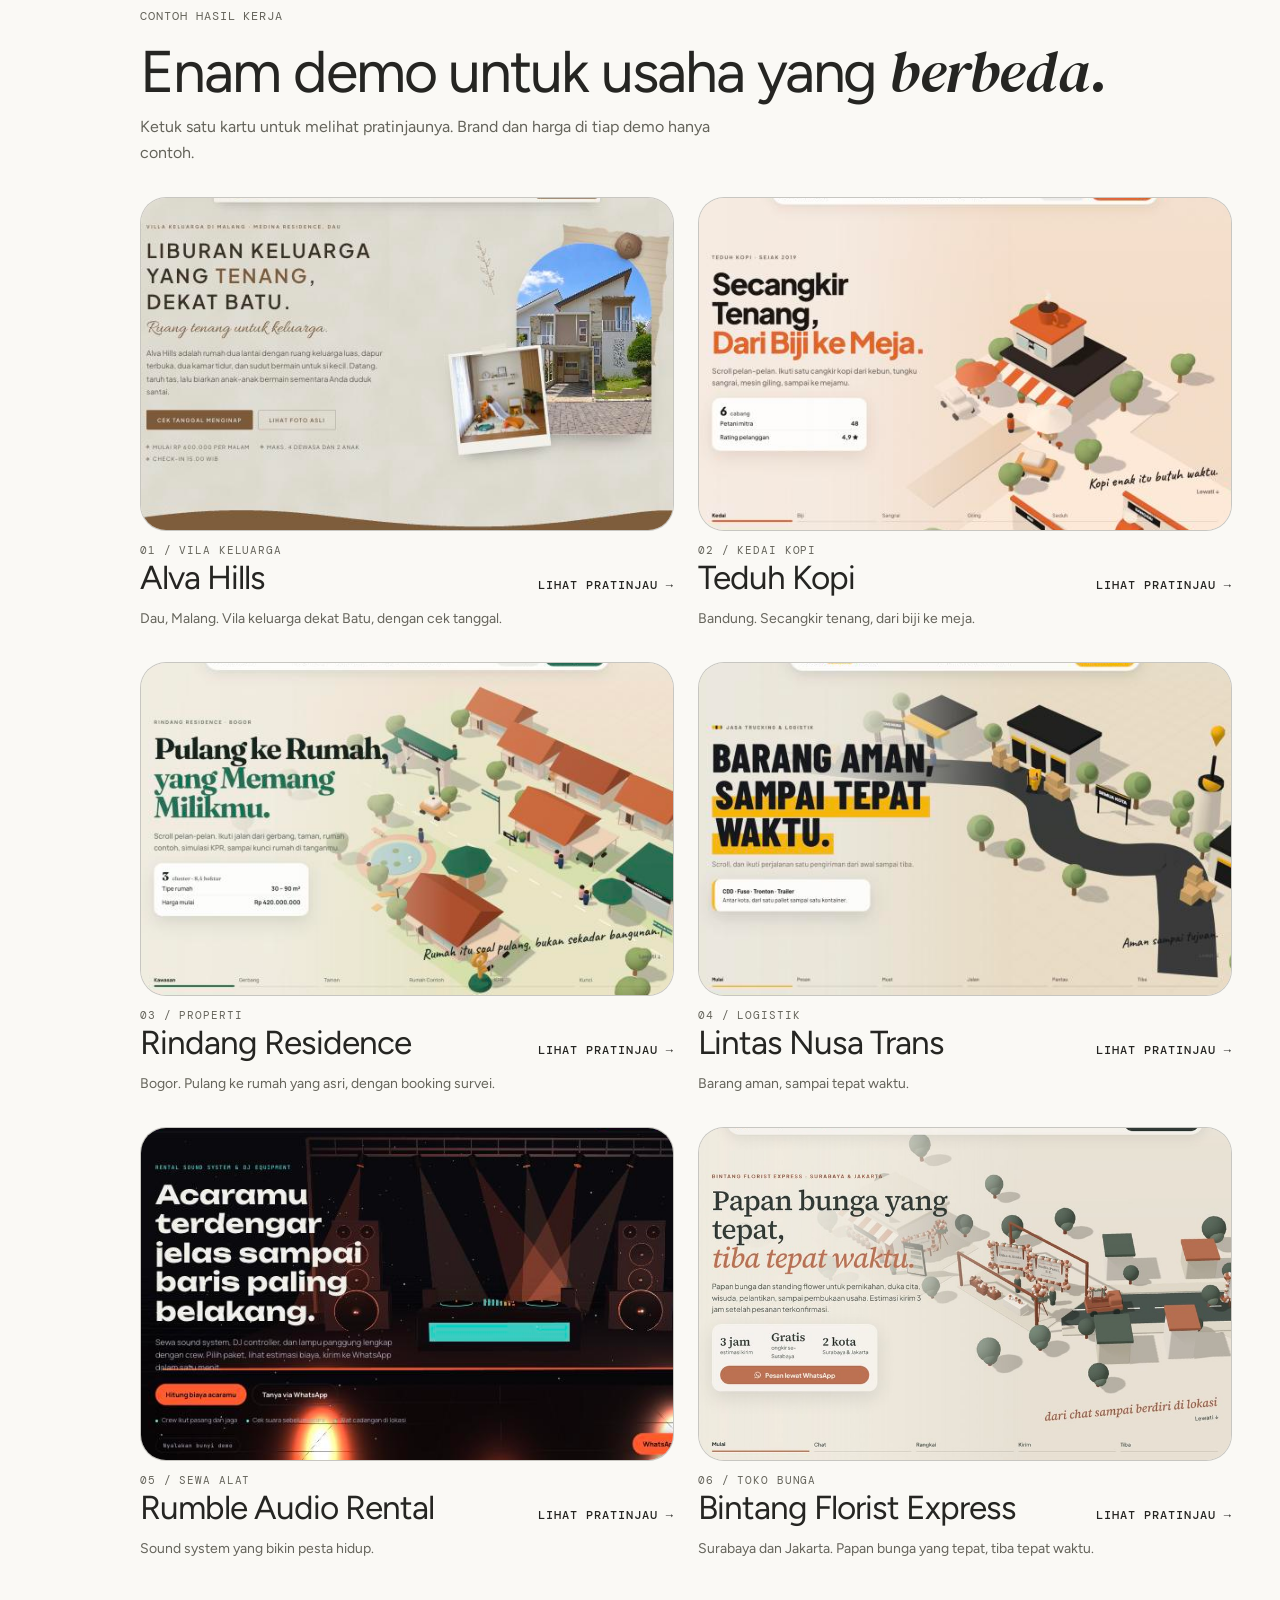
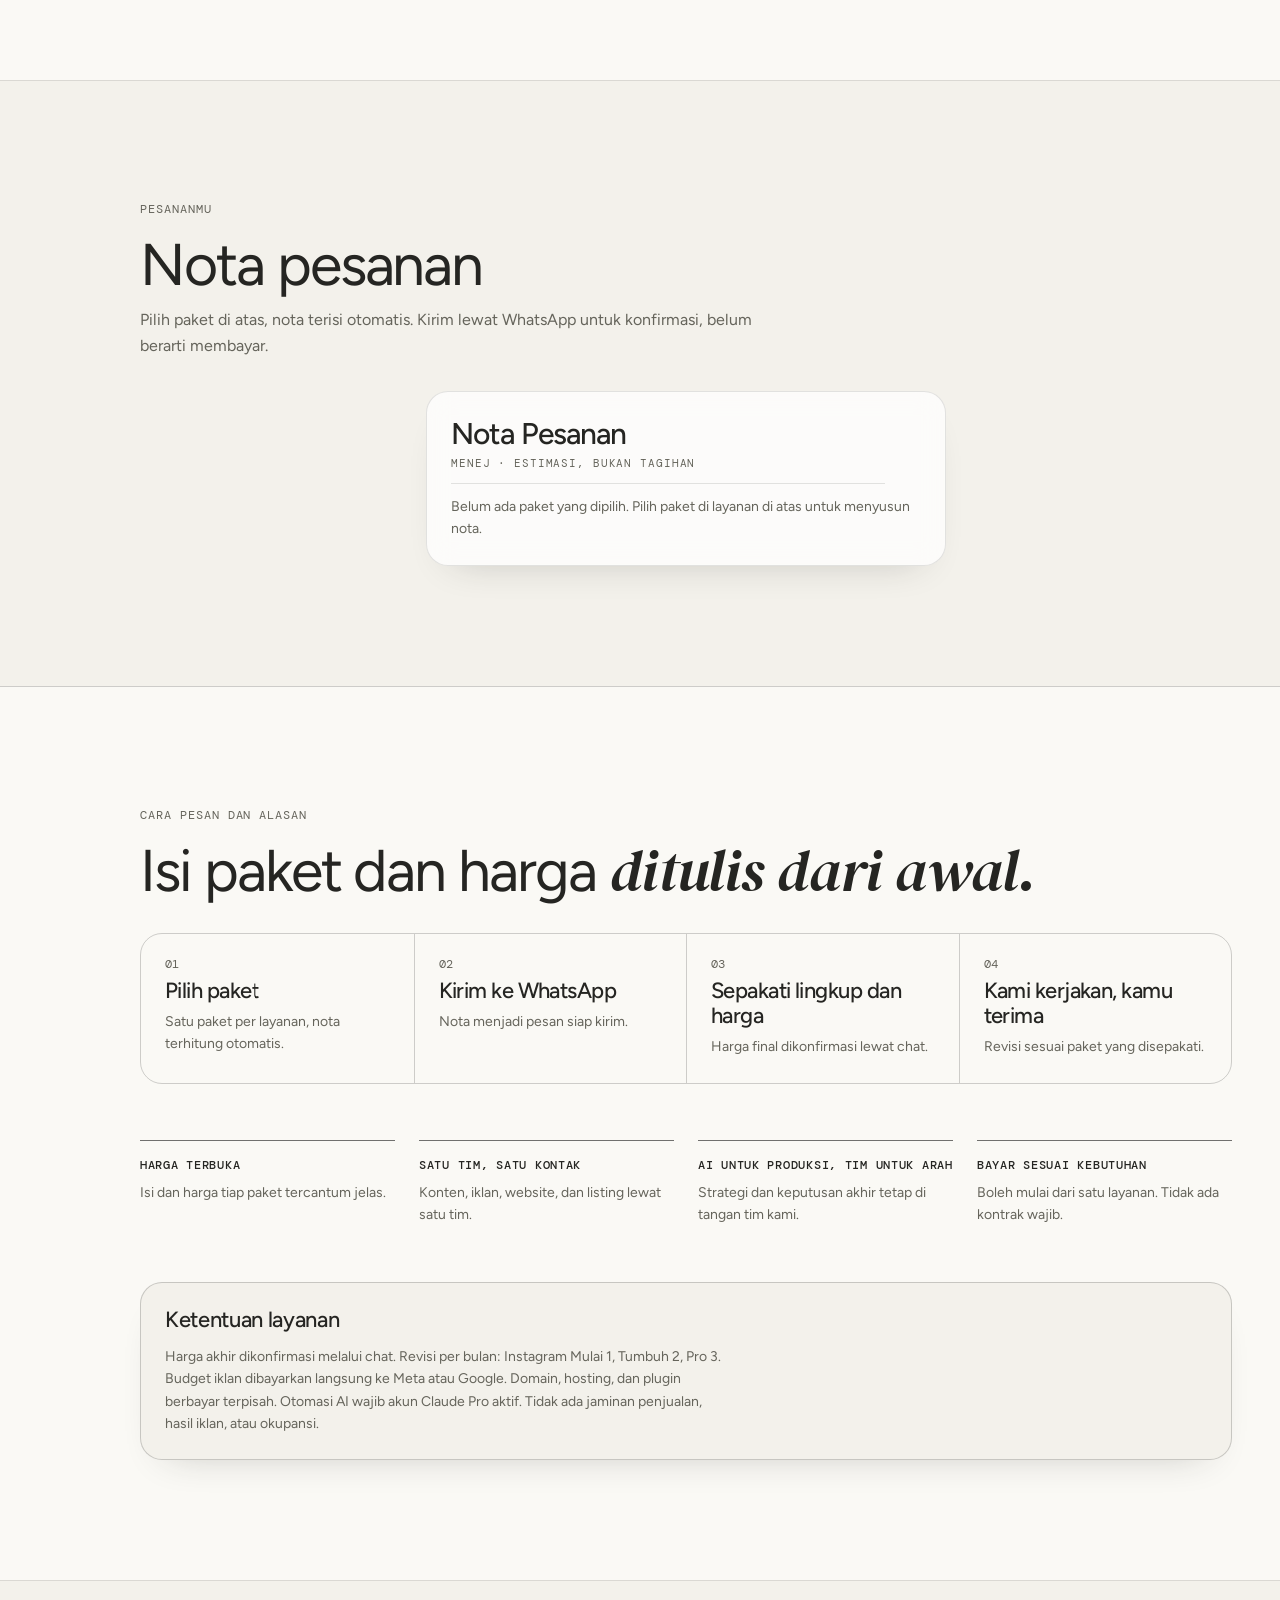
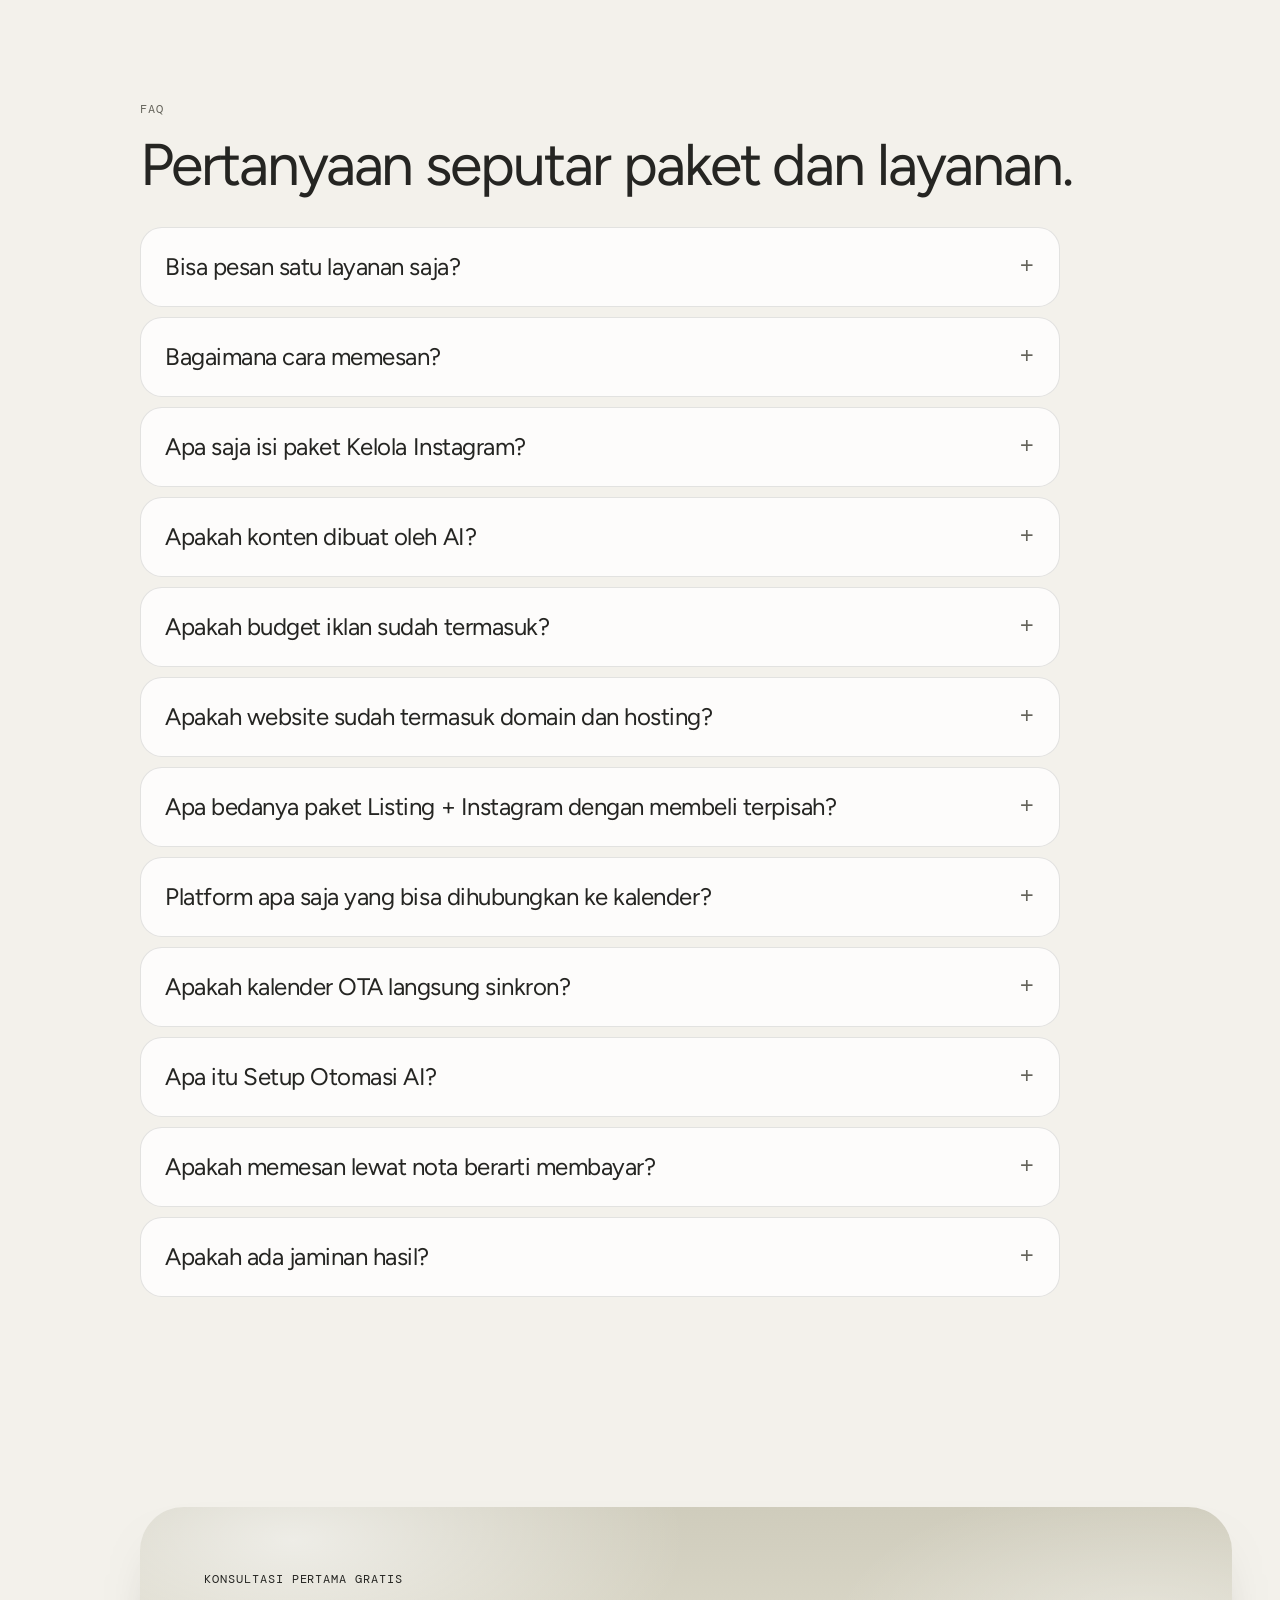
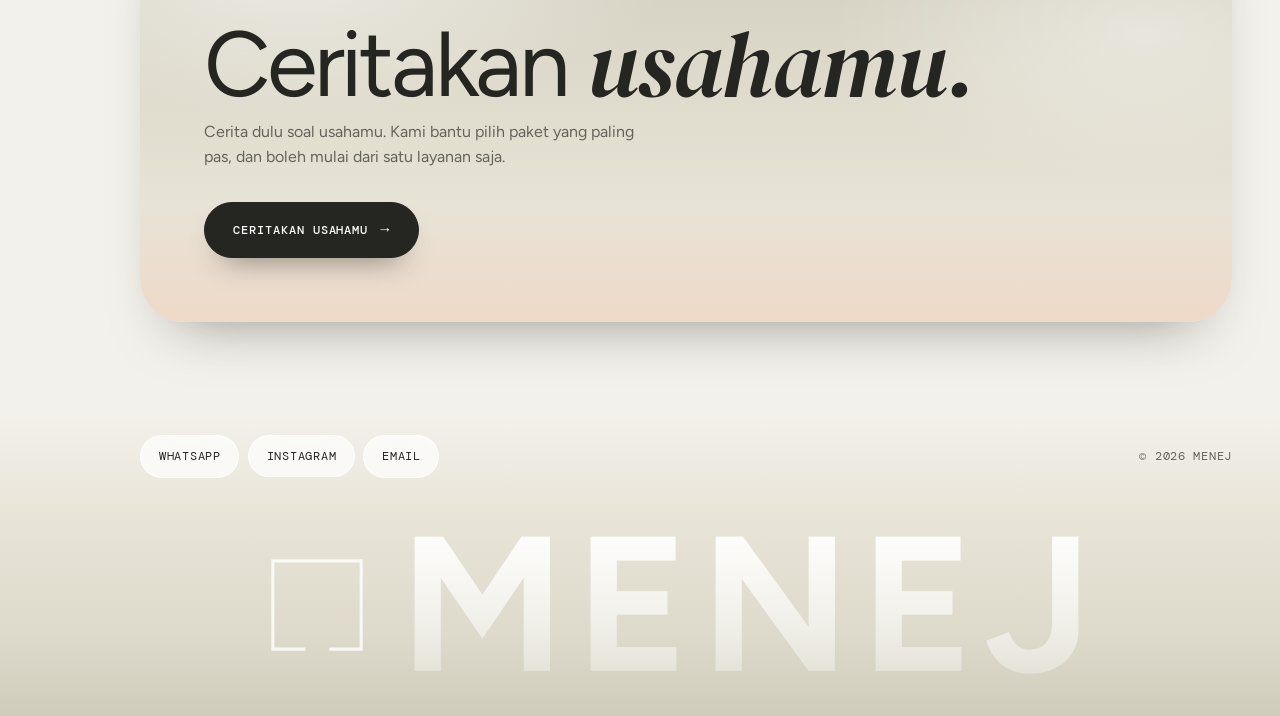
==== commit 20539f01: "Ganti nama jadi MENEJ, logo ikon persegi, palet krem dan arang, domain menej.site Co-Authored-By: Cl" ====
--- a/index.html
+++ b/index.html
@@ -3,24 +3,24 @@
 <head>
 <meta charset="utf-8">
 <meta name="viewport" content="width=device-width,initial-scale=1,viewport-fit=cover">
-<title>Jasa Kelola Instagram, Website &amp; Listing UMKM | Menej Ets</title>
+<title>Jasa Kelola Instagram, Website &amp; Listing UMKM | MENEJ</title>
 <meta name="description" content="Jasa kelola Instagram, iklan Meta &amp; Google, website, dan listing Airbnb–Booking.com untuk UMKM. Paket harga jelas, konsultasi gratis lewat WhatsApp.">
 <meta name="robots" content="index,follow,max-image-preview:large">
-<link rel="canonical" href="https://menejets.swipi.site/">
-<meta name="theme-color" content="#DAD6CF">
+<link rel="canonical" href="https://menej.site/">
+<meta name="theme-color" content="#DDDACD">
 <meta property="og:type" content="website">
-<meta property="og:site_name" content="Menej Ets">
+<meta property="og:site_name" content="MENEJ">
 <meta property="og:locale" content="id_ID">
-<meta property="og:url" content="https://menejets.swipi.site/">
-<meta property="og:title" content="Menej Ets: Jasa Kelola Instagram, Website, dan Listing UMKM">
+<meta property="og:url" content="https://menej.site/">
+<meta property="og:title" content="MENEJ: Jasa Kelola Instagram, Website, dan Listing UMKM">
 <meta property="og:description" content="Paket kelola Instagram, iklan, website, listing Airbnb dan Booking.com, serta otomasi AI untuk UMKM. Isi dan harga tertulis jelas.">
-<meta property="og:image" content="https://menejets.swipi.site/og-image.png">
-<link rel="icon" href="data:image/svg+xml,%3Csvg xmlns='http://www.w3.org/2000/svg' viewBox='0 0 240 240'%3E%3Crect width='240' height='240' rx='56' fill='%2312251E'/%3E%3Crect x='100' y='44' width='40' height='104' rx='20' fill='%23F5EFE3'/%3E%3Ccircle cx='120' cy='188' r='22' fill='%23FFB81C'/%3E%3C/svg%3E">
+<meta property="og:image" content="https://menej.site/og-image.png">
+<link rel="icon" href="assets/logo/favicon.svg" type="image/svg+xml">
 <link rel="preconnect" href="https://fonts.googleapis.com"><link rel="preconnect" href="https://fonts.gstatic.com" crossorigin>
 <link rel="stylesheet" href="https://fonts.googleapis.com/css2?family=DM+Mono:wght@400;500&family=DM+Serif+Display:ital@0;1&family=Figtree:wght@300..800&display=swap">
 <link rel="stylesheet" href="assets/site.css">
 <link rel="stylesheet" href="assets/shell.css">
-<script type="application/ld+json">{"@context": "https://schema.org", "@type": "Organization", "name": "Menej Ets", "url": "https://instagram.com/menejets", "email": "menejets@gmail.com", "telephone": "+628567876751", "description": "Pengelola digital untuk UMKM: kelola Instagram, iklan Meta dan Google, website, listing properti, dan otomasi AI.", "sameAs": ["https://instagram.com/menejets"]}</script>
+<script type="application/ld+json">{"@context": "https://schema.org", "@type": "Organization", "name": "MENEJ", "url": "https://menej.site/", "email": "menejets@gmail.com", "telephone": "+628567876751", "description": "Pengelola digital untuk UMKM: kelola Instagram, iklan Meta dan Google, website, listing properti, dan otomasi AI.", "sameAs": ["https://instagram.com/menej.site"]}</script>
 <!--ld-faq-->
     <script type="application/ld+json">{"@context":"https://schema.org","@type":"FAQPage","mainEntity":[{"@type":"Question","name":"Bisa pesan satu layanan saja?","acceptedAnswer":{"@type":"Answer","text":"Bisa. Tiap layanan dijual sebagai paket sendiri, jadi kamu boleh mulai dari satu saja dan menambah nanti."}},{"@type":"Question","name":"Bagaimana cara memesan?","acceptedAnswer":{"@type":"Answer","text":"Pilih paket di tiap layanan, nota terisi otomatis, lalu kirim lewat WhatsApp. Kalau masih ragu, boleh ngobrol dulu sebelum memesan."}},{"@type":"Question","name":"Apa saja isi paket Kelola Instagram?","acceptedAnswer":{"@type":"Answer","text":"Reels dan carousel sesuai paket, lengkap dengan caption, hashtag, jadwal, dan unggah. Paket Mulai 4 Reels dan 4 Carousel, Tumbuh 8 dan 8, Pro 12 dan 12 per bulan."}},{"@type":"Question","name":"Apakah konten dibuat oleh AI?","acceptedAnswer":{"@type":"Answer","text":"AI membantu mempercepat produksi. Arahan kreatif, pemilihan hasil, dan keputusan strategis tetap kami pegang."}},{"@type":"Question","name":"Apakah budget iklan sudah termasuk?","acceptedAnswer":{"@type":"Answer","text":"Belum. Budget iklan dibayar langsung ke Meta atau Google. Biaya dari kami untuk penyiapan dan pengelolaan iklan."}},{"@type":"Question","name":"Apakah website sudah termasuk domain dan hosting?","acceptedAnswer":{"@type":"Answer","text":"Belum. Domain, hosting, dan plugin berbayar dihitung terpisah, kecuali kita sepakati lain."}},{"@type":"Question","name":"Apa bedanya paket Listing + Instagram dengan membeli terpisah?","acceptedAnswer":{"@type":"Answer","text":"Paket ini menggabungkan Listing 4 platform dan paket Instagram Mulai dalam satu harga, hemat Rp100.000 dibanding membeli terpisah."}},{"@type":"Question","name":"Platform apa saja yang bisa dihubungkan ke kalender?","acceptedAnswer":{"@type":"Answer","text":"Yang menyediakan tautan iCal: Airbnb, Booking.com, Agoda, Vrbo, Expedia, Tripadvisor Rentals, Google Calendar, Outlook, dan Apple iCloud. Traveloka, Tiket.com, RedDoorz, dan Pegipegi belum, jadi kalendernya tidak bisa kami tarik lewat iCal. Ketersediaan iCal bisa berbeda per jenis akun, jadi kami cek dulu sebelum kamu membayar."}},{"@type":"Question","name":"Apakah kalender OTA langsung sinkron?","acceptedAnswer":{"@type":"Answer","text":"Belum langsung. Kalender digabung lewat tautan iCal, dan tiap platform memperbarui tautannya sendiri, kadang butuh beberapa jam. Karena itu bentrok tanggal tetap mungkin. Untuk usaha dengan banyak pesanan, kami sarankan channel manager."}},{"@type":"Question","name":"Apa itu Setup Otomasi AI?","acceptedAnswer":{"@type":"Answer","text":"Kami menyiapkan alur kerja AI di akun Claude Pro milikmu untuk ide, naskah, dan caption. Biayanya Rp499.000 sekali bayar. Akun Claude Pro harus aktif dan langganannya kamu bayar sendiri."}},{"@type":"Question","name":"Apakah memesan lewat nota berarti membayar?","acceptedAnswer":{"@type":"Answer","text":"Belum. Nota hanya merangkum pesananmu ke pesan WhatsApp. Harga akhir kami konfirmasi lewat chat sebelum kamu setuju."}},{"@type":"Question","name":"Apakah ada jaminan hasil?","acceptedAnswer":{"@type":"Answer","text":"Kami tidak menjamin penjualan, hasil iklan, atau okupansi. Yang kami pastikan, layanan dikerjakan sesuai isi paket yang disepakati."}}]}</script>
     <!--/ld-faq-->
@@ -30,7 +30,7 @@
 
 <header class="nav">
   <div class="wrap nav__in">
-    <a class="nav__brand" href="#hero" aria-label="Menej Ets, kembali ke atas">menej ets</a>
+    <a class="nav__brand" href="#hero" aria-label="MENEJ, kembali ke atas"><svg class="mark" viewBox="0 0 100 100" aria-hidden="true" focusable="false"><path d="M38 96H4V4h92v92H63"/></svg><span>MENEJ</span></a>
     <nav class="nav__links" aria-label="Navigasi utama">
       <a href="#instagram">Instagram</a><a href="#iklan">Iklan</a><a href="#website">Website</a><a href="#properti">Properti</a><a href="#otomasi">Otomasi AI</a><a href="#karya">Karya</a><a href="#faq">FAQ</a>
     </nav>
@@ -377,10 +377,10 @@
 
 <footer class="footer">
   <div class="wrap footer__in">
-    <nav aria-label="Kontak"><a href="https://wa.me/628567876751" target="_blank" rel="noopener">WhatsApp</a><a href="https://instagram.com/menejets" target="_blank" rel="noopener">Instagram</a><a href="mailto:menejets@gmail.com">Email</a></nav>
-    <p>© 2026 Menej Ets</p>
+    <nav aria-label="Kontak"><a href="https://wa.me/628567876751" target="_blank" rel="noopener">WhatsApp</a><a href="https://instagram.com/menej.site" target="_blank" rel="noopener">Instagram</a><a href="mailto:menejets@gmail.com">Email</a></nav>
+    <p>© 2026 MENEJ</p>
   </div>
-  <a class="footer__word" href="#hero" aria-label="Menej Ets, kembali ke atas"><span>menej</span><span>ets</span></a>
+  <a class="footer__word" href="#hero" aria-label="MENEJ, kembali ke atas"><svg class="mark" viewBox="0 0 100 100" aria-hidden="true" focusable="false"><path d="M38 96H4V4h92v92H63"/></svg><span>MENEJ</span></a>
 </footer>
 
 <dialog class="demo" id="demo-dialog" aria-labelledby="demo-title">
@@ -392,7 +392,7 @@
   <iframe id="demo-frame" title="Pratinjau demo" allow="autoplay; fullscreen" sandbox="allow-scripts allow-same-origin allow-popups allow-popups-to-escape-sandbox allow-forms allow-modals"></iframe>
 </dialog>
 
-<a class="wa-chip" id="wa-chip" href="https://wa.me/628567876751" target="_blank" rel="noopener" aria-label="Chat WhatsApp Menej Ets">
+<a class="wa-chip" id="wa-chip" href="https://wa.me/628567876751" target="_blank" rel="noopener" aria-label="Chat WhatsApp MENEJ">
   <svg viewBox="0 0 32 32" aria-hidden="true"><path fill="currentColor" d="M16.02 3C8.84 3 3 8.83 3 16c0 2.3.6 4.54 1.74 6.52L3 29l6.64-1.7A13 13 0 0 0 16.02 29C23.18 29 29 23.17 29 16S23.18 3 16.02 3Zm0 23.6c-2 0-3.95-.54-5.66-1.55l-.4-.24-3.94 1.01 1.05-3.84-.26-.4A10.56 10.56 0 0 1 5.4 16c0-5.84 4.76-10.6 10.62-10.6S26.6 10.16 26.6 16s-4.74 10.6-10.58 10.6Zm5.82-7.93c-.32-.16-1.88-.93-2.17-1.03-.29-.11-.5-.16-.71.16-.21.32-.82 1.03-1 1.24-.19.21-.37.24-.69.08-.32-.16-1.34-.5-2.55-1.57-.94-.84-1.58-1.88-1.76-2.2-.19-.32-.02-.49.14-.65.14-.14.32-.37.48-.56.16-.19.21-.32.32-.53.11-.21.05-.4-.03-.56-.08-.16-.71-1.71-.98-2.34-.26-.62-.52-.53-.71-.54l-.61-.01c-.21 0-.56.08-.85.4-.29.32-1.12 1.09-1.12 2.66s1.15 3.09 1.31 3.3c.16.21 2.26 3.45 5.48 4.84.77.33 1.37.53 1.83.68.77.24 1.47.21 2.02.13.62-.09 1.88-.77 2.14-1.51.27-.74.27-1.38.19-1.51-.08-.13-.29-.21-.61-.37Z"/></svg>
   <span class="wa-chip__n" hidden></span>
 </a>
--- a/assets/site.css
+++ b/assets/site.css
@@ -84,7 +84,6 @@
 .nav { position: fixed; inset: 0 0 auto 0; z-index: 50; height: var(--nav-h); background: rgba(0, 0, 0, .72); backdrop-filter: blur(14px); -webkit-backdrop-filter: blur(14px); border-bottom: 1px solid rgba(255, 255, 255, .18); color: #fff; }
 .nav__in { height: 100%; display: flex; align-items: center; justify-content: space-between; gap: var(--s4); }
 .nav__brand { font: 600 22px/1 var(--font); letter-spacing: -.04em; white-space: nowrap; }
-.nav__brand::after { content: "."; font-family: var(--serif); font-style: italic; }
 .nav__links { display: flex; gap: var(--s1); }
 .nav__links a { padding: 10px 12px; font: 400 12px/1 var(--mono); letter-spacing: .08em; text-transform: uppercase; color: #A6A6A6; transition: color .3s var(--ease); }
 .nav__links a:hover, .nav__links a[aria-current="true"] { color: #fff; }
--- a/assets/shell.css
+++ b/assets/shell.css
@@ -1,28 +1,28 @@
-/* Menej Ets: lapisan "jendela dashboard". Dimuat setelah site.css.
+/* MENEJ: lapisan "jendela dashboard". Dimuat setelah site.css.
    Bingkai membulat, rel ikon di kiri, pil melayang di atas, kartu kaca, dan transisi bagian.
    Warna tetap hitam dan putih (token di site.css); yang berubah hanya bentuk, kaca, dan gerak. */
 
 :root {
   /* palet terang lembut: putih lavender, langit senja, biru tua, sentuhan persik */
-  --bg: #F4F3FA;
-  --surface: #FFFFFF;
-  --surface-2: #ECEAF6;
-  --ink: #1E1654;
-  --muted: #5E5C7A;
-  --line: rgba(30, 22, 84, .12);
-  --line-strong: rgba(30, 22, 84, .42);
-  --lt-bg: #FFFFFF;
-  --lt-surface: #F4F3FA;
-  --lt-ink: #1E1654;
-  --lt-muted: #5E5C7A;
-  --navy: #1E1654;
+  --bg: #F3F1EB;
+  --surface: #FAF9F5;
+  --surface-2: #E6E3D8;
+  --ink: #252522;
+  --muted: #65645B;
+  --line: rgba(37, 37, 34, .12);
+  --line-strong: rgba(37, 37, 34, .42);
+  --lt-bg: #FAF9F5;
+  --lt-surface: #F3F1EB;
+  --lt-ink: #252522;
+  --lt-muted: #65645B;
+  --navy: #252522;
   --peach: #E8845A;
   --fm: 8px;                    /* tebal bingkai luar */
   --fr: 28px;                   /* radius jendela */
-  --wrapbg: #DAD6CF;            /* warna di luar jendela */
-  --glass: rgba(255, 255, 255, .92);
-  --glass-line: rgba(30, 22, 84, .1);
-  --glass-shadow: 0 10px 28px -14px rgba(30, 22, 84, .35);
+  --wrapbg: #DDDACD;            /* warna di luar jendela */
+  --glass: rgba(250, 249, 245, .92);
+  --glass-line: rgba(37, 37, 34, .1);
+  --glass-shadow: 0 10px 28px -14px rgba(37, 37, 34, .35);
   --r: 22px;
   --nav-h: 78px;
   --rail-space: 0px;
@@ -35,7 +35,7 @@
 
 /* ---------- bingkai: jendela membulat yang selalu terlihat saat gulir ---------- */
 .frame { position: fixed; inset: var(--fm); z-index: 80; border-radius: var(--fr); box-shadow: 0 0 0 100vmax var(--wrapbg); pointer-events: none; }
-.frame::after { content: ""; position: absolute; inset: 0; border-radius: inherit; box-shadow: inset 0 0 0 1px rgba(30, 22, 84, .1); }
+.frame::after { content: ""; position: absolute; inset: 0; border-radius: inherit; box-shadow: inset 0 0 0 1px rgba(37, 37, 34, .1); }
 
 /* ruang untuk rel di layar lebar */
 .section, .hero, .band, .strip, .footer, .cta { padding-left: var(--rail-space); }
@@ -49,10 +49,11 @@
   -webkit-backdrop-filter: blur(16px) saturate(1.3); backdrop-filter: blur(16px) saturate(1.3);
   border: 1px solid var(--glass-line); border-radius: 999px; box-shadow: var(--glass-shadow);
 }
-.nav .nav__brand { display: flex; align-items: center; height: 46px; padding: 0 20px; font-size: 20px; }
+.nav .nav__brand { display: flex; align-items: center; gap: 10px; height: 46px; padding: 0 20px 0 16px; font: 700 15px/1 var(--font); letter-spacing: .26em; }
+.mark { width: 20px; height: 20px; flex: none; stroke: currentColor; fill: none; stroke-width: 8; }
 .nav__links { padding: 4px; gap: 2px; }
 .nav__links a { padding: 11px 14px; border-radius: 999px; color: var(--muted); }
-.nav__links a:hover { color: var(--navy); background: rgba(30, 22, 84, .07); }
+.nav__links a:hover { color: var(--navy); background: rgba(37, 37, 34, .07); }
 .nav__links a[aria-current="true"] { background: var(--navy); color: #fff; }
 .nav .btn.btn--primary { min-height: 46px; padding: 0 20px; }
 .nav .btn.btn--primary:hover { background: var(--navy); color: #fff; border-color: var(--navy); }
@@ -61,7 +62,7 @@
 /* ---------- rel ikon: kiri di layar lebar, dok bawah di ponsel ---------- */
 .rail { position: fixed; z-index: 55; left: calc(var(--fm) + 14px); top: 50%; transform: translateY(-50%); display: flex; flex-direction: column; gap: 6px; padding: 8px; background: var(--glass); -webkit-backdrop-filter: blur(16px) saturate(1.3); backdrop-filter: blur(16px) saturate(1.3); border: 1px solid var(--glass-line); border-radius: 999px; box-shadow: var(--glass-shadow); }
 .rail a { position: relative; width: 42px; height: 42px; display: grid; place-items: center; border-radius: 50%; color: var(--muted); transition: background-color .3s var(--ease), color .3s var(--ease), transform .3s var(--ease); }
-.rail a:hover { background: rgba(30, 22, 84, .08); color: var(--navy); }
+.rail a:hover { background: rgba(37, 37, 34, .08); color: var(--navy); }
 .rail a[aria-current="true"] { background: var(--navy); color: #fff; }
 .rail a:active { transform: scale(.94); }
 @media (max-width: 999px) {
@@ -80,7 +81,7 @@
 h1 { font-size: clamp(40px, 5.2vw, 84px); }
 
 .hero__cards { position: absolute; z-index: 3; right: clamp(18px, 4vw, 48px); bottom: clamp(20px, 3.4vw, 44px); display: flex; gap: 12px; align-items: stretch; }
-.gcard { position: relative; display: grid; gap: 4px; align-content: end; padding: 16px 18px; color: var(--navy); background: rgba(255, 255, 255, .5); border: 1px solid rgba(255, 255, 255, .75); border-radius: 24px; -webkit-backdrop-filter: blur(18px) saturate(1.3); backdrop-filter: blur(18px) saturate(1.3); box-shadow: 0 20px 44px -24px rgba(30, 22, 84, .55); transition: background-color .3s var(--ease), transform .5s var(--ease); will-change: translate; }
+.gcard { position: relative; display: grid; gap: 4px; align-content: end; padding: 16px 18px; color: var(--navy); background: rgba(255, 255, 255, .5); border: 1px solid rgba(255, 255, 255, .75); border-radius: 24px; -webkit-backdrop-filter: blur(18px) saturate(1.3); backdrop-filter: blur(18px) saturate(1.3); box-shadow: 0 20px 44px -24px rgba(37, 37, 34, .55); transition: background-color .3s var(--ease), transform .5s var(--ease); will-change: translate; }
 .gcard:hover { background: rgba(255, 255, 255, .72); transform: translateY(-3px); }
 .gcard small { font: 400 10px/1.3 var(--mono); letter-spacing: .1em; text-transform: uppercase; color: var(--muted); }
 .gcard b { font: 400 22px/1.1 var(--font); letter-spacing: -.02em; }
@@ -103,7 +104,7 @@
 }
 
 /* ---------- kartu dan komponen: membulat, berkaca di bagian gelap ---------- */
-.card { border-radius: var(--r); background: rgba(255, 255, 255, .72); -webkit-backdrop-filter: blur(14px); backdrop-filter: blur(14px); box-shadow: 0 18px 40px -28px rgba(30, 22, 84, .3); }
+.card { border-radius: var(--r); background: rgba(255, 255, 255, .72); -webkit-backdrop-filter: blur(14px); backdrop-filter: blur(14px); box-shadow: 0 18px 40px -28px rgba(37, 37, 34, .3); }
 .light .card, .cta .card { background: var(--surface); }
 .btn, .chip { border-radius: 999px; }
 .cd { border-radius: 10px; }
@@ -120,8 +121,8 @@
 @media (max-width: 860px) { .strip { padding-left: var(--pad); } }
 
 .pkgs { border: 0; gap: 14px; }
-.pkgs > *, .pkgs > *:first-child { border: 1px solid var(--line); border-radius: 26px; background: rgba(255, 255, 255, .78); box-shadow: 0 22px 44px -30px rgba(30, 22, 84, .35); }
-.pkgs > .pkg--hl { background: var(--navy); border-color: var(--navy); --ink: #fff; --muted: #CFCBEA; --line-strong: rgba(255, 255, 255, .5); color: #fff; }
+.pkgs > *, .pkgs > *:first-child { border: 1px solid var(--line); border-radius: 26px; background: rgba(255, 255, 255, .78); box-shadow: 0 22px 44px -30px rgba(37, 37, 34, .35); }
+.pkgs > .pkg--hl { background: var(--navy); border-color: var(--navy); --ink: #fff; --muted: #D8D5C8; --line-strong: rgba(255, 255, 255, .5); color: #fff; }
 .pkg--hl .btn--primary, .pkg--hl .btn--ghost { background: #fff; border-color: #fff; color: var(--navy); }
 .pkg--hl .btn:hover { background: transparent; color: #fff; }
 .pkgs > .pkg--in:not(.pkg--hl) { border-color: var(--ink); }
@@ -138,7 +139,7 @@
 .karya__img img { scale: 1.08; }
 
 /* ---------- transisi bagian: bagian tujuan naik dari bawah ---------- */
-.pgx { position: fixed; inset: 0; z-index: 40; overflow: hidden; transform: translateY(102%); border-radius: var(--fr) var(--fr) 0 0; box-shadow: 0 -40px 80px -30px rgba(30, 22, 84, .55); transition: transform .72s cubic-bezier(.76, 0, .18, 1); will-change: transform; }
+.pgx { position: fixed; inset: 0; z-index: 40; overflow: hidden; transform: translateY(102%); border-radius: var(--fr) var(--fr) 0 0; box-shadow: 0 -40px 80px -30px rgba(37, 37, 34, .55); transition: transform .72s cubic-bezier(.76, 0, .18, 1); will-change: transform; }
 .pgx.in { transform: none; }
 .pgx__in { width: 100%; }
 .pgx-dim { position: fixed; inset: 0; z-index: 39; opacity: 0; pointer-events: none; transition: opacity .72s cubic-bezier(.76, 0, .18, 1); }
@@ -153,10 +154,10 @@
 .hero { background:
   radial-gradient(46% 30% at 20% 14%, rgba(255, 255, 255, .6), transparent 72%),
   radial-gradient(40% 24% at 84% 26%, rgba(255, 255, 255, .4), transparent 72%),
-  linear-gradient(180deg, #A8B4E6 0%, #C7C5EB 36%, #E7D2E0 66%, #F2CDBD 86%, #F4F3FA 100%); }
+  linear-gradient(180deg, #CFCCBC 0%, #DDDACB 36%, #E7E3D6 66%, #EFD9C8 86%, #F3F1EB 100%); }
 .hero__lead, .band__side p { color: var(--muted); }
 .trace i { border-color: var(--navy); }
-.trace u { background: rgba(30, 22, 84, .5); }
+.trace u { background: rgba(37, 37, 34, .5); }
 .trace u::after { border-color: var(--navy); }
 .trace b { background: var(--navy); }
 .btn--primary { color: #fff; }
@@ -165,25 +166,26 @@
 .demo { background: var(--navy); }
 
 /* ---------- CTA dan footer: langit senja yang sama dengan hero ---------- */
-.cta { background: #F4F3FA; border-top: 0; padding-block: clamp(40px, 7vw, 96px); }
+.cta { background: #F3F1EB; border-top: 0; padding-block: clamp(40px, 7vw, 96px); }
 .cta__card { position: relative; overflow: hidden; border-radius: clamp(28px, 4vw, 44px); padding: clamp(28px, 5vw, 64px); background:
   radial-gradient(50% 60% at 14% 8%, rgba(255, 255, 255, .62), transparent 72%),
   radial-gradient(40% 50% at 92% 30%, rgba(255, 255, 255, .38), transparent 72%),
-  linear-gradient(180deg, #A8B4E6 0%, #C7C5EB 40%, #E7D2E0 72%, #F2CDBD 100%);
-  box-shadow: 0 30px 60px -36px rgba(30, 22, 84, .55); }
+  linear-gradient(180deg, #CFCCBC 0%, #DDDACB 40%, #E7E3D6 72%, #EFD9C8 100%);
+  box-shadow: 0 30px 60px -36px rgba(37, 37, 34, .55); }
 .cta__card .cta__in { position: relative; align-items: flex-end; }
 .cta h2 { font-size: clamp(42px, 7.2vw, 112px); }
 .cta p { color: var(--muted); max-width: 46ch; margin-top: 18px; }
 .cta .eyebrow { color: var(--navy); }
-.cta .btn.btn--primary { min-height: 56px; padding-inline: 28px; box-shadow: 0 16px 30px -18px rgba(30, 22, 84, .7); }
+.cta .btn.btn--primary { min-height: 56px; padding-inline: 28px; box-shadow: 0 16px 30px -18px rgba(37, 37, 34, .7); }
 
-.footer { position: relative; overflow: hidden; border-top: 0; color: var(--navy); padding: var(--s5) 0 0 var(--rail-space); background: linear-gradient(180deg, #F4F3FA 0%, #E7D2E0 38%, #C7C5EB 74%, #A8B4E6 100%); }
+.footer { position: relative; overflow: hidden; border-top: 0; color: var(--navy); padding: var(--s5) 0 0 var(--rail-space); background: linear-gradient(180deg, #F3F1EB 0%, #E7E3D6 38%, #DDDACB 74%, #CFCCBC 100%); }
 .footer__in { color: var(--navy); font-size: 12px; }
 .footer nav { gap: 8px; flex-wrap: wrap; }
 .footer nav a { padding: 12px 18px; border-radius: 999px; color: var(--navy); background: rgba(255, 255, 255, .7); border: 1px solid rgba(255, 255, 255, .85); -webkit-backdrop-filter: blur(14px); backdrop-filter: blur(14px); transition: background-color .3s var(--ease), color .3s var(--ease); }
 .footer nav a:hover { background: var(--navy); color: #fff; }
 .footer p { color: var(--muted); }
-.footer__word { display: flex; justify-content: center; align-items: baseline; gap: .12em; margin-top: clamp(20px, 4vw, 48px); padding-bottom: calc(var(--s2) + 92px); font: 600 clamp(64px, 19.5vw, 340px)/.82 var(--font); letter-spacing: -.06em; white-space: nowrap; color: transparent; background: linear-gradient(180deg, rgba(255, 255, 255, .95), rgba(255, 255, 255, .25) 90%); -webkit-background-clip: text; background-clip: text; user-select: none; }
-.footer__word span:last-child { font-family: var(--serif); font-style: italic; font-weight: 400; letter-spacing: -.02em; }
+.footer__word { display: flex; justify-content: center; align-items: center; gap: .18em; margin-top: clamp(20px, 4vw, 48px); padding-bottom: calc(var(--s2) + 92px); font: 700 clamp(52px, 15vw, 260px)/.82 var(--font); letter-spacing: .06em; white-space: nowrap; color: transparent; background: linear-gradient(180deg, rgba(255, 255, 255, .95), rgba(255, 255, 255, .25) 90%); -webkit-background-clip: text; background-clip: text; user-select: none; }
+.footer__word .mark { width: .5em; height: .5em; stroke: rgba(255, 255, 255, .8); stroke-width: 3.2; align-self: center; }
+.footer__word span { letter-spacing: .06em; }
 body { padding-bottom: 0; }
 @media (min-width: 1000px) { .footer__word { padding-bottom: calc(var(--s2) + 24px); } }
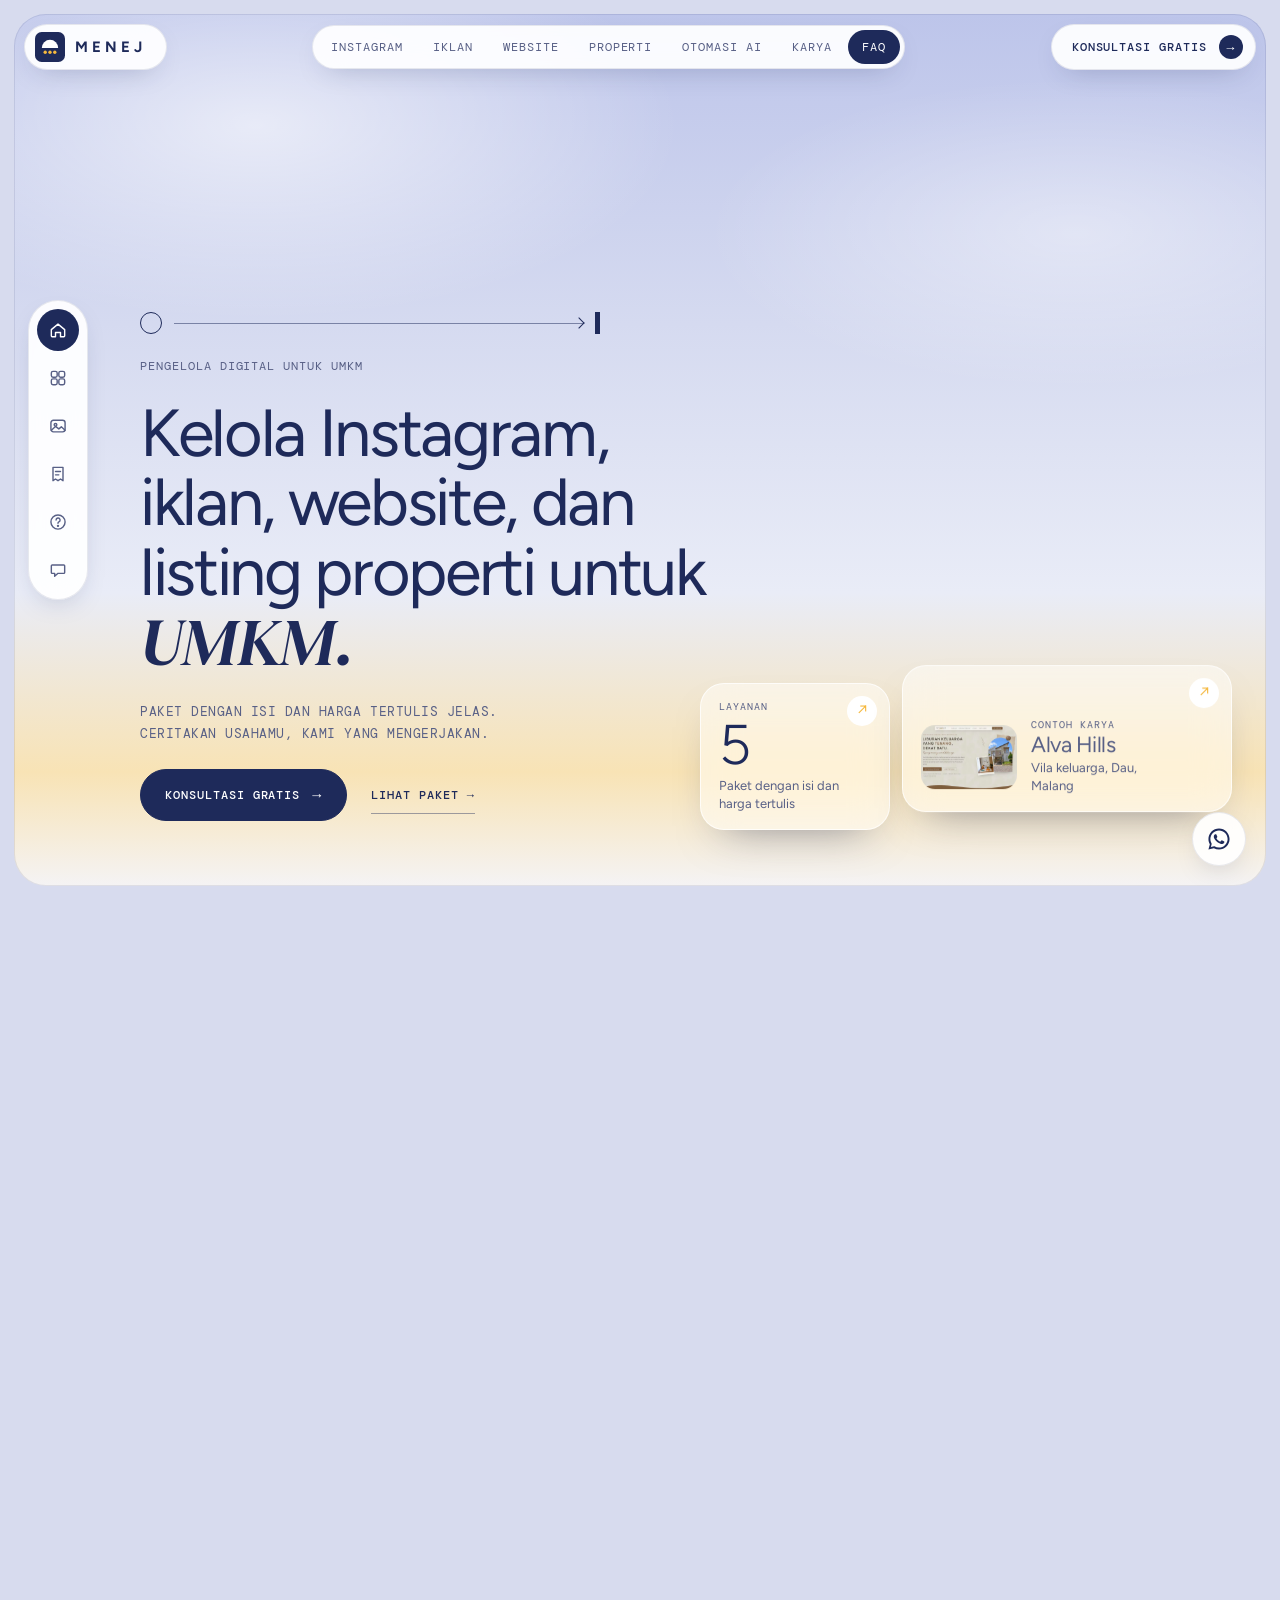
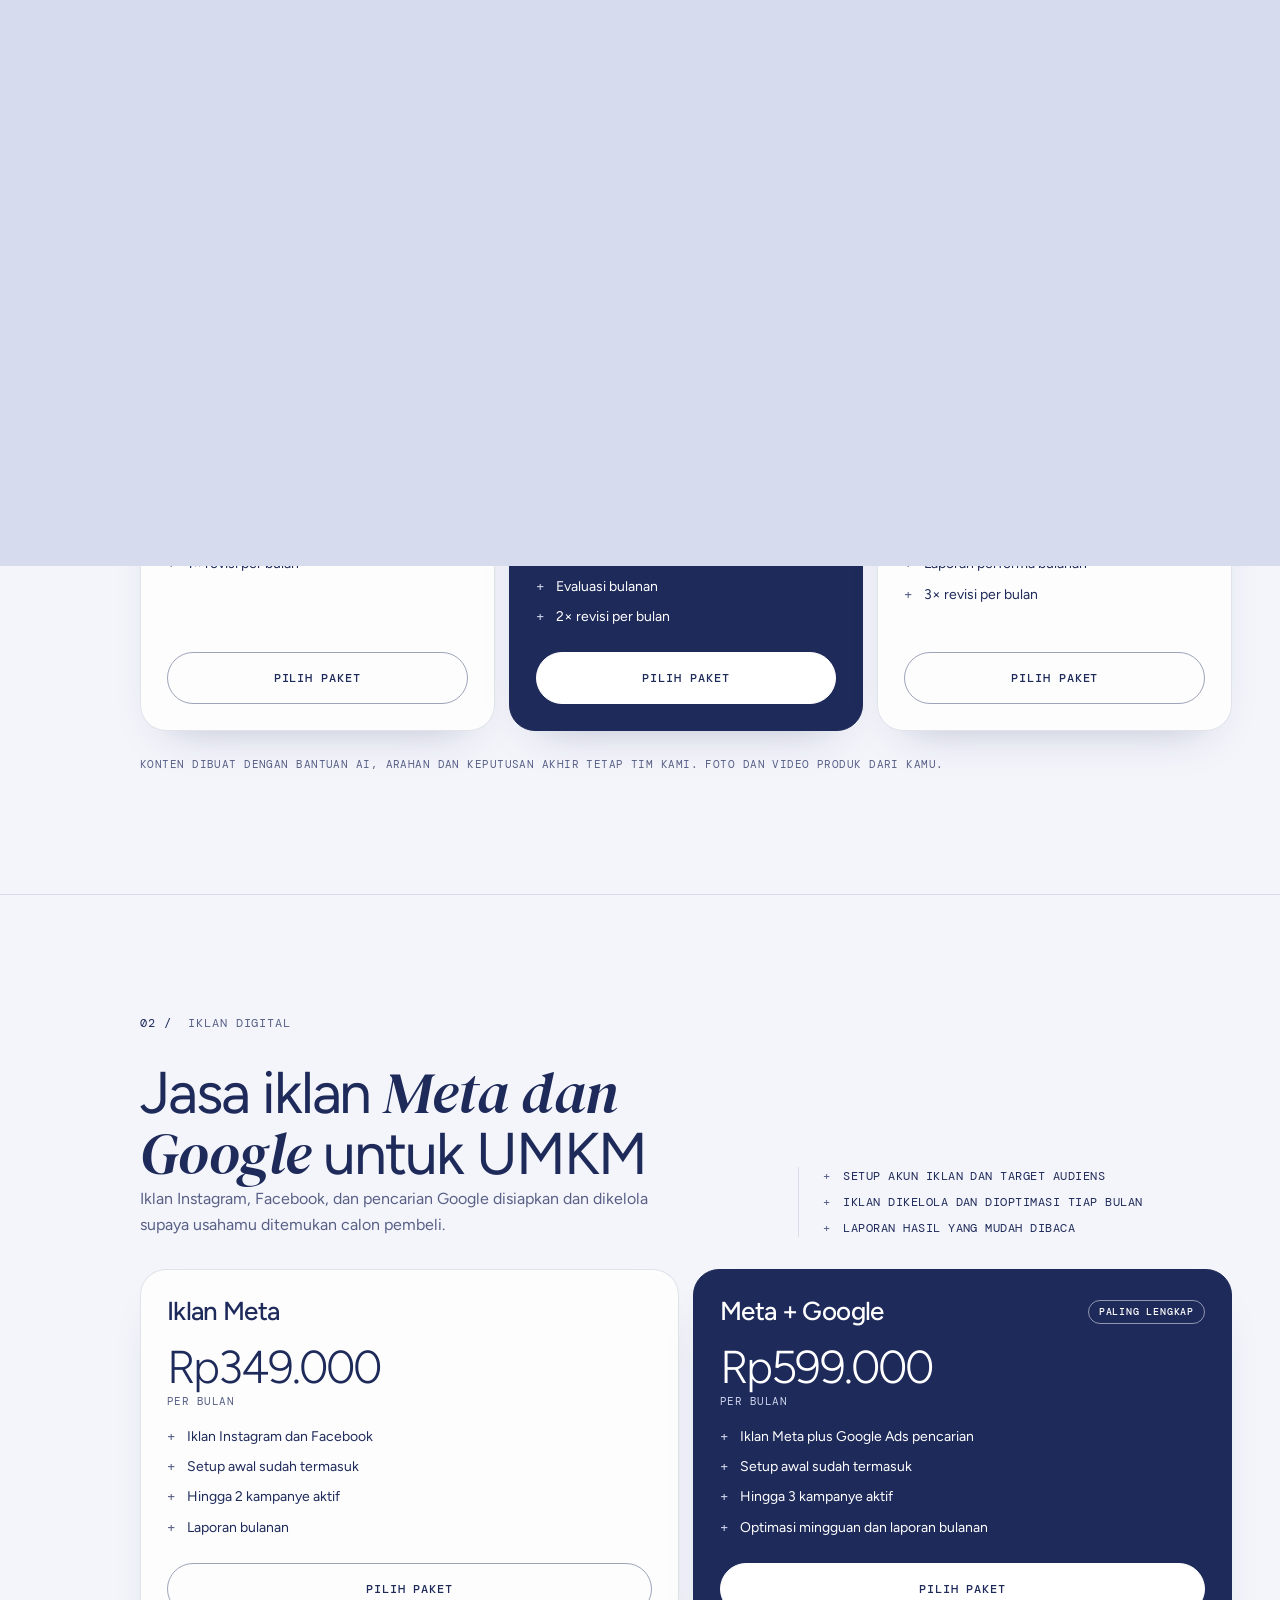
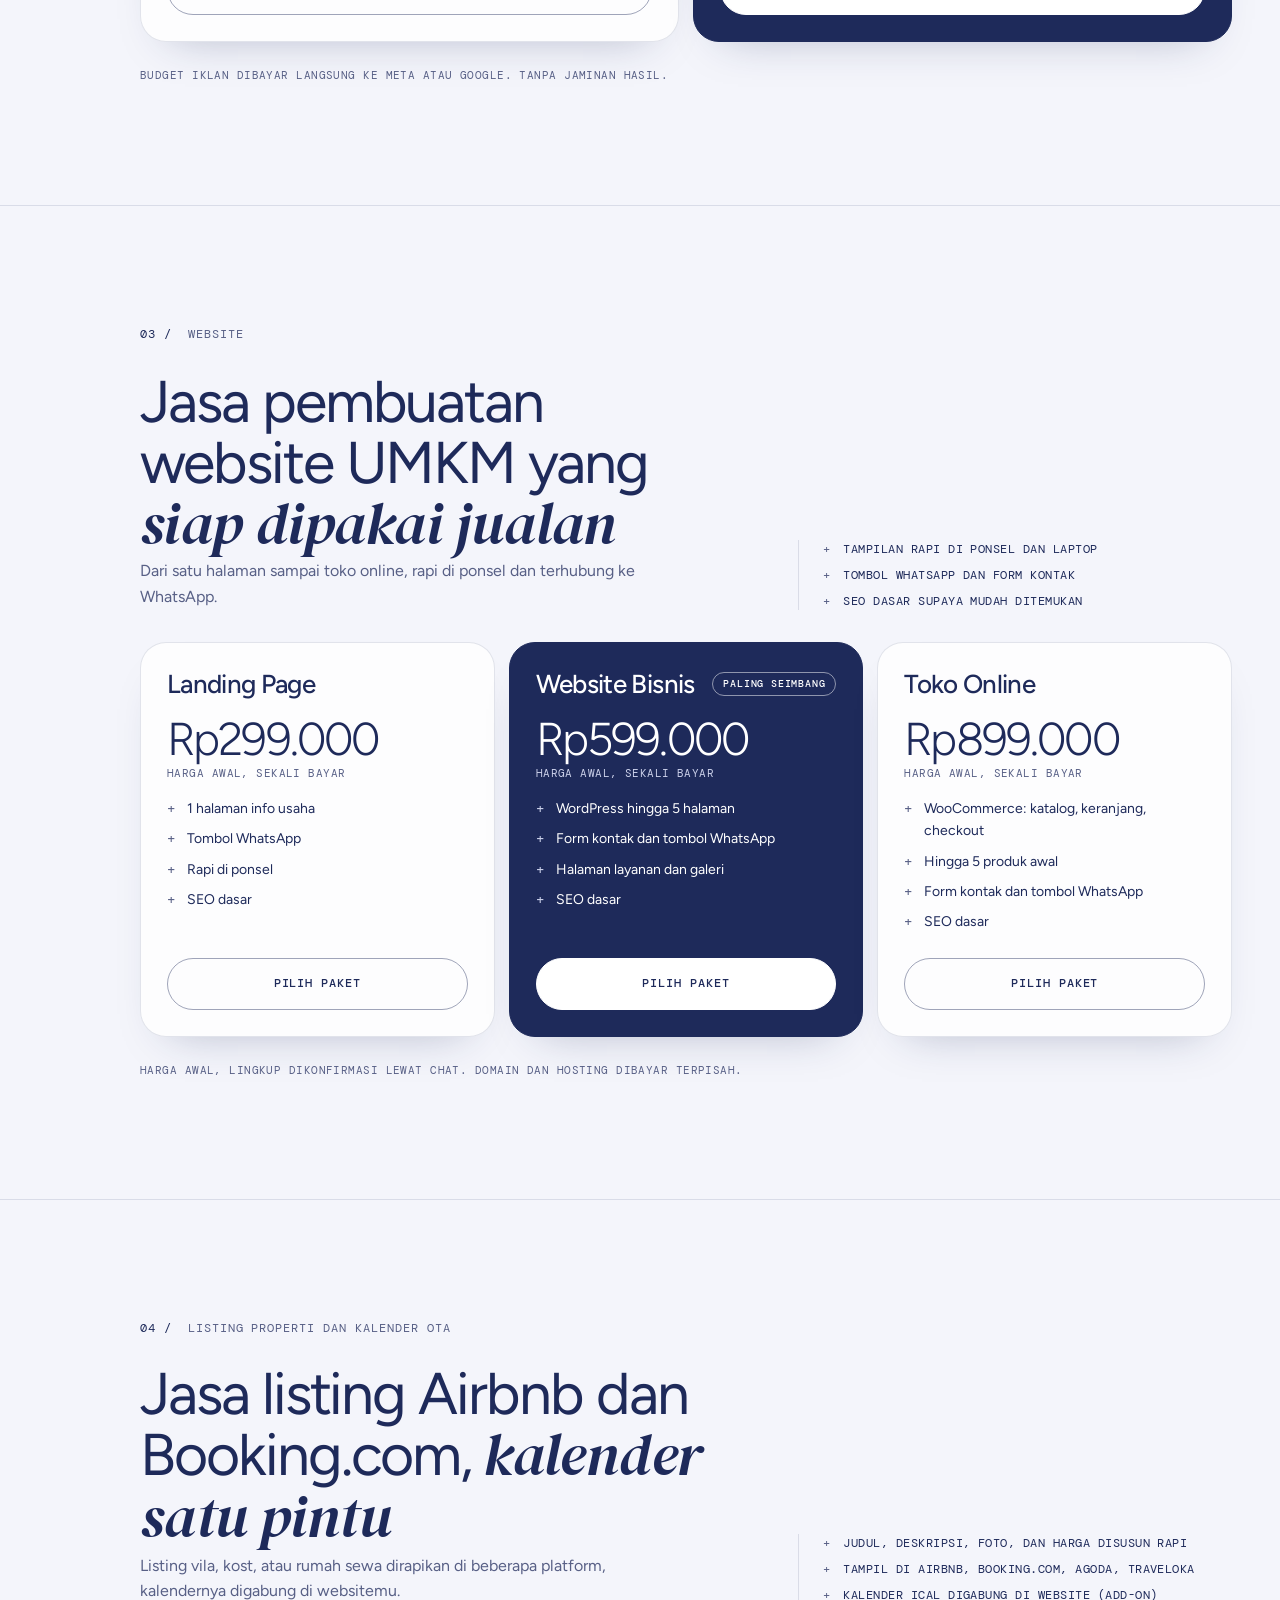
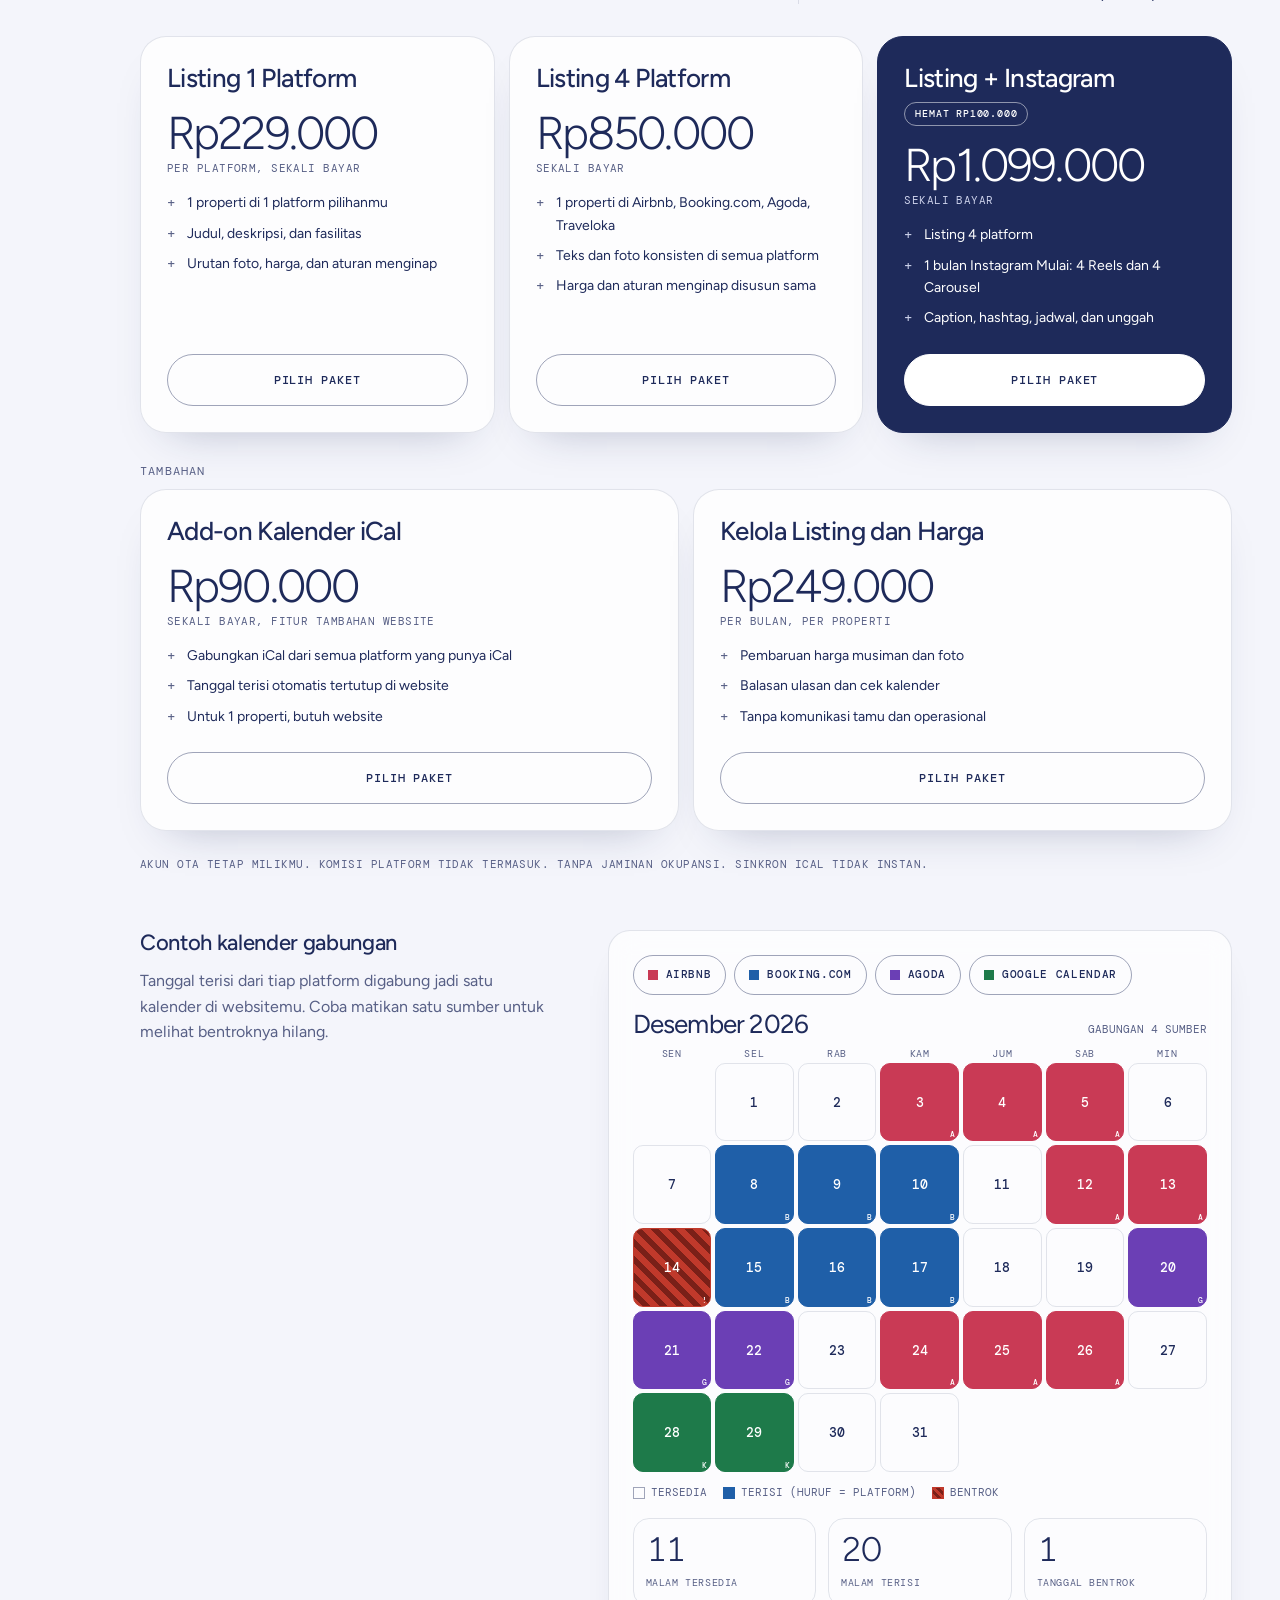
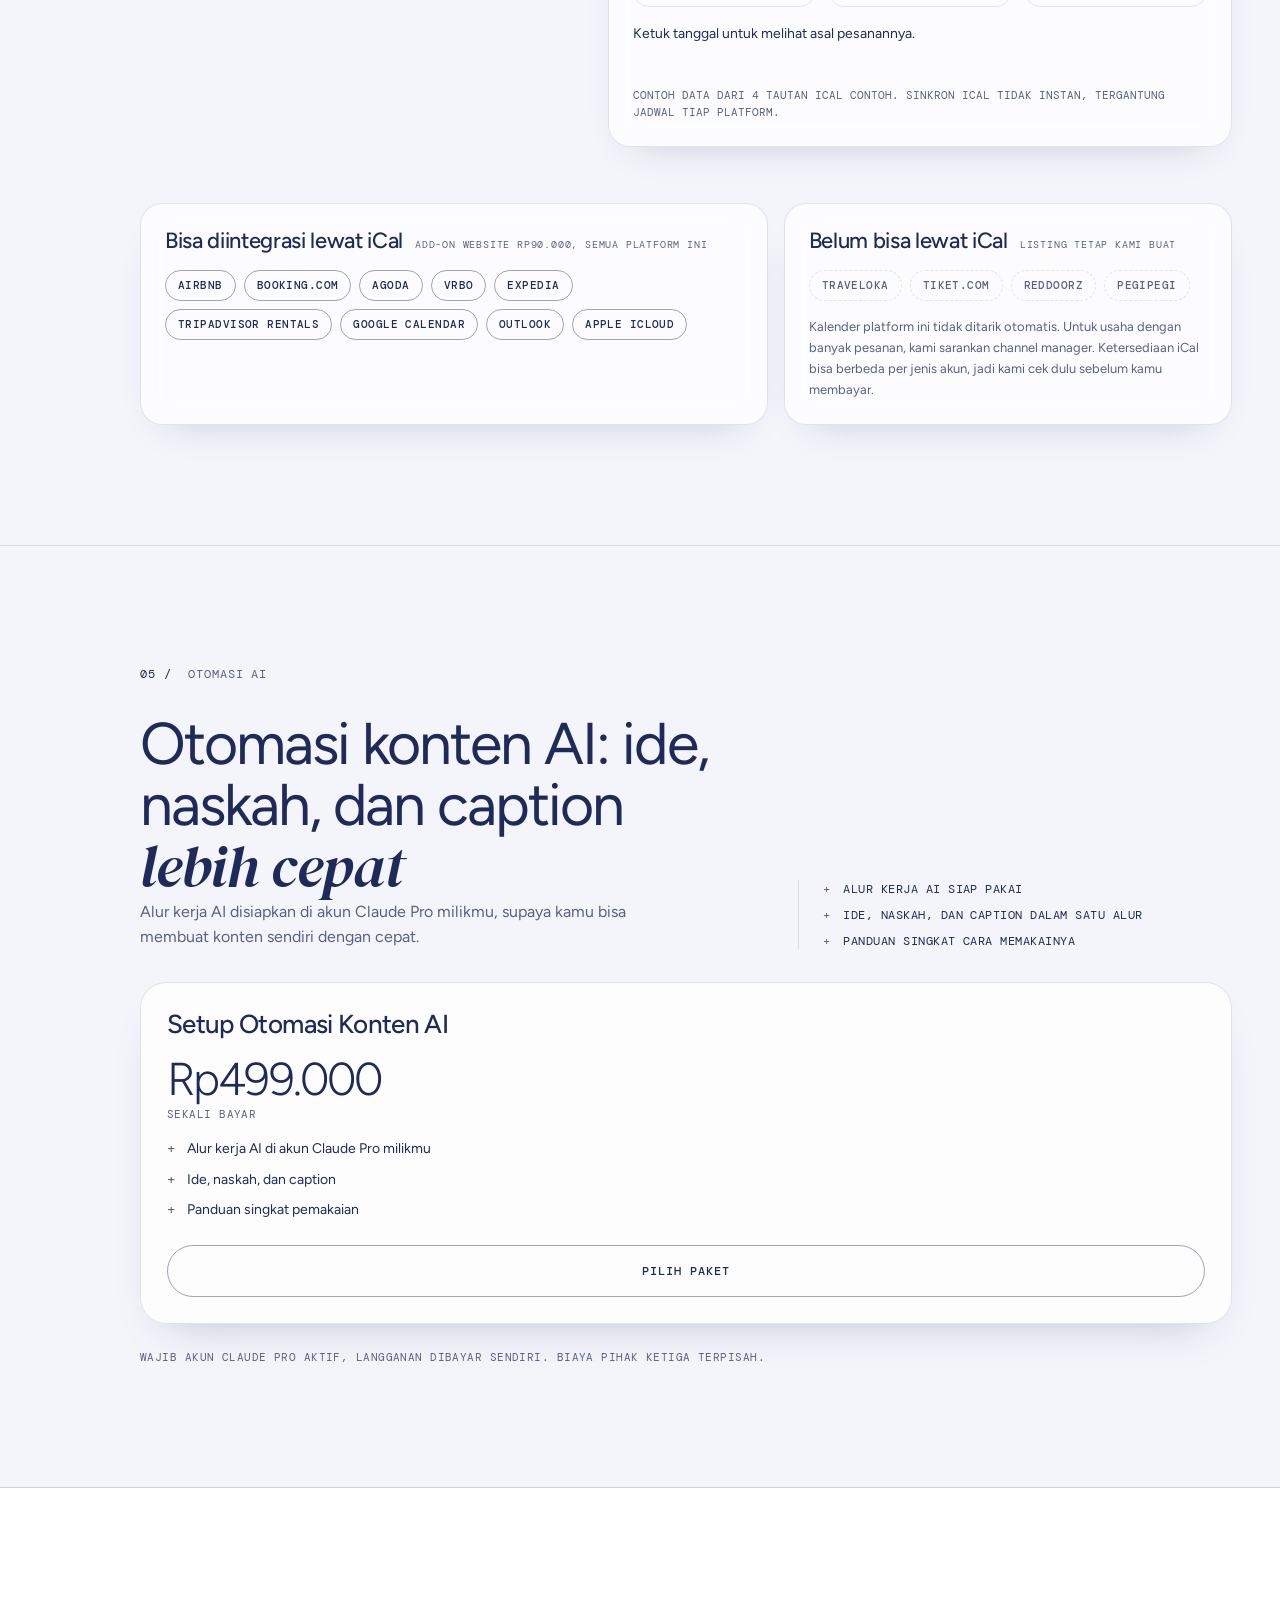
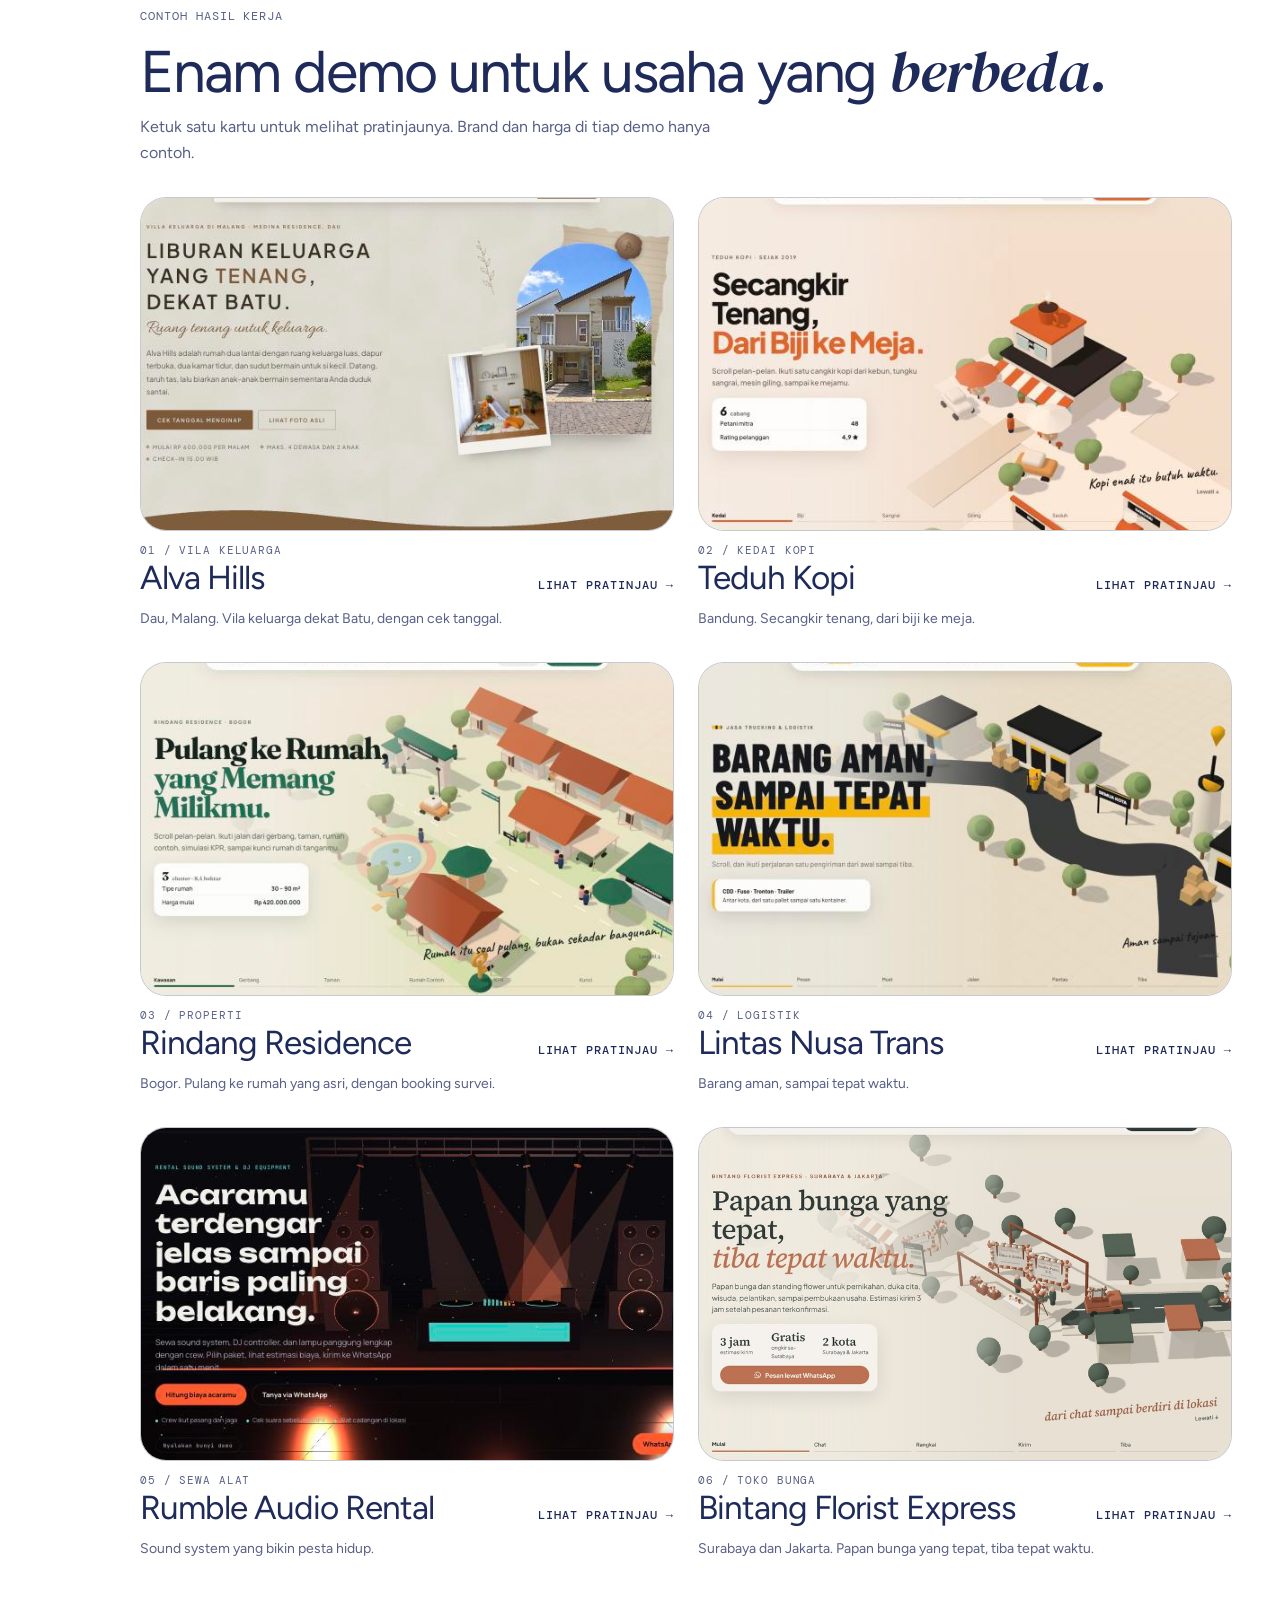
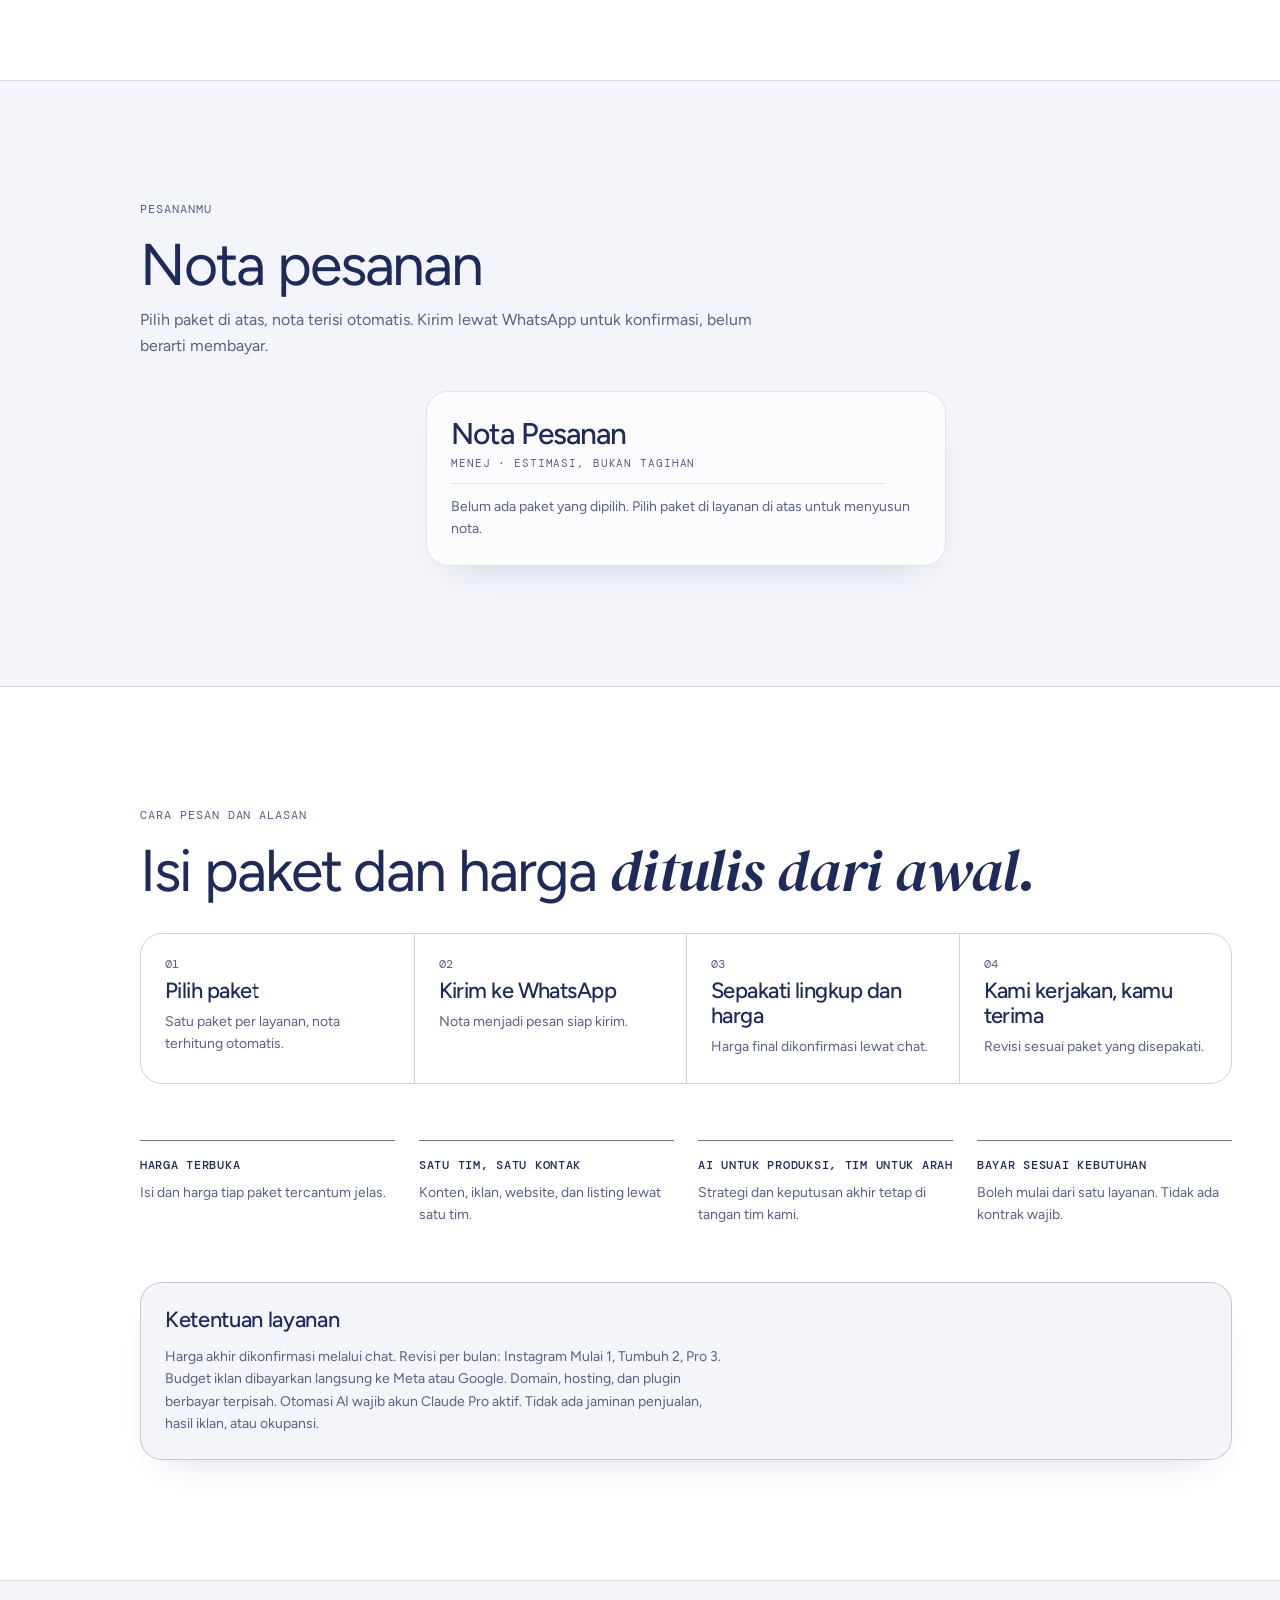
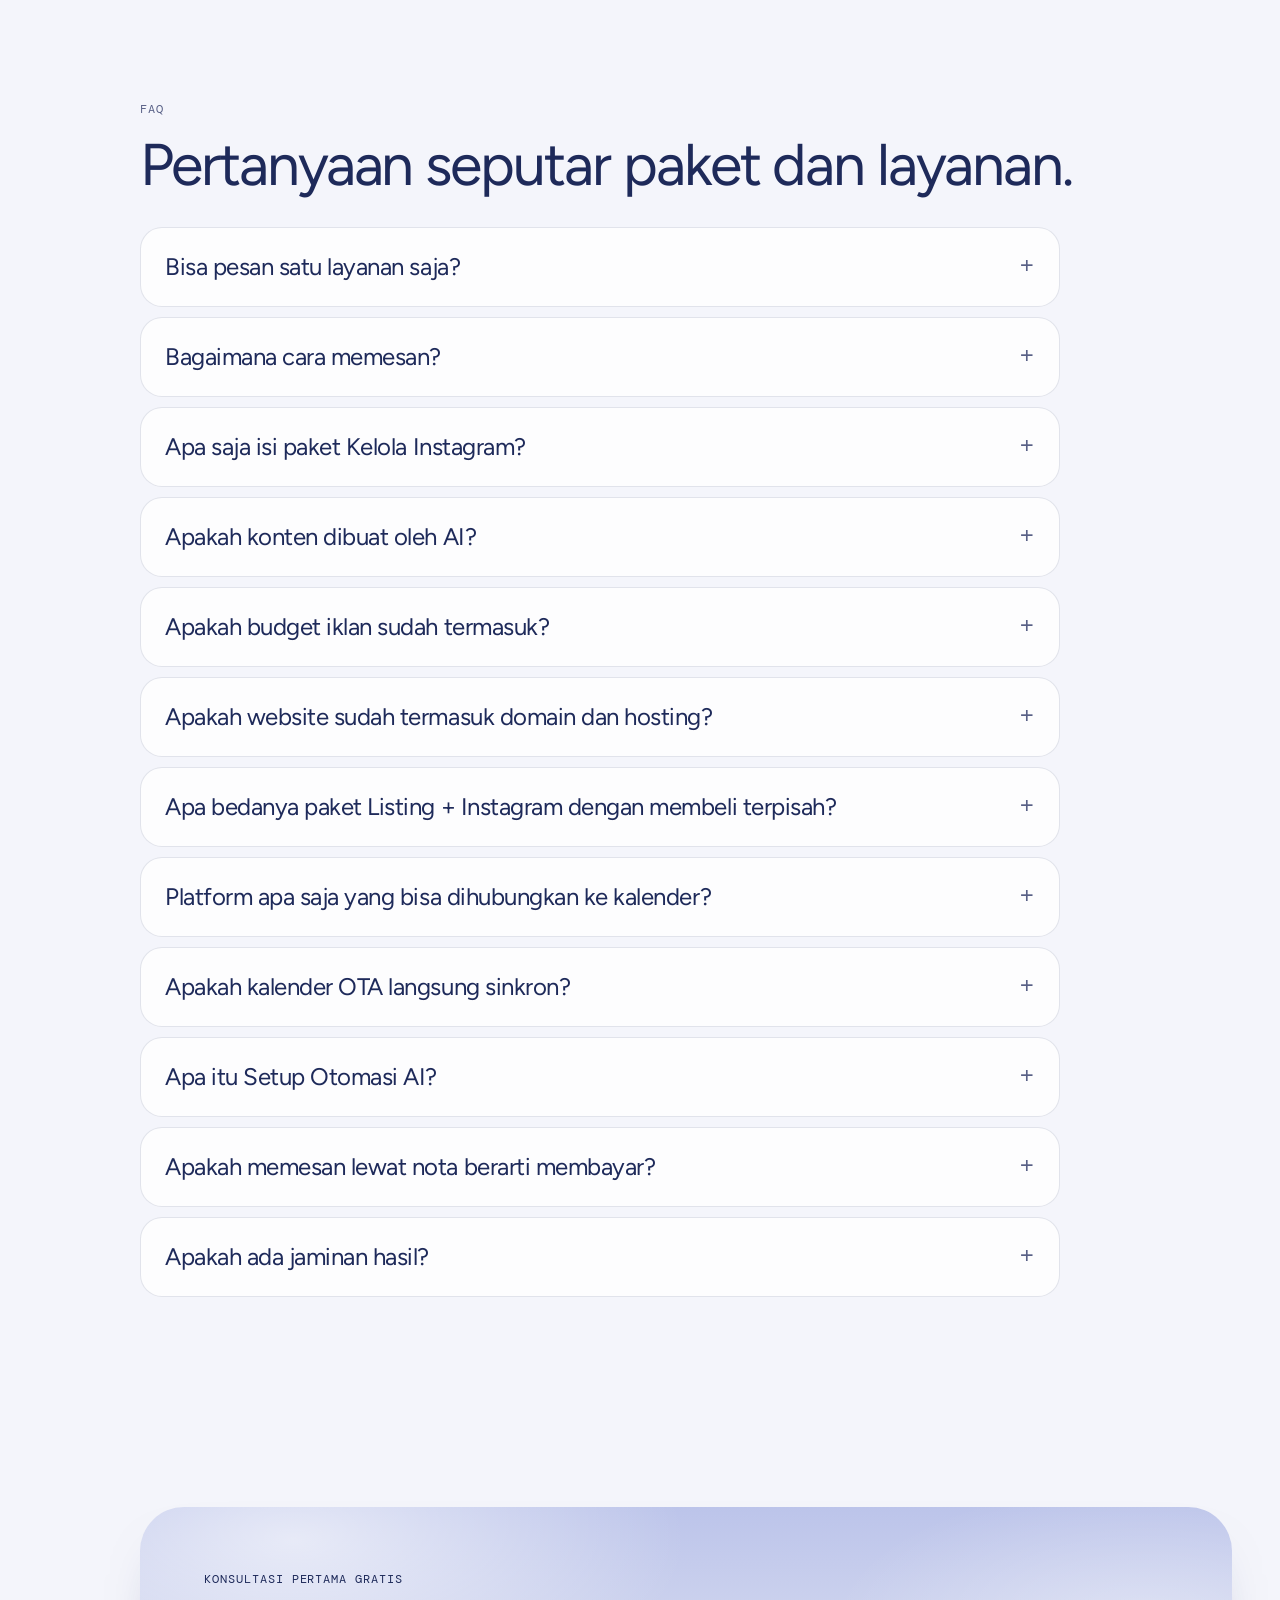
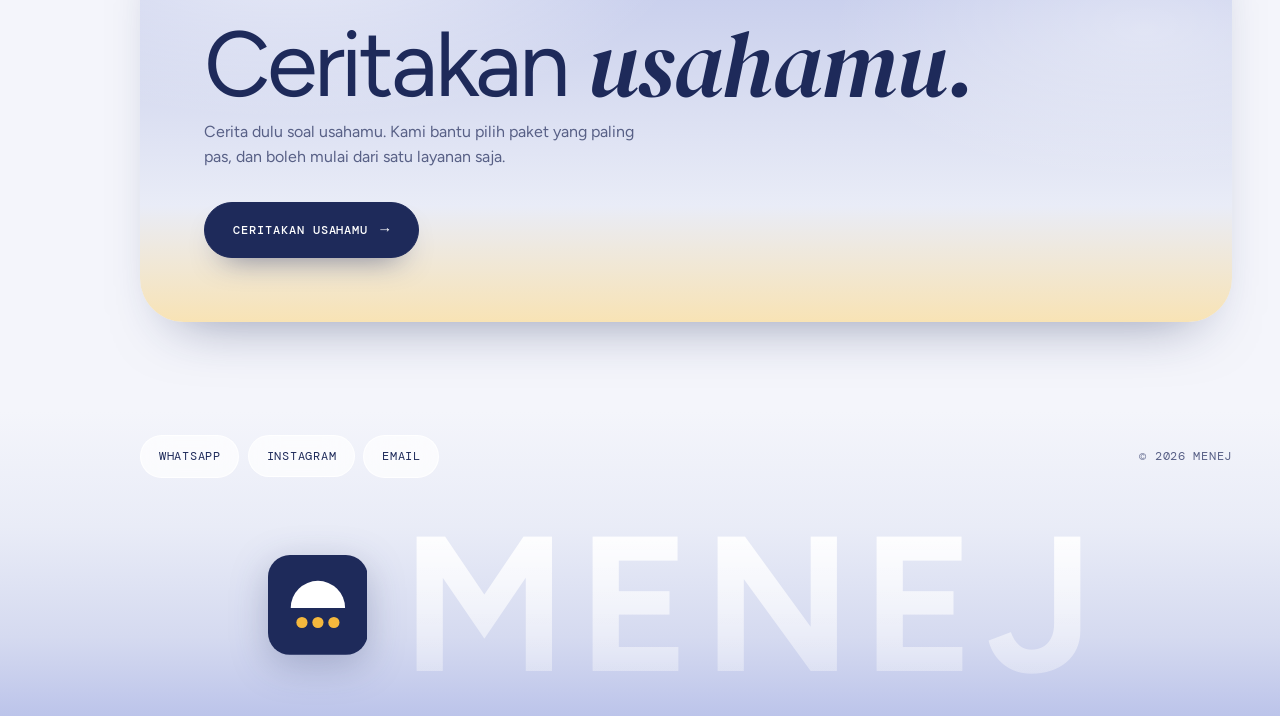
==== commit 0be0d36a: "Palet dan logo baru: navy dan kuning untuk MENEJ, terakota untuk Menej Homes Co-Authored-By: Claude " ====
--- a/index.html
+++ b/index.html
@@ -7,7 +7,7 @@
 <meta name="description" content="Jasa kelola Instagram, iklan Meta &amp; Google, website, dan listing Airbnb–Booking.com untuk UMKM. Paket harga jelas, konsultasi gratis lewat WhatsApp.">
 <meta name="robots" content="index,follow,max-image-preview:large">
 <link rel="canonical" href="https://menej.site/">
-<meta name="theme-color" content="#DDDACD">
+<meta name="theme-color" content="#D7DBEE">
 <meta property="og:type" content="website">
 <meta property="og:site_name" content="MENEJ">
 <meta property="og:locale" content="id_ID">
@@ -30,7 +30,7 @@
 
 <header class="nav">
   <div class="wrap nav__in">
-    <a class="nav__brand" href="#hero" aria-label="MENEJ, kembali ke atas"><svg class="mark" viewBox="0 0 100 100" aria-hidden="true" focusable="false"><path d="M38 96H4V4h92v92H63"/></svg><span>MENEJ</span></a>
+    <a class="nav__brand" href="#hero" aria-label="MENEJ, kembali ke atas"><svg class="mark" viewBox="0 0 100 100" aria-hidden="true" focusable="false"><rect width="100" height="100" rx="22" fill="#1E2A5A"/><path d="M22.8 53.1a27.1 27.1 0 0 1 54.4 0z" fill="#fff"/><circle cx="34" cy="67.6" r="5.6" fill="#F5B83D"/><circle cx="50" cy="67.6" r="5.6" fill="#F5B83D"/><circle cx="66" cy="67.6" r="5.6" fill="#F5B83D"/></svg><span>MENEJ</span></a>
     <nav class="nav__links" aria-label="Navigasi utama">
       <a href="#instagram">Instagram</a><a href="#iklan">Iklan</a><a href="#website">Website</a><a href="#properti">Properti</a><a href="#otomasi">Otomasi AI</a><a href="#karya">Karya</a><a href="#faq">FAQ</a>
     </nav>
@@ -380,7 +380,7 @@
     <nav aria-label="Kontak"><a href="https://wa.me/628567876751" target="_blank" rel="noopener">WhatsApp</a><a href="https://instagram.com/menej.site" target="_blank" rel="noopener">Instagram</a><a href="mailto:menejets@gmail.com">Email</a></nav>
     <p>© 2026 MENEJ</p>
   </div>
-  <a class="footer__word" href="#hero" aria-label="MENEJ, kembali ke atas"><svg class="mark" viewBox="0 0 100 100" aria-hidden="true" focusable="false"><path d="M38 96H4V4h92v92H63"/></svg><span>MENEJ</span></a>
+  <a class="footer__word" href="#hero" aria-label="MENEJ, kembali ke atas"><svg class="mark" viewBox="0 0 100 100" aria-hidden="true" focusable="false"><rect width="100" height="100" rx="22" fill="#1E2A5A"/><path d="M22.8 53.1a27.1 27.1 0 0 1 54.4 0z" fill="#fff"/><circle cx="34" cy="67.6" r="5.6" fill="#F5B83D"/><circle cx="50" cy="67.6" r="5.6" fill="#F5B83D"/><circle cx="66" cy="67.6" r="5.6" fill="#F5B83D"/></svg><span>MENEJ</span></a>
 </footer>
 
 <dialog class="demo" id="demo-dialog" aria-labelledby="demo-title">
--- a/assets/shell.css
+++ b/assets/shell.css
@@ -4,25 +4,25 @@
 
 :root {
   /* palet terang lembut: putih lavender, langit senja, biru tua, sentuhan persik */
-  --bg: #F3F1EB;
-  --surface: #FAF9F5;
-  --surface-2: #E6E3D8;
-  --ink: #252522;
-  --muted: #65645B;
-  --line: rgba(37, 37, 34, .12);
-  --line-strong: rgba(37, 37, 34, .42);
-  --lt-bg: #FAF9F5;
-  --lt-surface: #F3F1EB;
-  --lt-ink: #252522;
-  --lt-muted: #65645B;
-  --navy: #252522;
-  --peach: #E8845A;
+  --bg: #F4F5FB;
+  --surface: #FFFFFF;
+  --surface-2: #E5E8F4;
+  --ink: #1E2A5A;
+  --muted: #586086;
+  --line: rgba(30, 42, 90, .12);
+  --line-strong: rgba(30, 42, 90, .42);
+  --lt-bg: #FFFFFF;
+  --lt-surface: #F4F5FB;
+  --lt-ink: #1E2A5A;
+  --lt-muted: #586086;
+  --navy: #1E2A5A;
+  --peach: #F5B83D;
   --fm: 8px;                    /* tebal bingkai luar */
   --fr: 28px;                   /* radius jendela */
-  --wrapbg: #DDDACD;            /* warna di luar jendela */
-  --glass: rgba(250, 249, 245, .92);
-  --glass-line: rgba(37, 37, 34, .1);
-  --glass-shadow: 0 10px 28px -14px rgba(37, 37, 34, .35);
+  --wrapbg: #D7DBEE;            /* warna di luar jendela */
+  --glass: rgba(255, 255, 255, .92);
+  --glass-line: rgba(30, 42, 90, .1);
+  --glass-shadow: 0 10px 28px -14px rgba(30, 42, 90, .35);
   --r: 22px;
   --nav-h: 78px;
   --rail-space: 0px;
@@ -35,7 +35,7 @@
 
 /* ---------- bingkai: jendela membulat yang selalu terlihat saat gulir ---------- */
 .frame { position: fixed; inset: var(--fm); z-index: 80; border-radius: var(--fr); box-shadow: 0 0 0 100vmax var(--wrapbg); pointer-events: none; }
-.frame::after { content: ""; position: absolute; inset: 0; border-radius: inherit; box-shadow: inset 0 0 0 1px rgba(37, 37, 34, .1); }
+.frame::after { content: ""; position: absolute; inset: 0; border-radius: inherit; box-shadow: inset 0 0 0 1px rgba(30, 42, 90, .1); }
 
 /* ruang untuk rel di layar lebar */
 .section, .hero, .band, .strip, .footer, .cta { padding-left: var(--rail-space); }
@@ -49,11 +49,11 @@
   -webkit-backdrop-filter: blur(16px) saturate(1.3); backdrop-filter: blur(16px) saturate(1.3);
   border: 1px solid var(--glass-line); border-radius: 999px; box-shadow: var(--glass-shadow);
 }
-.nav .nav__brand { display: flex; align-items: center; gap: 10px; height: 46px; padding: 0 20px 0 16px; font: 700 15px/1 var(--font); letter-spacing: .26em; }
-.mark { width: 20px; height: 20px; flex: none; stroke: currentColor; fill: none; stroke-width: 8; }
+.nav .nav__brand { display: flex; align-items: center; gap: 10px; height: 46px; padding: 0 20px 0 10px; font: 700 15px/1 var(--font); letter-spacing: .26em; }
+.mark { width: 30px; height: 30px; flex: none; display: block; }
 .nav__links { padding: 4px; gap: 2px; }
 .nav__links a { padding: 11px 14px; border-radius: 999px; color: var(--muted); }
-.nav__links a:hover { color: var(--navy); background: rgba(37, 37, 34, .07); }
+.nav__links a:hover { color: var(--navy); background: rgba(30, 42, 90, .07); }
 .nav__links a[aria-current="true"] { background: var(--navy); color: #fff; }
 .nav .btn.btn--primary { min-height: 46px; padding: 0 20px; }
 .nav .btn.btn--primary:hover { background: var(--navy); color: #fff; border-color: var(--navy); }
@@ -62,7 +62,7 @@
 /* ---------- rel ikon: kiri di layar lebar, dok bawah di ponsel ---------- */
 .rail { position: fixed; z-index: 55; left: calc(var(--fm) + 14px); top: 50%; transform: translateY(-50%); display: flex; flex-direction: column; gap: 6px; padding: 8px; background: var(--glass); -webkit-backdrop-filter: blur(16px) saturate(1.3); backdrop-filter: blur(16px) saturate(1.3); border: 1px solid var(--glass-line); border-radius: 999px; box-shadow: var(--glass-shadow); }
 .rail a { position: relative; width: 42px; height: 42px; display: grid; place-items: center; border-radius: 50%; color: var(--muted); transition: background-color .3s var(--ease), color .3s var(--ease), transform .3s var(--ease); }
-.rail a:hover { background: rgba(37, 37, 34, .08); color: var(--navy); }
+.rail a:hover { background: rgba(30, 42, 90, .08); color: var(--navy); }
 .rail a[aria-current="true"] { background: var(--navy); color: #fff; }
 .rail a:active { transform: scale(.94); }
 @media (max-width: 999px) {
@@ -81,7 +81,7 @@
 h1 { font-size: clamp(40px, 5.2vw, 84px); }
 
 .hero__cards { position: absolute; z-index: 3; right: clamp(18px, 4vw, 48px); bottom: clamp(20px, 3.4vw, 44px); display: flex; gap: 12px; align-items: stretch; }
-.gcard { position: relative; display: grid; gap: 4px; align-content: end; padding: 16px 18px; color: var(--navy); background: rgba(255, 255, 255, .5); border: 1px solid rgba(255, 255, 255, .75); border-radius: 24px; -webkit-backdrop-filter: blur(18px) saturate(1.3); backdrop-filter: blur(18px) saturate(1.3); box-shadow: 0 20px 44px -24px rgba(37, 37, 34, .55); transition: background-color .3s var(--ease), transform .5s var(--ease); will-change: translate; }
+.gcard { position: relative; display: grid; gap: 4px; align-content: end; padding: 16px 18px; color: var(--navy); background: rgba(255, 255, 255, .5); border: 1px solid rgba(255, 255, 255, .75); border-radius: 24px; -webkit-backdrop-filter: blur(18px) saturate(1.3); backdrop-filter: blur(18px) saturate(1.3); box-shadow: 0 20px 44px -24px rgba(30, 42, 90, .55); transition: background-color .3s var(--ease), transform .5s var(--ease); will-change: translate; }
 .gcard:hover { background: rgba(255, 255, 255, .72); transform: translateY(-3px); }
 .gcard small { font: 400 10px/1.3 var(--mono); letter-spacing: .1em; text-transform: uppercase; color: var(--muted); }
 .gcard b { font: 400 22px/1.1 var(--font); letter-spacing: -.02em; }
@@ -104,7 +104,7 @@
 }
 
 /* ---------- kartu dan komponen: membulat, berkaca di bagian gelap ---------- */
-.card { border-radius: var(--r); background: rgba(255, 255, 255, .72); -webkit-backdrop-filter: blur(14px); backdrop-filter: blur(14px); box-shadow: 0 18px 40px -28px rgba(37, 37, 34, .3); }
+.card { border-radius: var(--r); background: rgba(255, 255, 255, .72); -webkit-backdrop-filter: blur(14px); backdrop-filter: blur(14px); box-shadow: 0 18px 40px -28px rgba(30, 42, 90, .3); }
 .light .card, .cta .card { background: var(--surface); }
 .btn, .chip { border-radius: 999px; }
 .cd { border-radius: 10px; }
@@ -121,8 +121,8 @@
 @media (max-width: 860px) { .strip { padding-left: var(--pad); } }
 
 .pkgs { border: 0; gap: 14px; }
-.pkgs > *, .pkgs > *:first-child { border: 1px solid var(--line); border-radius: 26px; background: rgba(255, 255, 255, .78); box-shadow: 0 22px 44px -30px rgba(37, 37, 34, .35); }
-.pkgs > .pkg--hl { background: var(--navy); border-color: var(--navy); --ink: #fff; --muted: #D8D5C8; --line-strong: rgba(255, 255, 255, .5); color: #fff; }
+.pkgs > *, .pkgs > *:first-child { border: 1px solid var(--line); border-radius: 26px; background: rgba(255, 255, 255, .78); box-shadow: 0 22px 44px -30px rgba(30, 42, 90, .35); }
+.pkgs > .pkg--hl { background: var(--navy); border-color: var(--navy); --ink: #fff; --muted: #CDD2EB; --line-strong: rgba(255, 255, 255, .5); color: #fff; }
 .pkg--hl .btn--primary, .pkg--hl .btn--ghost { background: #fff; border-color: #fff; color: var(--navy); }
 .pkg--hl .btn:hover { background: transparent; color: #fff; }
 .pkgs > .pkg--in:not(.pkg--hl) { border-color: var(--ink); }
@@ -139,7 +139,7 @@
 .karya__img img { scale: 1.08; }
 
 /* ---------- transisi bagian: bagian tujuan naik dari bawah ---------- */
-.pgx { position: fixed; inset: 0; z-index: 40; overflow: hidden; transform: translateY(102%); border-radius: var(--fr) var(--fr) 0 0; box-shadow: 0 -40px 80px -30px rgba(37, 37, 34, .55); transition: transform .72s cubic-bezier(.76, 0, .18, 1); will-change: transform; }
+.pgx { position: fixed; inset: 0; z-index: 40; overflow: hidden; transform: translateY(102%); border-radius: var(--fr) var(--fr) 0 0; box-shadow: 0 -40px 80px -30px rgba(30, 42, 90, .55); transition: transform .72s cubic-bezier(.76, 0, .18, 1); will-change: transform; }
 .pgx.in { transform: none; }
 .pgx__in { width: 100%; }
 .pgx-dim { position: fixed; inset: 0; z-index: 39; opacity: 0; pointer-events: none; transition: opacity .72s cubic-bezier(.76, 0, .18, 1); }
@@ -154,10 +154,10 @@
 .hero { background:
   radial-gradient(46% 30% at 20% 14%, rgba(255, 255, 255, .6), transparent 72%),
   radial-gradient(40% 24% at 84% 26%, rgba(255, 255, 255, .4), transparent 72%),
-  linear-gradient(180deg, #CFCCBC 0%, #DDDACB 36%, #E7E3D6 66%, #EFD9C8 86%, #F3F1EB 100%); }
+  linear-gradient(180deg, #BCC4EA 0%, #D5DAF0 36%, #E9ECF7 66%, #F8E3B5 86%, #F4F5FB 100%); }
 .hero__lead, .band__side p { color: var(--muted); }
 .trace i { border-color: var(--navy); }
-.trace u { background: rgba(37, 37, 34, .5); }
+.trace u { background: rgba(30, 42, 90, .5); }
 .trace u::after { border-color: var(--navy); }
 .trace b { background: var(--navy); }
 .btn--primary { color: #fff; }
@@ -166,26 +166,26 @@
 .demo { background: var(--navy); }
 
 /* ---------- CTA dan footer: langit senja yang sama dengan hero ---------- */
-.cta { background: #F3F1EB; border-top: 0; padding-block: clamp(40px, 7vw, 96px); }
+.cta { background: #F4F5FB; border-top: 0; padding-block: clamp(40px, 7vw, 96px); }
 .cta__card { position: relative; overflow: hidden; border-radius: clamp(28px, 4vw, 44px); padding: clamp(28px, 5vw, 64px); background:
   radial-gradient(50% 60% at 14% 8%, rgba(255, 255, 255, .62), transparent 72%),
   radial-gradient(40% 50% at 92% 30%, rgba(255, 255, 255, .38), transparent 72%),
-  linear-gradient(180deg, #CFCCBC 0%, #DDDACB 40%, #E7E3D6 72%, #EFD9C8 100%);
-  box-shadow: 0 30px 60px -36px rgba(37, 37, 34, .55); }
+  linear-gradient(180deg, #BCC4EA 0%, #D5DAF0 40%, #E9ECF7 72%, #F8E3B5 100%);
+  box-shadow: 0 30px 60px -36px rgba(30, 42, 90, .55); }
 .cta__card .cta__in { position: relative; align-items: flex-end; }
 .cta h2 { font-size: clamp(42px, 7.2vw, 112px); }
 .cta p { color: var(--muted); max-width: 46ch; margin-top: 18px; }
 .cta .eyebrow { color: var(--navy); }
-.cta .btn.btn--primary { min-height: 56px; padding-inline: 28px; box-shadow: 0 16px 30px -18px rgba(37, 37, 34, .7); }
+.cta .btn.btn--primary { min-height: 56px; padding-inline: 28px; box-shadow: 0 16px 30px -18px rgba(30, 42, 90, .7); }
 
-.footer { position: relative; overflow: hidden; border-top: 0; color: var(--navy); padding: var(--s5) 0 0 var(--rail-space); background: linear-gradient(180deg, #F3F1EB 0%, #E7E3D6 38%, #DDDACB 74%, #CFCCBC 100%); }
+.footer { position: relative; overflow: hidden; border-top: 0; color: var(--navy); padding: var(--s5) 0 0 var(--rail-space); background: linear-gradient(180deg, #F4F5FB 0%, #E9ECF7 38%, #D5DAF0 74%, #BCC4EA 100%); }
 .footer__in { color: var(--navy); font-size: 12px; }
 .footer nav { gap: 8px; flex-wrap: wrap; }
 .footer nav a { padding: 12px 18px; border-radius: 999px; color: var(--navy); background: rgba(255, 255, 255, .7); border: 1px solid rgba(255, 255, 255, .85); -webkit-backdrop-filter: blur(14px); backdrop-filter: blur(14px); transition: background-color .3s var(--ease), color .3s var(--ease); }
 .footer nav a:hover { background: var(--navy); color: #fff; }
 .footer p { color: var(--muted); }
 .footer__word { display: flex; justify-content: center; align-items: center; gap: .18em; margin-top: clamp(20px, 4vw, 48px); padding-bottom: calc(var(--s2) + 92px); font: 700 clamp(52px, 15vw, 260px)/.82 var(--font); letter-spacing: .06em; white-space: nowrap; color: transparent; background: linear-gradient(180deg, rgba(255, 255, 255, .95), rgba(255, 255, 255, .25) 90%); -webkit-background-clip: text; background-clip: text; user-select: none; }
-.footer__word .mark { width: .5em; height: .5em; stroke: rgba(255, 255, 255, .8); stroke-width: 3.2; align-self: center; }
+.footer__word .mark { width: .52em; height: .52em; align-self: center; filter: drop-shadow(0 10px 18px rgba(30, 42, 90, .25)); }
 .footer__word span { letter-spacing: .06em; }
 body { padding-bottom: 0; }
 @media (min-width: 1000px) { .footer__word { padding-bottom: calc(var(--s2) + 24px); } }
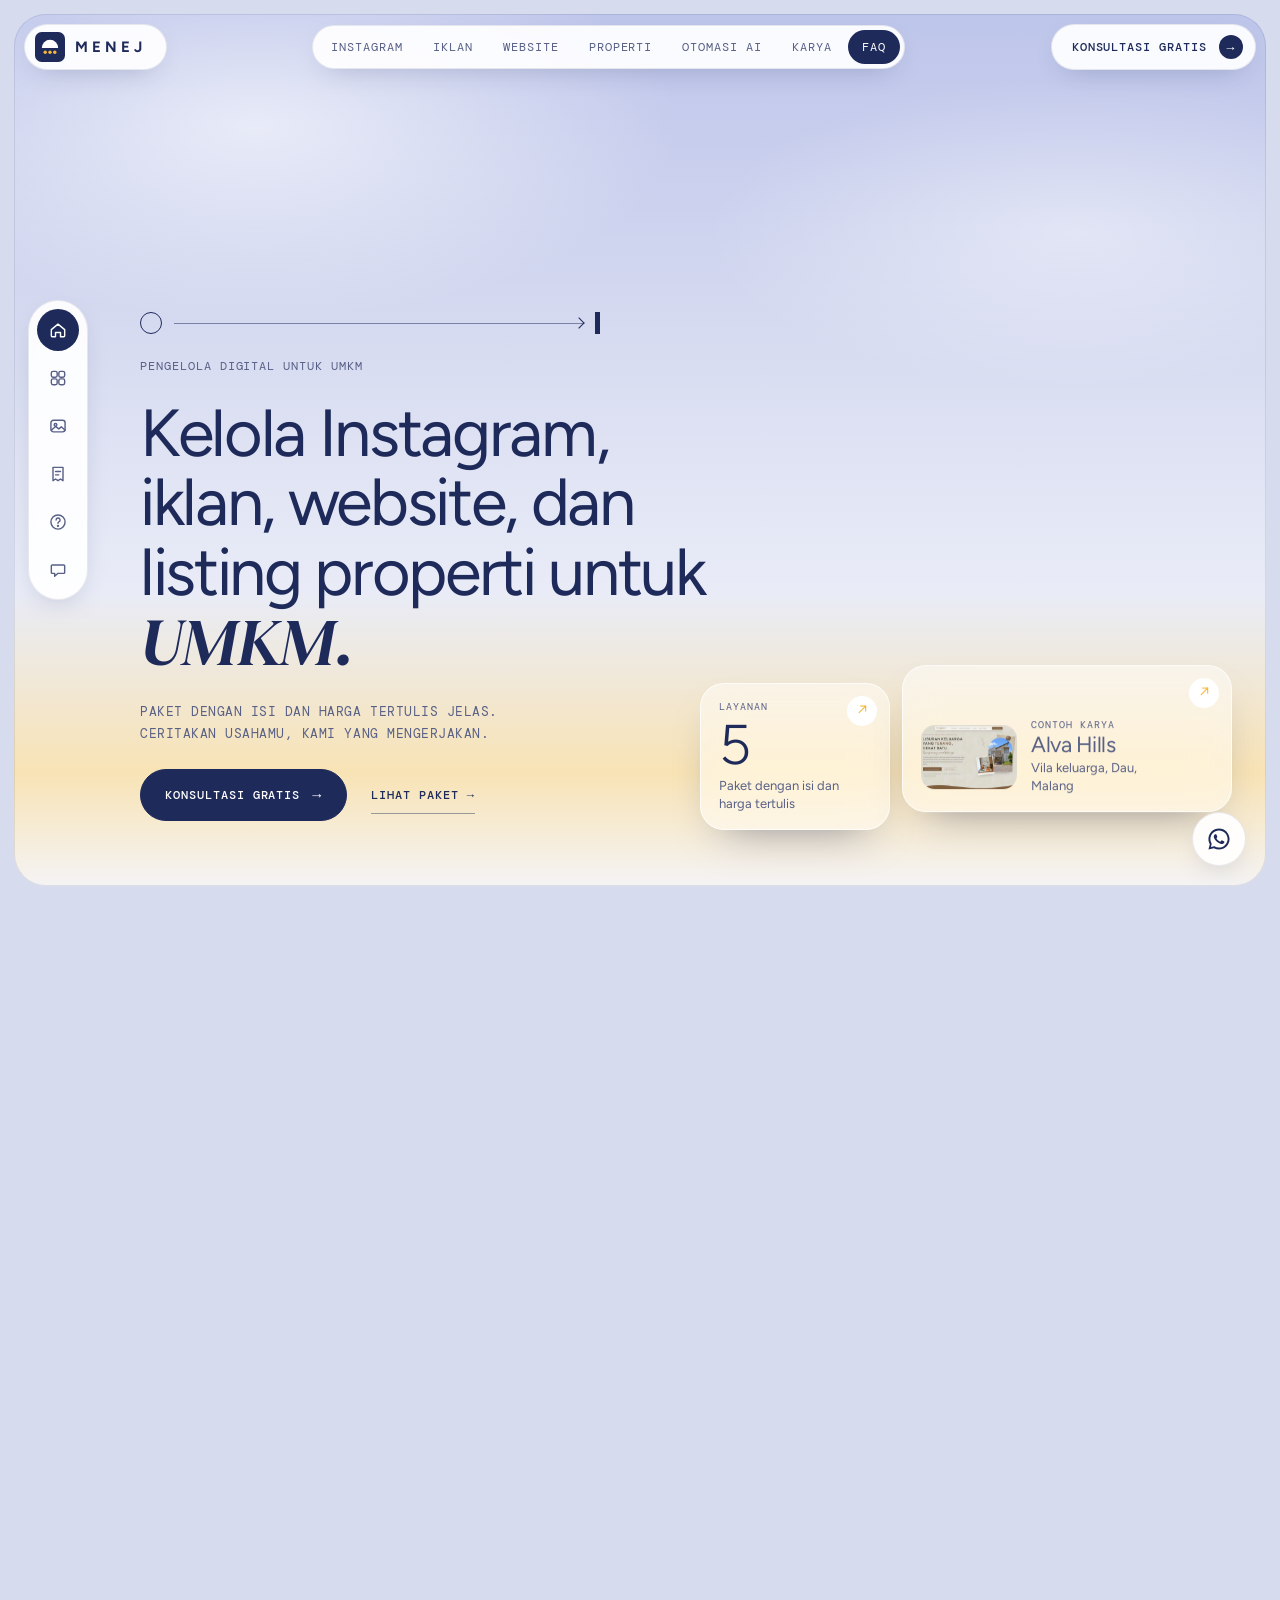
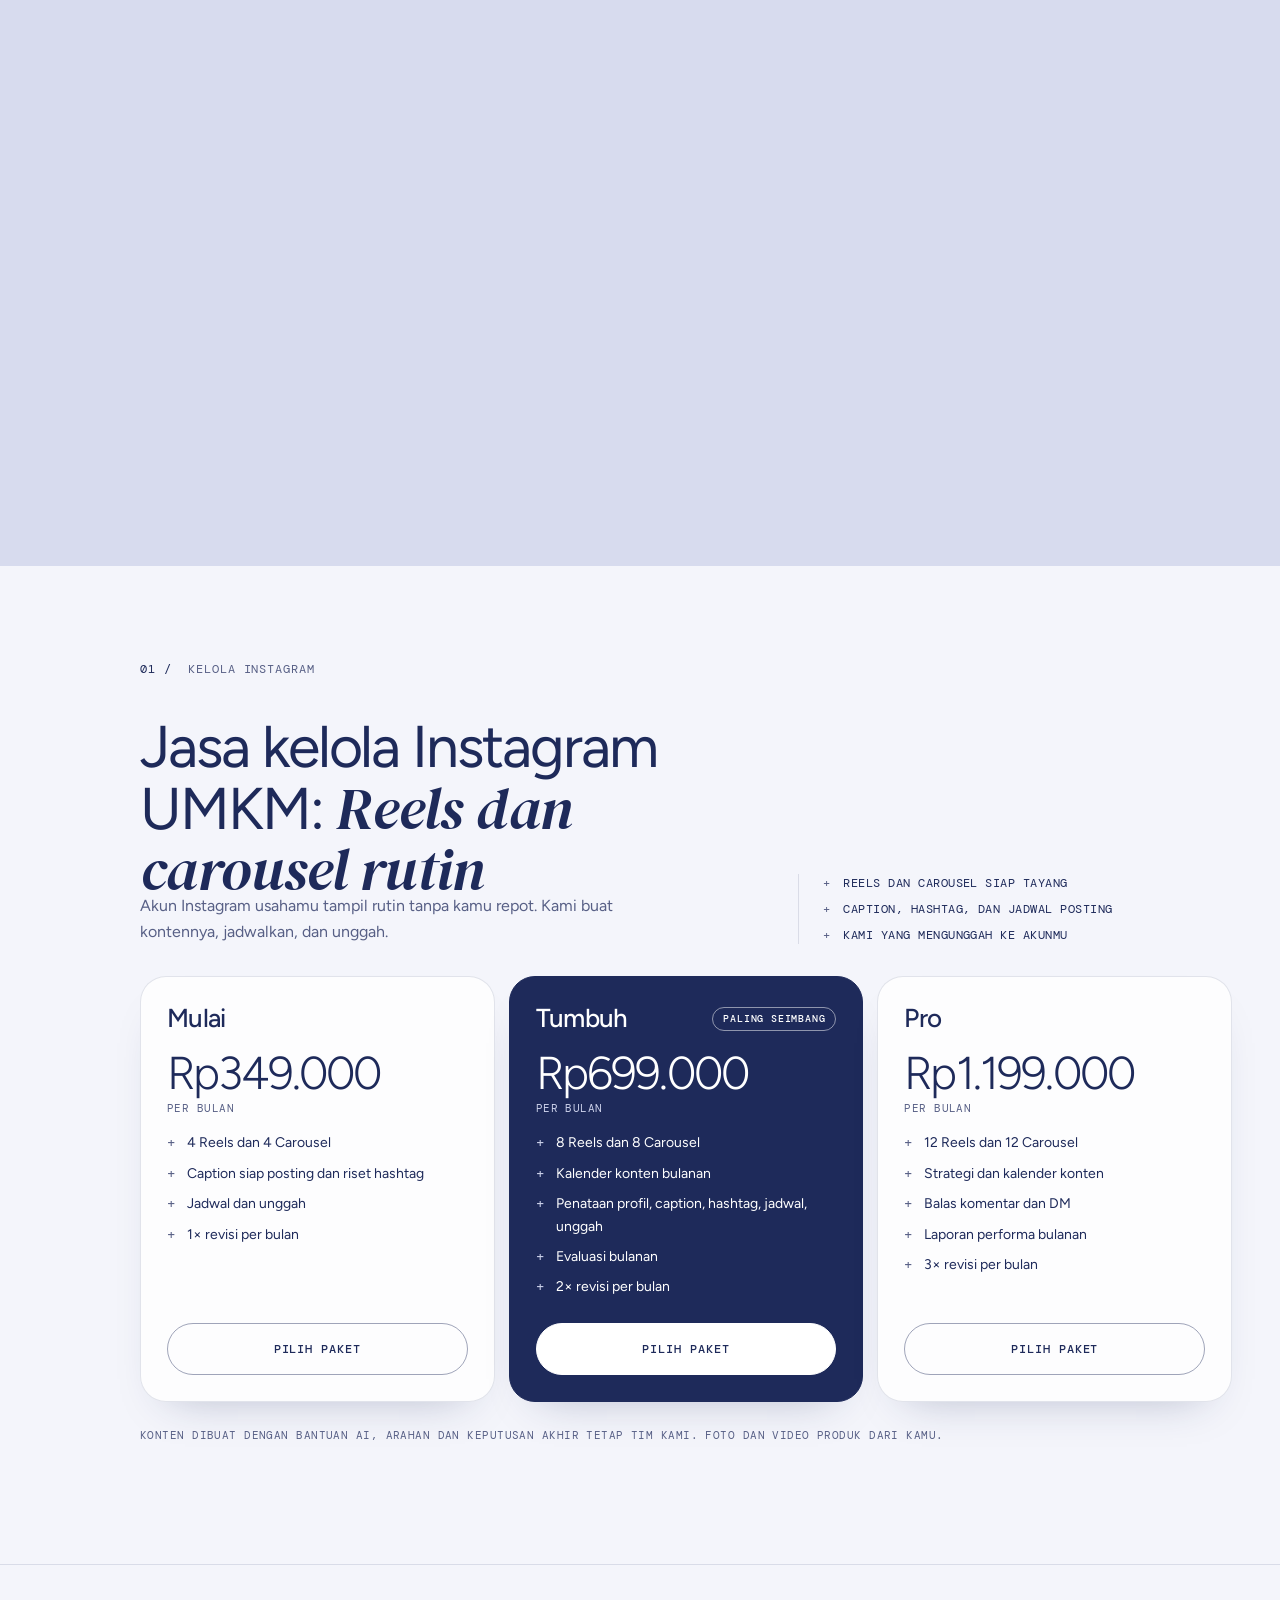
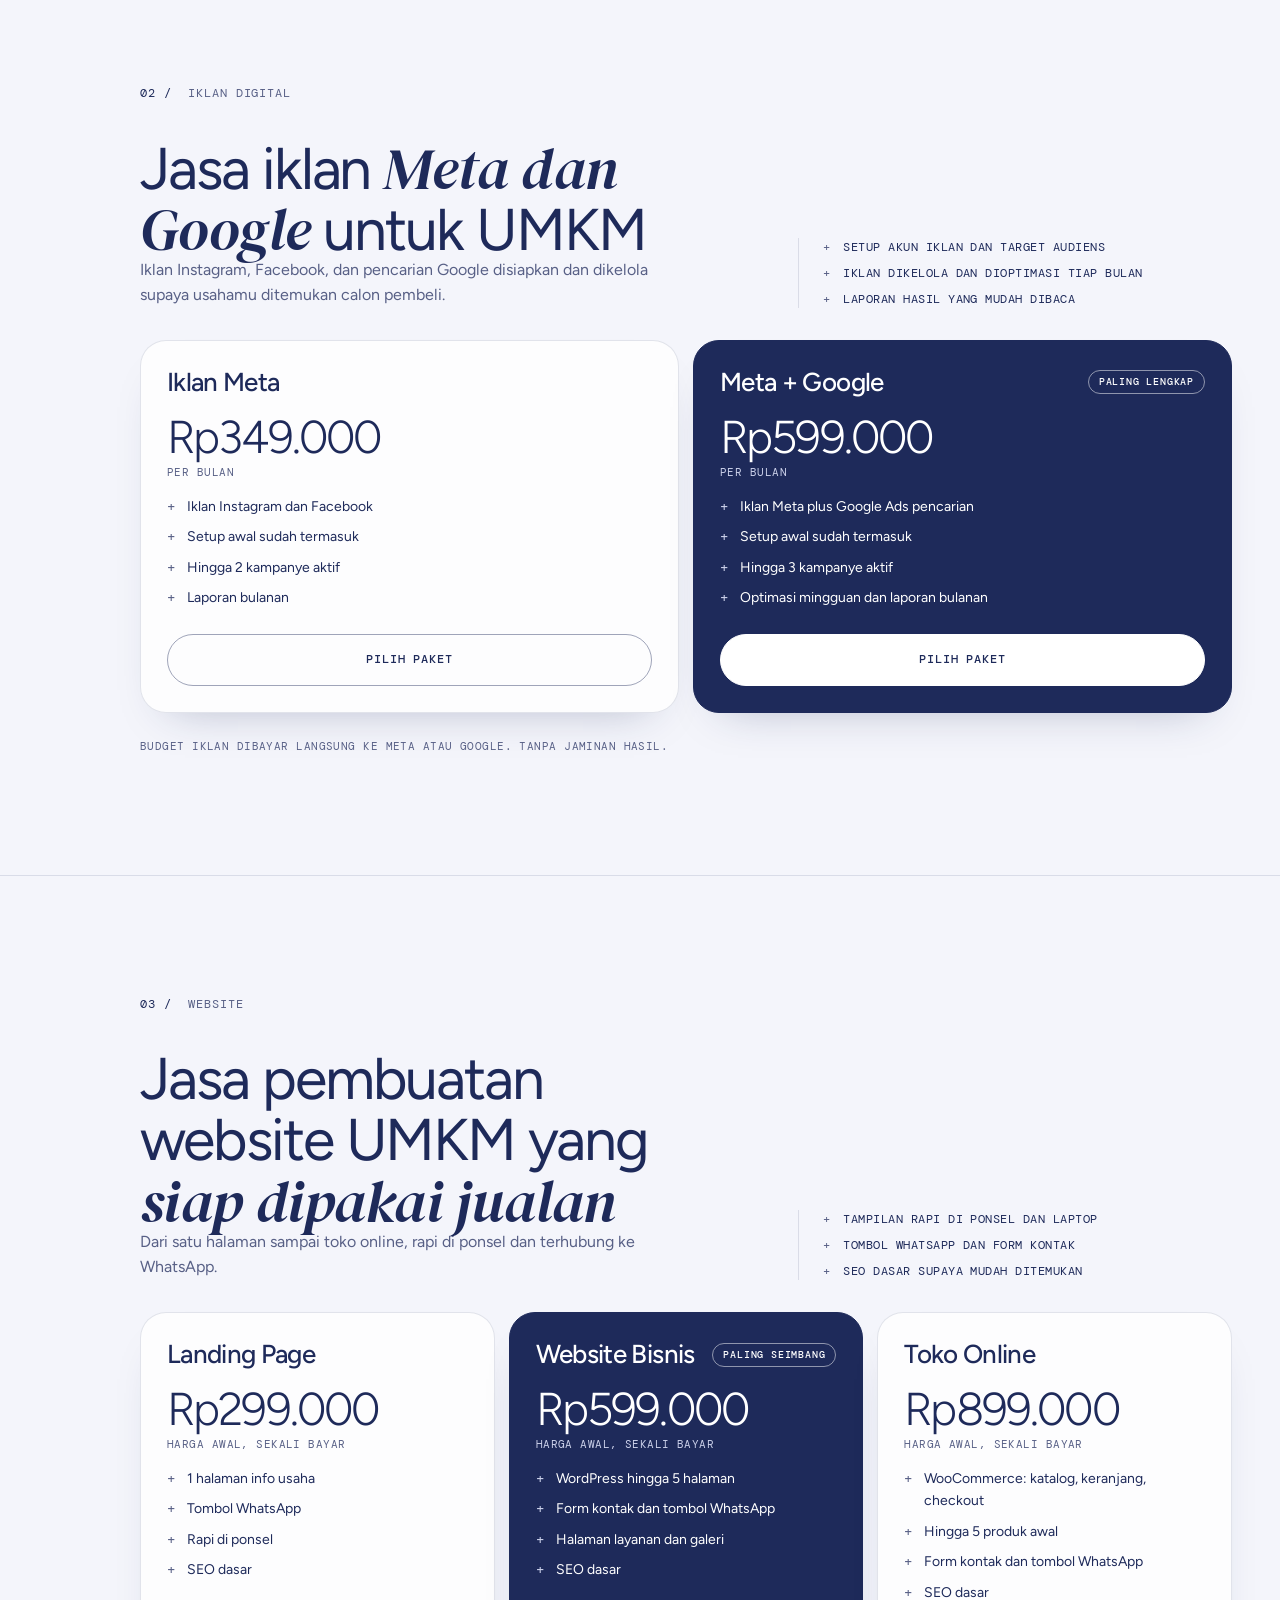
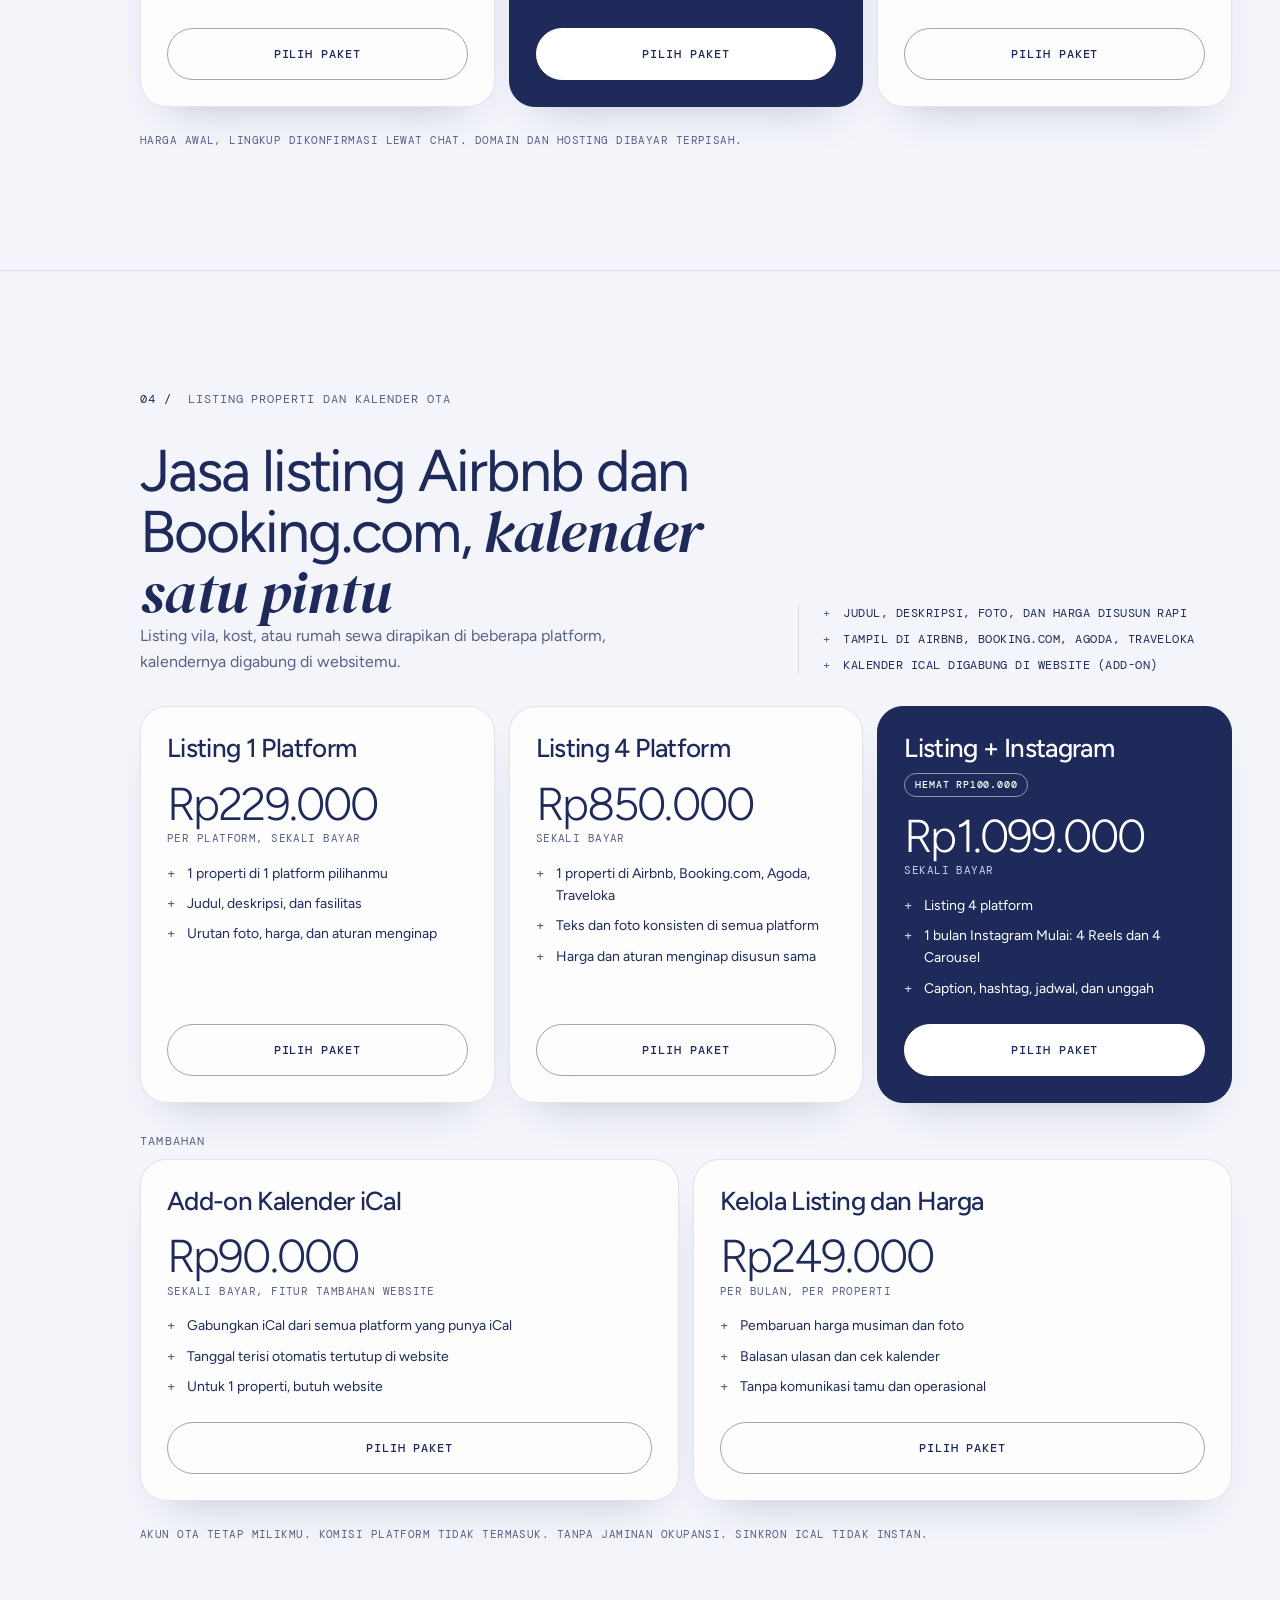
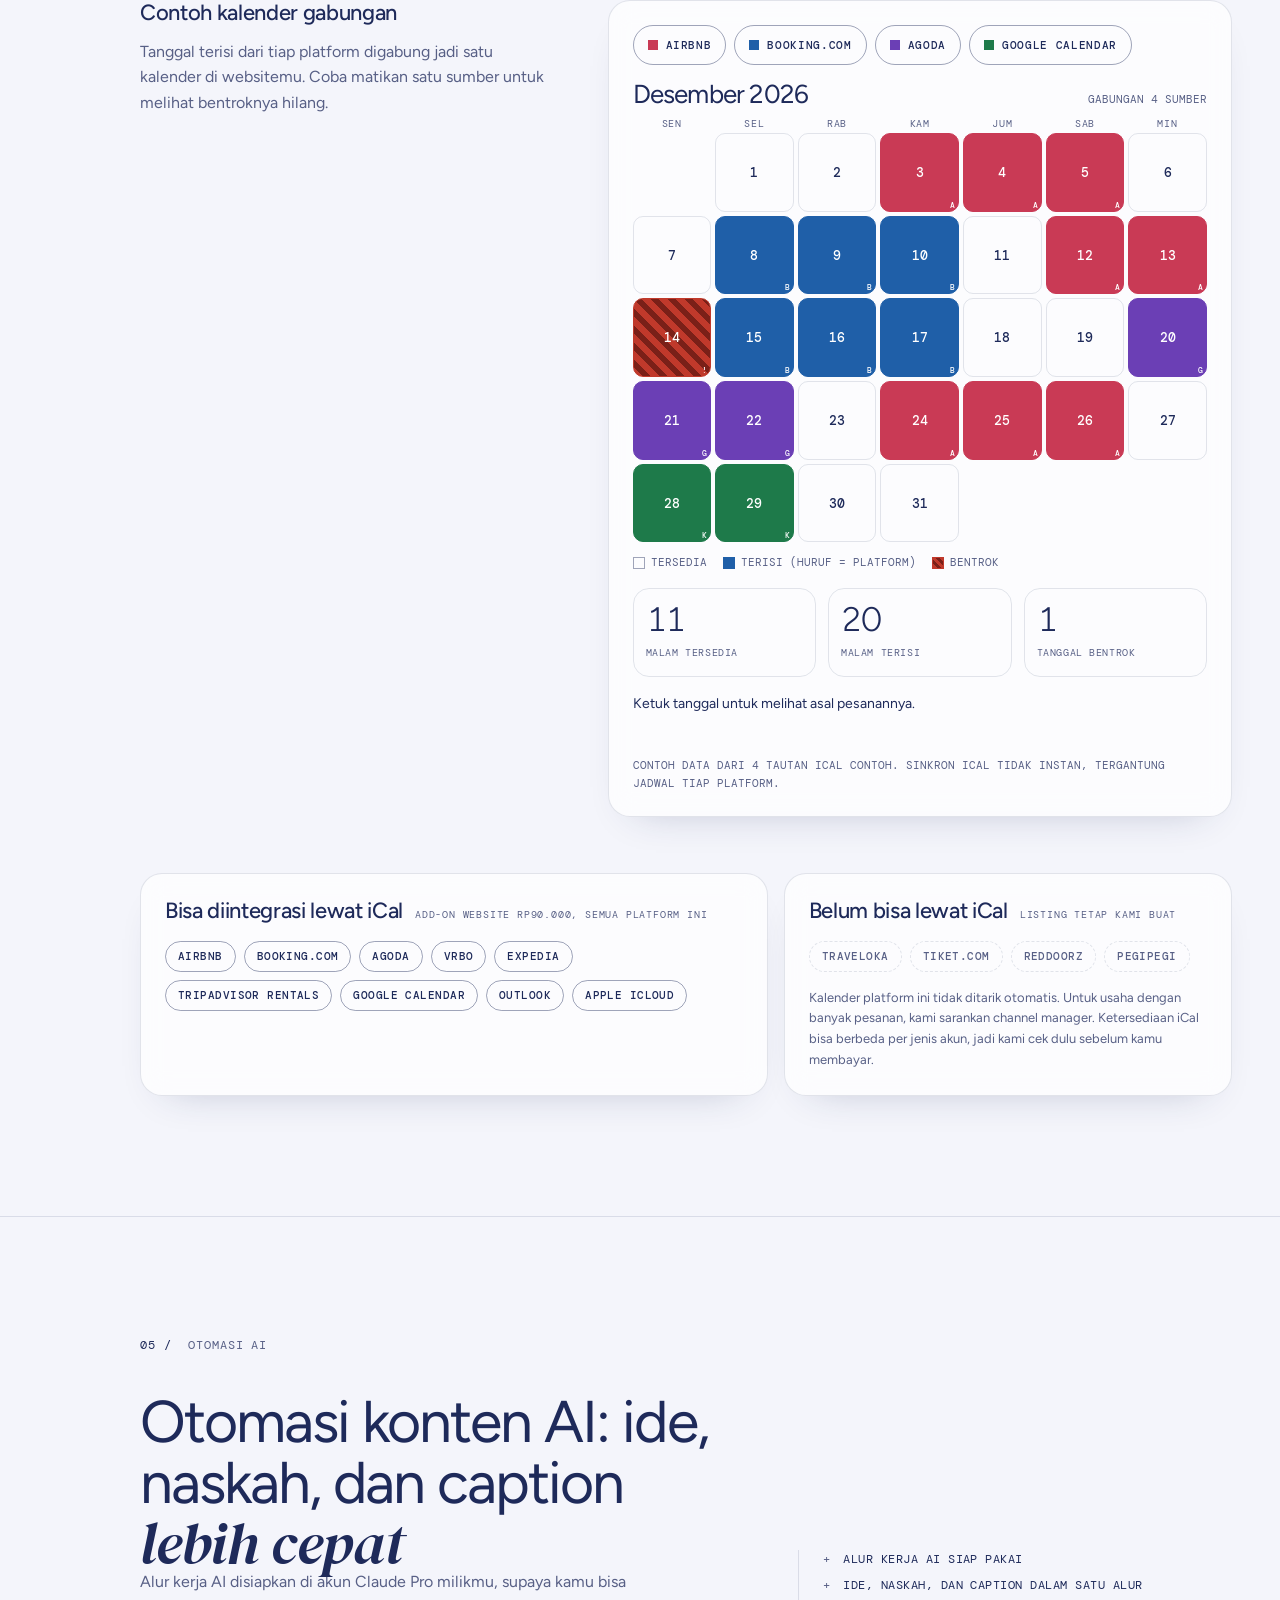
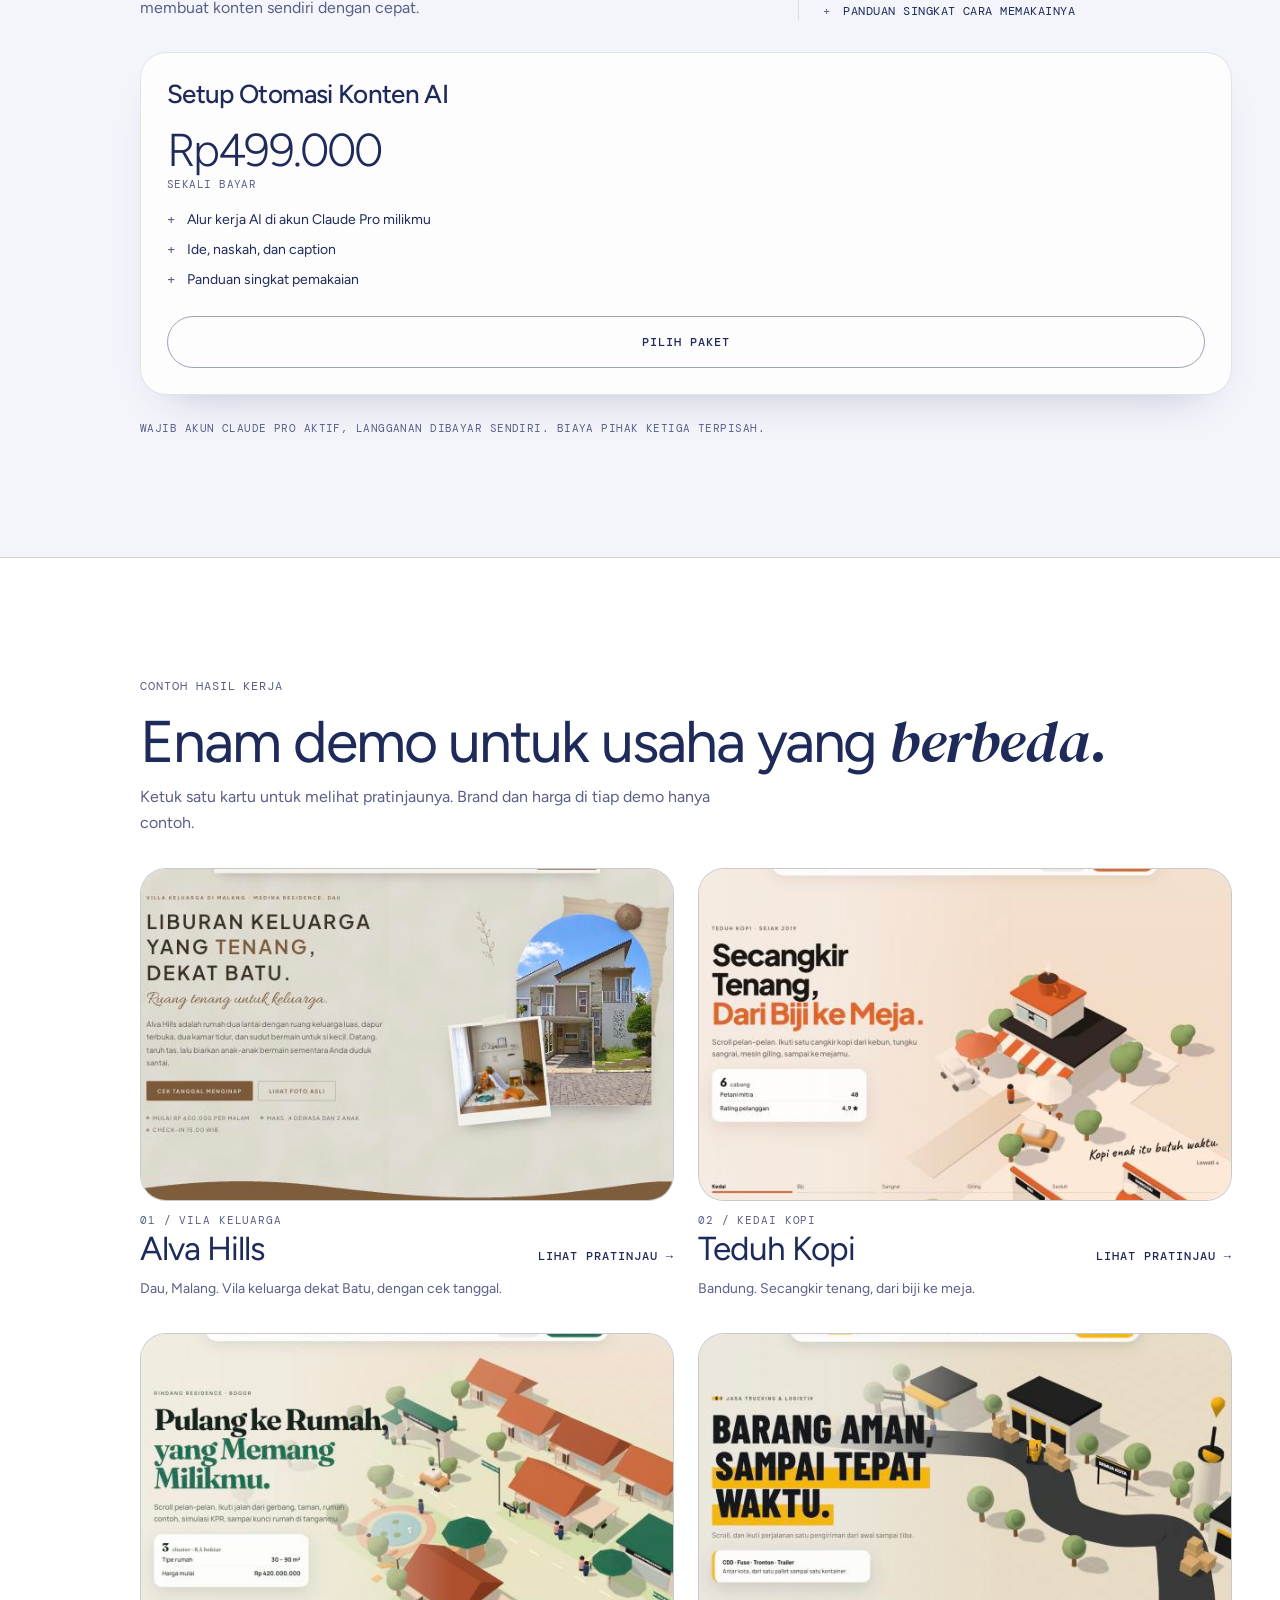
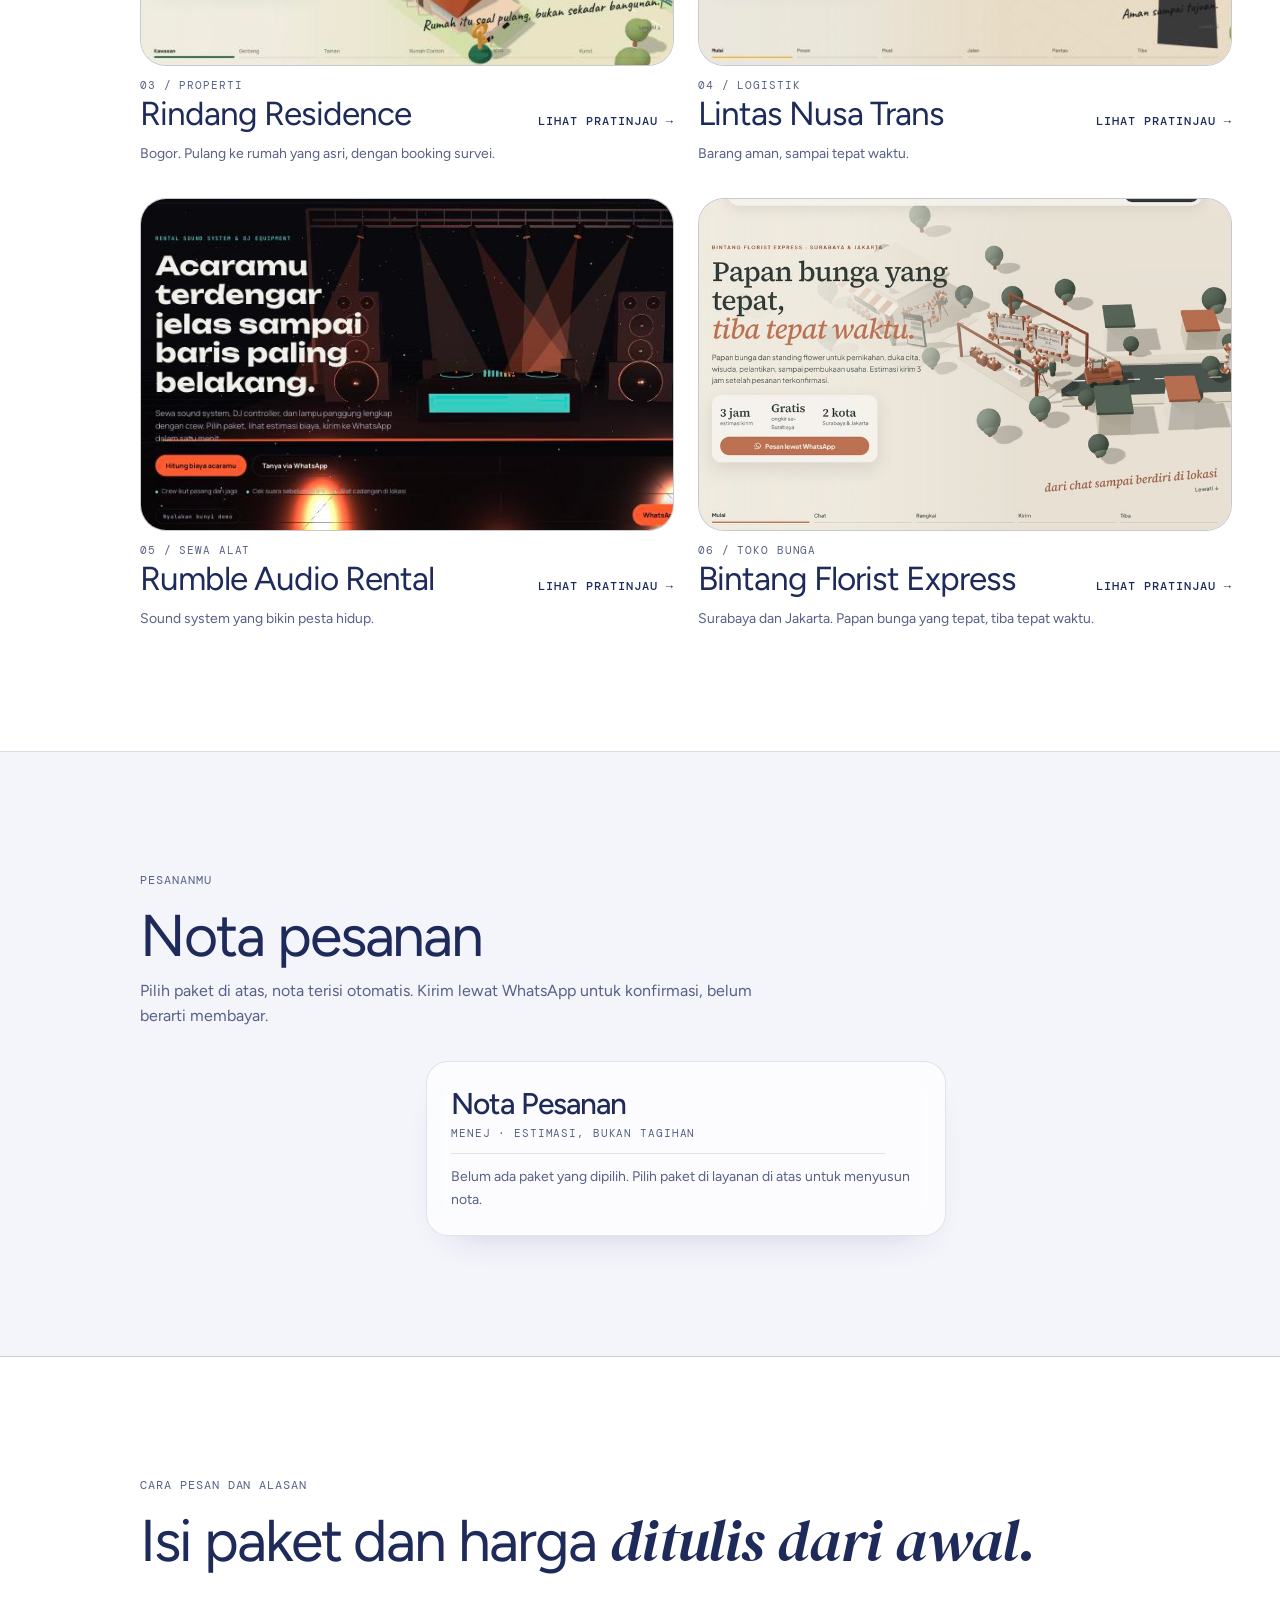
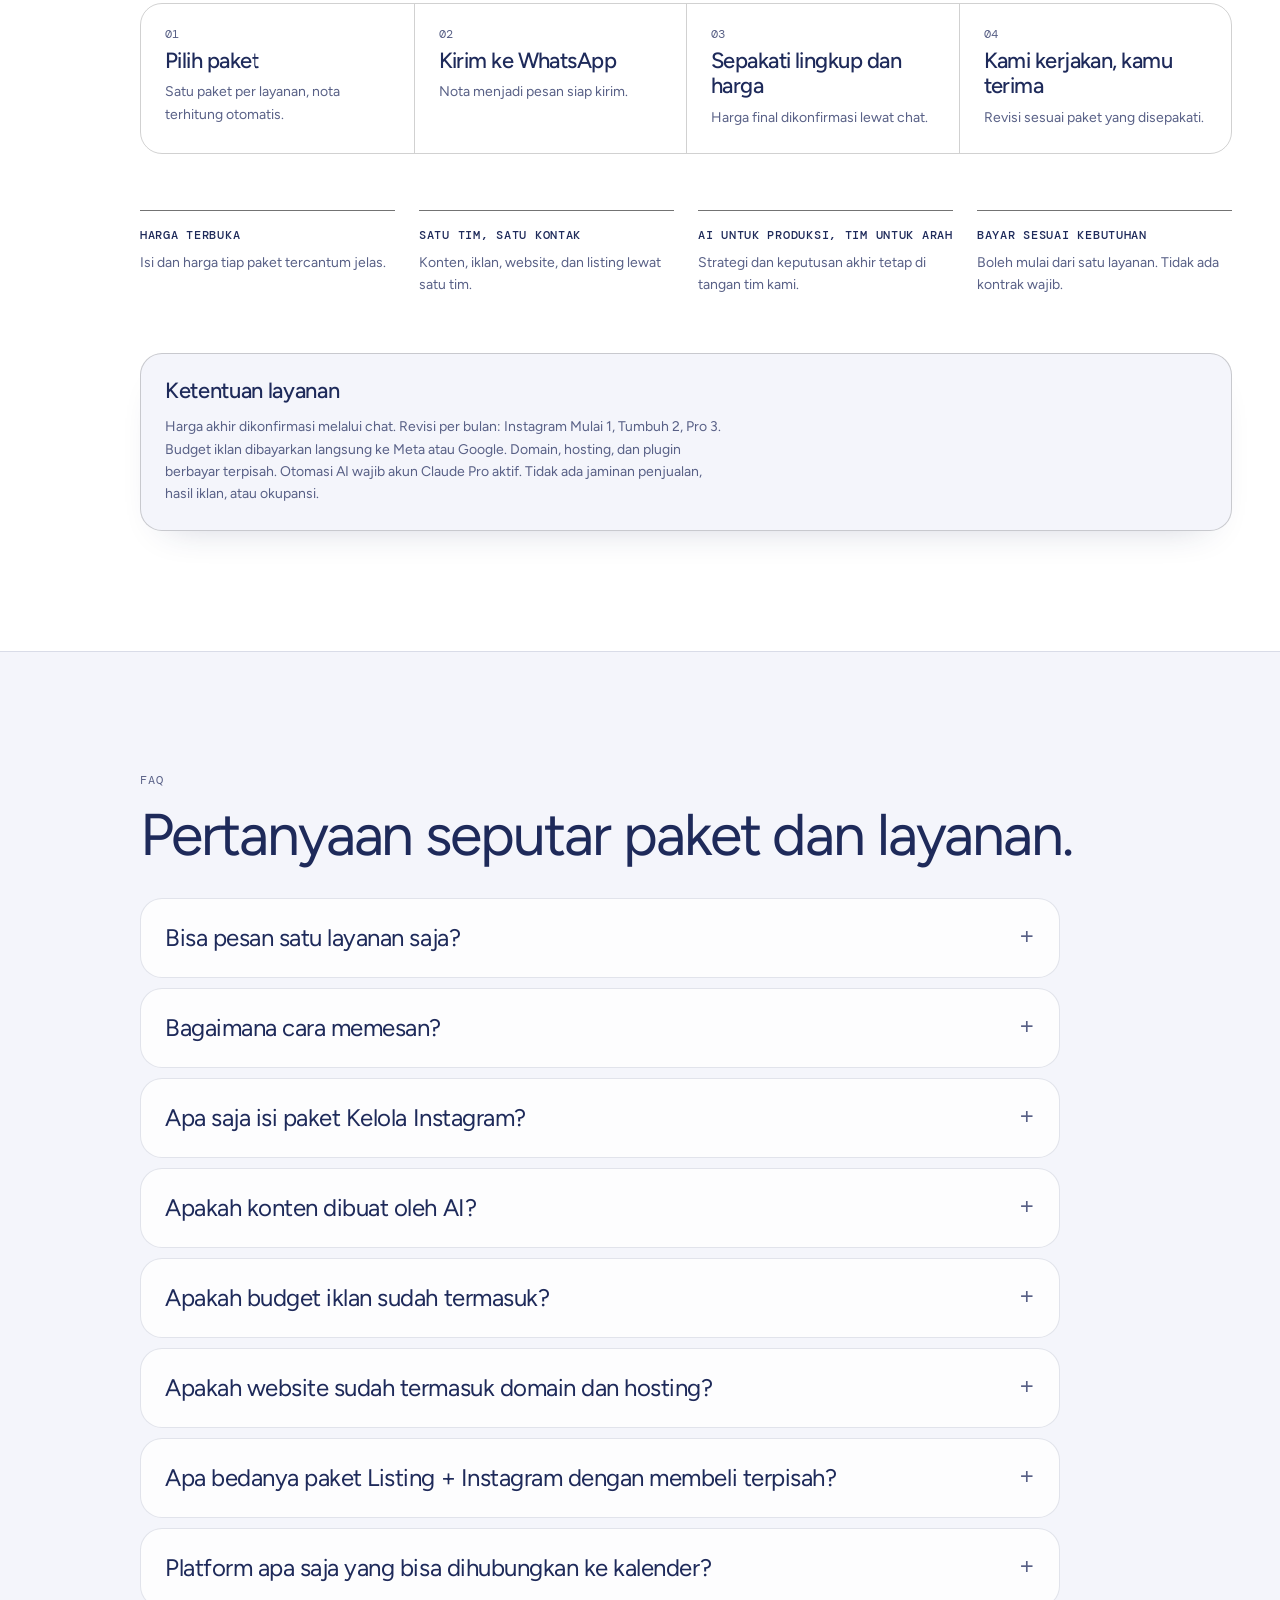
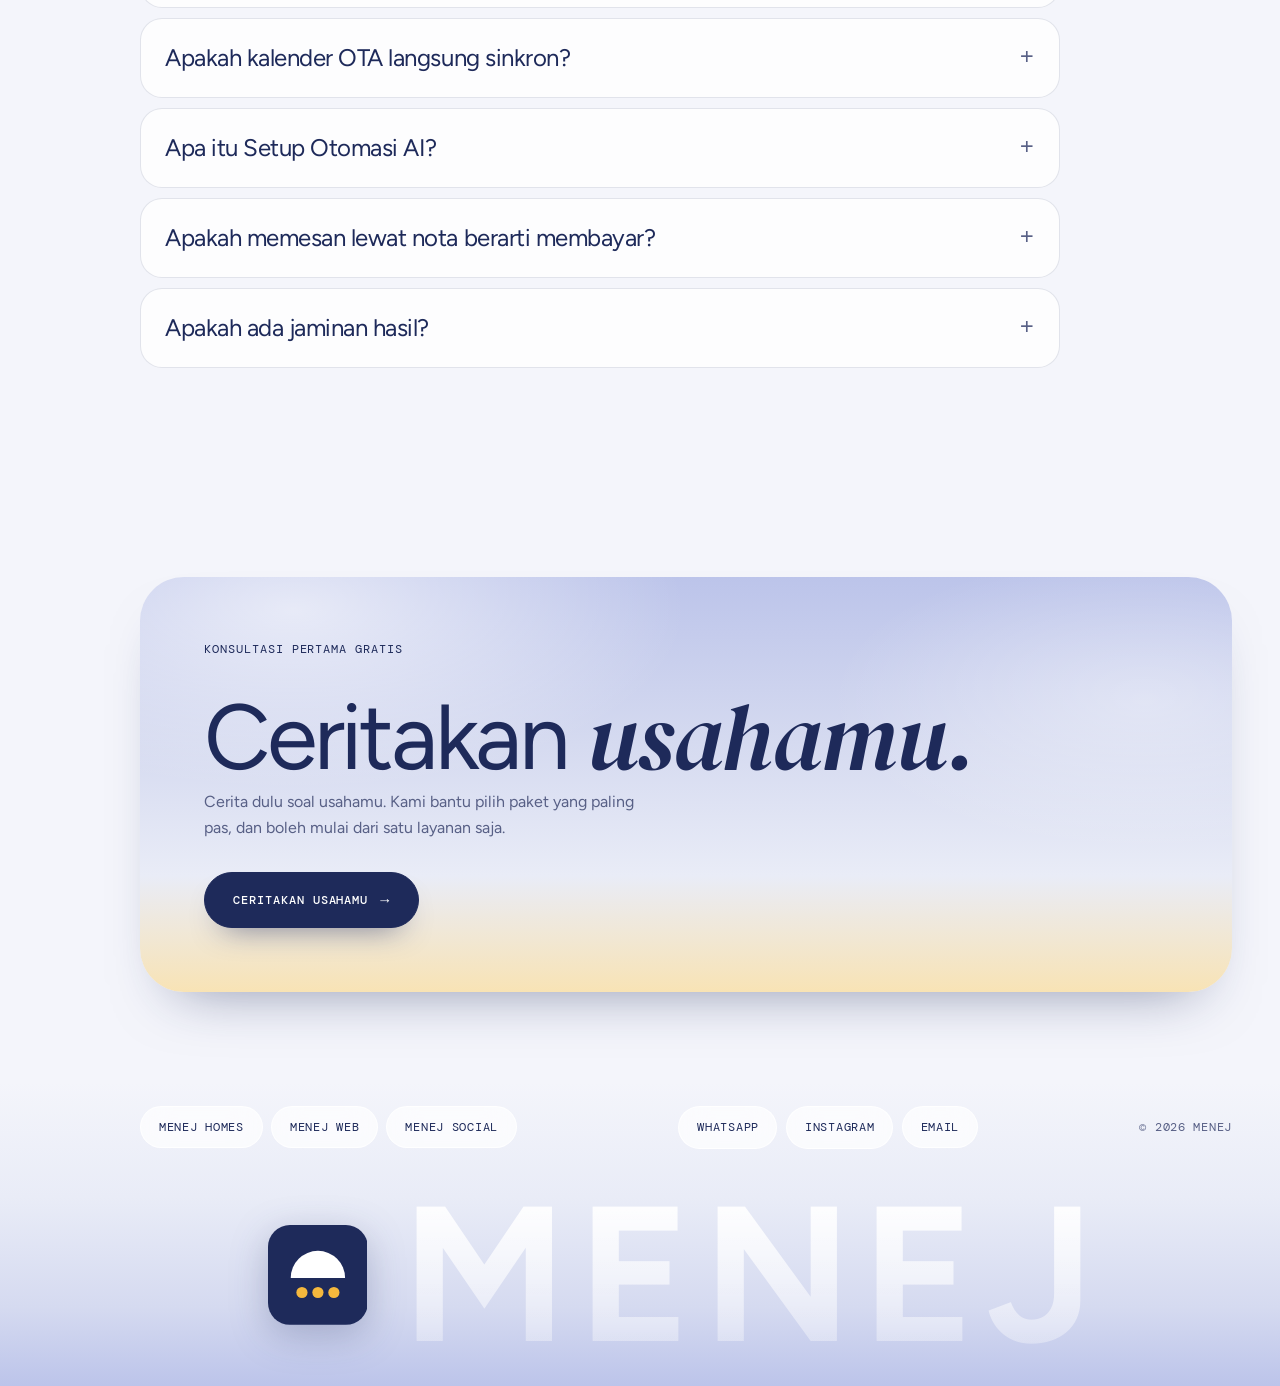
==== commit 55a4b23e: "Situs induk: kartu pilih layanan ke /homes, /web, /social dan link di footer Co-Authored-By: Claude " ====
--- a/index.html
+++ b/index.html
@@ -77,6 +77,21 @@
     <a href="#otomasi"><i>05</i><b>Otomasi AI</b><span>Alur konten AI</span></a>
   </div>
 
+  <section class="section brands" id="brand" aria-labelledby="h-brand">
+    <div class="wrap">
+      <div class="section__head">
+        <span class="eyebrow">Tiga layanan MENEJ</span>
+        <h2 id="h-brand">Pilih yang <em>kamu butuhkan.</em></h2>
+        <p>Masing-masing punya halaman sendiri, lengkap dengan harga dan form konsultasi.</p>
+      </div>
+      <div class="brands__grid">
+        <a class="bcard" href="/homes"><img src="assets/logo/homes.svg" alt="" width="56" height="56"><h3>Menej Homes</h3><p>Listing dan marketing untuk villa pribadi.</p><span class="bcard__p">Mulai dari 10% komisi</span><i class="bcard__go" aria-hidden="true">↗</i></a>
+        <a class="bcard" href="/web"><img src="assets/logo/web.svg" alt="" width="56" height="56"><h3>Menej Web</h3><p>Website dan landing page untuk brand, dikelola sampai diklik.</p><span class="bcard__p">Mulai dari Rp299rb</span><i class="bcard__go" aria-hidden="true">↗</i></a>
+        <a class="bcard" href="/social"><img src="assets/logo/social.svg" alt="" width="56" height="56"><h3>Menej Social</h3><p>Kelola Instagram, konten, dan iklan untuk UMKM.</p><span class="bcard__p">Mulai dari Rp349rb per bulan</span><i class="bcard__go" aria-hidden="true">↗</i></a>
+      </div>
+    </div>
+  </section>
+
   <section class="band" aria-labelledby="h-band">
     <div class="band__in">
       <h2 id="h-band">Isi dan harga ditulis <em>dari awal.</em></h2>
@@ -377,6 +392,7 @@
 
 <footer class="footer">
   <div class="wrap footer__in">
+    <nav aria-label="Brand"><a href="/homes">Menej Homes</a><a href="/web">Menej Web</a><a href="/social">Menej Social</a></nav>
     <nav aria-label="Kontak"><a href="https://wa.me/628567876751" target="_blank" rel="noopener">WhatsApp</a><a href="https://instagram.com/menej.site" target="_blank" rel="noopener">Instagram</a><a href="mailto:menejets@gmail.com">Email</a></nav>
     <p>© 2026 MENEJ</p>
   </div>
--- a/assets/site.css
+++ b/assets/site.css
@@ -298,3 +298,13 @@
   *, *::before, *::after { animation: none !important; transition: none !important; }
   html { scroll-behavior: auto; }
 }
+
+/* Tiga brand: kartu ke /homes, /web, /social */
+.brands__grid { display: grid; grid-template-columns: repeat(3, 1fr); gap: var(--s4); }
+.bcard { position: relative; display: flex; flex-direction: column; gap: var(--s3); padding: var(--s5); border: 1px solid var(--line); background: var(--surface); transition: border-color .25s var(--ease), transform .25s var(--ease); }
+.bcard:hover, .bcard:focus-visible { border-color: var(--line-strong); transform: translateY(-3px); }
+.bcard img { width: 56px; height: 56px; margin-bottom: var(--s3); }
+.bcard p { color: var(--muted); }
+.bcard__p { margin-top: auto; padding-top: var(--s4); font: 500 13px/1.4 var(--mono); letter-spacing: .02em; }
+.bcard__go { position: absolute; top: var(--s5); right: var(--s5); font-style: normal; font-size: 20px; }
+@media (max-width: 860px) { .brands__grid { grid-template-columns: 1fr; } }
